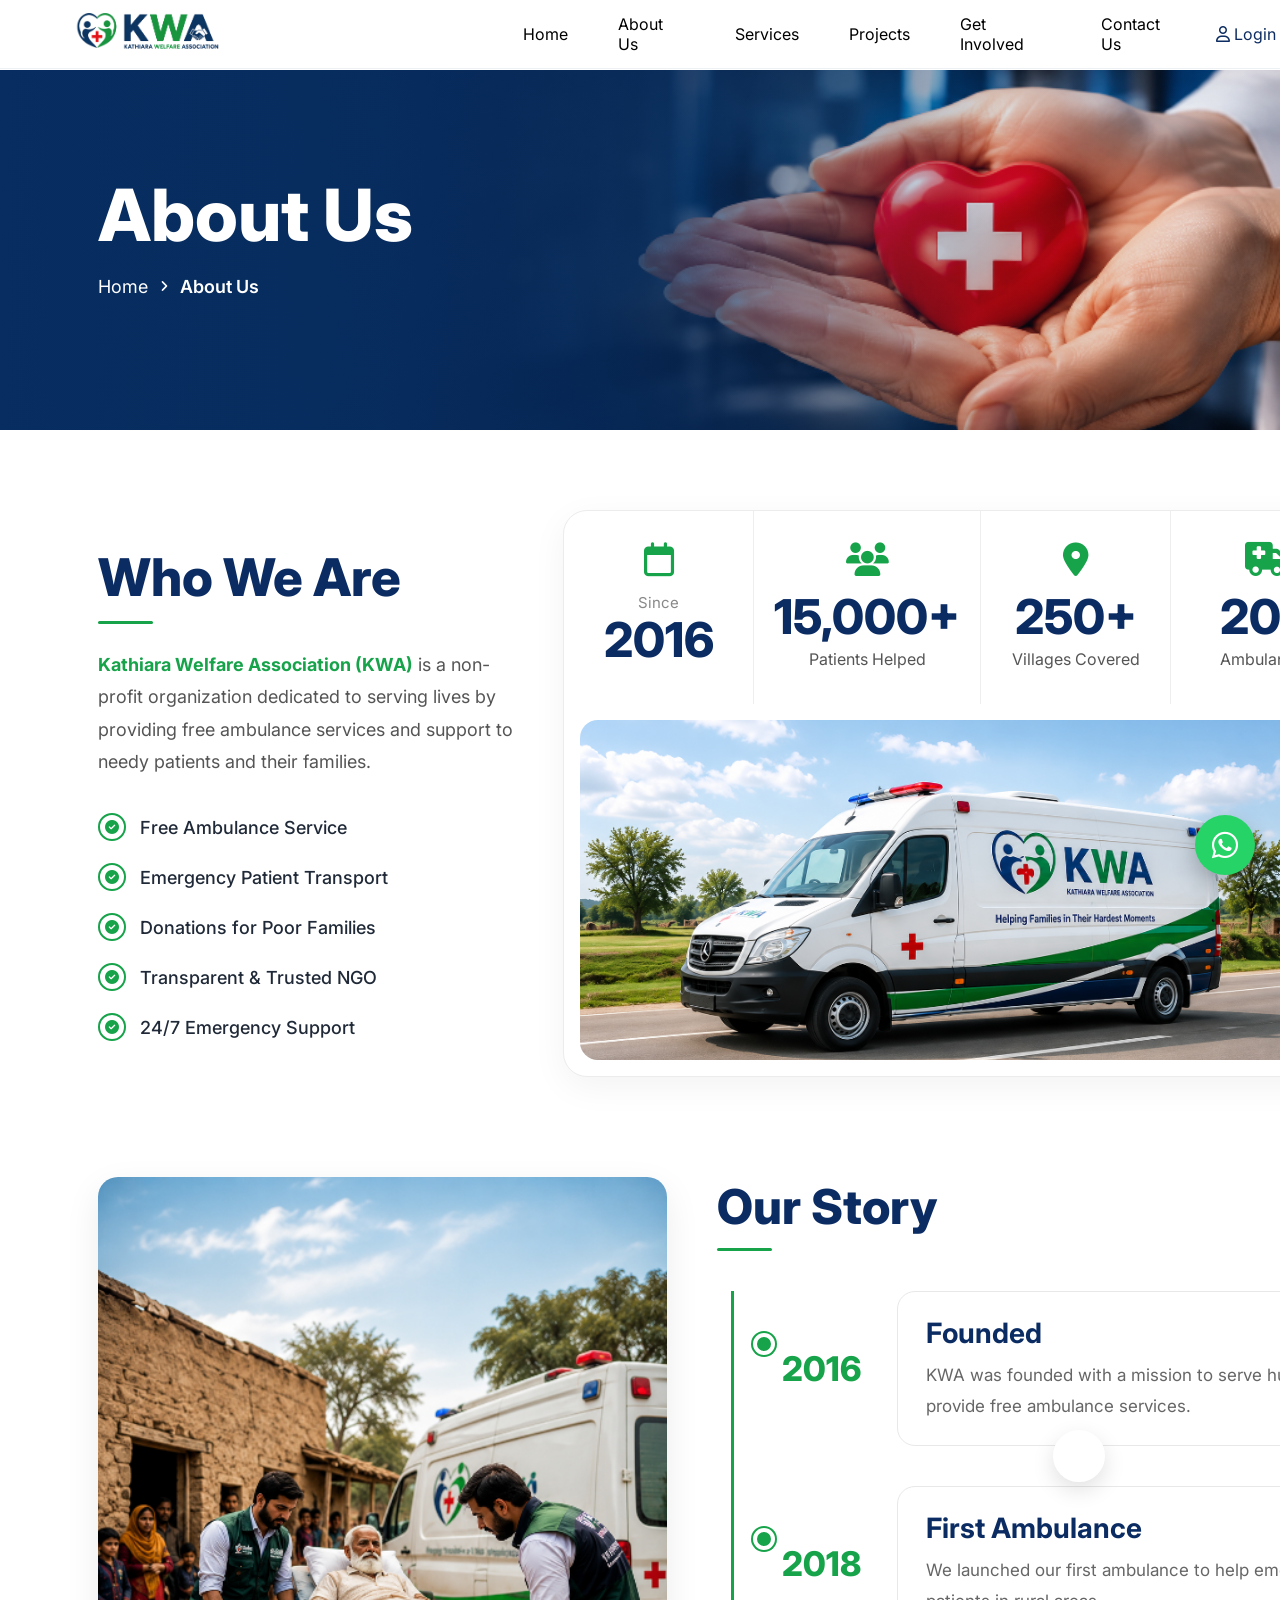
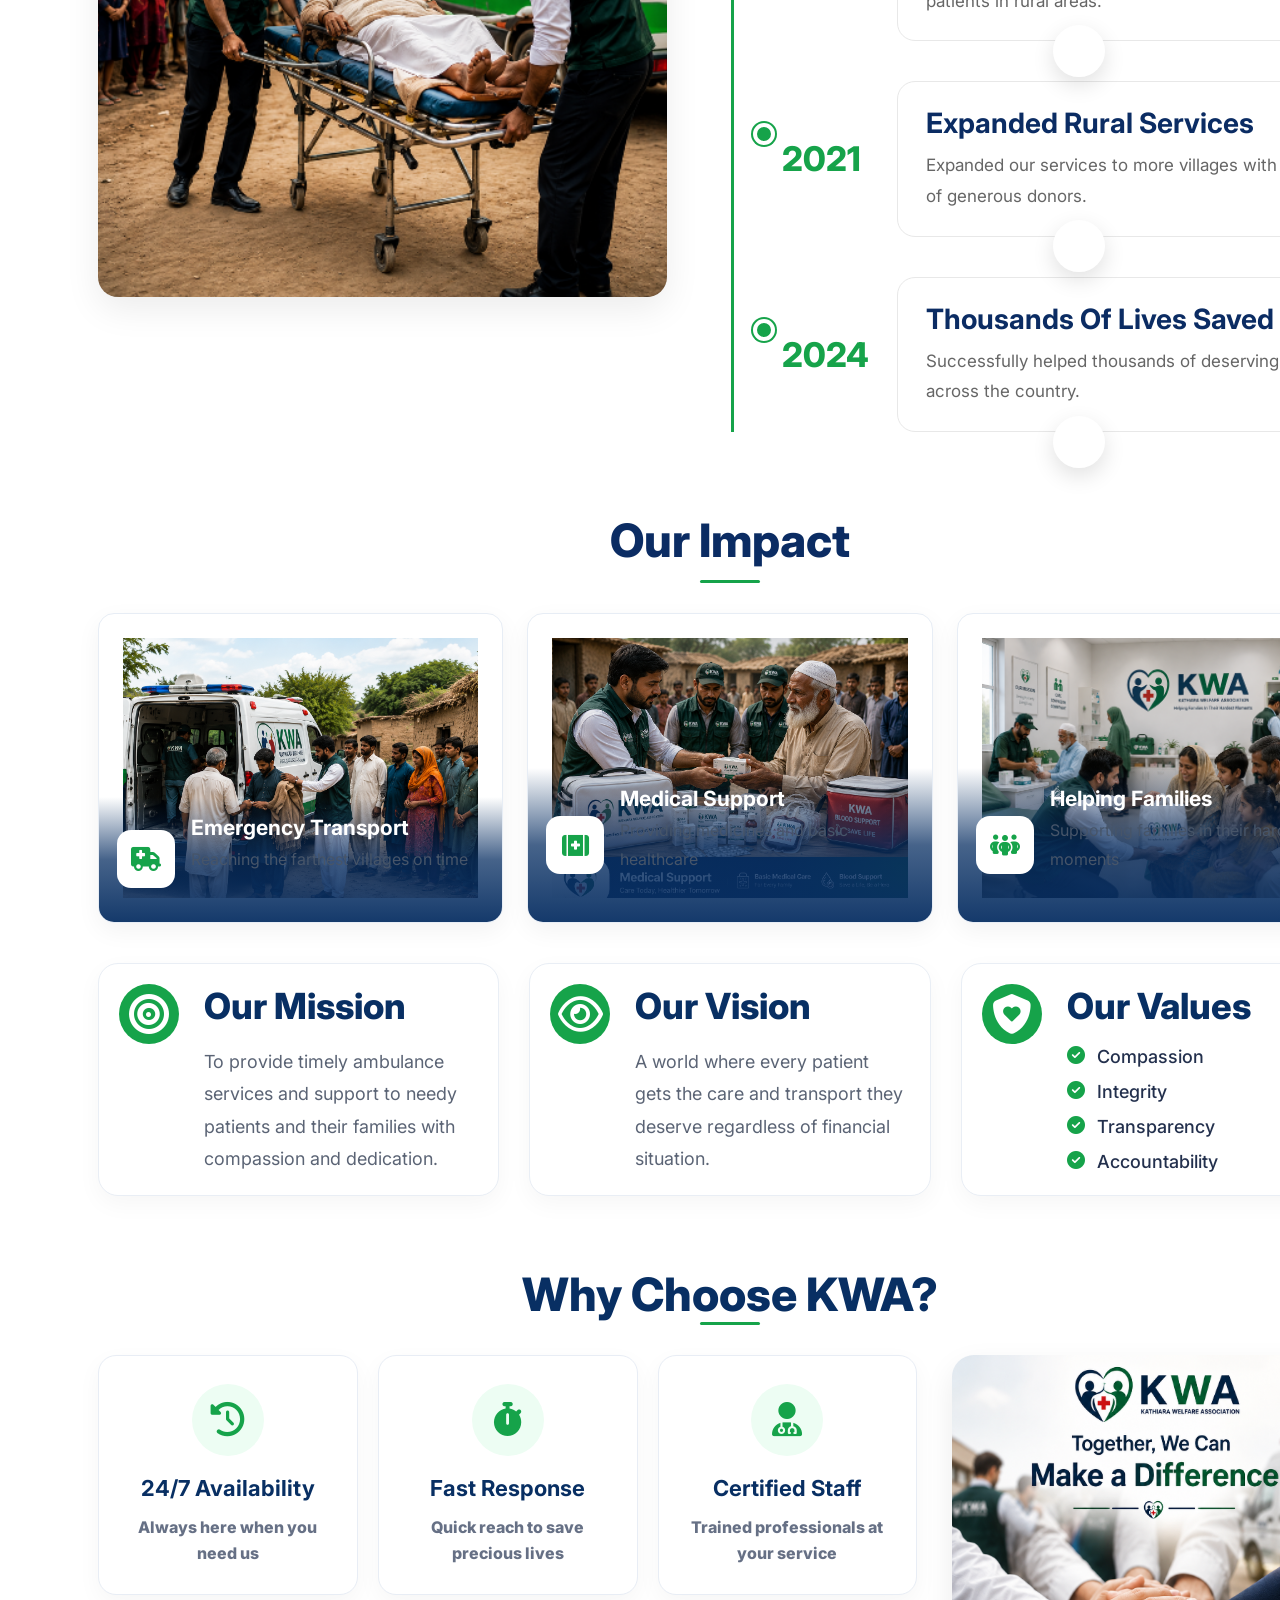
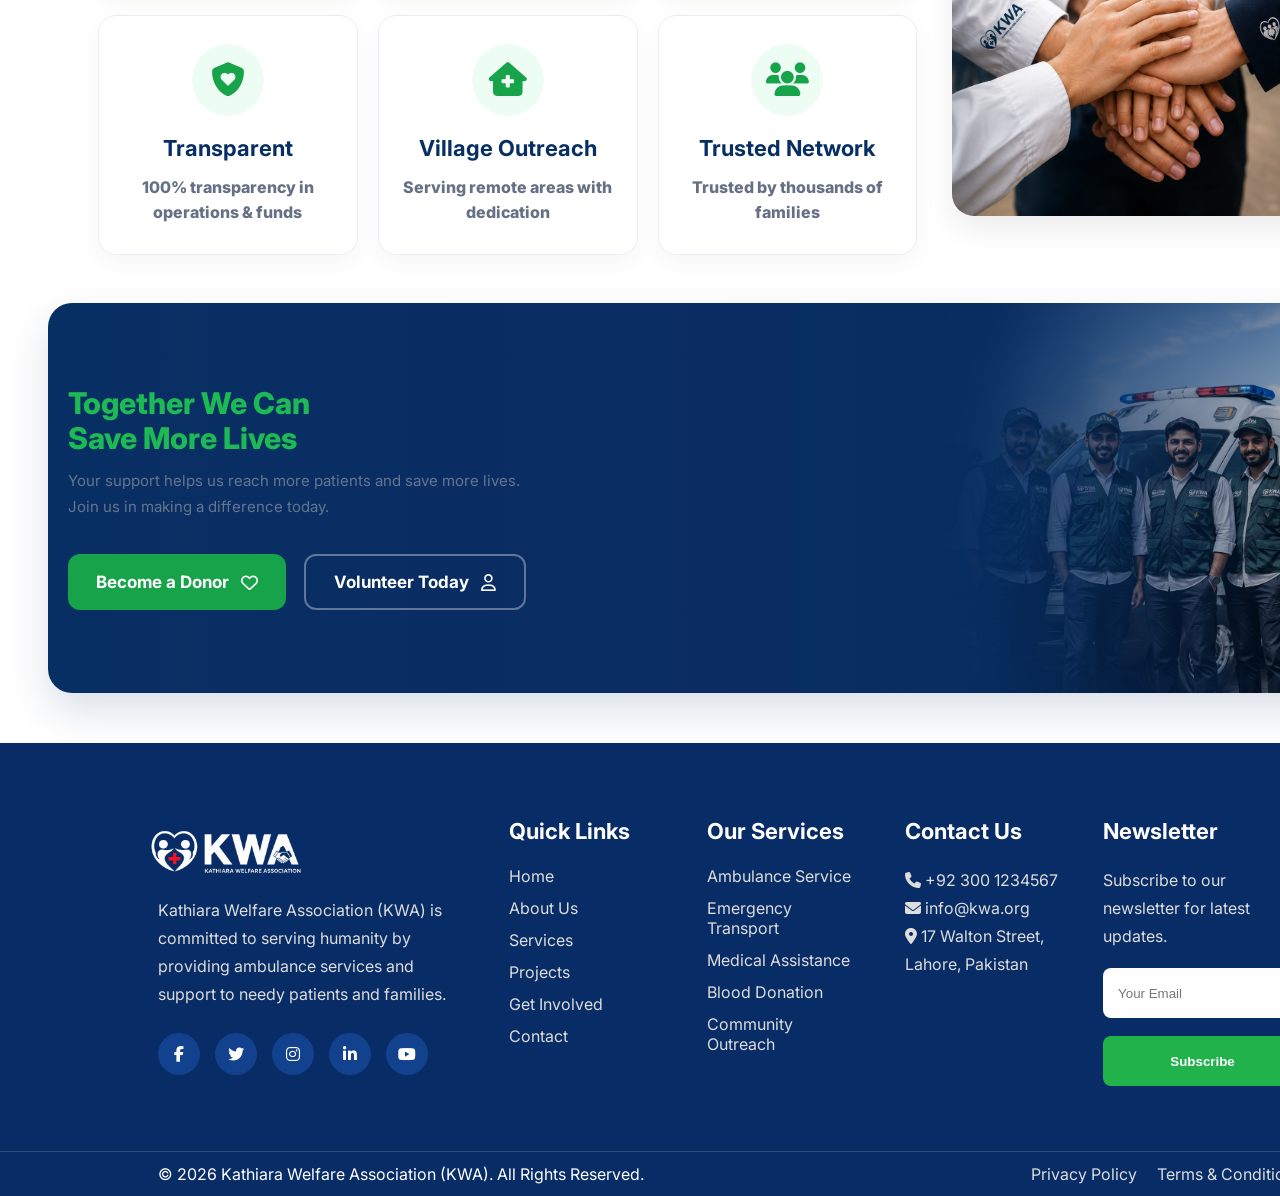
==== about.html @ 9a5d895d "Add files via upload" ====
<!DOCTYPE html>
<html lang="en">

<head>
    <meta charset="UTF-8">
    <meta name="viewport" content="width=device-width, initial-scale=1.0">
    <title>KWA Foundation</title>
    <link rel="preconnect" href="https://fonts.googleapis.com">
    <link rel="preconnect" href="https://fonts.gstatic.com" crossorigin>
    <link href="https://fonts.googleapis.com/css2?family=Inter:wght@400;500;600;700;800&display=swap" rel="stylesheet">
    <link rel="stylesheet" href="https://cdnjs.cloudflare.com/ajax/libs/font-awesome/6.7.2/css/all.min.css">
    <link rel="stylesheet" href="style.css">
</head>

<body>
    <!-- =========================
        HEADER
========================= -->
    <header class="header">
        <div class="container">
            <nav class="navbar">
                <!-- Logo -->
                <a href="#" class="logo">
                    <img src="images/nav_logo.png" alt="KWA Logo">
                </a>
                <!-- Menu -->

                <ul class="menu">
                    <li><a href="index.html">Home</a></li>
                    <li><a href="about.html">About Us</a></li>
                    <li><a href="services.html">Services</a></li>
                    <li><a href="project.html">Projects</a></li>
                    <li><a href="involved.html">Get Involved</a></li>
                    <li><a href="contact.html">Contact Us</a></li>
                </ul>
                <div id="loader">
                    <div class="loader-content">
                        <img src="images/logo.png" alt="KWA Logo">
                        <div class="spinner"></div>
                        <p>Loading...</p>
                    </div>
                </div>
                <!-- Right Side -->
                <div class="nav-right">
                    <a href="login.html" class="login-btn">
                        <i class="fa-regular fa-user"></i>
                        Login
                    </a>
                    <a href="donate.html" class="donate-btn">
                        Donate Now
                    </a>
               <button class="menu-toggle">
                        <span></span>
                        <span></span>
                        <span></span>
                    </button>
                </div>
            </nav>
        </div>
    </header>
    <div class="menu-overlay"></div>
    <!-- ==========================
ABOUT HERO
========================== -->
    <section class="about-hero">
        <!-- Background Image -->
        <img src="images/about_banner.jpeg" alt="About Banner" class="about-bg">
        <div class="container">
            <div class="about-hero-content">
                <div class="about-text">
                    <h1>About Us</h1>
                    <div class="breadcrumb">
                        <a href="index.html">Home</a>
                        <i class="fa-solid fa-angle-right"></i>
                        <span>About Us</span>
                    </div>
                </div>
            </div>
        </div>
    </section>
    <!--==========================
WHO WE ARE
===========================-->
    <section class="about-intro">
        <div class="container">
            <div class="about-grid">
                <!-- LEFT -->
                <div class="about-left">
                    <h2>Who We Are</h2>
                    <div class="green-line"></div>
                    <p>
                        <span>Kathiara Welfare Association (KWA)</span> is a non-profit organization dedicated to
                        serving lives by providing free ambulance services and support to needy patients and their
                        families.
                    </p>
                    <ul class="about-list">
                        <li><i class="fa-solid fa-circle-check"></i>Free Ambulance Service</li>
                        <li><i class="fa-solid fa-circle-check"></i>Emergency Patient Transport</li>
                        <li><i class="fa-solid fa-circle-check"></i>Donations for Poor Families</li>
                        <li><i class="fa-solid fa-circle-check"></i>Transparent & Trusted NGO</li>
                        <li><i class="fa-solid fa-circle-check"></i>24/7 Emergency Support</li>
                    </ul>
                </div>
                <!-- RIGHT -->
                <div class="about-right">
                    <div class="about-card">
                        <!-- TOP STATS -->
                        <div class="about-stats">
                            <div class="single-stat">
                                <i class="fa-regular fa-calendar"></i>
                                <span>Since</span>
                                <h3>2016</h3>
                            </div>
                            <div class="single-stat">
                                <i class="fa-solid fa-users"></i>
                                <h3>15,000+</h3>
                                <p>Patients Helped</p>
                            </div>
                            <div class="single-stat">
                                <i class="fa-solid fa-location-dot"></i>
                                <h3>250+</h3>
                                <p>Villages Covered</p>
                            </div>
                            <div class="single-stat">
                                <i class="fa-solid fa-truck-medical"></i>
                                <h3>20+</h3>
                                <p>Ambulances</p>
                            </div>
                        </div>
                        <!-- IMAGE -->
                        <div class="about-image">
                            <img src="images/about_ambulance.jpeg" alt="KWA Ambulance">
                        </div>
                    </div>
                </div>
            </div>
        </div>
    </section>
    <!--==================================
OUR STORY
===================================-->
    <section class="our-story">
        <div class="container">
            <div class="story-grid">
                <!-- LEFT IMAGE -->
                <div class="story-image">
                    <img src="images/story.jpeg" alt="Our Story">
                </div>
                <!-- RIGHT -->
                <div class="story-content">
                    <h2>Our Story</h2>
                    <div class="green-line"></div>
                    <div class="timeline">
                        <!-- ITEM -->
                        <div class="timeline-item">
                            <div class="year">
                                2016
                            </div>
                            <div class="timeline-card">
                                <div class="timeline-text">
                                    <h4>Founded</h4>
                                    <p>
                                        KWA was founded with a mission to serve humanity and provide free ambulance
                                        services.
                                    </p>
                                </div>
                                <div class="timeline-icon">
                                    <i class="fa-solid fa-handshake"></i>
                                </div>
                            </div>
                        </div>
                        <!-- ITEM -->
                        <div class="timeline-item">
                            <div class="year">
                                2018
                            </div>
                            <div class="timeline-card">
                                <div class="timeline-text">
                                    <h4>First Ambulance</h4>
                                    <p>
                                        We launched our first ambulance to help emergency patients in rural areas.
                                    </p>
                                </div>
                                <div class="timeline-icon">
                                    <i class="fa-solid fa-truck-medical"></i>
                                </div>
                            </div>
                        </div>
                        <!-- ITEM -->
                        <div class="timeline-item">
                            <div class="year">
                                2021
                            </div>
                            <div class="timeline-card">
                                <div class="timeline-text">
                                    <h4>Expanded Rural Services</h4>
                                    <p>
                                        Expanded our services to more villages with the support of generous donors.
                                    </p>
                                </div>
                                <div class="timeline-icon">
                                    <i class="fa-solid fa-users"></i>
                                </div>
                            </div>
                        </div>
                        <!-- ITEM -->
                        <div class="timeline-item">
                            <div class="year">
                                2024
                            </div>
                            <div class="timeline-card">
                                <div class="timeline-text">
                                    <h4>Thousands Of Lives Saved</h4>
                                    <p>
                                        Successfully helped thousands of deserving patients across the country.
                                    </p>
                                </div>
                                <div class="timeline-icon">
                                    <i class="fa-regular fa-heart"></i>
                                </div>
                            </div>
                        </div>
                    </div>
                </div>
            </div>
        </div>
    </section>
    <!--==================================
OUR IMPACT
===================================-->
<section class="impact">
    <div class="container">
        <!-- Section Title -->
        <div class="impact-title">
            <h2>Our Impact</h2>
            <div class="green-line"></div>
        </div>
        <!-- Impact Cards -->
        <div class="impact-grid">
            <!-- Card 1 -->
            <div class="impact-card">
                <img src="images/transport.jpeg" alt="Emergency Transport">
                <div class="impact-overlay">
                    <div class="impact-icon">
                        <i class="fa-solid fa-truck-medical"></i>
                    </div>
                    <div class="impact-text">
                        <h4>Emergency Transport</h4>
                        <p>Reaching the farthest villages on time</p>
                    </div>
                </div>
            </div>
            <!-- Card 2 -->
            <div class="impact-card">
                <img src="images/medical.jpeg" alt="Medical Support">
                <div class="impact-overlay">
                    <div class="impact-icon">
                        <i class="fa-solid fa-kit-medical"></i>
                    </div>
                    <div class="impact-text">
                        <h4>Medical Support</h4>
                        <p>Providing medicines and basic healthcare</p>
                    </div>
                </div>
            </div>
            <!-- Card 3 -->
            <div class="impact-card">
                <img src="images/families help.jpeg" alt="Helping Families">
                <div class="impact-overlay">
                    <div class="impact-icon">
                        <i class="fa-solid fa-people-group"></i>
                    </div>
                    <div class="impact-text">
                        <h4>Helping Families</h4>
                        <p>Supporting families in their hardest moments</p>
                    </div>
                </div>
            </div>
        </div>
    </div>
</section>
<!--==================================
MISSION • VISION • VALUES
===================================-->
<section class="mission-section">
    <div class="container">
        <div class="mission-grid">
            <!-- Mission -->
            <div class="mission-card">
                <div class="mission-icon">
                    <i class="fa-solid fa-bullseye"></i>
                </div>
                <div class="mission-content">
                    <h3>Our Mission</h3>
                    <p>
                        To provide timely ambulance services and support to needy
                        patients and their families with compassion and dedication.
                    </p>
                </div>
            </div>
            <!-- Vision -->
            <div class="mission-card">
                <div class="mission-icon">
                    <i class="fa-regular fa-eye"></i>
                </div>
                <div class="mission-content">
                    <h3>Our Vision</h3>
                    <p>
                        A world where every patient gets the care and transport
                        they deserve regardless of financial situation.
                    </p>
                </div>
            </div>
            <!-- Values -->
            <div class="mission-card">
                <div class="mission-icon">
                    <i class="fa-solid fa-shield-heart"></i>
                </div>
                <div class="mission-content">
                    <h3>Our Values</h3>
                    <ul class="values-list">
                        <li>
                            <i class="fa-solid fa-circle-check"></i>
                            Compassion
                        </li>
                        <li>
                            <i class="fa-solid fa-circle-check"></i>
                            Integrity
                        </li>
                        <li>
                            <i class="fa-solid fa-circle-check"></i>
                            Transparency
                        </li>
                        <li>
                            <i class="fa-solid fa-circle-check"></i>
                            Accountability
                        </li>
                    </ul>
                </div>
            </div>
        </div>
    </div>
</section>
<!--==================================
WHY CHOOSE KWA
===================================-->
<section class="choose-kwa">
    <div class="container">
        <h2 class="section-heading">
            Why Choose KWA?
        <div class="impact-title">
        <div class="green-line"></div>
        </div>
                <div class="choose-wrapper">
            <!-- Left -->
            <div class="choose-grid">
                <div class="choose-card">
                    <div class="choose-icon">
                        <i class="fa-solid fa-clock-rotate-left"></i>
                    </div>
                    <h4>24/7 Availability</h4>
                    <p>
                        Always here when
                        you need us
                    </p>
                </div>
                <div class="choose-card">
                    <div class="choose-icon">
                        <i class="fa-solid fa-stopwatch"></i>
                    </div>
                    <h4>Fast Response</h4>
                    <p>
                        Quick reach to save
                        precious lives
                    </p>
                </div>
                <div class="choose-card">
                    <div class="choose-icon">
                        <i class="fa-solid fa-user-doctor"></i>
                    </div>
                    <h4>Certified Staff</h4>
                    <p>
                        Trained professionals
                        at your service
                    </p>
                </div>
                <div class="choose-card">
                    <div class="choose-icon">
                        <i class="fa-solid fa-shield-heart"></i>
                    </div>
                    <h4>Transparent</h4>
                    <p>
                        100% transparency in
                        operations & funds
                    </p>
                </div>
                <div class="choose-card">
                    <div class="choose-icon">
                        <i class="fa-solid fa-house-medical"></i>
                    </div>
                    <h4>Village Outreach</h4>
                    <p>
                        Serving remote areas
                        with dedication
                    </p>
                </div>
                <div class="choose-card">
                    <div class="choose-icon">
                        <i class="fa-solid fa-users"></i>
                    </div>
                    <h4>Trusted Network</h4>
                    <p>
                        Trusted by thousands
                        of families
                    </p>
                </div>
            </div>
            <!-- Right Image -->
            <div class="choose-image">
                <img src="images/why choose.jpeg" alt="Ambulance">
            </div>
        </div>
    </div>
</section>
<!--==================================
CTA BANNER
===================================-->

<section class="cta-banner">

    <div class="container">

        <div class="cta-wrapper">

            <!-- Left Content -->

            <div class="cta-content">

                <h2>
                    Together We Can
                    <span>Save More Lives</span>
                </h2>

                <p>
                    Your support helps us reach more patients and save more lives.
                    Join us in making a difference today.
                </p>

                <div class="cta-buttons">

                    <a href="involved.html" class="donor-btn">
                        Become a Donor
                        <i class="fa-regular fa-heart"></i>
                    </a>

                    <a href="involved.html" class="volunteer-btn">
                        Volunteer Today
                        <i class="fa-regular fa-user"></i>
                    </a>
                </div>
            </div>
            <!-- Right Image -->
            <div class="cta-image">
                <img src="images/cta_team.jpeg"
                     alt="KWA Volunteers">
            </div>
        </div>
    </div>
</section>

    <!-- ===========================
            FOOTER
=========================== -->
    <footer class="footer">
        <div class="container">
            <div class="footer-grid">
                <!-- Logo -->
                <div class="footer-box">
                    <img src="images/nav1_logo.png" class="footer-logo" alt="KWA Logo">
                    <p>
                        Kathiara Welfare Association (KWA) is committed to serving
                        humanity by providing ambulance services and support to
                        needy patients and families.
                    </p>
                    <div class="social-icons">
                        <a href="#"><i class="fab fa-facebook-f"></i></a>
                        <a href="#"><i class="fab fa-twitter"></i></a>
                        <a href="#"><i class="fab fa-instagram"></i></a>
                        <a href="#"><i class="fab fa-linkedin-in"></i></a>
                        <a href="#"><i class="fab fa-youtube"></i></a>
                    </div>
                </div>
                <!-- Quick Links -->
                <div class="footer-box">
                    <h3>Quick Links</h3>

                <ul>
                    <li><a href="index.html">Home</a></li>
                    <li><a href="about.html">About Us</a></li>
                    <li><a href="services.html">Services</a></li>
                    <li><a href="project.html">Projects</a></li>
                    <li><a href="involved.html">Get Involved</a></li>
                    <li><a href="contact.html">Contact</a></li>
                </ul>
                </div>
                <!-- Services -->
                <div class="footer-box">
                    <h3>Our Services</h3>
                    <ul>
                        <li><a href="services.html">Ambulance Service</a></li>
                        <li><a href="contact.html">Emergency Transport</a></li>
                        <li><a href="services.html">Medical Assistance</a></li>
                        <li><a href="contact.html">Blood Donation</a></li>
                        <li><a href="involved.html">Community Outreach</a></li>
                    </ul>
                </div>
                <!-- Contact -->
                <div class="footer-box">
                    <h3>Contact Us</h3>
                    <p>
                        <i class="fas fa-phone"></i>
                        +92 300 1234567
                    </p>
                    <p>
                        <i class="fas fa-envelope"></i>
                        info@kwa.org
                    </p>
                    <p>
                        <i class="fas fa-map-marker-alt"></i>
                        17 Walton Street,<br>
                        Lahore, Pakistan
                    </p>
                </div>
                <!-- Newsletter -->
                <div class="footer-box">
                    <h3>Newsletter</h3>
                    <p>
                        Subscribe to our newsletter
                        for latest updates.
                    </p>
                    <form>
                        <input type="email" placeholder="Your Email">

                        <button type="submit">
                            Subscribe
                        </button>
                    </form>
                </div>
            </div>
        </div>
        <div class="footer-bottom">
            <div class="container bottom-flex">
                <p>
                    © 2026 Kathiara Welfare Association (KWA).
                    All Rights Reserved.
                </p>
                <div class="footer-links">
                    <a href="#">Privacy Policy</a>
                    <a href="#">Terms & Conditions</a>
                </div>
            </div>
        </div>
    </footer>
    <!-- Floating WhatsApp -->
    <a href="#" class="whatsapp">
        <i class="fab fa-whatsapp"></i>
    </a>
    <script src="script.js"></script>
</body>

</html>
---- style.css ----
/*=============================
GOOGLE FONT
=============================*/
@import url('https://fonts.googleapis.com/css2?family=Inter:wght@400;500;600;700;800;900&display=swap');

/*=============================
RESET
=============================*/

* {
    margin: 0;
    padding: 0;
    box-sizing: border-box;
}

html {
    scroll-behavior: smooth;
}

body {
    font-family: 'Inter', sans-serif;
    background: #ffffff;
    color: #111827;
    overflow-x: hidden;
}

a {
    text-decoration: none;
}

ul {
    list-style: none;
}

img {
    display: block;
    max-width: 100%;
}

/*=============================
CONTAINER
=============================*/

.container {
    width: 100%;
    max-width: 1380px;
    margin: -10px 90px;
    padding: 0 8px;
}

/* Loader */

#loader {
    position: fixed;
    inset: 0;
    background: #fff;
    display: flex;
    justify-content: center;
    align-items: center;
    z-index: 9999;
    transition: .5s;
}

.loader-content {
    text-align: center;
}

.loader-content img {
    width: 90px;
    margin-bottom: 20px;
}

.spinner {
    width: 45px;
    height: 45px;
    margin: auto;
    border: 4px solid #ddd;
    border-top: 4px solid var(--green);
    border-radius: 50%;
    animation: spin 1s linear infinite;
}

@keyframes spin {
    100% {
        transform: rotate(360deg);
    }
}

/*=============================
HEADER
=============================*/

.header {
    position: fixed;
    top: 0;
    left: 0;
    width: 100%;
    background: #fff;
    z-index: 9999;
    border-bottom: 1px solid #edf1f4;
    transition: all .3s ease;
}

.navbar {
    height: 88px;
    display: grid;
    grid-template-columns: 220px 1fr auto;
    align-items: center;
    column-gap: 35px;
}

/*=============================
LOGO
=============================*/

.logo img {
    width: 170px;
    margin-left: -30px;
}

/*=============================
MENU
=============================*/
/*==================================
NAVBAR LINKS PREMIUM EFFECT
==================================*/
.menu{

    display:flex;

    align-items:center;

    gap:50px;
    margin-left: 170px;
    list-style:none;

}
.menu a{

    position:relative;

    color:#000000;

    text-decoration:none;

    transition:.3s ease;

}

.menu a::after{

    content:"";

    position:absolute;

    left:50%;

    bottom:-8px;

    transform:translateX(-50%);

    width:0;

    height:3px;

    border-radius:50px;

    background:#1DB954;

    box-shadow:0 0 10px rgba(29,185,84,.55);

    transition:.35s ease;

}

.menu a:hover{

    color:#1DB954;

}

.menu a:hover::after{

    width:100%;

}

/*=============================
RIGHT
=============================*/

.nav-right {

    display: flex;
    align-items: center;
    gap: 30px;
    margin-right: -90px;
}
/*==================================
LOGIN BUTTON PREMIUM UNDERLINE
==================================*/

.login-btn{

    position:relative;

    color:#0D2C61;

    text-decoration:none;

    transition:.3s ease;

}

.login-btn::after{

    content:"";

    position:absolute;

    left:50%;

    bottom:-8px;

    transform:translateX(-50%);

    width:0;

    height:3px;

    background:#1DB954;

    border-radius:50px;

    box-shadow:0 0 10px rgba(29,185,84,.5);

    transition:.35s ease;

}

.login-btn:hover{

    color:#1DB954;

}

.login-btn:hover::after{

    width:100%;

}

/*=============================
DONATE
=============================*/

.donate-btn {

    display: flex;
    align-items: center;
    gap: 10px;

    padding: 14px 28px;

    border-radius: 50px;

    background: #16A34A;

    color: #fff;

    font-size: 15px;
    font-weight: 700;

    transition: .35s;

}

.donate-btn:hover {

    transform: translateY(-2px);

}

/*=================================
HERO
=================================*/

.hero {
    position: relative;
    min-height: 700px;
    display: flex;
    align-items: center;
    overflow: hidden;
    background: #fff;
}

/* Background Image */

.hero-bg {
    position: absolute;
    inset: 0;
    z-index: 1;
}

.hero-bg img {
    width: 100%;
    height: 100%;
    object-fit: cover;
    object-position: 78% center;
}

/* White Fade */

.hero::before {
    width: 60%;
    background: linear-gradient(to right,
            #fff 0%,
            #fff 55%,
            rgba(255, 255, 255, .90) 68%,
            rgba(255, 255, 255, .55) 82%,
            rgba(255, 255, 255, 0) 100%);
}

.hero-container {
    position: relative;
    z-index: 3;
    min-height: 760px;
    display: flex;
    align-items: center;
}

.hero-content {
    width: 570px;
    margin-left: -35px;
}

.hero-tag {
    display: inline-block;
    background: #082f63;
    color: #fff;
    padding: 11px 22px;
    border-radius: 30px;
    font-size: 13px;
    font-weight: 700;
    margin-bottom: 28px;
}

.hero-content h1 {
    font-size: 64px;
    line-height: 1.02;
    font-weight: 800;
    letter-spacing: -2px;
}

.hero-content h1 span {
    display: block;
    color: #17a44c;
}

.hero-content p {
    width: 440px;
    font-size: 18px;
    line-height: 1.8;
}

/*=========================
Hero Buttons
=========================*/

.hero-buttons {
    display: flex;
    align-items: center;
    gap: 18px;
    margin-top: 35px;
    margin-bottom: 28px;
}

/* Donate Button */

.primary-btn {
    display: inline-flex;
    align-items: center;
    justify-content: center;

    width: 165px;
    height: 56px;

    background: #082f63;
    color: #fff;

    border-radius: 10px;

    font-size: 16px;
    font-weight: 600;

    transition: .3s;
}

.primary-btn:hover {
    background: #0b3d80;
}

/* Request Ambulance */

.secondary-btn {
    display: inline-flex;
    align-items: center;
    justify-content: center;
    gap: 10px;

    width: 215px;
    height: 56px;

    background: #fff;
    color: #16A34A;

    border: 2px solid #D9EFE2;
    border-radius: 10px;

    font-size: 16px;
    font-weight: 600;

    transition: .3s;
}

.secondary-btn i {
    font-size: 18px;
    color: #16A34A;
}

.secondary-btn:hover {
    background: #F7FCF9;
    border-color: #16A34A;
}

.watch-story i {
    color: #E53935;
}

.watch-story a {
    color: #082f63;
}

/*==========================================
STATS SECTION
==========================================*/

.stats {
    margin-top: -42px;
    position: relative;
    z-index: 20;
    margin-bottom: 70px;
}

.stats-wrapper {
    display: grid;
    grid-template-columns: repeat(4, 1fr);
    align-items: center;
    background: #082f63;
    border-radius: 14px;
    padding: 26px 18px;
    column-gap: 20px;
}

.stat-box {
    display: flex;
    align-items: center;
    gap: 16px;
    width: 100%;
}

.divider {
    display: none;
}

.stat-icon {

    width: 56px;

    height: 56px;

    border-radius: 50%;

    background: rgba(255, 255, 255, .08);

    display: flex;

    align-items: center;

    justify-content: center;

    color: #fff;

    font-size: 24px;

}

.stat-content h3 {

    color: #fff;

    font-size: 34px;

    font-weight: 800;

    margin-bottom: 5px;

}

.stat-content p {

    color: #d8e3ff;

    font-size: 15px;

    font-weight: 500;

}



/*==========================================
WHY CHOOSE
==========================================*/

.why {

    padding: 30px 0 80px;

    background: #fff;

}

.section-title {

    text-align: center;

    margin-bottom: 55px;

}

.section-title h2 {

    font-size: 46px;

    color: #0b2c63;

    font-weight: 800;

    margin-bottom: 18px;

}

.title-line {

    display: flex;

    justify-content: center;

    align-items: center;

    gap: 12px;

}

.title-line span {

    width: 55px;

    height: 2px;

    background: #2dbb67;

}

.title-line i {

    color: #2dbb67;

    font-size: 22px;

}

/* =========================
   Common Section Divider
========================= */

.section-divider {
    display: flex;
    justify-content: center;
    align-items: center;
    gap: 18px;
    margin: 18px 0 35px;
}

.section-divider span {
    width: 90px;
    height: 3px;
    background: #22c55e;
    border-radius: 50px;
}

.section-divider i {
    color: #22c55e;
    font-size: 24px;
    transition: 0.3s ease;
}

.section-divider:hover i {
    transform: scale(1.1);
}

.why-grid {

    display: grid;

    grid-template-columns: repeat(4, 1fr);

    gap: 28px;

}

.why-card {

    background: #fff;

    border: 1px solid #ececec;

    border-radius: 16px;

    padding: 35px 30px;

    transition: .3s;

    text-align: left;

}

.why-card:hover {
    transform: translateY(-6px);
    box-shadow:
        0 5px 15px rgba(22, 163, 74, .06),
        0 0 10px rgba(22, 163, 74, .05);
}

.why-icon {
    width: 68px;
    height: 68px;
    border-radius: 50%;
    display: flex;
    align-items: center;
    justify-content: center;
    font-size: 28px;
    margin-bottom: 28px;

}

.why-card:hover {

    transform: translateY(-6px);

    border-color: #16A34A;

    box-shadow:
        0 8px 20px rgba(22, 163, 74, .08),
        0 0 15px rgba(22, 163, 74, .08);

}

/* Icon Colors */

.blue {

    background: #edf5ff;

    color: #2a74ff;

}

.green {

    background: #edfdf3;

    color: #18b35d;

}

.sky {

    background: #eef8ff;

    color: #3b82f6;

}

.red {

    background: #fff0f0;

    color: #ef4444;

}

.why-card h4 {

    font-size: 22px;

    color: #0b2c63;

    margin-bottom: 15px;

    line-height: 1.35;

    font-weight: 700;

}

.why-card p {

    color: #666;

    font-size: 16px;

    line-height: 1.8;

}


/*==========================================
Responsive
==========================================*/

@media(max-width:1100px) {

    .stats-wrapper {

        grid-template-columns: repeat(2, 1fr);

        gap: 25px;

    }

    .divider {

        display: none;

    }

    .why-grid {

        grid-template-columns: repeat(2, 1fr);

    }

}

@media(max-width:768px) {

    .stats-wrapper {

        grid-template-columns: 1fr;

    }

    .why-grid {

        grid-template-columns: 1fr;

    }

    .section-title h2 {

        font-size: 34px;

    }

    .stat-content h3 {

        font-size: 28px;

    }

}

/*==================================
Emergency Strip
==================================*/

.emergency-strip {

    padding: 20px 0 80px;

}

.emergency-wrapper {

    background: #fff1f1;

    border: 1px solid #ffe3e3;

    border-radius: 14px;

    display: flex;

    justify-content: space-between;

    align-items: center;

    overflow: hidden;

    box-shadow: 0 5px 18px rgba(0, 0, 0, .05);

}

/* Left */

.emergency-left {

    display: flex;

    align-items: center;

    flex: 1;

}

/* Red Box */

.emergency-red {

    width: 220px;

    height: 110px;

    background: #E11D2E;

    color: #fff;

    display: flex;

    align-items: center;

    justify-content: space-between;

    padding: 0 25px;

}

.emergency-red h4 {

    font-size: 24px;

    font-weight: 800;

    line-height: 1.2;

}

.emergency-red i {

    font-size: 42px;

    opacity: .95;

}

/* Middle Text */

.emergency-text {

    padding-left: 35px;

}

.emergency-text h3 {

    font-size: 30px;

    color: #0b2c63;

    margin-bottom: 8px;

    font-weight: 700;

}

.emergency-text p {

    font-size: 18px;

    color: #666;

}

/* Right */

.emergency-right {
    background: #E11D2E;
    color: #fff;
    padding: 10px 26px;
    border-radius: 17px;
    margin-right: 20px;
    min-width: 250px;
    text-align: center;
}

.emergency-right span {

    font-size: 15px;

    display: block;

    margin-bottom: 8px;

}

.emergency-right h2 {

    font-size: 34px;

    font-weight: 800;

}

.siren-icon {
    width: 45px;
    height: 49px;
    margin-left: 13px;
}

/*==================================
DONATION
===================================*/

.donation {

    padding: 40px 0 90px;

}

.donation .section-title {

    text-align: center;

    margin-bottom: 50px;

}

.donation .section-title h2 {

    font-size: 48px;

    color: #0B2C63;

    font-weight: 800;

    margin-bottom: 12px;

}

.donation .section-title p {

    color: #777;

    font-size: 17px;

}

.donation-grid {

    display: grid;

    grid-template-columns: repeat(4, 1fr);

    gap: 28px;

}

.donation-card {

    position: relative;

    background: #fff;

    border: 1px solid #ECECEC;

    border-radius: 18px;

    padding: 38px 30px;

    text-align: center;

    transition: .35s;

}

.donation-card:hover {

    transform: translateY(-8px);

    box-shadow: 0 18px 40px rgba(0, 0, 0, .08);

}

.donation-card.active {

    border: 2px solid #16A34A;

}

.popular {

    position: absolute;

    top: -14px;

    left: 50%;

    transform: translateX(-50%);

    background: #16A34A;

    color: #fff;

    font-size: 13px;

    font-weight: 700;

    padding: 6px 16px;

    border-radius: 20px;

}

.donation-icon {

    width: 62px;

    height: 62px;

    border-radius: 50%;

    margin: 0 auto 22px;

    display: flex;

    align-items: center;

    justify-content: center;

    font-size: 28px;

}

.donation-icon.blue {

    background: #EEF6FF;

    color: #2563EB;

}

.donation-icon.green {

    background: #EDFDF3;

    color: #16A34A;

}

.donation-card h3 {

    font-size: 30px;

    line-height: 1.35;

    color: #0B2C63;

    margin-bottom: 18px;

}

.donation-card p {

    color: #666;

    line-height: 1.8;

    margin-bottom: 26px;

}

.price {

    margin-bottom: 28px;

}

.price span {

    font-size: 24px;

    font-weight: 700;

}

.price strong {

    font-size: 46px;

    color: #0B2C63;

}

.price small {

    color: #666;

    font-size: 16px;

}

.donate-blue,
.donate-green {

    display: flex;

    justify-content: center;

    align-items: center;

    height: 56px;

    border-radius: 10px;

    color: #fff;

    font-weight: 700;

}

.donate-blue {

    background: #0B2C63;

}

.donate-green {

    background: #16A34A;

}

.donate-blue:hover {

    background: #08244f;

}

.donate-green:hover {

    background: #15803D;

}

/*==================================
OUR SERVICES
==================================*/

.services {

    padding: 20px 0 90px;

    background: #fff;

}

.services .section-title {

    text-align: center;

    margin-bottom: 45px;

}

.services-grid {

    display: grid;

    grid-template-columns: repeat(5, 1fr);

    gap: 24px;

}

.service-card {

    background: #fff;

    border: 1px solid #ECECEC;

    border-radius: 16px;

    padding: 34px 22px;

    text-align: center;

    transition: .35s;

    cursor: pointer;

}

.service-card:hover {

    transform: translateY(-6px);

    border-color: #16A34A;

    box-shadow:
        0 0 0 1px rgba(22, 163, 74, .12),
        0 8px 22px rgba(22, 163, 74, .08);

}

.service-icon {

    width: 70px;

    height: 70px;

    margin: 0 auto 22px;

    border-radius: 50%;

    display: flex;

    justify-content: center;

    align-items: center;

    font-size: 32px;

}

.ambulance {

    background: #FFF2F2;

    color: #E53935;

}

.transport {

    background: #EDFDF4;

    color: #16A34A;

}

.medical {

    background: #EEF6FF;

    color: #2563EB;

}

.blood {

    background: #FFF1F1;

    color: #DC2626;

}

.community {

    background: #EEFDF6;

    color: #059669;

}

.service-card h3 {

    font-size: 19px;

    line-height: 1.4;

    color: #0B2C63;

    font-weight: 700;

    margin-bottom: 14px;

}

.service-card p {

    font-size: 15px;

    color: #666;

    line-height: 1.8;

}

.service-btn {

    margin-top: 45px;

    display: flex;

    justify-content: center;

}

.view-btn {

    width: 220px;

    height: 56px;

    background: #0B2C63;

    color: #fff;

    border-radius: 10px;

    display: flex;

    align-items: center;

    justify-content: center;

    font-weight: 700;

    transition: .3s;

}

.view-btn:hover {

    background: #16A34A;

}

/*==================================
URGENT CASES
==================================*/

.help-section {
    padding: 10px 0;
    padding-top: 1px;
}

.help-wrapper {
    display: grid;
    grid-template-columns: 544px 1fr;
    gap: 75px;
}

.urgent-cases {

    background: #ffe5e5;

    border: 1px solid #ededed;

    border-radius: 18px;

    padding: 30px;

}

.section-head {

    display: flex;

    justify-content: space-between;

    align-items: flex-start;

    margin-bottom: 28px;

}

.section-head h2 {

    font-size: 30px;

    color: #0B2C63;

    font-weight: 800;

    margin-bottom: 8px;

}

.section-head p {

    color: #777;

    font-size: 15px;

}

.view-all {

    color: #16A34A;

    font-size: 15px;

    font-weight: 700;

}

.view-all i {

    margin-left: 6px;

    font-size: 13px;

}

.cases-grid {

    display: grid;

    grid-template-columns: repeat(2, 1fr);

    gap: 20px;

}

.case-card {

    border: 1px solid #ECECEC;

    border-radius: 16px;

    padding: 7px;

    transition: .35s;

    background: #fff;

}

.case-card:hover {

    transform: translateY(-6px);

    box-shadow: 0 10px 30px rgba(0, 0, 0, .08);

}

.case-top {

    display: flex;

    align-items: center;

    gap: 15px;

    margin-bottom: 18px;

}

.case-top img {

    width: 72px;

    height: 72px;

    border-radius: 50%;

    object-fit: cover;

}

.case-top h3 {

    font-size: 20px;

    color: #0B2C63;

    margin-bottom: 6px;

}

.case-top span {

    color: #777;

    font-size: 14px;

}

.case-card ul {

    list-style: none;

    margin-bottom: 24px;

}

.case-card ul li {

    color: #555;

    margin-bottom: 10px;

    font-size: 15px;

    line-height: 1.6;

}

.case-card strong {

    color: #0B2C63;

}

.case-btn {

    width: 100%;

    height: 50px;

    border-radius: 10px;

    background: #DC2626;

    color: #fff;

    display: flex;

    justify-content: center;

    align-items: center;

    font-weight: 700;

    transition: .3s;

}

.case-btn:hover {

    background: #b91c1c;

}

/*=========================================
HELP SECTION
=========================================*/

.help-section {

    padding: 0px 0;

}

.help-wrapper {

    display: grid;

    grid-template-columns: 420px 1fr;

    gap: 28px;

}

/* LEFT */
.urgent-cases {
    background: #fff;
    border: 1px solid #ECECEC;
    border-radius: 18px;
    padding: 10px;

}

.section-head {
    display: flex;
    align-items: stretch;
    margin-bottom: 25px;
    text-align: center;
    align-content: stretch;
    flex-wrap: nowrap;
    flex-direction: column;
}

.section-head h2 {
    font-size: 30px;
    color: #0B2C63;
    margin-bottom: 6px;
}

.section-head p {
    color: #777;
    font-size: 15px;
}

.section-head a {
    color: #16A34A;
    font-weight: 700;
}

.cases-grid {

    display: grid;

    grid-template-columns: 1fr 1fr;

    gap: 18px;

}

.case-card {

    border: 1px solid #ECECEC;

    border-radius: 12px;

    padding: 28px;

    transition: .35s;

}

.case-card:hover {

    transform: translateY(-6px);

    box-shadow: 0 10px 25px rgba(0, 0, 0, .08);

}

.case-top {

    display: flex;

    align-items: center;

    gap: 12px;

    margin-bottom: 16px;

}

.case-top img {

    width: 62px;

    height: 62px;

    border-radius: 50%;

    object-fit: cover;

}

.case-top h3 {

    font-size: 18px;

    color: #0B2C63;

}

.case-top span {

    color: #777;

    font-size: 13px;

}

.case-card h4 {

    color: #0B2C63;

    margin-bottom: 8px;

    font-size: 17px;

}

.case-card p {

    margin-bottom: 6px;

    color: #666;

}

.case-card small {

    color: #888;

    display: block;

    margin-bottom: 18px;

}

.case-btn {

    width: 100%;

    height: 46px;

    background: #E53935;

    color: #fff;

    display: flex;

    justify-content: center;

    align-items: center;

    border-radius: 8px;

    font-weight: 700;

}

/* RIGHT */

.how-it-works {

    background: #fff;

    border: 1px solid #ECECEC;

    border-radius: 18px;

    padding: 28px;

}

.steps {

    display: flex;

    align-items: center;

    justify-content: space-between;

    margin-top: 35px;

}

.step-card {
    width: 250px;
    border: 1px solid #ECECEC;
    border-radius: 16px;
    padding: 90px 0px;
    text-align: center;
    position: relative;
    transition: .35s;
}

.step-card:hover {

    border-color: #16A34A;

    box-shadow: 0 10px 24px rgba(22, 163, 74, .12);

}

.step-number {

    position: absolute;

    top: -16px;

    left: 50%;

    transform: translateX(-50%);

    width: 34px;

    height: 34px;

    border-radius: 50%;

    background: #16A34A;

    color: #fff;

    display: flex;

    justify-content: center;

    align-items: center;

    font-weight: 700;

}

.step-icon {

    width: 64px;

    height: 64px;

    border-radius: 50%;

    margin: 8px auto 18px;

    display: flex;

    justify-content: center;

    align-items: center;

    font-size: 28px;

}

.step-icon.blue {

    background: #EEF6FF;

    color: #2563EB;

}

.step-icon.red {

    background: #FFF1F1;

    color: #DC2626;

}

.step-icon.green {

    background: #EDFDF3;

    color: #16A34A;

}

.step-card h3 {

    font-size: 22px;

    color: #0B2C63;

    margin-bottom: 10px;

}

.step-card p {

    color: #666;

    line-height: 1.6;

    font-size: 15px;

}

.step-arrow {

    color: #D6D6D6;

    font-size: 24px;

}

/* ===========================
Testimonials
=========================== */

.testimonials {
    padding: 90px 0;
    background: #fff;
}

.section-title {
    text-align: center;
    margin-bottom: 60px;
}

.section-title h2 {
    font-size: 38px;
    color: #0f2d62;
    font-weight: 700;
    margin-bottom: 10px;
}

.section-title p {
    color: #6f6f6f;
    font-size: 16px;
}

.testimonial-grid {
    display: grid;
    grid-template-columns: repeat(3, 1fr);
    gap: 30px;
}

.testimonial-card {
    background: #938e8c30;
    border-radius: 14px;
    padding: 35px;
    box-shadow: 0 12px 30px rgba(0, 0, 0, .08);
    position: relative;
    transition: .3s;
}

.testimonial-card:hover {
    transform: translateY(-8px);
}

.quote-left {
    font-size: 52px;
    color: #cbcbd1;
    display: block;
    margin-bottom: 20px;
}

.quote-right {
    position: absolute;
    right: 25px;
    bottom: 18px;
    font-size: 42px;
    color: #cbcbd1;
}

.testimonial-card p {
    line-height: 28px;
    color: #666;
    margin-bottom: 25px;
}

.testimonial-card h4 {
    color: #123468;
    font-size: 17px;
}

/* ===========================
Partners
=========================== */

.partners {
    padding: 8px 0;
}

.partner-row {
    display: flex;
    justify-content: space-between;
    align-items: center;
    flex-wrap: wrap;
    gap: 35px;
    margin-top: 45px;
}

.partner-item {
    text-align: center;
}

.partner-item img {
    width: 150px;
    margin-bottom: 15px;
}

.partner-item h4 {
    font-size: 17px;
    color: #333;
}

/* ===========================
Footer
=========================== */

.footer {
    background: #082c66;
    color: #fff;
    margin-top: 40px;
}

.footer-grid {
    display: grid;
    grid-template-columns: 2fr 1fr 1fr 1fr 1.3fr;
    gap: 45px;
    padding: 75px 60px;
}

.footer-logo {
    width: 195px;
    margin-bottom: 28px;
    margin: -26px;
}

.footer-box h3 {
    font-size: 22px;
    margin-bottom: 22px;
}

.footer-box p {
    color: #ddd;
    line-height: 28px;
}

.footer-box ul {
    list-style: none;
}

.footer-box ul li {
    margin-bottom: 12px;
}

.footer-box ul li a {
    text-decoration: none;
    color: #ddd;
    transition: .3s;
}

.footer-box ul li a:hover {
    color: #fff;
    padding-left: 6px;
}

.social-icons {
    display: flex;
    gap: 15px;
    margin-top: 25px;
}

.social-icons a {
    width: 42px;
    height: 42px;
    border-radius: 50%;
    background: #12428d;
    display: flex;
    justify-content: center;
    align-items: center;
    color: #fff;
    text-decoration: none;
    transition: .3s;
}

.social-icons a:hover {
    background: #fff;
    color: #0b2f67;
}

.footer-box input {
    width: 100%;
    height: 50px;
    border: none;
    outline: none;
    border-radius: 8px;
    padding: 15px;
    margin: 18px 0;
}

.footer-box button {
    width: 100%;
    height: 50px;
    border: none;
    border-radius: 8px;
    background: #21b24c;
    color: #fff;
    font-weight: 600;
    cursor: pointer;
}

.footer-box ul li a {
    text-decoration: none;
    color: #ddd;
    transition: 0.3s ease;
}

/* Mouse hover */
.footer-box ul li a:hover {
    color: #45f522;
    padding-left: 6px;
}

/* Jab click ho (temporary) */
.footer-box ul li a:active {
    color: #45f522;
}

/* Current page ke liye */
.footer-box ul li a.active {
    color: #45f522;
    font-weight: 600;
}

.footer-bottom {
    border-top: 1px solid rgba(255, 255, 255, .15);
    padding: 22px 60px;
}

.bottom-flex {
    display: flex;
    justify-content: space-between;
    align-items: center;
}

.footer-links {
    display: flex;
    gap: 20px;
}

.footer-links a {
    color: #ddd;
    text-decoration: none;
}

.footer-links a:hover {
    color: #fff;
}

.whatsapp {
    position: fixed;
    right: 25px;
    bottom: 25px;
    width: 60px;
    height: 60px;
    border-radius: 50%;
    background: #25D366;
    display: flex;
    justify-content: center;
    align-items: center;
    color: #fff;
    font-size: 30px;
    text-decoration: none;
    box-shadow: 0 10px 25px rgba(0, 0, 0, .25);
}
/*==================================
ABOUT HERO
==================================*/
.about-hero {
    position: relative;
    width: 100%;
    height: 360px;
    margin-top: 70px;
    overflow: hidden;
    display: flex;
    align-items: center;
    background: #082f63;
}

/* Background Image */
.about-bg {
    position: absolute;
    top: 0;
    left: 0;
    width: 100%;
    height: 100%;
    object-fit: cover;
    z-index: 1;
}

/* Dark Overlay */
.about-hero::before {
    content: "";
    position: absolute;
    top: 0;
    left: 0;
    width: 100%;
    height: 100%;
    background: linear-gradient(90deg,
            rgba(8, 47, 99, .95) 0%,
            rgba(8, 47, 99, .88) 30%,
            rgba(8, 47, 99, .55) 55%,
            rgba(8, 47, 99, .15) 78%,
            rgba(8, 47, 99, 0) 100%);
    z-index: 2;
}

.about-hero .container {
    position: relative;
    z-index: 3;
    width: 100%;
}

.about-hero-content {
    display: flex;
    align-items: center;
    height: 360px;
}

.about-text {
    color: #fff;
}

.about-text h1 {
    font-size: 72px;
    font-weight: 800;
    margin-bottom: 22px;
    line-height: 1.1;
}

.breadcrumb {
    display: flex;
    align-items: center;
    gap: 12px;
}

.breadcrumb a {
    color: #fff;
    font-size: 18px;
    text-decoration: none;
}

.breadcrumb i {
    color: #fff;
    font-size: 13px;
}

.breadcrumb span {
    color: #16A34A;
    font-size: 18px;
    font-weight: 600;
}

/*==================================
WHO WE ARE
==================================*/

.about-intro {
    padding: 90px 0;
    background: #fff;
}

.about-grid {
    display: grid;
    grid-template-columns: 420px 1fr;
    gap: 45px;
    align-items: center;
}

.about-left h2 {
    font-size: 52px;
    font-weight: 800;
    color: #0B2C63;
    margin-bottom: 12px;
}

.green-line {
    width: 55px;
    height: 3px;
    background: #16A34A;
    border-radius: 30px;
    margin-bottom: 25px;
}

.about-left p {
    font-size: 18px;
    line-height: 1.8;
    color: #555;
    margin-bottom: 35px;
}

.about-left p span {
    color: #16A34A;
    font-weight: 700;
}

.about-list {
    display: flex;
    flex-direction: column;
    gap: 22px;
}

.about-list li {
    display: flex;
    align-items: center;
    gap: 14px;
    font-size: 18px;
    font-weight: 500;
    color: #1F2937;
}

.about-list i {
    width: 28px;
    height: 28px;
    border: 2px solid #16A34A;
    border-radius: 50%;
    display: flex;
    align-items: center;
    justify-content: center;
    font-size: 14px;
    color: #16A34A;
    background: #fff;
}

/*==================================
RIGHT CARD
==================================*/

.about-card {
    background: #fff;
    border: 1px solid #ECECEC;
    border-radius: 24px;
    overflow: hidden;
    box-shadow: 0 10px 35px rgba(0, 0, 0, .05);
}

/*==================================
TOP STATS
==================================*/

.about-stats {
    display: grid;
    grid-template-columns: repeat(4, 1fr);
}

.single-stat {
    padding: 32px 20px;
    text-align: center;
    border-right: 1px solid #EEEEEE;
}

.single-stat:last-child {
    border-right: none;
}

.single-stat i {
    font-size: 34px;
    color: #16A34A;
    margin-bottom: 16px;
}

.single-stat span {
    display: block;
    font-size: 15px;
    color: #888;
    margin-bottom: 4px;
}

.single-stat h3 {
    font-size: 48px;
    font-weight: 800;
    color: #0B2C63;
    line-height: 1;
    margin-bottom: 8px;
}

.single-stat p {
    font-size: 16px;
    color: #555;
}

/*==================================
IMAGE
==================================*/

.about-image {
    padding: 16px;
}

.about-image img {
    width: 100%;
    height: 340px;
    object-fit: cover;
    display: block;
    border-radius: 18px;
    transition: .4s;
}

.about-card:hover .about-image img {
    transform: scale(1.02);
}

.about-card:hover {
    box-shadow: 0 20px 50px rgba(0, 0, 0, .08);
}

/*==================================
OUR STORY
==================================*/

.our-story {
    padding: 30px 0 100px;
    background: #fff;
}

.story-grid {
    display: grid;
    grid-template-columns: 45% 55%;
    gap: 50px;
    align-items: start;
}

/*=========================
LEFT IMAGE
=========================*/

.story-image img {
    width: 100%;
    height: 720px;
    object-fit: cover;
    border-radius: 20px;
    display: block;
    box-shadow: 0 12px 35px rgba(0, 0, 0, .08);
}

/*=========================
RIGHT
=========================*/

.story-content h2 {
    font-size: 48px;
    font-weight: 800;
    color: #0B2C63;
    margin-bottom: 12px;
}

.story-content .green-line {
    width: 55px;
    height: 3px;
    background: #16A34A;
    border-radius: 50px;
    margin-bottom: 40px;
}

/*=========================
TIMELINE
=========================*/

.timeline {
    position: relative;
    padding-left: 35px;
}

.timeline::before {
    content: "";
    position: absolute;
    left: 8px;
    top: 0;
    bottom: 0;
    width: 3px;
    background: #16A34A;
}

/*=========================
ITEM
=========================*/

.timeline-item {
    position: relative;
    display: flex;
    align-items: center;
    gap: 25px;
    margin-bottom: 28px;
}

.timeline-item:last-child {
    margin-bottom: 0;
}

.timeline-item::before {
    content: "";
    position: absolute;
    left: -31px;
    top: 42px;
    width: 14px;
    height: 14px;
    border-radius: 50%;
    background: #16A34A;
    border: 4px solid #fff;
    box-shadow: 0 0 0 2px #16A34A;
}

/*=========================
YEAR
=========================*/

.year {
    width: 90px;
    font-size: 34px;
    font-weight: 800;
    color: #16A34A;
    flex-shrink: 0;
}

/*=========================
CARD
=========================*/

.timeline-card {
    flex: 1;
    background: #fff;
    border: 1px solid #E8E8E8;
    border-radius: 18px;
    padding: 24px 28px;
    display: flex;
    justify-content: space-between;
    align-items: center;
    transition: .35s;
}

.timeline-card:hover {
    transform: translateY(-5px);
    border-color: #16A34A;
    box-shadow: 0 18px 45px rgba(22, 163, 74, .10);
}

/*=========================
TEXT
=========================*/

.timeline-text h4 {
    font-size: 28px;
    color: #0B2C63;
    margin-bottom: 10px;
    font-weight: 700;
}

.timeline-text p {
    color: #666;
    font-size: 17px;
    line-height: 1.8;
}

/*=========================
ICON
=========================*/

.timeline-icon {
    width: 80px;
    height: 80px;
    border-radius: 50%;
    background: #F1FBF4;
    display: flex;
    align-items: center;
    justify-content: center;
    flex-shrink: 0;
}

.timeline-icon i {
    font-size: 34px;
    color: #16A34A;
}

/*=========================
HOVER
=========================*/

.timeline-card:hover .timeline-icon {
    background: #16A34A;
}

.timeline-card:hover .timeline-icon i {
    color: #fff;
}

/*==================================
OUR IMPACT
==================================*/

.impact {
    padding: 0px 0 40px;
    background: #fff;
}

/*=========================
TITLE
=========================*/

.impact-title {
    text-align: center;
    margin-bottom: 45px;
}

.impact-title h2 {
    font-size: 46px;
    color: #0B2C63;
    font-weight: 800;
    margin-bottom: 12px;
}

.impact-title .green-line {
    width: 60px;
    height: 3px;
    background: #16A34A;
    margin: auto;
    border-radius: 50px;
}

/*=========================
GRID
=========================*/

.impact-grid {
    display: grid;
    grid-template-columns: repeat(3, 1fr);
    gap: 24px;
}

/*=========================
CARD
=========================*/

.impact-card {
    position: relative;
    overflow: hidden;
    border-radius: 18px;
    cursor: pointer;
    box-shadow: 0 10px 25px rgba(0, 0, 0, .08);
    transition: .35s;
}

.impact-card img {
    width: 100%;
    height: 260px;
    object-fit: cover;
    display: block;
    transition: .45s;
}

.impact-card:hover img {
    transform: scale(1.08);
}

.impact-card:hover {
    transform: translateY(-6px);
    box-shadow: 0 20px 40px rgba(0, 0, 0, .12);
}

/*=========================
OVERLAY
=========================*/

.impact-overlay {
    position: absolute;
    left: 0;
    right: 0;
    bottom: 0;

    display: flex;
    align-items: center;
    gap: 16px;

    padding: 18px;

    background: linear-gradient(to top,
            rgba(8, 47, 99, .95),
            rgba(8, 47, 99, .75),
            rgba(8, 47, 99, 0));
}

/*=========================
ICON
=========================*/

.impact-icon {
    width: 58px;
    height: 58px;
    background: #fff;
    border-radius: 14px;

    display: flex;
    justify-content: center;
    align-items: center;

    flex-shrink: 0;
}

.impact-icon i {
    color: #16A34A;
    font-size: 24px;
}

/*=========================
TEXT
=========================*/

.impact-text h4 {
    color: #fff;
    font-size: 21px;
    font-weight: 700;
    margin-bottom: 5px;
}

.impact-text p {
    color: #E5E7EB;
    font-size: 15px;
    line-height: 1.5;
}

/*==================================
MISSION • VISION • VALUES
==================================*/

.mission-section {
    padding: 20px 0 90px;
    background: #fff;
}

.mission-grid {
    display: grid;
    grid-template-columns: repeat(3, 1fr);
    gap: 30px;
}

/*=========================
CARD
=========================*/

.mission-card {

    background: #fff;

    border: 1px solid #E9EEF5;

    border-radius: 20px;

    padding: 20px;

    display: flex;

    align-items: flex-start;

    gap: 25px;

    transition: .35s;

    box-shadow: 0 8px 25px rgba(0, 0, 0, .04);

}

.mission-card:hover {

    transform: translateY(-8px);

    border-color: #16A34A;

    box-shadow: 0 18px 40px rgba(22, 163, 74, .12);

}

/*=========================
ICON
=========================*/

.mission-icon {

    width: 60px;

    height: 60px;

    border-radius: 50%;

    background: #16A34A;

    display: flex;

    justify-content: center;

    align-items: center;

    flex-shrink: 0;

    transition: .35s;

}

.mission-icon i {

    color: #fff;

    font-size: 40px;

}

.mission-card:hover .mission-icon {

    transform: rotate(8deg) scale(1.08);

}

/*=========================
CONTENT
=========================*/

.mission-content {

    flex: 1;

}

.mission-content h3 {

    font-size: 36px;

    color: #082F63;

    font-weight: 800;

    margin-bottom: 18px;

}

.mission-content p {

    color: #5B6475;

    font-size: 18px;

    line-height: 1.8;

}

/*=========================
VALUES
=========================*/

.values-list {

    list-style: none;

    margin-top: 5px;

}

.values-list li {

    display: flex;

    align-items: center;

    gap: 12px;

    margin-bottom: 14px;

    color: #23304D;

    font-size: 18px;

    font-weight: 500;

}

.values-list li:last-child {

    margin-bottom: 0;

}

.values-list i {

    color: #16A34A;

    font-size: 18px;

}

/*=========================
HOVER
=========================*/

.mission-card:hover h3 {

    color: #16A34A;

}

.mission-card:hover {

    background: #FCFFFD;

}

/*==================================
WHY CHOOSE KWA
==================================*/

.choose-kwa {
    padding: 0px 0 50px;
    background: #fff;
}

.section-heading {
    text-align: center;
    font-size: 46px;
    color: #082F63;
    font-weight: 800;
    margin-bottom: 45px;
}

.choose-wrapper {
    display: grid;
    grid-template-columns: 2fr 1fr;
    gap: 35px;
    align-items: start;
}

.impact-title .green-line {
    width: 60px;
    height: 3px;
    background: #16A34A;
    margin: auto;
    border-radius: 50px;
}

/*=========================
LEFT GRID
=========================*/

.choose-grid {
    display: grid;
    grid-template-columns: repeat(3, 1fr);
    gap: 20px;
}

/*=========================
CARD
=========================*/

.choose-card {

    background: #fff;

    border: 1px solid #E8EDF5;

    border-radius: 18px;

    padding: 28px 18px;

    text-align: center;

    transition: .35s;

    box-shadow: 0 8px 25px rgba(0, 0, 0, .04);

}

.choose-card:hover {

    transform: translateY(-8px);

    border-color: #16A34A;

    box-shadow: 0 18px 35px rgba(22, 163, 74, .12);

}

/*=========================
ICON
=========================*/

.choose-icon {

    width: 72px;

    height: 72px;

    margin: auto;

    margin-bottom: 18px;

    border-radius: 50%;

    background: #EDFDF3;

    display: flex;

    justify-content: center;

    align-items: center;

    transition: .35s;

}

.choose-icon i {

    color: #16A34A;

    font-size: 34px;

}

.choose-card:hover .choose-icon {

    background: #16A34A;
    transform: scale(1.08);

}

.choose-card:hover .choose-icon i {

    color: #fff;

}

/*=========================
TEXT
=========================*/

.choose-card h4 {

    color: #082F63;

    font-size: 22px;

    font-weight: 700;

    margin-bottom: 12px;

    line-height: 1.3;

}

.choose-card p {

    color: #667085;

    font-size: 16px;

    line-height: 1.6;

}

/*=========================
RIGHT IMAGE
=========================*/

.choose-image {

    height: 90%;

    border-radius: 22px;

    overflow: hidden;

    box-shadow: 0 12px 30px rgba(0, 0, 0, .08);

}

.choose-image img {

    width: 100%;

    height: 100%;

    min-height: 430px;

    object-fit: cover;

    display: block;

    transition: .45s;

}

.choose-image:hover img {

    transform: scale(1.06);

}

/*==================================
CTA BANNER
==================================*/

.cta-banner {
    padding: 0px 0 90px;
    background: #fff;
}

.cta-wrapper {
    position: relative;
    margin: -50px;
    margin-bottom: -70px;
    display: grid;
    grid-template-columns: 1.1fr .9fr;
    align-items: center;
    min-height: 320px;
    overflow: hidden;
    border-radius: 24px;
    background: linear-gradient(90deg, #082F63 0%, #0B2C63 60%, #103E7A 100%);
    box-shadow: 0 18px 40px rgba(8, 47, 99, .15);
}

/*=========================
LEFT
=========================*/

.cta-content {
    position: relative;
    z-index: 5;
    padding: 60px;
}

.cta-content h2 {
    font-size: 58px;
    color: #fff;
    line-height: 1.15;
    font-weight: 800;
    margin-bottom: 22px;
}

.cta-content h2 span {
    display: block;
    color: #16A34A;
}

.cta-content p {
    color: rgba(255, 255, 255, .85);
    font-size: 18px;
    line-height: 1.8;
    max-width: 520px;
    margin-bottom: 35px;
}

/*=========================
BUTTONS
=========================*/

.cta-buttons {
    display: flex;
    gap: 18px;
}

.donor-btn,
.volunteer-btn {
    height: 56px;
    padding: 0 28px;
    border-radius: 12px;
    display: flex;
    align-items: center;
    justify-content: center;
    gap: 12px;
    text-decoration: none;
    font-size: 17px;
    font-weight: 700;
    transition: .35s;
}

.donor-btn {
    background: #16A34A;
    color: #fff;
}

.donor-btn:hover {
    background: #12903F;
    transform: translateY(-3px);
}

.volunteer-btn {
    border: 2px solid rgba(255, 255, 255, .35);
    color: #fff;
    background: transparent;
}

.volunteer-btn:hover {
    background: #fff;
    color: #082F63;
    transform: translateY(-3px);
}

/*=========================
RIGHT IMAGE
=========================*/

.cta-image {
    position: relative;
    height: 100%;
    overflow: hidden;
}

/* Dark Overlay */

.cta-image::after {
    content: "";
    position: absolute;
    inset: 0;
    background: rgba(0, 0, 0, .15);
    z-index: 1;
}

/* Fade Overlay */

.cta-image::before {
    content: "";
    position: absolute;
    inset: 0;
    z-index: 2;

    background: linear-gradient(to left,
            rgba(8, 47, 99, 0) 5%,
            rgba(8, 47, 99, .18) 20%,
            rgba(8, 47, 99, .45) 38%,
            rgba(8, 47, 99, .72) 55%,
            rgba(8, 47, 99, .92) 75%,
            #082F63 100%);
}

.cta-image img {
    width: 100%;
    height: 100%;
    display: block;
    object-fit: cover;
    object-position: center;
    transition: .5s;
}

.cta-wrapper:hover .cta-image img {
    transform: scale(1.05);
}

/*==================================
SERVICES HERO
==================================*/

.services-hero {

    width: 100%;

    background: #fff;

    margin: 0;

    padding: 0;

}

.services-banner {

    position: relative;

    width: 100%;

    min-height: 520px;

    display: flex;

    align-items: center;

    overflow: hidden;

    background: #082F63;

}

/*=========================
LEFT CONTENT
=========================*/

.services-content {

    position: relative;

    z-index: 10;

    max-width: 650px;

    padding-left: 95px;

}

/*=========================
BREADCRUMB
=========================*/

.breadcrumb {

    display: flex;

    align-items: center;

    gap: 12px;

    margin-bottom: 28px;

    font-size: 18px;

}

.breadcrumb a {

    color: #fff;

    text-decoration: none;

    display: flex;

    align-items: center;

    gap: 8px;

    transition: .3s;

}

.breadcrumb a:hover {

    color: #18B35D;

}

.breadcrumb span {

    color: #fff;

}

.breadcrumb .active {

    color: #18B35D;

    font-weight: 700;

}

/*=========================
HEADING
=========================*/

.services-content h1 {

    font-size: 74px;

    line-height: 1.05;

    color: #fff;

    font-weight: 800;

    margin-bottom: 25px;

}

.services-content h1 span {

    color: #18B35D;

}

/*=========================
DIVIDER
=========================*/

.hero-divider {

    display: flex;

    align-items: center;

    gap: 12px;

    margin-bottom: 30px;

}

.hero-divider span {

    width: 55px;

    height: 2px;

    background: #18B35D;

}

.hero-divider i {

    color: #18B35D;

    font-size: 20px;

}

/*=========================
TEXT
=========================*/

.services-content p {

    max-width: 520px;

    color: rgba(255, 255, 255, .9);

    font-size: 20px;

    line-height: 1.8;

}

/*=========================
IMAGE
=========================*/

.services-image {

    position: absolute;

    top: 0;

    right: 0;

    width: 100%;

    height: 100%;

    z-index: 1;

    overflow: hidden;

}

.services-image img {

    width: 100%;

    height: 100%;

    object-fit: cover;

    object-position: right center;

    display: block;

    transition: .6s;

}

/*=========================
DARK OVERLAY
=========================*/

.services-image::after {

    content: "";

    position: absolute;

    inset: 0;

    background: rgba(0, 0, 0, .15);

    z-index: 1;

}

/*=========================
LEFT FADE
=========================*/

.services-image::before {

    content: "";

    position: absolute;

    inset: 0;

    z-index: 2;

    background: linear-gradient(90deg,
            #082F63 0%,
            rgba(8, 47, 99, .98) 20%,
            rgba(8, 47, 99, .90) 35%,
            rgba(8, 47, 99, .65) 50%,
            rgba(8, 47, 99, .35) 68%,
            rgba(8, 47, 99, .12) 85%,
            rgba(8, 47, 99, 0) 100%);

}

/*=========================
HOVER
=========================*/

.services-banner:hover .services-image img {

    transform: scale(1.03);

}

/*==================================
SERVICES PAGE TITLE
==================================*/

.services-heading {

    text-align: center;

    margin-bottom: 0px;
    padding: 50px;

}

.services-heading h2 {

    font-size: 48px;

    font-weight: 800;

    color: #082F63;

    margin-bottom: 18px;

    letter-spacing: .5px;

}

.services-heading p {

    max-width: 720px;

    margin: 18px auto 0;

    color: #6B7280;

    font-size: 17px;

    line-height: 1.8;

}

/*=========================
DIVIDER
=========================*/

.services-divider {

    display: flex;

    justify-content: center;

    align-items: center;

    gap: 12px;

}

.services-divider span {

    width: 55px;

    height: 2px;

    background: #16A34A;

}

.services-divider i {

    color: #16A34A;

    font-size: 20px;

}

/* Education icons of services colors*/
/* Education Support */

.education {
    background: #EEF4FF;
}

.education i {
    color: #2563EB;
}

/* Relief Services */

.relief {
    background: #FFF4E6;
}

.relief i {
    color: #F97316;
}

/* Social Welfare */

.social {
    background: #F3E8FF;
}

.social i {
    color: #9333EA;
}

/* Awareness Programs */

.awareness {
    background: #FEF3C7;
}

.awareness i {
    color: #F59E0B;
}

/* Family Welfare */

.family {
    background: #ECFDF5;
}

.family i {
    color: #16A34A;
}

/*==================================
SERVICES - HOW WE WORK
==================================*/

.services-workflow {

    position: relative;

    padding: 30px 0 100px;

    background: #fff;

    overflow: hidden;

}

/* Left Curved Background */

.services-workflow::before {

    content: "";

    position: absolute;

    left: -180px;

    top: 110px;

    width: 420px;

    height: 420px;

    background: #F5F8FC;

    border-radius: 50%;

    z-index: 0;

}

/*=========================
HEADING
=========================*/

.services-work-heading {

    position: relative;

    text-align: center;

    margin-bottom: 70px;

    z-index: 2;

}

.services-work-subtitle {

    display: block;

    color: #18B35D;

    font-size: 15px;

    font-weight: 700;

    letter-spacing: 1px;

    margin-bottom: 12px;

}

.services-work-heading h2 {

    font-size: 52px;

    color: #082F63;

    font-weight: 800;

    margin-bottom: 18px;

}

.services-work-divider {

    display: flex;

    justify-content: center;

    align-items: center;

    gap: 12px;

}

.services-work-divider span {

    width: 55px;

    height: 2px;

    background: #18B35D;

}

.services-work-divider i {

    color: #18B35D;

    font-size: 18px;

}

/*=========================
TIMELINE
=========================*/

.services-work-process {

    position: relative;

    display: grid;

    grid-template-columns: repeat(6, 1fr);

    gap: 25px;

    z-index: 2;

}

/* Horizontal Line */

.services-process-line {

    position: absolute;

    left: 8%;

    right: 8%;

    top: 38px;

    height: 2px;

    background: #D7E8DC;

    z-index: 0;

}

/*=========================
CARD
=========================*/

.services-process-card {

    position: relative;

    text-align: center;

    z-index: 2;

}

/* Connector Dot */

.services-process-card::after {

    content: "";

    position: absolute;

    width: 8px;

    height: 8px;

    border-radius: 50%;

    background: #18B35D;

    top: 35px;

    right: -14px;

    box-shadow: 0 0 0 4px #fff;

}

.services-process-card:last-child::after {

    display: none;

}

/*=========================
ICON
=========================*/

.services-process-icon {

    width: 78px;

    height: 78px;

    border-radius: 50%;

    display: flex;

    align-items: center;

    justify-content: center;

    margin: 0 auto 18px;

    position: relative;

    z-index: 2;

    transition: .35s;

}

.services-process-icon i {

    font-size: 34px;

}

/*=========================
ICON COLORS
=========================*/

.services-process-icon.green-work {

    background: #EAF9EF;

    color: #18B35D;

}

.services-process-icon.blue-work {

    background: #EDF4FF;

    color: #2563EB;

}

.services-process-icon.red-work {

    background: #FFF0F0;

    color: #E53935;

}

.services-process-icon.dark-red-work {

    background: #FFECEC;

    color: #C62828;

}

/*=========================
TEXT
=========================*/

.services-step-number {

    display: block;

    margin: 14px 0 10px;

    color: #18B35D;

    font-size: 18px;

    font-weight: 700;

    line-height: 1;

}

.services-process-card h3 {

    font-size: 24px;

    color: #082F63;

    font-weight: 700;

    line-height: 1.3;

    margin-bottom: 12px;

}

.services-process-card p {

    font-size: 16px;

    color: #666;

    line-height: 1.8;

    max-width: 190px;

    margin: auto;

}

/*=========================
HOVER
=========================*/

.services-process-card:hover .services-process-icon {

    transform: translateY(-8px);

    box-shadow: 0 12px 28px rgba(24, 179, 93, .18);

}

.services-process-card:hover h3 {

    color: #18B35D;

    transition: .35s;

}

/*==================================
GALLERY SECTION
==================================*/

.services-gallery {

    padding: 90px 0;
    background: #fff;

}

/*=========================
HEADING
=========================*/

.gallery-heading {

    text-align: center;
    margin-bottom: 50px;
    padding: 20px;

}

.gallery-heading span {

    display: block;
    color: #16A34A;
    font-size: 15px;
    font-weight: 700;
    letter-spacing: 1px;
    text-transform: uppercase;
    margin-bottom: 10px;

}

.gallery-heading h2 {

    font-size: 52px;
    color: #082F63;
    font-weight: 800;
    margin-bottom: 18px;

}

.gallery-divider {

    display: flex;
    justify-content: center;
    align-items: center;
    gap: 12px;

}

.gallery-divider span {

    width: 55px;
    height: 2px;
    background: #16A34A;

}

.gallery-divider i {

    color: #16A34A;
    font-size: 18px;

}

/*=========================
GALLERY GRID
=========================*/

.gallery-grid {

    display: grid;
    grid-template-columns: repeat(5, 1fr);
    gap: 18px;

}

/*=========================
IMAGE CARD
=========================*/

.gallery-card {

    position: relative;
    height: 170px;
    border-radius: 16px;
    overflow: hidden;
    cursor: pointer;
    box-shadow: 0 8px 25px rgba(0, 0, 0, .08);

}

.gallery-card img {

    width: 100%;
    height: 100%;
    object-fit: cover;
    display: block;
    transition: .5s;

}

.gallery-card::after {

    content: "";
    position: absolute;
    inset: 0;
    background: linear-gradient(rgba(0, 0, 0, 0),
            rgba(0, 0, 0, .35));
    opacity: 0;
    transition: .35s;

}

.gallery-card:hover img {

    transform: scale(1.08);

}

.gallery-card:hover::after {

    opacity: 1;

}

.gallery-card:hover {

    box-shadow: 0 16px 35px rgba(0, 0, 0, .15);

}

/*==================================
EMERGENCY HELP
==================================*/

.service-help {

    padding: 55px 0 40px;
    background: #fff;

}

.help-wrapper {

    display: flex;
    justify-content: space-between;
    align-items: center;
    gap: 25px;

    background: #F8FBFF;

    border: 1px solid #E8EEF6;

    border-radius: 22px;

    padding: 20px 30px;

}

.help-content {

    flex: 1;

}

.help-content h2 {

    font-size: 40px;
    line-height: 1.15;
    color: #082F63;
    font-weight: 800;
    margin-bottom: 12px;

}

.help-content p {

    font-size: 18px;
    color: #666;
    line-height: 1.6;

}

/*=========================
RIGHT BOXES
=========================*/

.help-boxes {

    display: flex;
    gap: 20px;

}

.help-box {

    width: 330px;
    min-height: 145px;

    padding: 18px 22px;

    border-radius: 18px;

    display: flex;
    align-items: center;
    gap: 18px;

    text-decoration: none;

    transition: .35s;

}

.help-box:hover {

    transform: translateY(-6px);

}

.blue-help {

    background: #082F63;
    color: #fff;

}

.green-help {

    background: #18B35D;
    color: #fff;

}

/*=========================
ICON
=========================*/

.help-icon {

    width: 70px;
    height: 70px;

    min-width: 70px;

    border-radius: 50%;

    background: rgba(255, 255, 255, .14);

    display: flex;
    justify-content: center;
    align-items: center;

}

.help-icon i {

    font-size: 30px;
    color: #fff;

}

/*=========================
TEXT
=========================*/

.help-box span {

    display: block;

    font-size: 17px;
    font-weight: 700;

    margin-bottom: 6px;

}

.help-box h3 {
    font-size: 24px;
    line-height: 1.2;
    font-weight: 800;
    margin-bottom: 6px;
}

.help-box p {
    font-size: 17px;
    color: rgba(255, 255, 255, .90);
    margin: 0;
}

/*==================================
PROJECTS HERO
==================================*/

.projects-hero {

    width: 100%;
    background: #fff;
    margin: 0;
    padding: 0;

}

.projects-banner {

    position: relative;

    width: 100%;
    min-height: 700px;

    display: grid;
    grid-template-columns: 1.05fr .95fr;

    overflow: hidden;

    background: #082F63;

}

/*=========================
LEFT CONTENT
=========================*/

.projects-content {

    position: relative;

    z-index: 5;

    display: flex;
    flex-direction: column;
    justify-content: center;

    padding-left: 70px;
    padding-right: 50px;

}

/*=========================
TAG
=========================*/

.projects-tag {

    display: inline-flex;
    align-items: center;
    gap: 10px;

    color: #19B65B;

    font-size: 17px;
    font-weight: 700;

    margin-bottom: 22px;

    letter-spacing: .5px;

}

.projects-tag i {

    font-size: 10px;

}

/*=========================
HEADING
=========================*/

.projects-content h1 {

    font-size: 74px;

    line-height: 1.02;

    color: #fff;

    font-weight: 800;

    margin-bottom: 28px;

}

.projects-content h1 span {

    color: #19B65B;

}

/*=========================
TEXT
=========================*/

.projects-content p {

    width: 540px;

    font-size: 22px;

    line-height: 1.8;

    color: rgba(255, 255, 255, .88);

    margin-bottom: 40px;

}

/*=========================
BUTTONS
=========================*/

.projects-buttons {

    display: flex;

    gap: 20px;

    margin-bottom: 42px;

}

.project-btn,
.partner-btn {

    height: 58px;

    padding: 0 34px;

    border-radius: 12px;

    display: flex;

    align-items: center;
    justify-content: center;
    gap: 12px;

    text-decoration: none;

    font-size: 17px;
    font-weight: 700;

    transition: .35s;

}

.project-btn {

    background: #19B65B;
    color: #fff;

}

.project-btn:hover {

    background: #15984C;

    transform: translateY(-4px);

}

.partner-btn {

    border: 2px solid rgba(255, 255, 255, .25);

    background: transparent;

    color: #fff;

}

.partner-btn:hover {

    background: #fff;

    color: #082F63;

    transform: translateY(-4px);

}

/*=========================
VOLUNTEERS
=========================*/

.volunteers {

    display: flex;

    align-items: center;

    gap: 18px;

}

.volunteer-images {

    display: flex;

}

.volunteer-images img {

    width: 52px;
    height: 52px;

    border-radius: 50%;

    border: 3px solid #fff;

    object-fit: cover;

    margin-left: -14px;

}

.volunteer-images img:first-child {

    margin-left: 0;

}

.volunteer-text h3 {

    color: #fff;

    font-size: 34px;

    font-weight: 800;

    line-height: 1;

}

.volunteer-text span {

    color: rgba(255, 255, 255, .82);

    font-size: 18px;

}

/*=========================
RIGHT IMAGE
=========================*/

.projects-image {

    position: relative;

    height: 700px;

    overflow: hidden;

}

/* IMAGE */

.projects-image img {

    width: 100%;
    height: 100%;

    object-fit: cover;

    /* Adjust image position if needed */
    object-position: 70% center;

    display: block;

    transition: .7s ease;

}

/* LIGHT DARK OVERLAY */

.projects-image::after {

    content: "";

    position: absolute;

    inset: 0;

    background: rgba(0, 0, 0, .12);

    z-index: 1;

}

/* PREMIUM SMOOTH LEFT FADE */

.projects-image::before {

    content: "";

    position: absolute;

    inset: 0;

    z-index: 2;

    background: linear-gradient(90deg,
            #082F63 0%,
            rgba(8, 47, 99, .99) 8%,
            rgba(8, 47, 99, .97) 16%,
            rgba(8, 47, 99, .93) 25%,
            rgba(8, 47, 99, .84) 36%,
            rgba(8, 47, 99, .70) 48%,
            rgba(8, 47, 99, .50) 60%,
            rgba(8, 47, 99, .28) 72%,
            rgba(8, 47, 99, .12) 86%,
            rgba(8, 47, 99, 0) 100%);

}

/* EXTRA SOFT BLUE GLOW */

.projects-banner::after {
    content: "";
    position: absolute;
    top: 0;
    height: 100%;
    background: radial-gradient(circle,
            rgba(11, 78, 170, .18) 0%,
            rgba(11, 78, 170, .08) 45%,
            transparent 80%);
    pointer-events: none;
    z-index: 3;
}

/* HOVER */

.projects-banner:hover .projects-image img {

    transform: scale(1.05);

}

/*==================================
PROJECT DASHBOARD
==================================*/

.project-dashboard-section{

    position:relative;

    margin-top:-20px;

    z-index:20;

    padding-bottom:90px;

}

/*=============================
WRAPPER
=============================*/

.project-dashboard-wrapper{

    background:#082F63;

    border-radius:22px;

    padding:18px 26px 26px;

    box-shadow:
    0 22px 55px rgba(0,0,0,.18);

}

/*=============================
HEADER
=============================*/

.project-dashboard-header{

    margin-bottom:18px;

}

.project-dashboard-label{

    display:inline-flex;

    align-items:center;

    gap:10px;

    color:#19B65B;

    font-size:16px;

    font-weight:700;

    letter-spacing:.5px;

}

.project-dashboard-label i{

    font-size:13px;

}

/*=============================
GRID
=============================*/

.project-dashboard-grid{

    display:grid;

    grid-template-columns:repeat(6,1fr);

    gap:16px;

}

/*=============================
CARD
=============================*/

.project-dashboard-card{

    background:#fff;

    border-radius:16px;

    height:220px;

    display:flex;

    flex-direction:column;

    align-items:center;

    justify-content:center;

    text-align:center;

    position:relative;

    overflow:hidden;

    border:1px solid #E9EEF5;

    transition:.35s ease;

}

/* Green line animation */

.project-dashboard-card::before{

    content:"";

    position:absolute;

    top:0;

    left:0;

    width:100%;

    height:4px;

    background:#18B35D;

    transform:scaleX(0);

    transform-origin:left;

    transition:.4s;

}

.project-dashboard-card:hover::before{

    transform:scaleX(1);

}

.project-dashboard-card:hover{

    transform:translateY(-8px);

    border-color:#18B35D;

    box-shadow:
    0 18px 40px rgba(0,0,0,.12);

}

/*=============================
ICON
=============================*/

.dashboard-icon{

    position:relative;

    width:82px;

    height:82px;

    margin-bottom:18px;

}

.dashboard-ring{

    position:absolute;

    inset:0;

    transform:rotate(-90deg);

}

.ring-bg{

    fill:none;

    stroke:#EEF2F6;

    stroke-width:5;

}

.ring-progress{

    fill:none;

    stroke-width:5;

    stroke-linecap:round;

    stroke-dasharray:214;

    stroke-dashoffset:214;

    transition:2s ease;

}

.dashboard-icon-box{

    position:absolute;

    left:50%;

    top:50%;

    transform:translate(-50%,-50%);

    width:58px;

    height:58px;

    border-radius:50%;

    display:flex;

    justify-content:center;

    align-items:center;

    transition:.35s;

}

.dashboard-icon-box i{

    font-size:24px;

}

/*=============================
COLORS
=============================*/

.dashboard-green .dashboard-icon-box{

    background:#EAFBF1;

    color:#18B35D;

}

.dashboard-green .ring-progress{

    stroke:#18B35D;

}

.dashboard-blue .dashboard-icon-box{

    background:#EEF5FF;

    color:#2D6CF6;

}

.dashboard-blue .ring-progress{

    stroke:#2D6CF6;

}

.dashboard-red .dashboard-icon-box{

    background:#FFF2F2;

    color:#F44336;

}

.dashboard-red .ring-progress{

    stroke:#F44336;

}

.dashboard-purple .dashboard-icon-box{

    background:#F4EEFF;

    color:#8B5CF6;

}

.dashboard-purple .ring-progress{

    stroke:#8B5CF6;

}

/*=============================
NUMBER
=============================*/

.project-dashboard-card h2{

    font-size:24px;

    font-weight:800;

    color:#082F63;

    line-height:1;

    margin-bottom:8px;

}

.project-dashboard-card p{

    font-size:15px;

    color:#6B7280;

    line-height:1.5;

    font-weight:500;

    max-width:140px;

}

/*=============================
HOVER
=============================*/

.project-dashboard-card:hover .dashboard-icon-box{

    transform:translate(-50%,-50%) scale(1.08);

}

.project-dashboard-card:hover h2{

    color:#18B35D;

}

/*=============================
RESPONSIVE
=============================*/

@media(max-width:1400px){

    .project-dashboard-grid{

        grid-template-columns:repeat(3,1fr);

    }

}

@media(max-width:768px){

    .project-dashboard-section{

        margin-top:40px;

    }

    .project-dashboard-grid{

        grid-template-columns:1fr;

    }

    .project-dashboard-wrapper{

        padding:20px;

    }

}

/*==================================
FEATURED PROJECTS
==================================*/

.featured-projects-section{

    padding:20px 28px  100px;

    background:#ffffff;

    position:relative;

}

.featured-projects-wrapper{

    display:grid;

    grid-template-columns:1.55fr .75fr;

    gap:40px;

    align-items:start;

}

/*==================================
SECTION TITLE
==================================*/

.featured-title{

    margin-bottom:35px;

}

.featured-title h5{

    display:inline-block;

    position:relative;

    font-size:18px;

    font-weight:800;

    color:#082F63;

    letter-spacing:.5px;

    padding-bottom:12px;

}

.featured-title h5::after{

    content:"";

    position:absolute;

    left:0;

    bottom:0;

    width:34px;

    height:4px;

    border-radius:20px;

    background:#18B35D;

}

/*==================================
TIMELINE
==================================*/

.featured-timeline{

    position:relative;

    padding:0 15px;

}

/* Vertical Line */

.featured-timeline::before{

    content:"";

    position:absolute;

    left:50%;

    transform:translateX(-50%);

    top:20px;

    bottom:20px;

    width:3px;

    background:#D9E6F5;

}

/*==================================
CARDS
==================================*/

.featured-project-card{

    width:46%;

    min-height:155px;

    background:#fff;

    border:1px solid #E7EEF7;

    border-radius:18px;

    display:flex;

    align-items:center;

    gap:18px;

    padding:14px;

    box-shadow:0 8px 24px rgba(0,0,0,.05);

    position:relative;

    margin-bottom:35px;

    transition:.35s;

}

.featured-project-card:hover{

    transform:translateY(-8px);

    box-shadow:0 18px 40px rgba(0,0,0,.10);

}

.left-card{

    margin-right:auto;

}

.right-card{

    margin-left:auto;

}

/*==================================
IMAGE
==================================*/

.featured-project-card img{

    width:145px;

    height:115px;

    object-fit:cover;

    border-radius:12px;

    flex-shrink:0;

}

/*==================================
CONTENT
==================================*/

.featured-project-content{

    flex:1;

}

.project-id{

    display:inline-flex;

    align-items:center;

    justify-content:center;

    width:26px;

    height:26px;

    border-radius:6px;

    background:#18B35D;

    color:#fff;

    font-size:13px;

    font-weight:700;

    margin-bottom:8px;

}

.featured-project-content h3{

    font-size:24px;

    color:#082F63;

    font-weight:700;

    line-height:1.35;

    margin-bottom:10px;

}

.project-location,

.project-budget{

    display:flex;

    align-items:center;

    gap:8px;

    color:#6B7280;

    font-size:15px;

    margin-bottom:8px;

}

.project-location i,

.project-budget i{

    color:#8A99B5;

    width:16px;

}
/*==================================
TIMELINE ICONS
==================================*/

.timeline-icon{

    position:absolute;

    left:50%;

    transform:translate(-50%,-50%);

    width:52px;

    height:52px;

    border-radius:50%;

    background:#fff;

    border:4px solid #fff;

    display:flex;

    justify-content:center;

    align-items:center;

    box-shadow:0 8px 22px rgba(0,0,0,.12);

    z-index:5;

}

.timeline-icon i{

    font-size:18px;

    color:#fff;

}

/* Icon Positions */

.timeline-icon:nth-of-type(2){

    top:165px;

}

.timeline-icon:nth-of-type(4){

    top:540px;

}

.timeline-icon:nth-of-type(6){

    top:915px;

}

/* Colors */

.timeline-icon.blue{

    background:#2563EB;

}

.timeline-icon.green{

    background:#18B35D;

}

.timeline-icon.sky{

    background:#0EA5E9;

}

/*==================================
PROGRESS
==================================*/

.project-progress{

    display:flex;

    align-items:center;

    gap:14px;

    margin:16px 0;

}

.progress-bar{

    flex:1;

    height:6px;

    background:#E6EDF5;

    border-radius:20px;

    overflow:hidden;

}

.progress-bar span{

    display:block;

    height:100%;

    background:#18B35D;

    border-radius:20px;

    transition:1.5s;

}

.project-progress strong{

    font-size:15px;

    color:#082F63;

    font-weight:700;

    min-width:40px;

}

/*==================================
BUTTON
==================================*/

.project-btn-small{

    display:inline-flex;

    align-items:center;

    gap:10px;

    height:42px;

    padding:0 18px;

    border-radius:10px;

    border:1px solid #D8E3EF;

    color:#082F63;

    background:#fff;

    text-decoration:none;

    font-size:15px;

    font-weight:700;

    transition:.35s;

}

.project-btn-small:hover{

    background:#082F63;

    color:#fff;

    border-color:#082F63;

}

.project-btn-small i{

    font-size:13px;

}

/*==================================
BOTTOM BUTTON
==================================*/

.featured-bottom-btn{

    text-align:center;

    margin-top:10px;

}

.view-all-projects{

    display:inline-flex;

    justify-content:center;

    align-items:center;

    width:210px;

    height:54px;

    border-radius:12px;

    background:#082F63;

    color:#fff;

    text-decoration:none;

    font-size:16px;

    font-weight:700;

    transition:.35s;

}

.view-all-projects:hover{

    background:#18B35D;

    transform:translateY(-4px);

}
/*==================================
WHERE WE WORK
==================================*/

.projects-map-panel{

    width:360px;

    position:sticky;

    top:110px;

    align-self:start;

}

.projects-map-heading{

    margin-bottom:18px;

}

.projects-map-heading span{

    display:block;

    color:#082F63;

    font-size:28px;

    font-weight:800;

    margin-bottom:10px;

    letter-spacing:.5px;

}

.map-line{

    width:60px;

    height:4px;

    background:#18B35D;

    border-radius:20px;

}

/*=========================
MAIN CARD
=========================*/

.projects-map-card{

    background:#072C63;

    border-radius:22px;

    padding:22px;

    box-shadow:0 18px 45px rgba(8,47,99,.18);

    overflow:hidden;

}

/*=========================
MAP IMAGE
=========================*/

.projects-map-image{

    width:100%;

    height:290px;

    border-radius:16px;

    overflow:hidden;

    margin-bottom:22px;

    background:#041B3B;

}

.projects-map-image img{

    width:100%;

    height:100%;

    display:block;

    object-fit:cover;

    transition:.45s;

}

.projects-map-card:hover .projects-map-image img{

    transform:scale(1.05);

}
/*==================================
CARD HOVER EFFECT
==================================*/

.featured-project-card{

    transition:
    transform .4s ease,
    box-shadow .4s ease,
    border-color .4s ease;

}

.featured-project-card:hover{

    transform:translateY(-10px);

    border-color:#18B35D;

    box-shadow:
    0 20px 45px rgba(0,0,0,.08),
    0 0 0 1px rgba(24,179,93,.15);

}

.featured-project-card:hover img{

    transform:scale(1.06);

}

.featured-project-card img{

    transition:.45s;

}

/*==================================
TIMELINE ICON HOVER
==================================*/

.timeline-icon{

    transition:.35s;

}

.timeline-icon:hover{

    transform:translate(-50%,-50%) scale(1.1);

    box-shadow:0 0 30px rgba(24,179,93,.25);

}

/*==================================
PROGRESS BAR
==================================*/

.progress-bar{

    position:relative;

}

.progress-bar span{

    position:relative;

}

.progress-bar span::after{

    content:"";

    position:absolute;

    right:-5px;

    top:50%;

    transform:translateY(-50%);

    width:10px;

    height:10px;

    border-radius:50%;

    background:#18B35D;

    box-shadow:0 0 10px rgba(24,179,93,.45);

}

/*==================================
BUTTON
==================================*/

.project-btn-small:hover{

    gap:16px;

}

.project-btn-small i{

    transition:.35s;

}

/*==================================
MAP CARD HOVER
==================================*/

.coverage-card,

.response-card{

    transition:.35s;

}

.coverage-card:hover,

.response-card:hover{

    transform:translateY(-6px);

}

/*==================================
ENTRANCE ANIMATION
==================================*/

.featured-project-card{

    opacity:0;

    transform:translateY(60px);

}

.featured-project-card.show{

    opacity:1;

    transform:translateY(0);

    transition:

    opacity .8s ease,

    transform .8s ease;

}
/*==================================
OUR COVERAGE CARD
==================================*/

.projects-coverage-card{

    background:rgba(255,255,255,.08);

    border:1px solid rgba(255,255,255,.12);

    border-radius:18px;

    padding:22px;

    backdrop-filter:blur(10px);

    -webkit-backdrop-filter:blur(10px);

    margin-bottom:20px;

    transition:.35s;

}

.projects-coverage-card:hover{

    transform:translateY(-6px);

    border-color:#18B35D;

    box-shadow:
    0 15px 35px rgba(24,179,93,.15);

}

/*=========================
TITLE
=========================*/

.projects-coverage-card h3{

    color:#fff;

    font-size:18px;

    font-weight:800;

    margin-bottom:20px;

    letter-spacing:.5px;

}

/*=========================
LIST
=========================*/

.projects-coverage-card ul{

    list-style:none;

    padding:0;

    margin:0;

}

.projects-coverage-card li{

    display:flex;

    align-items:center;

    gap:14px;

    color:rgba(255,255,255,.92);

    font-size:16px;

    margin-bottom:18px;

}

.projects-coverage-card li:last-child{

    margin-bottom:0;

}

/*=========================
ICON
=========================*/

.projects-coverage-card li i{

    width:42px;

    height:42px;

    border-radius:50%;

    display:flex;

    align-items:center;

    justify-content:center;

    background:rgba(24,179,93,.15);

    color:#18B35D;

    font-size:18px;

    flex-shrink:0;

    transition:.35s;

}

.projects-coverage-card:hover li i{

    background:#18B35D;

    color:#fff;

    transform:rotate(360deg);

}

/*=========================
NUMBER
=========================*/

.projects-coverage-card li span{

    color:#fff;

    font-size:20px;

    font-weight:800;

    min-width:58px;

}
/*==================================
AVERAGE RESPONSE CARD
==================================*/

.projects-response-card{

    position:relative;

    display:flex;

    align-items:center;

    gap:18px;

    background:#18B35D;

    border-radius:18px;

    padding:22px;

    overflow:hidden;

    transition:.4s;

    box-shadow:0 15px 35px rgba(24,179,93,.28);

}

/* Glow */

.projects-response-card::before{

    content:"";

    position:absolute;

    width:180px;

    height:180px;

    right:-90px;

    top:-90px;

    border-radius:50%;

    background:rgba(255,255,255,.08);

}

.projects-response-card:hover{

    transform:translateY(-8px);

    box-shadow:
    0 22px 45px rgba(24,179,93,.38);

}

/*=========================
ICON
=========================*/

.response-icon{

    width:72px;

    height:72px;

    border-radius:50%;

    background:rgba(255,255,255,.16);

    display:flex;

    justify-content:center;

    align-items:center;

    flex-shrink:0;

    transition:.4s;

}

.response-icon i{

    font-size:32px;

    color:#fff;

}

.projects-response-card:hover .response-icon{

    transform:rotate(360deg) scale(1.08);

}

/*=========================
CONTENT
=========================*/

.response-content{

    position:relative;

    z-index:2;

}

.response-content h3{

    color:#fff;

    font-size:44px;

    font-weight:800;

    line-height:1;

    margin-bottom:4px;

}

.response-content h3 span{

    display:block;

    font-size:18px;

    font-weight:600;

    margin-top:6px;

    opacity:.95;

}

.response-content h4{

    color:#fff;

    font-size:18px;

    font-weight:700;

    margin:14px 0 10px;

}

.response-content p{

    color:rgba(255,255,255,.92);

    font-size:15px;

    line-height:1.7;

}
/*==================================
WHERE WE WORK FINAL
==================================*/

/* Floating Animation */

.projects-map-card{

    animation:mapFloat 5s ease-in-out infinite;

}

@keyframes mapFloat{

    0%{

        transform:translateY(0);

    }

    50%{

        transform:translateY(-8px);

    }

    100%{

        transform:translateY(0);

    }

}

/*=========================
MAP HOVER
=========================*/

.projects-map-card:hover{

    box-shadow:
    0 25px 60px rgba(8,47,99,.22);

}

/*=========================
MAP IMAGE
=========================*/

.projects-map-image{

    position:relative;

}

.projects-map-image::after{

    content:"";

    position:absolute;

    inset:0;

    background:linear-gradient(
        to top,
        rgba(7,44,99,.15),
        transparent 45%
    );

    pointer-events:none;

}

/*=========================
MAP DOTS
=========================*/

.projects-map-image::before{

    content:"";

    position:absolute;

    width:12px;

    height:12px;

    border-radius:50%;

    background:#18B35D;

    top:38%;

    left:60%;

    box-shadow:
        0 0 0 0 rgba(24,179,93,.55);

    animation:pulseDot 2s infinite;

}

@keyframes pulseDot{

    0%{

        box-shadow:0 0 0 0 rgba(24,179,93,.55);

    }

    70%{

        box-shadow:0 0 0 16px rgba(24,179,93,0);

    }

    100%{

        box-shadow:0 0 0 0 rgba(24,179,93,0);

    }

}

/*=========================
SCROLLBAR
=========================*/

.projects-map-panel{

    scrollbar-width:none;

}

.projects-map-panel::-webkit-scrollbar{

    display:none;

}

/*=========================
RESPONSIVE
=========================*/

@media(max-width:1200px){

.projects-map-panel{

position:relative;

top:0;

width:100%;

margin-top:60px;

}

.projects-map-card{

animation:none;

}

}

@media(max-width:768px){

.projects-map-heading span{

font-size:24px;

}

.projects-map-image{

height:230px;

}

.projects-response-card{

flex-direction:column;

text-align:center;

}

.response-icon{

margin-bottom:12px;

}

.response-content h3{

font-size:38px;

}

.projects-coverage-card li{

font-size:15px;

}

}
/*==================================
RESPONSIVE
==================================*/

@media(max-width:1400px){

.featured-projects-wrapper{

grid-template-columns:1fr;

}

.featured-projects-map{

position:relative;

top:0;

margin-top:60px;

}

}

@media(max-width:992px){

.featured-timeline::before{

left:30px;

}

.timeline-icon{

left:30px;

}

.featured-project-card{

width:calc(100% - 70px);

margin-left:70px !important;

margin-right:0 !important;

}

.left-card,

.right-card{

margin-left:70px;

}

}

@media(max-width:768px){

.featured-project-card{

flex-direction:column;

text-align:center;

padding:18px;

}

.featured-project-card img{

width:100%;

height:190px;

}

.project-location,

.project-budget{

justify-content:center;

}

.pakistan-map-box{

min-height:auto;

}

.coverage-card,

.response-card{

position:relative;

left:0;

right:0;

bottom:0;

width:100%;

margin-top:20px;

}

}

/*==================================
REAL IMPACT SECTION
==================================*/

.real-impact{

    padding:40px 0;

    background:#fff;

}

.impact-title{

    margin-bottom:30px;

}

.impact-title h5{

    font-size:30px;

    font-weight:800;

    color:#082F63;

    text-transform:uppercase;

    letter-spacing:.6px;

}

/*=========================
MAIN GRID
=========================*/

.impact-main{

    display:grid;

    grid-template-columns:280px 1fr 280px;

    align-items:center;

    gap:28px;

}

/*=========================
SIDE CARDS
=========================*/

.impact-card{

    background:#fff;

    border:1px solid #E7EDF5;

    border-radius:16px;

    padding:24px;

    min-height:305px;

    box-shadow:0 8px 25px rgba(0,0,0,.05);

    transition:.35s;

}

.impact-card:hover{

    transform:translateY(-8px);

    box-shadow:0 18px 40px rgba(0,0,0,.08);

}

/*=========================
BADGES
=========================*/

.status{

    display:inline-block;

    padding:5px 12px;

    border-radius:6px;

    font-size:12px;

    font-weight:700;

    color:#fff;

    margin-bottom:18px;

    letter-spacing:.5px;

}

.before{

    background:#EF4444;

}

.after{

    background:#18B35D;

}

/*=========================
TEXT
=========================*/

.impact-card p{

    font-size:16px;

    color:#475569;

    line-height:1.8;

    margin-bottom:30px;

}

/*=========================
PROGRESS
=========================*/

.impact-progress{

    margin-bottom:22px;

}

.impact-progress:last-child{

    margin-bottom:0;

}

.impact-progress span{

    display:block;

    margin-bottom:8px;

    font-size:14px;

    font-weight:600;

    color:#64748B;

}

.progress{

    width:100%;

    height:7px;

    border-radius:30px;

    background:#EDF2F7;

    overflow:hidden;

    margin-bottom:8px;

}

.fill{

    height:100%;

    border-radius:30px;

}

.red{

    background:#EF4444;

}

.green{

    background:#18B35D;

}

.impact-progress strong{

    float:right;

    font-size:16px;

    color:#082F63;

    font-weight:700;

}

/*=========================
IMAGE BOX
=========================*/

.comparison-box{

    position:relative;

    height:340px;

    border-radius:18px;

    overflow:hidden;

    display:grid;

    grid-template-columns:1fr 1fr;

    border:1px solid #E7EDF5;

    box-shadow:0 15px 40px rgba(0,0,0,.08);

}
/*==================================
BEFORE / AFTER IMAGE
==================================*/

.before-image,
.after-image{

    position:relative;

    overflow:hidden;

    height:100%;

}

.before-image img,
.after-image img{

    width:100%;

    height:100%;

    object-fit:cover;

    display:block;

    transition:.6s;

}

/* BEFORE image Black & White */

.before-image img{

    filter:grayscale(100%);

}

/* Hover Zoom */

.comparison-box:hover img{

    transform:scale(1.05);

}

/*==================================
CENTER DIVIDER
==================================*/

.comparison-line{

    position:absolute;

    left:50%;

    top:0;

    width:3px;

    height:100%;

    background:#fff;

    transform:translateX(-50%);

    z-index:5;

}

/*==================================
CENTER BUTTON
==================================*/

.comparison-button{

    position:absolute;

    left:50%;

    top:50%;

    transform:translate(-50%,-50%);

    width:56px;

    height:56px;

    border-radius:50%;

    background:#fff;

    display:flex;

    justify-content:center;

    align-items:center;

    gap:6px;

    box-shadow:0 12px 30px rgba(0,0,0,.18);

    cursor:pointer;

    transition:.35s;

}

.comparison-button:hover{

    transform:translate(-50%,-50%) scale(1.08);

}

.comparison-button i{

    font-size:17px;

    color:#082F63;

}

/*==================================
SMOOTH SPLIT EFFECT
==================================*/

.before-image{

    border-right:1px solid rgba(255,255,255,.15);

}

.after-image{

    border-left:1px solid rgba(255,255,255,.15);

}

/*==================================
RESPONSIVE
==================================*/

@media(max-width:991px){

    .impact-main{

        grid-template-columns:1fr;

    }

    .comparison-box{

        order:2;

        height:300px;

    }

    .before-card{

        order:1;

    }

    .after-card{

        order:3;

    }

}

@media(max-width:576px){

    .comparison-box{

        height:240px;

    }

    .comparison-button{

        width:46px;

        height:46px;

    }

    .comparison-button i{

        font-size:14px;

    }

}

/*==================================
PROJECT PROCESS
==================================*/

.project-process{

    padding: 50px -1px;

    background:#fff;

}

.project-process .container{

    max-width:1400px;

    width:92%;

    margin:auto;

}

/*=========================
TITLE
=========================*/

.process-title{

    text-align:center;

    margin-bottom:45px;

}

.process-title h2{

    font-size:20px;

    font-weight:800;

    color:#082F63;

    letter-spacing:.8px;

    text-transform:uppercase;

}

/*=========================
ROW
=========================*/

.process-wrapper{

    display:flex;

    align-items:flex-start;

    justify-content:center;

    gap:18px;

}

/*=========================
CARD
=========================*/

.process-card{

    position:relative;

    width:205px;

    min-height:270px;

    background:#fff;

    border:1px solid #E8EDF5;

    border-radius:16px;

    padding:24px 20px;

    transition:.35s;

    overflow:hidden;

}

/*=========================
NUMBER
=========================*/

.process-number{

    position:absolute;

    top:22px;

    right:20px;

    font-size:18px;

    font-weight:700;

    color:#7E8CA8;

    transition:.35s;

}

/*=========================
ICON
=========================*/

.process-icon{

    width:82px;

    height:82px;

    border-radius:50%;

    display:flex;

    justify-content:center;

    align-items:center;

    margin-bottom:26px;

    transition:.4s;

}

.process-icon i{

    font-size:36px;

}

/*=========================
ICON COLORS
=========================*/

.process-icon.green{

    background:#EDF9F1;

    color:#26B45D;

}

.process-icon.blue{

    background:#EEF5FF;

    color:#2F6BFF;

}

.process-icon.orange{

    background:#FFF5EF;

    color:#C96A34;

}

/*=========================
TEXT
=========================*/

.process-card h3{

    font-size:26px;

    font-weight:700;

    color:#163567;

    line-height:1.25;

    margin-bottom:12px;

    transition:.35s;

}

.process-card p{

    font-size:17px;

    color:#5F6F88;

    line-height:1.75;

    transition:.35s;

}
/*==================================
PROCESS CONNECTOR
==================================*/

.process-arrow{

    position:relative;

    width:28px;

    height:210px;

    flex-shrink:0;

}

.process-arrow img{

    display:none;

}

/* Dashed Line */

.process-arrow::before{

    content:"";

    position:absolute;

    left:2px;

    top:72px;

    width:22px;

    border-top:2px dashed #2CC46D;

}

/* Arrow Head */

.process-arrow::after{

    content:"";

    position:absolute;

    right:0;

    top:67px;

    width:7px;

    height:7px;

    border-top:2px solid #2CC46D;

    border-right:2px solid #2CC46D;

    transform:rotate(45deg);

}

/*==================================
CARD HOVER
==================================*/

.process-card::before{

    content:"";

    position:absolute;

    left:0;

    top:0;

    width:100%;

    height:3px;

    background:#2CC46D;

    transform:scaleX(0);

    transform-origin:left;

    transition:.45s;

}

.process-card:hover::before{

    transform:scaleX(1);

}

.process-card:hover{

    transform:translateY(-8px);

    border-color:#2CC46D;

    box-shadow:
    0 12px 30px rgba(0,0,0,.08),
    0 0 0 1px rgba(44,196,109,.12);

}

/*==================================
ICON HOVER
==================================*/

.process-card:hover .process-icon{

    transform:scale(1.08);

}

/*==================================
NUMBER HOVER
==================================*/

.process-card:hover .process-number{

    color:#2CC46D;

}

/*==================================
TITLE HOVER
==================================*/

.process-card:hover h3{

    color:#2CC46D;

}

/*==================================
TEXT HOVER
==================================*/

.process-card:hover p{

    color:#506176;

}
/*==================================
UPDATED CARD SIZE
==================================*/

.process-wrapper{

    display:flex;

    justify-content:center;

    align-items:flex-start;

    gap:12px;

}

/*=========================
CARD
=========================*/

.process-card{

    position:relative;

    width:172px;

    min-height:205px;

    padding:18px 16px;

    background:#fff;

    border:1px solid #E8EDF5;

    border-radius:14px;

    transition:.35s;

    overflow:hidden;

}

/*=========================
NUMBER
=========================*/

.process-number{

    top:14px;

    right:14px;

    font-size:14px;

    font-weight:700;

    color:#94A3B8;

}

/*=========================
ICON
=========================*/

.process-icon{

    width:62px;

    height:62px;

    margin-bottom:16px;

}

.process-icon i{

    font-size:28px;

}

/*=========================
TITLE
=========================*/

.process-card h3{

    font-size:18px;

    font-weight:700;

    color:#163567;

    line-height:1.3;

    margin-bottom:8px;

}

/*=========================
DESCRIPTION
=========================*/

.process-card p{

    font-size:13px;

    line-height:1.65;

    color:#66758D;

}

/*=========================
RESPONSIVE
=========================*/

@media(max-width:1400px){

    .process-wrapper{

        flex-wrap:wrap;

        justify-content:center;

        gap:18px;

    }

    .process-arrow{

        display:none;

    }

}

@media(max-width:768px){

    .project-process{

        padding:70px 0;

    }

    .process-card{

        width:100%;

        max-width:320px;

        min-height:auto;

    }

}
/*==================================
PROCESS PREMIUM EFFECTS
==================================*/

/* Smooth Animation */

.process-card{

    opacity:0;

    transform:translateY(50px);

    animation:processFade .8s forwards;
    margin: -5px;
    padding: 10px;
}

.process-card:nth-child(1){animation-delay:.1s;
padding: 2px;}

.process-card:nth-child(3){animation-delay:.2s;}
.process-card:nth-child(5){animation-delay:.3s;}
.process-card:nth-child(7){animation-delay:.4s;}
.process-card:nth-child(9){animation-delay:.5s;}
.process-card:nth-child(11){animation-delay:.6s;}

@keyframes processFade{

    from{

        opacity:0;
        transform:translateY(50px);

    }

    to{

        opacity:1;
        transform:translateY(0);

    }

}

/*==================================
PREMIUM HOVER
==================================*/

.process-card{

    cursor:pointer;

}

.process-card:hover{

    transform:translateY(-10px);

    box-shadow:
        0 20px 45px rgba(8,47,99,.10),
        0 8px 20px rgba(40,199,111,.12);

}

/*==================================
ICON EFFECT
==================================*/

.process-card:hover .process-icon{

    transform:scale(1.08) rotate(-6deg);

}

.process-icon{

    transition:.35s;

}

/*==================================
TOP BORDER
==================================*/

.process-card::before{

    content:"";

    position:absolute;

    left:0;

    top:0;

    width:100%;

    height:3px;

    background:#28C76F;

    transform:scaleX(0);

    transform-origin:left;

    transition:.4s;

}

.process-card:hover::before{

    transform:scaleX(1);

}

/*==================================
NUMBER
==================================*/

.process-card:hover .process-number{

    color:#28C76F;

}

/*==================================
TITLE
==================================*/

.process-card:hover h3{

    color:#28C76F;

}

/*==================================
ARROW ANIMATION
==================================*/

.process-arrow::before{

    animation:dashMove 2s linear infinite;

}

@keyframes dashMove{

    from{

        background-position:0 0;

    }

    to{

        background-position:30px 0;

    }

}

/*==================================
GET INVOLVED HERO
==================================*/

.get-involved-hero{

    position:relative;

    height:560px;

    margin:25px 0 80px;

    border-radius:0px;

    overflow:hidden;

    background:#082F63;

}

/*==================================
HERO IMAGE
==================================*/

.get-hero-image{

    position:absolute;

    inset:0;

    z-index:1;

}

.get-hero-image img{

    width:100%;

    height:100%;

    object-fit:cover;

    object-position:center;

    display:block;

}

/*==================================
OVERLAY
==================================*/

.get-hero-overlay{

    position:absolute;

    inset:0;

    z-index:2;

    background:
    linear-gradient(
        90deg,
        rgba(8,47,99,.98) 0%,
        rgba(8,47,99,.95) 18%,
        rgba(8,47,99,.88) 35%,
        rgba(8,47,99,.70) 52%,
        rgba(8,47,99,.35) 72%,
        rgba(8,47,99,.08) 90%,
        rgba(8,47,99,0) 100%
    );

}

/*==================================
CONTAINER
==================================*/

.get-involved-hero .container{

    max-width:1400px;

    width:92%;

    height:100%;

    margin:auto;

    position:relative;

    z-index:3;

}

/*==================================
CONTENT
==================================*/

.get-hero-content{

    width:100%;

    height:100%;

    display:flex;

    align-items:center;

    padding-top:70px;

}

/*==================================
LEFT SIDE
==================================*/


.get-hero-left{

    width:600px;

    max-width:100%;

    color:#fff;

    position:relative;

    z-index:5;

}
/*==================================
BREADCRUMB
==================================*/

.get-breadcrumb{

    display:flex;

    align-items:center;

    gap:12px;

    margin-bottom:32px;

    position:relative;

    z-index:6;

}

.get-breadcrumb a{

    display:flex;

    align-items:center;

    gap:8px;

    color:#fff;

    text-decoration:none;

}

.get-breadcrumb>a i{

    font-size:13px;

}

.get-breadcrumb>.fa-angle-right{

    font-size:12px;

    color:#fff;

    opacity:.8;

}

.get-breadcrumb span{

    color:#fff;

    opacity:.95;

}

/*==================================
HEADING
==================================*/

.get-hero-left h1{

    margin:0;

    font-size:74px;

    line-height:1.08;

    font-weight:800;

    color:#fff;

    letter-spacing:-1px;

}

.get-hero-left h1 span{

    color:#18B35D;

}

/*==================================
DIVIDER
==================================*/

.get-hero-divider{

    display:flex;

    align-items:center;

    gap:12px;

    margin:30px 0;

}

.get-hero-divider span{

    width:58px;

    height:2px;

    background:#18B35D;

    border-radius:50px;

}

.get-hero-divider i{

    color:#18B35D;

    font-size:18px;

}

/*==================================
PARAGRAPH
==================================*/

.get-hero-left p{

    width:520px;

    max-width:100%;

    margin:0;

    font-size:20px;

    line-height:1.8;

    font-weight:400;

    color:rgba(255,255,255,.92);

}
/*==================================
RESPONSIVE
==================================*/

@media (max-width:1200px){

    .get-involved-hero{

        height:500px;

    }

    .get-hero-left{

        width:520px;

    }

    .get-hero-left h1{

        font-size:58px;

    }

    .get-hero-left p{

        font-size:20px;

    }

}

@media (max-width:992px){

    .get-involved-hero{

        height:460px;

    }

    .get-hero-left{

        width:100%;

    }

    .get-hero-left h1{

        font-size:48px;

    }

    .get-hero-left p{

        font-size:18px;

        width:100%;

    }

}

@media (max-width:768px){

    .get-involved-hero{

        height:auto;

        min-height:550px;

        border-radius:16px;

    }

    .get-hero-overlay{

        background:linear-gradient(

            180deg,

            rgba(8,47,99,.90) 0%,

            rgba(8,47,99,.75) 45%,

            rgba(8,47,99,.35) 100%

        );

    }

    .get-hero-content{

        align-items:center;

        padding:100px 0 70px;

    }

    .get-hero-left{

        width:100%;

    }

    .get-breadcrumb{

        font-size:14px;

        margin-bottom:24px;

    }

    .get-hero-left h1{

        font-size:38px;

        line-height:1.15;

    }

    .get-hero-divider{

        margin:22px 0;

    }

    .get-hero-divider span{

        width:40px;

    }

    .get-hero-left p{

        font-size:17px;

        line-height:1.7;

    }

}

@media (max-width:576px){

    .get-involved-hero{

        min-height:500px;

        margin:20px 0 60px;

    }

    .get-hero-image img{

        object-position:70% center;

    }

    .get-hero-left h1{

        font-size:32px;

    }

    .get-hero-left p{

        font-size:16px;

    }

    .get-breadcrumb{

        gap:8px;

    }

}

/*==================================
GET INVOLVED OPTIONS
==================================*/

.get-options{

    padding:2px 0px 40px;

    background:#fff;

}

.get-options .container{

    width:92%;

    max-width:1450px;

    margin:auto;

}

/*==================================
SECTION TITLE
==================================*/

.section-title{

    text-align:center;

    margin-bottom:55px;

}

.section-title h2{

    font-size:54px;

    font-weight:800;

    color:#0D2C61;

    margin-bottom:12px;

    line-height:1.2;

}

.section-title p{

    font-size:19px;

    color:#566B86;

    margin-top:16px;

    line-height:1.7;

}

/*==================================
DIVIDER
==================================*/

.title-divider{

    display:flex;

    justify-content:center;

    align-items:center;

    gap:12px;

}

.title-divider span{

    width:58px;

    height:2px;

    background:#18B35D;

    border-radius:30px;

}

.title-divider i{

    color:#18B35D;

    font-size:18px;

}

/*==================================
CARDS ROW
==================================*/

.options-wrapper{

    display:grid;

    grid-template-columns:repeat(5,1fr);

    gap:18px;

    align-items:stretch;

}
/*==================================
OPTION CARD
==================================*/

.option-card{

    background:#fff;

    border:1px solid #E8EDF5;

    border-radius:18px;

    padding:24px;

    min-height:295px;

    display:flex;

    flex-direction:column;

    justify-content:flex-start;

    box-shadow:0 8px 20px rgba(0,0,0,.04);

    transition:.35s;

}

/*==================================
ICON
==================================*/

.option-icon{

    width:70px;
    height:70px;

    border-radius:50%;

    display:flex;
    align-items:center;
    justify-content:center;

    margin-bottom:18px;
}

.option-icon i{

    font-size:30px;

}

/* Green */

.option-icon.green{

    background:#EDF9F1;

    color:#1FA94C;

}

/* Blue */

.option-icon.blue{

    background:#EEF5FF;

    color:#2F6BFF;

}

/* Red */

.option-icon.red{

    background:#FFF1F1;

    color:#E52B2B;

}

/*==================================
TITLE
==================================*/
.option-card h3{

    font-size:18px;

    font-weight:700;

    line-height:1.4;

    color:#0D2C61;

    margin-bottom:14px;

}

/*==================================
TEXT
==================================*/

.option-card p{

    font-size:15px;

    line-height:1.8;

    color:#5F6F88;

    margin-bottom:26px;

}

/*==================================
CARD HOVER
==================================*/

.option-card:hover{

    transform:translateY(-10px);

    border-color:#18B35D;

    box-shadow:0 20px 45px rgba(0,0,0,.08);

}
/*==================================
BUTTONS
==================================*/
.option-btn{

    margin-top:auto;

    padding:12px 22px;

    font-size:15px;

    border-radius:8px;

}

.option-btn i{

    font-size:14px;

    transition:.35s;

}

/*=========================
BUTTON COLORS
=========================*/

.option-btn.green{

    background:#18B35D;

}

.option-btn.blue{

    background:#0D2C61;

}

.option-btn.red{

    background:#E62828;

}

/*=========================
HOVER
=========================*/

.option-btn{

    color:#fff !important;

}

.option-btn:hover{

    color:#fff !important;

}

.option-btn i{

    color:#fff !important;

}

/*==================================
RESPONSIVE
==================================*/

@media(max-width:1400px){

    .options-wrapper{

        grid-template-columns:repeat(3,1fr);

    }

}

@media(max-width:992px){

    .section-title h2{

        font-size:42px;

    }

    .section-title p{

        font-size:17px;

    }

    .options-wrapper{

        grid-template-columns:repeat(2,1fr);

        gap:20px;

    }

}

@media(max-width:768px){

    .get-options{

        padding:70px 0;

    }

    .section-title{

        margin-bottom:40px;

    }

    .section-title h2{

        font-size:34px;

    }

    .title-divider span{

        width:42px;

    }

    .option-card{

        min-height:auto;

        padding:25px;

    }

    .option-card h3{

        font-size:26px;

    }

    .option-card p{

        font-size:16px;

    }

}

@media(max-width:576px){

    .options-wrapper{

        grid-template-columns:1fr;

    }

    .option-btn{

        width:100%;

    }

}
/*==================================
WHY GET INVOLVED
==================================*/

.why-get-involved{

    padding:40px 0 90px;

    background:#fff;

}

.why-get-involved .why-container{

    width:92%;

    max-width:1450px;

    margin:auto;

}

/*==================================
GRID
==================================*/

.why-get-grid{

    display:grid;

    grid-template-columns:2fr 1fr;

    gap:22px;

    align-items:stretch;

}

/*==================================
LEFT SIDE
==================================*/

.why-get-left{

    display:flex;

    flex-direction:column;

    gap:18px;

}
/*==================================
TOP CTA CARD
==================================*/

.cta-card{

    height:170px;

    border:1px solid #E7EDF5;

    border-radius:18px;

    background:linear-gradient(90deg,#F7FCF8 0%,#FCFEFD 100%);

    display:grid;

    grid-template-columns:140px 1fr 250px;

    align-items:center;

    padding:24px 30px;

    overflow:hidden;

}

/*==================================
ICON
==================================*/

.cta-icon{

    display:flex;

    justify-content:center;

    align-items:center;

}

.cta-icon img{

    width:110px;

    display:block;

}

/*==================================
CONTENT
==================================*/

.cta-content{

    padding:0 20px;

}

/*==================================
BUTTON AREA
==================================*/

.cta-button{

    display:flex;

    justify-content:flex-end;

    align-items:center;

}

/*==================================
CONTACT STRIP
==================================*/

.contact-strip{

    height:112px;

    background:#fff;

    border:1px solid #E7EDF5;

    border-radius:16px;

    display:grid;

    grid-template-columns:1.35fr 1fr 1fr 1fr;

    align-items:center;

    overflow:hidden;

}

/*==================================
CONTACT BOX
==================================*/

.contact-box{

    display:flex;

    align-items:center;

    gap:16px;

    padding:0 22px;

    height:100%;

    position:relative;

}

.contact-box:not(:last-child)::after{

    content:"";

    position:absolute;

    right:0;

    top:28px;

    width:1px;

    height:56px;

    background:#E7EDF5;

}

/*==================================
RIGHT CARD
==================================*/

.why-card{

    height:300px;

    background:#fff;

    border:1px solid #E7EDF5;

    border-radius:18px;

    padding:30px;

    position:relative;

    overflow:hidden;

}
/*==================================
CTA HEADING
==================================*/

.cta-content h2{

    font-size:30px;

    font-weight:800;

    line-height:1.18;

    color:#1db954;

    margin-bottom:12px;

}

.cta-content h2 span{

    color:#1DB954;

    display:block;

}

/*==================================
CTA PARAGRAPH
==================================*/

.cta-content p{

    font-size:15px;

    color:#65758E;

    line-height:1.7;

    max-width:470px;

}

/*==================================
CTA BUTTON
==================================*/

.cta-button a{

    display:inline-flex;

    align-items:center;

    justify-content:center;

    gap:10px;

    width:255px;

    height:52px;

    background:#1DB954;

    color:#fff;

    text-decoration:none;

    font-size:16px;

    font-weight:600;

    border-radius:10px;

    transition:.35s;

}

.cta-button a i{

    transition:.35s;

}

.cta-button a:hover{

    background:#149847;

}

.cta-button a:hover i{

    transform:translateX(5px);

}

/*==================================
CONTACT ICON
==================================*/

.contact-icon{

    width:54px;

    height:54px;

    border-radius:12px;

    background:#F2F6FC;

    display:flex;

    justify-content:center;

    align-items:center;

    flex-shrink:0;

}

.contact-icon i{

    font-size:24px;

    color:#0D2C61;

}

.contact-icon.navy{

    background:#0D2C61;

}

.contact-icon.navy i{

    color:#fff;

}

.contact-icon.whatsapp i{

    color:#1DB954;

}

/*==================================
CONTACT TEXT
==================================*/

.contact-box h4{

    font-size:17px;

    font-weight:700;

    color:#0D2C61;

    line-height:1.3;

    margin-bottom:4px;

}

.contact-box p{

    font-size:15px;

    color:#667891;

    line-height:1.5;

}
/*==================================
RIGHT CARD TITLE
==================================*/

.why-card h3{

    font-size:34px;

    font-weight:800;

    color:#0D2C61;

    margin-bottom:16px;

    line-height:1.2;

}

/*==================================
DIVIDER
==================================*/

.why-divider{

    display:flex;

    align-items:center;

    gap:10px;

    margin-bottom:24px;

}

.why-divider span{

    width:36px;

    height:2px;

    background:#1DB954;

    border-radius:20px;

}

.why-divider i{

    font-size:14px;

    color:#1DB954;

}

/*==================================
LIST
==================================*/

.why-card ul{

    list-style:none;

    padding:0;

    margin:0;

}

.why-card ul li{

    display:flex;

    align-items:flex-start;

    gap:12px;

    margin-bottom:18px;

    font-size:17px;

    color:#314764;

    line-height:1.6;

    font-weight:500;

}

.why-card ul li i{

    color:#1DB954;

    font-size:18px;

    margin-top:4px;

    flex-shrink:0;

}

/*==================================
BOTTOM IMAGE
==================================*/

.why-bottom-image{

    position:absolute;

    right:22px;

    bottom:18px;

}

.why-bottom-image img{

    width:140px;

    display:block;

}

/*==================================
RIGHT CARD HOVER
==================================*/

.why-card{
    padding: 15px 20px 18px;
    transition:.35s;

}

.why-card:hover{

    transform:translateY(-6px);

    box-shadow:0 20px 45px rgba(0,0,0,.08);

}

/*==================================
CTA CARD HOVER
==================================*/

.cta-card{

    transition:.35s;

}

.cta-card:hover{

    transform:translateY(-6px);

    box-shadow:0 20px 45px rgba(0,0,0,.08);

}

/*==================================
CONTACT STRIP HOVER
==================================*/

.contact-strip{

    transition:.35s;

}

.contact-strip:hover{

    box-shadow:0 18px 40px rgba(0,0,0,.08);

}

.contact-box{

    transition:.3s;

}

.contact-box:hover .contact-icon{

    transform:scale(1.08);

}

.contact-icon{

    transition:.3s;
}
/*==================================
CONTACT HERO
==================================*/

.contact-hero{

    position:relative;

    width:100%;

    height:430px;

    overflow:hidden;

    border-radius:0 0 18px -5px;

}

/*==================================
BACKGROUND IMAGE
==================================*/

.contact-hero-image{

    position:absolute;

    inset:0;

    z-index:1;

}

.contact-hero-image img{

    width:100%;

    height:100%;

    object-fit:cover;

    object-position:center;

    display:block;

}

/*==================================
OVERLAY
==================================*/

.contact-overlay{

    position:absolute;

    inset:0;

    z-index:2;

    background:linear-gradient(
        90deg,
        rgba(7,36,83,.92) 0%,
        rgba(7,36,83,.90) 28%,
        rgba(7,36,83,.72) 45%,
        rgba(7,36,83,.35) 62%,
        rgba(7,36,83,.08) 82%,
        rgba(7,36,83,0) 100%
    );

}

/*==================================
CONTAINER
==================================*/

.contact-hero .container{

    position:relative;

    z-index:5;

    width:92%;

    max-width:1400px;

    margin:auto;

    height:115%;

    display:flex;

    align-items:center;

}

/*==================================
CONTENT
==================================*/

.contact-content{

    width:520px;

    color:#fff;

}
/*==================================
BREADCRUMB
==================================*/

.contact-breadcrumb{

    display:flex;

    align-items:center;

    gap:12px;

    margin-bottom:22px;

    font-size:16px;

    font-weight:500;

}

.contact-breadcrumb a{

    color:#ffffff;

    text-decoration:none;

    display:flex;

    align-items:center;

    gap:8px;

    transition:.3s;

}

.contact-breadcrumb a:hover{

    color:#1DB954;

}

.contact-breadcrumb span{

    color:#ffffff;

}

.contact-breadcrumb .fa-angle-right{

    font-size:12px;

    color:#D7E2F1;

}

/*==================================
HEADING
==================================*/

.contact-content h1{

    font-size:74px;

    font-weight:800;

    line-height:1.08;

    color:#fff;

    margin:0;

}

.contact-content h1 span{

    color:#1DB954;

}
/*==================================
DESCRIPTION
==================================*/

.contact-content p{

    max-width:420px;

    font-size:21px;

    line-height:1.8;

    color:#E8EEF8;

    margin:0;

}

/*==================================
CONTACT SECTION
==================================*/

.kwa-contact-section{

    padding:90px 0;

    background:#ffffff;

}

.kwa-contact-container{

    width:92%;

    max-width:1450px;

    margin:auto;

}

/*==================================
GRID
==================================*/

.kwa-contact-grid{

    display:grid;

    grid-template-columns:320px 1fr 340px;

    gap:28px;

    align-items:stretch;

}

/*==================================
COMMON BOX
==================================*/

.kwa-contact-info,
.kwa-contact-form-box,
.kwa-location-box{

    background:#fff;

    border:1px solid #E8EDF5;

    border-radius:18px;

    box-shadow:0 8px 25px rgba(0,0,0,.04);

}

/*==================================
LEFT BOX
==================================*/

.kwa-contact-info{

    padding:28px;

}

/*==================================
CENTER BOX
==================================*/

.kwa-contact-form-box{

    padding:28px 30px;

}

/*==================================
RIGHT BOX
==================================*/

.kwa-location-box{

    padding:28px;

}

/*==================================
HEADINGS
==================================*/

.kwa-contact-info h2,
.kwa-contact-form-box h2,
.kwa-location-box h2{

    font-size:34px;

    font-weight:800;

    color:#0D2C61;

    margin-bottom:10px;

}

/*==================================
DIVIDER
==================================*/

.kwa-contact-divider{

    display:flex;

    align-items:center;

    gap:10px;

    margin-bottom:18px;

}

.kwa-contact-divider span{

    width:34px;

    height:2px;

    background:#1DB954;

}

.kwa-contact-divider i{

    color:#1DB954;

    font-size:14px;

}

/*==================================
TOP PARAGRAPH
==================================*/

.kwa-contact-info>p,
.kwa-contact-form-box>p,
.kwa-location-box>p{

    font-size:15px;

    line-height:1.8;

    color:#6A7890;

    margin-bottom:22px;

}

/*==================================
LEFT CONTACT CARDS
==================================*/

.kwa-contact-item{

    display:flex;

    align-items:center;

    gap:16px;

    background:#fff;

    border:1px solid #E9EEF5;

    border-radius:14px;

    padding:18px;

    margin-bottom:14px;

    transition:.35s;

}

.kwa-contact-item:last-child{

    margin-bottom:0;

}

.kwa-contact-item:hover{

    transform:translateY(-5px);

    box-shadow:0 15px 35px rgba(0,0,0,.07);

}
/*==================================
CONTACT ICONS
==================================*/

.kwa-contact-icon{

    width:58px;

    height:58px;

    border-radius:14px;

    display:flex;

    align-items:center;

    justify-content:center;

    flex-shrink:0;

}

.kwa-contact-icon i{

    font-size:24px;

}

.kwa-blue{

    background:#EDF4FF;

    color:#2F6BFF;

}

.kwa-green{

    background:#EAFBF1;

    color:#18B55B;

}

.kwa-sky{

    background:#EEF8FF;

    color:#08A4FF;

}

.kwa-red{

    background:#FFF1F1;

    color:#F04444;

}

/*==================================
CONTACT TEXT
==================================*/

.kwa-contact-text h3{

    font-size:17px;

    color:#0D2C61;

    margin-bottom:5px;

}

.kwa-contact-text strong{

    display:block;

    font-size:16px;

    color:#203B65;

    margin-bottom:4px;

}

.kwa-contact-text span{

    font-size:14px;

    color:#77879F;

}

/*==================================
FORM
==================================*/

.kwa-contact-form{

    margin-top:15px;

}

.kwa-form-row{

    display:grid;

    grid-template-columns:1fr 1fr;

    gap:18px;

    margin-bottom:18px;

}

.kwa-form-group{

    margin-bottom:18px;

}

.kwa-form-group label{

    display:block;

    font-size:15px;

    font-weight:600;

    color:#18345F;

    margin-bottom:8px;

}

.kwa-form-group label span{

    color:#1DB954;

}

.kwa-form-group input,
.kwa-form-group select,
.kwa-form-group textarea{

    width:100%;

    height:54px;

    border:1px solid #DCE5EF;

    border-radius:10px;

    padding:0 18px;

    font-size:15px;

    outline:none;

    transition:.3s;

}

.kwa-form-group textarea{

    height:170px;

    padding:16px 18px;

    resize:none;

}

.kwa-form-group input:focus,
.kwa-form-group select:focus,
.kwa-form-group textarea:focus{

    border-color:#1DB954;

}

/*==================================
RADIOS
==================================*/

.kwa-contact-method{

    margin:10px 0 28px;

}

.kwa-method-title{

    display:block;

    font-size:15px;

    font-weight:600;

    margin-bottom:10px;

    color:#18345F;

}

.kwa-method-options{

    display:flex;

    gap:25px;

    flex-wrap:wrap;

}

.kwa-method-options label{

    display:flex;

    align-items:center;

    gap:8px;

    font-size:15px;

}

/*==================================
BUTTON
==================================*/

.kwa-submit-btn{

    width:100%;

    height:56px;

    border:none;

    border-radius:10px;

    background:#1DB954;

    color:#fff;

    font-size:17px;

    font-weight:600;

    cursor:pointer;

    transition:.35s;

}

.kwa-submit-btn:hover{

    background:#149347;

}

/*==================================
MAP
==================================*/

.kwa-location-map{

    margin:20px 0;

}

.kwa-location-map img{

    width:100%;

    height:190px;

    object-fit:cover;

    border-radius:12px;

}

/*==================================
ADDRESS CARD
==================================*/

.kwa-location-info{

    display:flex;

    gap:15px;

    padding:18px;

    border:1px solid #E8EDF5;

    border-radius:12px;

    margin-bottom:22px;

}

.kwa-location-icon{

    width:54px;

    height:54px;

    border-radius:12px;

    background:#EEF5FF;

    color:#2F6BFF;

    display:flex;

    align-items:center;

    justify-content:center;

    flex-shrink:0;

}

.kwa-location-icon i{

    font-size:22px;

}

.kwa-location-text h3{

    font-size:17px;

    margin-bottom:8px;

    color:#0D2C61;

}

.kwa-location-text p{

    font-size:15px;

    line-height:1.7;

    color:#667891;

}

/*==================================
DIRECTION BUTTON
==================================*/

.kwa-direction-btn{

    display:flex;

    justify-content:center;

    align-items:center;

    gap:10px;

    width:100%;

    height:54px;

    background:#0D2C61;

    color:#fff;

    text-decoration:none;

    border-radius:10px;

    font-weight:600;

    transition:.35s;

}

.kwa-direction-btn:hover{

    background:#081F46;

}
/*==================================
HOVER EFFECTS
==================================*/

.kwa-contact-info,
.kwa-contact-form-box,
.kwa-location-box{

    transition:.35s;

}

.kwa-contact-info:hover,
.kwa-contact-form-box:hover,
.kwa-location-box:hover{

    transform:translateY(-6px);

    box-shadow:0 20px 45px rgba(0,0,0,.08);

}

.kwa-contact-icon,
.kwa-location-icon{

    transition:.35s;

}

.kwa-contact-item:hover .kwa-contact-icon,
.kwa-location-info:hover .kwa-location-icon{

    transform:scale(1.08);

}

.kwa-submit-btn i,
.kwa-direction-btn i{

    transition:.35s;

}

.kwa-submit-btn:hover i,
.kwa-direction-btn:hover i{

    transform:translateX(5px);

}

/*==================================
LOGIN PAGE
==================================*/

.kwa-login-page{

    position:relative;

    width:100%;

    min-height:100vh;

    overflow:hidden;

}

/*==================================
BACKGROUND
==================================*/

.kwa-login-bg{

    position:absolute;

    inset:0;

    z-index:1;

}

.kwa-login-bg img{

    width:100%;

    height:100%;

    object-fit:cover;

    display:block;

}

/*==================================
OVERLAY
==================================*/

.kwa-login-overlay{

    position:absolute;

    inset:0;

    z-index:2;

    background:linear-gradient(
        90deg,
        rgba(7,36,83,.92) 0%,
        rgba(7,36,83,.88) 32%,
        rgba(7,36,83,.62) 58%,
        rgba(7,36,83,.18) 82%,
        rgba(7,36,83,0) 100%
    );

}

/*==================================
CONTAINER
==================================*/

.kwa-login-container{

    position:relative;

    z-index:5;

    width:92%;

    max-width:1450px;

    margin:auto;

    min-height:100vh;

    display:flex;

    align-items:center;

}

/*==================================
WRAPPER
==================================*/

.kwa-login-wrapper{

    width:100%;

    display:grid;

    grid-template-columns:1fr 470px;

    gap:60px;

    align-items:center;

}

/*==================================
LEFT SIDE
==================================*/

.kwa-login-left{

    max-width:560px;

    color:#fff;

}

/*==================================
LOGIN CARD
==================================*/

.kwa-login-card{

    background:rgba(255,255,255,.15);

    backdrop-filter:blur(18px);

    -webkit-backdrop-filter:blur(18px);

    border:1px solid rgba(255,255,255,.18);

    border-radius:22px;

    padding:38px;

    box-shadow:0 25px 60px rgba(0,0,0,.18);

}

/*==================================
BREADCRUMB
==================================*/

.kwa-login-breadcrumb{

    display:flex;

    align-items:center;

    gap:10px;

    margin-bottom:25px;

    font-size:15px;

}

.kwa-login-breadcrumb a{

    color:#fff;

    text-decoration:none;

}

.kwa-login-breadcrumb span{

    color:#fff;

}

/*==================================
LEFT TITLE
==================================*/

.kwa-login-left h1{

    font-size:72px;

    font-weight:800;

    line-height:1.05;

    margin-bottom:22px;

}

.kwa-login-left h1 span{

    color:#1DB954;

}

/*==================================
DIVIDER
==================================*/

.kwa-login-divider{

    display:flex;

    align-items:center;

    gap:10px;

    margin-bottom:25px;

}

.kwa-login-divider span{

    width:42px;

    height:2px;

    background:#1DB954;

}

.kwa-login-divider i{

    color:#1DB954;

    font-size:15px;

}

/*==================================
DESCRIPTION
==================================*/

.kwa-login-left p{

    font-size:18px;
    margin-bottom: 300px;
    line-height:1.8;

    color:#EDF3FA;

}

/*==================================
CARD TITLE
==================================*/

.kwa-login-card h2{

    font-size:34px;

    font-weight:700;

    color:#fff;

    margin-bottom:10px;

}

.kwa-login-card>p{

    color:#E8EEF8;

    font-size:15px;

    margin-bottom:28px;

}
/*==================================
LOGIN FORM
==================================*/

.kwa-login-form{

    width:100%;

}

/*==================================
GROUP
==================================*/

.kwa-login-group{

    margin-bottom:22px;

}

.kwa-login-group label{

    display:block;

    margin-bottom:10px;

    font-size:15px;

    font-weight:600;

    color:#fff;

}

/*==================================
INPUT
==================================*/

.kwa-login-input{

    position:relative;

}

.kwa-login-input input{

    width:100%;

    height:56px;

    padding:0 52px;

    border:1px solid rgba(255,255,255,.22);

    border-radius:12px;

    background:rgba(255,255,255,.10);

    color:#fff;

    font-size:15px;

    outline:none;

    transition:.35s;

}

.kwa-login-input input::placeholder{

    color:#D8E2EE;

}

.kwa-login-input input:focus{

    border-color:#1DB954;

    background:rgba(255,255,255,.14);

}

/*==================================
LEFT ICON
==================================*/

.kwa-login-input i:first-child{

    position:absolute;

    left:18px;

    top:50%;

    transform:translateY(-50%);

    color:#DCE5F1;

    font-size:17px;

}

/*==================================
PASSWORD ICON
==================================*/

.kwa-password-toggle{

    position:absolute;

    right:18px;

    top:50%;

    transform:translateY(-50%);

    color:#DCE5F1;

    cursor:pointer;

    transition:.3s;

}

.kwa-password-toggle:hover{

    color:#1DB954;

}

/*==================================
OPTIONS
==================================*/

.kwa-login-options{

    display:flex;

    justify-content:space-between;

    align-items:center;

    margin:12px 0 28px;

}

.kwa-remember{

    display:flex;

    align-items:center;

    gap:8px;

    color:#fff;

    font-size:14px;

}

.kwa-login-options a{

    color:#1DB954;

    text-decoration:none;

    font-size:14px;

}

.kwa-login-options a:hover{

    text-decoration:underline;

}

/*==================================
LOGIN BUTTON
==================================*/

.kwa-login-btn{

    width:100%;

    height:56px;

    border:none;

    border-radius:12px;

    background:#1DB954;

    color:#fff;

    font-size:16px;

    font-weight:600;

    cursor:pointer;

    display:flex;

    align-items:center;

    justify-content:center;

    gap:10px;

    transition:.35s;

}

.kwa-login-btn:hover{

    background:#149847;

}

.kwa-login-btn i{

    transition:.35s;

}

.kwa-login-btn:hover i{

    transform:translateX(5px);

}

/*==================================
OR
==================================*/

.kwa-login-or{

    display:flex;

    align-items:center;

    gap:12px;

    margin:28px 0;

}

.kwa-login-or span{

    flex:1;

    height:1px;

    background:rgba(255,255,255,.25);

}

.kwa-login-or p{

    color:#fff;

    font-size:14px;

    margin:0;

}

/*==================================
GOOGLE BUTTON
==================================*/

.kwa-google-btn{

    width:100%;

    height:56px;

    border:1px solid rgba(255,255,255,.20);

    border-radius:12px;

    background:rgba(255,255,255,.08);

    display:flex;

    justify-content:center;

    align-items:center;

    gap:12px;

    color:#fff;

    text-decoration:none;

    transition:.35s;

}

.kwa-google-btn img{

    width:22px;

}

.kwa-google-btn:hover{

    background:rgba(255,255,255,.16);

}

/*==================================
REGISTER
==================================*/

.kwa-login-register{

    text-align:center;

    margin-top:24px;

    color:#fff;

    font-size:15px;

}

.kwa-login-register a{

    color:#1DB954;

    text-decoration:none;

    font-weight:600;

}

.kwa-login-register a:hover{

    text-decoration:underline;

}

/*==================================
HOVER EFFECT
==================================*/

.kwa-login-card{

    transition:.35s;

}

.kwa-login-card:hover{

    transform:translateY(-8px);

    box-shadow:0 30px 70px rgba(0,0,0,.25);

}

/*==================================
TABLET
==================================*/

@media(max-width:992px){

    .kwa-login-wrapper{

        grid-template-columns:1fr;

        gap:45px;

    }

    .kwa-login-left{

        max-width:100%;

        text-align:center;

    }

    .kwa-login-divider{

        justify-content:center;

    }

    .kwa-login-card{

        max-width:550px;

        margin:auto;

    }

}

/*==================================
MOBILE
==================================*/

@media(max-width:768px){

    .kwa-login-page{

        min-height:auto;

        padding:70px 0;

    }

    .kwa-login-container{

        min-height:auto;

    }

    .kwa-login-left h1{

        font-size:48px;

    }

    .kwa-login-left p{

        font-size:16px;

    }

    .kwa-login-card{

        padding:28px 22px;

        border-radius:18px;

    }

    .kwa-login-card h2{

        font-size:28px;

    }

    .kwa-login-options{

        flex-direction:column;

        align-items:flex-start;

        gap:12px;

    }

}

/*==================================
SMALL MOBILE
==================================*/

@media(max-width:480px){

    .kwa-login-left h1{

        font-size:38px;

    }

    .kwa-login-breadcrumb{

        font-size:14px;

    }

    .kwa-login-btn,
    .kwa-google-btn{

        height:52px;

        font-size:15px;

    }

    .kwa-login-input input{

        height:52px;

        font-size:14px;

    }

}

/*==================================
DONATION HERO
==================================*/

.donation-hero{

    position:relative;

    width:100%;

    height:450px;

    overflow:hidden;

}

/*==================================
BACKGROUND IMAGE
==================================*/

.donation-hero-image{

    position:absolute;

    inset:0;

    z-index:1;

}

.donation-hero-image img{

    width:100%;

    height:100%;

    object-fit:cover;

    display:block;

}

/*==================================
OVERLAY
==================================*/

.donation-hero-overlay{

    position:absolute;

    inset:0;

    z-index:2;

    background:linear-gradient(
        90deg,
        rgba(7,38,82,.95) 0%,
        rgba(7,38,82,.92) 28%,
        rgba(7,38,82,.72) 52%,
        rgba(7,38,82,.30) 74%,
        rgba(7,38,82,0) 100%
    );

}

/*==================================
CONTAINER
==================================*/

.donation-hero .container{

    position:relative;

    z-index:5;

    width:92%;

    max-width:1450px;

    height:100%;

    margin:auto;

    display:flex;

    align-items:center;

}

/*==================================
CONTENT
==================================*/

.donation-hero-content{

    width:100%;

    display:flex;

    align-items:center;

}

.donation-hero-left{

    max-width:520px;

    color:#fff;

}

/*==================================
BREADCRUMB
==================================*/

.donation-breadcrumb{

    display:flex;

    align-items:center;

    gap:10px;

    margin-bottom:18px;

    font-size:15px;

    font-weight:500;

}

.donation-breadcrumb a{

    color:#fff;

    text-decoration:none;

}

.donation-breadcrumb a:hover{

    color:#1DB954;

}

.donation-breadcrumb span{

    color:#fff;

}

/*==================================
HEADING
==================================*/

.donation-hero-left h1{

    font-size:62px;

    font-weight:800;

    line-height:1.02;

    color:#fff;

    margin-bottom:18px;

}

.donation-hero-left h1 span{

    color:#1DB954;

}

/*==================================
DIVIDER
==================================*/

.donation-divider{

    display:flex;

    align-items:center;

    gap:10px;

    margin-bottom:18px;

}

.donation-divider span{

    width:42px;

    height:2px;

    background:#1DB954;

}

.donation-divider i{

    color:#1DB954;

    font-size:14px;

}

/*==================================
DESCRIPTION
==================================*/

.donation-hero-left p{

    font-size:17px;

    line-height:1.8;

    color:#EDF3FA;

    max-width:420px;

}

/*==================================
DONATION FORM
==================================*/

.donation-form-section{

    padding:80px 0;

    background:#F8FBFD;

}

.donation-form-card{

    background:#fff;

    border:1px solid #E7EDF5;

    border-radius:18px;

    padding:35px;

    box-shadow:0 12px 35px rgba(0,0,0,.05);

}

/*==================================
BLOCK
==================================*/

.donation-block{

    margin-bottom:35px;

}

.donation-title{

    font-size:24px;

    font-weight:700;

    color:#0D2C61;

    margin-bottom:22px;

}

/*==================================
DONATION TYPE
==================================*/

.donation-type-grid{

    display:grid;

    grid-template-columns:repeat(6,1fr);

    gap:14px;

}

.donation-type-item{

    height:58px;

    border:1px solid #E3EAF3;

    border-radius:10px;

    display:flex;

    justify-content:center;

    align-items:center;

    gap:10px;

    cursor:pointer;

    transition:.35s;

    background:#fff;

    font-size:15px;

    font-weight:600;

    color:#0D2C61;

}

.donation-type-item i{

    color:#0D2C61;

    font-size:17px;

}

.donation-type-item:hover{

    border-color:#1DB954;

}

.donation-type-item.active{

    background:#1DB954;

    border-color:#1DB954;

    color:#fff;

}

.donation-type-item.active i{

    color:#fff;

}

/*==================================
AMOUNT GRID
==================================*/

.donation-amount-grid{

    display:grid;

    grid-template-columns:repeat(5,1fr);

    gap:16px;

}

.donation-amount-item{

    position:relative;

    height:95px;

    border:1px solid #E3EAF3;

    border-radius:12px;

    background:#fff;

    display:flex;

    flex-direction:column;

    justify-content:center;

    align-items:center;

    cursor:pointer;

    transition:.35s;

}

.donation-amount-item:hover{

    border-color:#1DB954;

}

.donation-amount-item h4{

    font-size:26px;

    color:#0D2C61;

    font-weight:800;

    margin-bottom:8px;

}

.donation-amount-item p{

    font-size:14px;

    color:#667891;

}

/*==================================
ACTIVE AMOUNT
==================================*/

.donation-amount-item.active{

    border:2px solid #1DB954;

}

.popular-tag{

    position:absolute;

    top:-12px;

    background:#1DB954;

    color:#fff;

    padding:4px 14px;

    border-radius:20px;

    font-size:12px;

    font-weight:600;

}

.amount-check{

    position:absolute;

    bottom:-12px;

    width:24px;

    height:24px;

    background:#1DB954;

    border-radius:50%;

    display:flex;

    justify-content:center;

    align-items:center;

    color:#fff;

    font-size:12px;

}
/*==================================
CUSTOM AMOUNT
==================================*/

.donation-custom-row{

    display:flex;

    justify-content:space-between;

    align-items:end;

    gap:25px;

    margin:35px 0;

}

.donation-custom-box{

    flex:1;

}

.donation-custom-box label{

    display:block;

    font-size:16px;

    font-weight:700;

    color:#0D2C61;

    margin-bottom:10px;

}

.donation-custom-input{

    display:flex;

    align-items:center;

    height:58px;

    border:1px solid #E3EAF3;

    border-radius:10px;

    overflow:hidden;

    background:#fff;

}

.donation-custom-input span{

    width:75px;

    height:100%;

    display:flex;

    justify-content:center;

    align-items:center;

    background:#F6F9FC;

    font-weight:700;

    color:#0D2C61;

    border-right:1px solid #E3EAF3;

}

.donation-custom-input input{

    flex:1;

    height:100%;

    border:none;

    outline:none;

    padding:0 18px;

    font-size:16px;

}

/*==================================
ANONYMOUS
==================================*/

.donation-anonymous{

    display:flex;

    align-items:center;

    gap:10px;

    white-space:nowrap;

    font-size:15px;

    color:#0D2C61;

    cursor:pointer;

    font-weight:500;

}

.donation-anonymous input{

    width:18px;

    height:18px;

    accent-color:#1DB954;

}

/*==================================
PAYMENT
==================================*/

.payment-grid{

    display:grid;

    grid-template-columns:repeat(5,1fr);

    gap:16px;

}

.payment-item{

    height:100px;

    border:1px solid #E3EAF3;

    border-radius:12px;

    display:flex;

    flex-direction:column;

    justify-content:center;

    align-items:center;

    gap:10px;

    cursor:pointer;

    transition:.35s;

    background:#fff;

}

.payment-item img{

    width:42px;

}

.payment-item i{

    font-size:32px;

    color:#0D2C61;

}

.payment-item h5{

    font-size:14px;

    color:#0D2C61;

    font-weight:600;

    text-align:center;

}

.payment-item:hover{

    border-color:#1DB954;

}

.payment-item.active{

    border:2px solid #1DB954;

    background:#F3FFF8;

}

/*==================================
BUTTON
==================================*/

.donation-submit-btn{

    width:100%;

    height:60px;

    margin-top:35px;

    border:none;

    border-radius:12px;

    background:#1DB954;

    color:#fff;

    font-size:18px;

    font-weight:700;

    display:flex;

    justify-content:center;

    align-items:center;

    gap:12px;

    cursor:pointer;

    transition:.35s;

}

.donation-submit-btn:hover{

    background:#169648;

}

.donation-submit-btn i{

    transition:.35s;

}

.donation-submit-btn:hover i{

    transform:translateX(5px);

}

/*==================================
NOTE
==================================*/

.payment-note{

    margin-top:18px;

    text-align:center;

    font-size:14px;

    color:#6C7B92;

}

.payment-note i{

    color:#1DB954;

    margin-right:8px;

}

/*==================================
RESPONSIVE
==================================*/

@media(max-width:992px){

    .donation-type-grid,
    .donation-amount-grid,
    .payment-grid{

        grid-template-columns:repeat(2,1fr);

    }

    .donation-custom-row{

        flex-direction:column;

        align-items:stretch;

    }

}

@media(max-width:576px){

    .donation-type-grid,
    .donation-amount-grid,
    .payment-grid{

        grid-template-columns:1fr;

    }

    .donation-form-card{

        padding:22px;

    }

}

/*==================================
PAYMENT DETAILS
==================================*/

.payment-details-wrapper{

    margin-top:35px;

}

.payment-details-card{

    display:none;

    background:#fff;

    border:1px solid #E4EAF2;

    border-radius:14px;

    padding:28px;

    animation:fadePayment .35s ease;

}

.payment-details-card.active{

    display:block;

}

@keyframes fadePayment{

    from{

        opacity:0;

        transform:translateY(15px);

    }

    to{

        opacity:1;

        transform:translateY(0);

    }

}

/*==================================
TITLE
==================================*/

.payment-details-card h3{

    font-size:22px;

    font-weight:700;

    color:#0D2C61;

    margin-bottom:25px;

}

/*==================================
GRID
==================================*/

.payment-form-grid{

    display:grid;

    grid-template-columns:repeat(2,1fr);

    gap:20px;

}

/*==================================
INPUT
==================================*/

.payment-input{

    display:flex;

    flex-direction:column;

}

.payment-input label{

    font-size:15px;

    font-weight:600;

    color:#0D2C61;

    margin-bottom:10px;

}

.payment-input input{

    width:100%;

    height:55px;

    border:1px solid #E4EAF2;

    border-radius:10px;

    padding:0 18px;

    font-size:15px;

    outline:none;

    transition:.3s;

    background:#fff;

}

.payment-input input:focus{

    border-color:#1DB954;

    box-shadow:0 0 0 4px rgba(29,185,84,.10);

}

/*==================================
PARAGRAPH
==================================*/

.payment-details-card p{

    color:#687A91;

    line-height:1.8;

    font-size:15px;

}

/*==================================
RESPONSIVE
==================================*/

@media(max-width:768px){

    .payment-form-grid{

        grid-template-columns:1fr;

    }

}
.payment-input-icon{

    position:relative;

}

.payment-input-icon i{

    position:absolute;

    left:18px;

    top:50%;

    transform:translateY(-50%);

    color:#0D2C61;

}

.payment-input-icon input{

    padding-left:50px;

}

.supported-cards{

    display:flex;

    gap:12px;

    margin-top:25px;

}

.supported-cards img{

    width:35px;

    height:auto;

}

.upload-box{

    margin-top:20px;

}


/*==================================
HAMBURGER
==================================*/

.menu-toggle{

    display:none;

    width:46px;

    height:46px;

    border:none;

    background:transparent;

    cursor:pointer;

    flex-direction:column;

    justify-content:center;

    gap:6px;

}

.menu-toggle span{

    width:28px;

    height:3px;

    background:#082f63;

    border-radius:20px;

    transition:.35s;

}

/*==================================
MOBILE NAVBAR
==================================*/

.menu-toggle{

    display:none;

    width:42px;

    height:42px;

    border:none;

    background:transparent;

    cursor:pointer;

    flex-direction:column;

    justify-content:center;

    align-items:center;

    gap:5px;

}

.menu-toggle span{

    width:24px;

    height:3px;

    background:#082f63;

    border-radius:30px;

    transition:.35s;

}

@media(max-width:992px){

.container{

    width:100%;

    max-width:100%;

    margin:0 auto;

    padding:0 16px;

}

.navbar{

    display:grid;

    grid-template-columns:1fr auto;

    align-items:center;

    height:75px;

}

.logo img{

    width:130px;

    margin-left:0;

}

.menu{

    position:fixed;

    top:75px;

    left:-100%;

    width:280px;

    height:calc(100vh - 75px);

    background:#fff;

    display:flex;

    flex-direction:column;

    align-items:flex-start;

    gap:0;

    padding:25px;

    margin:0;

    transition:.35s;

    box-shadow:10px 0 30px rgba(0,0,0,.08);

    z-index:9999;

}

.menu.active{

    left:0;

}

.menu li{

    width:100%;

}

.menu li a{

    display:block;

    padding:16px 0;

    border-bottom:1px solid #eee;

}

.nav-right{

    display:flex;

    align-items:center;

    gap:10px;

    margin:0;

}

.login-btn{

    font-size:13px;

}

.donate-btn{

    padding:10px 16px;

    font-size:13px;

}

.menu-toggle{

    display:flex;

}

}
/*==================================
MENU OVERLAY
==================================*/

.menu-overlay{

    position:fixed;

    inset:0;

    background:rgba(0,0,0,.45);

    opacity:0;

    visibility:hidden;

    transition:.35s;

    z-index:998;

}

.menu-overlay.active{

    opacity:1;

    visibility:visible;

}

/*==================================
HAMBURGER ANIMATION
==================================*/

.menu-toggle.active span:nth-child(1){

    transform:translateY(9px) rotate(45deg);

}

.menu-toggle.active span:nth-child(2){

    opacity:0;

}

.menu-toggle.active span:nth-child(3){

    transform:translateY(-9px) rotate(-45deg);

}

/*==================================
MOBILE BUTTONS
==================================*/

.mobile-buttons{

    display:none;

}

@media(max-width:992px){

.mobile-buttons{

    display:flex;

    flex-direction:column;

    gap:15px;

    margin-top:30px;

}

.mobile-login-btn{

    text-align:center;

    padding:14px;

    border:2px solid #16A34A;

    color:#16A34A;

    border-radius:10px;

    font-weight:700;

}

.mobile-donate-btn{

    text-align:center;

    padding:14px;

    background:#16A34A;

    color:#fff;

    border-radius:10px;

    font-weight:700;

}

}

/*==================================
HERO RESPONSIVE
==================================*/

@media (max-width:992px){

    .hero{

        min-height:auto;

        padding:120px 0 70px;

    }

    .hero::before{

        width:100%;

        background:linear-gradient(
            to bottom,
            rgba(255,255,255,.95) 0%,
            rgba(255,255,255,.90) 35%,
            rgba(255,255,255,.75) 60%,
            rgba(255,255,255,.35) 100%
        );

    }

    .hero-bg img{

        object-position:center;

    }

    .hero-container{

        min-height:auto;

        justify-content:center;

    }

    .hero-content{

        width:100%;

        max-width:650px;

        margin-left:0;

        text-align:center;

    }

    .hero-tag{

        font-size:12px;

        padding:10px 18px;

        margin-bottom:22px;

    }

    .hero-content h1{

        font-size:46px;

        letter-spacing:-1px;

    }

    .hero-content p{

        width:100%;

        max-width:550px;

        margin:20px auto 0;

        font-size:17px;

        line-height:1.8;

    }

    .hero-buttons{

        justify-content:center;

        flex-wrap:wrap;

        margin-top:30px;

    }

    .watch-story{

        text-align:center;

    }

}

@media (max-width:768px){

    .hero{

        padding:110px 0 60px;

    }

    .hero-content h1{

        font-size:38px;

    }

    .hero-content p{

        font-size:16px;

    }

    .primary-btn,

    .secondary-btn{

        width:100%;

        max-width:320px;

    }

}

@media (max-width:480px){

    .hero{

        padding:100px 0 50px;

    }

    .hero-tag{

        font-size:11px;

    }

    .hero-content h1{

        font-size:30px;

        line-height:1.15;

    }

    .hero-content p{

        font-size:15px;

        line-height:1.7;

    }

    .hero-buttons{

        gap:14px;

    }

    .primary-btn,

    .secondary-btn{

        width:100%;

        height:52px;

        font-size:15px;

    }

    .watch-story{

        margin-top:15px;

    }

}
/*==================================
STATS RESPONSIVE
==================================*/

@media (max-width:992px){

    .stats{

        margin-top:0;

        padding:0 18px;

    }

    .stats-wrapper{

        grid-template-columns:repeat(2,1fr);

        gap:18px;

        padding:25px;

        border-radius:18px;

    }

    .stat-box{

        justify-content:flex-start;

    }

}

@media (max-width:768px){

    .stats{

        margin-bottom:60px;

    }

    .stats-wrapper{

        grid-template-columns:1fr;

        gap:18px;

        padding:22px;

    }

    .stat-box{

        background:rgba(255,255,255,.05);

        border-radius:14px;

        padding:18px;

    }

    .stat-icon{

        width:52px;

        height:52px;

        font-size:22px;

    }

    .stat-content h3{

        font-size:28px;

    }

    .stat-content p{

        font-size:14px;

    }

}

@media (max-width:480px){

    .stats{

        padding:0 14px;

    }

    .stats-wrapper{

        padding:18px;

    }

    .stat-box{

        gap:14px;

        padding:16px;

    }

    .stat-icon{

        width:48px;

        height:48px;

        font-size:20px;

    }

    .stat-content h3{

        font-size:24px;

    }

    .stat-content p{

        font-size:13px;

    }

}
/*==================================
FINAL RESPONSIVE FIXES
==================================*/

@media (max-width:992px){

    body{

        overflow-x:hidden;

    }

    .container{

        width:100%;

        max-width:100%;

        margin:0 auto;

        padding:0 20px;

    }

    .navbar{

        height:80px;

    }

    .logo img{

        width:145px;

        margin-left:0;

    }

}

@media (max-width:768px){

    .container{

        padding:0 16px;

    }

    .hero{

        overflow:hidden;

    }

    .hero-bg img{

        object-fit:cover;

        object-position:center right;

        transform:scale(1.08);

    }

    .hero-content{

        text-align:center;

        width:100%;

    }

    .hero-content h1{

        width:100%;

    }

    .hero-content p{

        width:100%;

    }

    .hero-buttons{

        flex-direction:column;

        align-items:center;

    }

    .primary-btn,

    .secondary-btn{

        width:100%;

        max-width:340px;

    }

    .watch-story{

        margin-top:15px;

    }

}

@media (max-width:480px){

    .container{

        padding:0 14px;

    }

    .header{

        height:72px;

    }

    .navbar{

        height:72px;

    }

    .logo img{

        width:125px;

    }

    .hero{

        padding-top:90px;

    }

    .hero-tag{

        padding:8px 14px;

        font-size:10px;

    }

    .hero-content h1{

        font-size:28px;

        line-height:1.2;

    }

    .hero-content p{

        font-size:14px;

        margin-top:18px;

    }

    .primary-btn,

    .secondary-btn{

        height:50px;

        font-size:14px;

    }

    .watch-story{

        font-size:14px;

    }

}

/*==================================
WHY + EMERGENCY RESPONSIVE
==================================*/

@media (max-width:992px){

/* WHY */

.why{

    padding:40px 0 70px;

}

.section-title{

    margin-bottom:40px;

}

.section-title h2{

    font-size:38px;

}

.why-grid{

    grid-template-columns:repeat(2,1fr);

    gap:22px;

}

.why-card{

    padding:30px 24px;

}

.why-card h4{

    font-size:20px;

}

.why-card p{

    font-size:15px;

}

/* EMERGENCY */

.emergency-wrapper{

    flex-direction:column;

    align-items:stretch;

}

.emergency-left{

    width:100%;

    flex-direction:column;

}

.emergency-red{

    width:100%;

    height:90px;

}

.emergency-text{

    padding:28px;

    text-align:center;

}

.emergency-text h3{

    font-size:26px;

}

.emergency-right{

    width:100%;

    margin:0;

    border-radius:0 0 14px 14px;

    padding:22px;

}

}

@media (max-width:768px){

/* WHY */

.why{

    padding:30px 0 60px;

}

.section-title h2{

    font-size:32px;

}

.title-line span{

    width:40px;

}

.why-grid{

    grid-template-columns:1fr;

    gap:18px;

}

.why-card{

    text-align:center;

    padding:28px 22px;

}

.why-icon{

    margin:0 auto 22px;

}

.why-card h4{

    font-size:22px;

}

/* EMERGENCY */

.emergency-strip{

    padding:10px 0 60px;

}

.emergency-red{

    justify-content:center;

    gap:18px;

    padding:0 20px;

}

.emergency-red h4{

    font-size:22px;

}

.siren-icon{

    width:42px;

    height:auto;

    margin:0;

}

.emergency-text{

    padding:22px 18px;

}

.emergency-text h3{

    font-size:22px;

    line-height:1.4;

}

.emergency-text p{

    font-size:16px;

}

.emergency-right h2{

    font-size:28px;

}

}

@media (max-width:480px){

.section-title h2{

    font-size:28px;

}

.section-title{

    margin-bottom:30px;

}

.why-card{

    padding:24px 18px;

}

.why-card h4{

    font-size:20px;

}

.why-card p{

    font-size:14px;

}

.emergency-red{

    height:82px;

}

.emergency-red h4{

    font-size:18px;

}

.siren-icon{

    width:34px;

}

.emergency-text h3{

    font-size:19px;

}

.emergency-text p{

    font-size:14px;

}

.emergency-right span{

    font-size:13px;

}

.emergency-right h2{

    font-size:23px;

}

}
/*==================================
DONATION RESPONSIVE
==================================*/

@media (max-width:992px){

.donation{

    padding:50px 0 70px;

}

.donation .section-title h2{

    font-size:40px;

}

.donation-grid{

    grid-template-columns:repeat(2,1fr);

    gap:24px;

}

.donation-card{

    padding:32px 24px;

}

.donation-card h3{

    font-size:26px;

}

.price strong{

    font-size:40px;

}

.donate-blue,
.donate-green{

    height:54px;

}

}

@media (max-width:768px){

.donation{

    padding:40px 0 60px;

}

.donation .section-title{

    margin-bottom:35px;

}

.donation .section-title h2{

    font-size:34px;

}

.donation .section-title p{

    font-size:15px;

    padding:0 10px;

}

.donation-grid{

    grid-template-columns:1fr;

    gap:20px;

}

.donation-card{

    padding:30px 22px;

}

.donation-icon{

    width:60px;

    height:60px;

    font-size:26px;

}

.donation-card h3{

    font-size:24px;

}

.donation-card p{

    font-size:15px;

}

.price span{

    font-size:20px;

}

.price strong{

    font-size:38px;

}

.price small{

    font-size:15px;

}

.donate-blue,
.donate-green{

    width:100%;

    height:52px;

    font-size:15px;

}

.popular{

    font-size:12px;

    padding:6px 14px;

}

}

@media (max-width:480px){

.donation{

    padding:35px 0 50px;

}

.donation .section-title h2{

    font-size:28px;

}

.donation-card{

    padding:26px 18px;

    border-radius:14px;

}

.donation-icon{

    width:55px;

    height:55px;

    font-size:24px;

}

.donation-card h3{

    font-size:22px;

}

.donation-card p{

    font-size:14px;

    line-height:1.7;

}

.price{

    margin-bottom:22px;

}

.price span{

    font-size:18px;

}

.price strong{

    font-size:34px;

}

.price small{

    display:block;

    margin-top:5px;

}

.donate-blue,
.donate-green{

    height:50px;

    font-size:14px;

}

.popular{

    top:-12px;

}

}
/*==================================
OUR SERVICES RESPONSIVE
==================================*/

@media (max-width:1200px){

.services-grid{

    grid-template-columns:repeat(3,1fr);

    gap:22px;

}

}

@media (max-width:992px){

.services{

    padding:50px 0 70px;

}

.services .section-title h2{

    font-size:40px;

}

.services-grid{

    grid-template-columns:repeat(2,1fr);

    gap:22px;

}

.service-card{

    padding:30px 22px;

    min-height:280px;

    display:flex;

    flex-direction:column;

    justify-content:center;

}

.service-icon{

    width:65px;

    height:65px;

    font-size:30px;

}

.service-card h3{

    font-size:22px;

}

.service-card p{

    font-size:15px;

}

.service-btn{

    margin-top:35px;

}

}

@media (max-width:768px){

.services{

    padding:40px 0 60px;

}

.services .section-title{

    margin-bottom:35px;

}

.services .section-title h2{

    font-size:34px;

}

.services-grid{

    grid-template-columns:1fr;

    gap:18px;

}

.service-card{

    min-height:auto;

    padding:28px 20px;

}

.service-icon{

    width:60px;

    height:60px;

    font-size:28px;

    margin-bottom:20px;

}

.service-card h3{

    font-size:21px;

}

.service-card p{

    font-size:15px;

    line-height:1.8;

}

.view-btn{

    width:100%;

    max-width:280px;

    height:52px;

    font-size:15px;

}

}

@media (max-width:480px){

.services{

    padding:35px 0 50px;

}

.services .section-title h2{

    font-size:28px;

}

.service-card{

    padding:24px 18px;

    border-radius:14px;

}

.service-icon{

    width:56px;

    height:56px;

    font-size:26px;

}

.service-card h3{

    font-size:20px;

}

.service-card p{

    font-size:14px;

}

.view-btn{

    height:50px;

    font-size:14px;

}

}
/*==================================
FINAL MOBILE POLISH
==================================*/

@media (max-width:768px){

/* Container */

.container{

    width:100%;

    max-width:100%;

    margin:0 auto;

    padding:0 18px;

}

/* Sections */

section{

    overflow:hidden;

}

/* Images */

img{

    max-width:100%;

    height:auto;

}

/* Common Heading */

.section-title{

    margin-bottom:35px;

}

.section-title h2{

    line-height:1.2;

}

.section-title p{

    line-height:1.7;

}

/* Divider */

.title-line span,
.section-divider span{

    width:45px;

}

/* Buttons */

.primary-btn,
.secondary-btn,
.view-btn,
.donate-blue,
.donate-green{

    width:100%;

    max-width:320px;

    margin:auto;

}

/* Hero Buttons */

.hero-buttons{

    flex-direction:column;

    gap:15px;

}

/* Watch Story */

.watch-story{

    text-align:center;

    margin-top:20px;

}

/* Cards */

.why-card,
.donation-card,
.service-card{

    border-radius:16px;

}

/* Icons */

.why-icon,
.donation-icon,
.service-icon{

    margin-left:auto;

    margin-right:auto;

}

/* Text */

p{

    word-break:break-word;

}

/* Stats */

.stats{

    margin-top:-20px;

}

.stats-wrapper{

    border-radius:16px;

}

/* Emergency */

.emergency-wrapper{

    border-radius:16px;

}

/* Prevent Horizontal Scroll */

html,
body{

    overflow-x:hidden;

}

*{

    max-width:100%;

}

}

/*==================================
EXTRA SMALL DEVICES
320px
==================================*/

@media (max-width:360px){

.container{

    padding:0 14px;

}

.hero-content h1{

    font-size:30px;

}

.section-title h2{

    font-size:26px;

}

.primary-btn,
.secondary-btn{

    height:48px;

    font-size:14px;

}

.donate-btn{

    padding:8px 12px;

    font-size:12px;

}

.login-btn{

    font-size:12px;

}

.menu-toggle{

    width:36px;

    height:36px;

}

}
/*==================================
URGENT CASES + HOW IT WORKS
==================================*/

@media (max-width:1200px){

.help-wrapper{

    grid-template-columns:1fr;

    gap:30px;

}

.urgent-cases,
.how-it-works{

    width:100%;

}

}

@media (max-width:992px){

.help-section{

    padding:30px 0 50px;

}

.help-wrapper{

    grid-template-columns:1fr;

    gap:25px;

}

/* Cases */

.cases-grid{

    grid-template-columns:repeat(2,1fr);

}

.case-card{

    padding:22px;

}

.case-top img{

    width:58px;

    height:58px;

}

/* Steps */

.steps{

    flex-wrap:wrap;

    justify-content:center;

    gap:20px;

}

.step-card{

    width:260px;

    padding:45px 20px;

}

.step-arrow{

    display:none;

}

}

@media (max-width:768px){

.help-wrapper{

    gap:20px;

}

.cases-grid{

    grid-template-columns:1fr;

}

.section-head{

    text-align:center;

}

.case-card{

    padding:20px;

}

.case-top{

    flex-direction:column;

    text-align:center;

}

.case-card h4{

    text-align:center;

}

.case-card p{

    text-align:center;

}

.case-card small{

    text-align:center;

}

.case-btn{

    width:100%;

}

.steps{

    flex-direction:column;

}

.step-card{

    width:100%;

    max-width:340px;

    padding:40px 20px;

}

}

@media (max-width:480px){

.urgent-cases,
.how-it-works{

    padding:18px;

}

.section-head h2{

    font-size:26px;

}

.step-card{

    padding:35px 18px;

}

.step-card h3{

    font-size:20px;

}

.case-top h3{

    font-size:18px;

}

}
/*==================================
TESTIMONIALS + PARTNERS RESPONSIVE
==================================*/

@media (max-width:1200px){

.testimonial-grid{

    grid-template-columns:repeat(2,1fr);

    gap:25px;

}

.partner-row{

    justify-content:center;

}

}

@media (max-width:992px){

.testimonials{

    padding:70px 0;

}

.testimonial-grid{

    grid-template-columns:repeat(2,1fr);

    gap:22px;

}

.testimonial-card{

    padding:30px;

}

.partner-row{

    display:grid;

    grid-template-columns:repeat(3,1fr);

    gap:25px;

    justify-items:center;

}

.partner-item img{

    width:120px;

}

}

@media (max-width:768px){

.testimonials{

    padding:55px 0;

}

.testimonial-grid{

    grid-template-columns:1fr;

    gap:20px;

}

.testimonial-card{

    padding:25px;

    text-align:center;

}

.quote-left{

    font-size:42px;

    margin-bottom:12px;

}

.quote-right{

    position:static;

    display:block;

    margin-top:15px;

    font-size:34px;

}

.testimonial-card h4{

    margin-top:18px;

}

.partners{

    padding:45px 0;

}

.partner-row{

    grid-template-columns:repeat(2,1fr);

    gap:22px;

}

.partner-item img{

    width:110px;

}

}

@media (max-width:480px){

.testimonials{

    padding:45px 0;

}

.testimonial-card{

    padding:20px;

}

.testimonial-card p{

    font-size:14px;

    line-height:26px;

}

.testimonial-card h4{

    font-size:15px;

}

.partner-row{

    grid-template-columns:1fr;

    gap:18px;

}

.partner-item img{

    width:100px;

}

}
/*==================================
FINAL RESPONSIVE POLISH
==================================*/

@media (max-width:768px){

/* Common Sections */

section{

    padding-left:0;

    padding-right:0;

}

/* Common Cards */

.why-card,
.donation-card,
.service-card,
.case-card,
.step-card,
.testimonial-card{

    border-radius:16px;

}

/* Images */

img{

    max-width:100%;

    height:auto;

}

/* Section Titles */

.section-title{

    margin-bottom:35px;

}

.section-title h2{

    font-size:32px;

    line-height:1.2;

}

.section-title p{

    font-size:15px;

    line-height:1.7;

    padding:0 10px;

}

/* Divider */

.title-line span,
.section-divider span{

    width:45px;

}

/* Common Buttons */

.primary-btn,
.secondary-btn,
.view-btn,
.case-btn,
.donate-blue,
.donate-green{

    width:100%;

    max-width:320px;

    margin:auto;

}

/* All Grid Gap */

.why-grid,
.donation-grid,
.services-grid,
.cases-grid,
.testimonial-grid{

    gap:18px;

}

/* Common Icon */

.why-icon,
.donation-icon,
.service-icon,
.step-icon{

    margin-left:auto;

    margin-right:auto;

}

/* Text */

h1,h2,h3,h4{

    word-break:break-word;

}

p{

    word-break:break-word;

}

/* Prevent Horizontal Scroll */

html,
body{

    overflow-x:hidden;

}

*{

    max-width:100%;

}

}

/*==================================
SMALL PHONES
==================================*/

@media (max-width:480px){

.container{

    padding:0 15px;

}

/* Common Heading */

.section-title h2{

    font-size:27px;

}

/* Cards */

.why-card,
.service-card,
.case-card,
.testimonial-card,
.donation-card{

    padding:20px 18px;

}

/* Buttons */

.primary-btn,
.secondary-btn,
.view-btn,
.case-btn,
.donate-blue,
.donate-green{

    height:48px;

    font-size:14px;

}

/* Icons */

.why-icon,
.service-icon,
.donation-icon{

    width:55px;

    height:55px;

    font-size:24px;

}

/* Step */

.step-icon{

    width:55px;

    height:55px;

    font-size:24px;

}

/* Partner */

.partner-item img{

    width:95px;

}

/* Quotes */

.quote-left{

    font-size:36px;

}

.quote-right{

    font-size:30px;

}

}

/*==================================
320px DEVICES
==================================*/

@media (max-width:360px){

.container{

    padding:0 12px;

}

.section-title h2{

    font-size:24px;

}

.primary-btn,
.secondary-btn{

    font-size:13px;

}

.case-btn,
.view-btn,
.donate-blue,
.donate-green{

    font-size:13px;

}

.partner-item img{

    width:85px;

}

}

/*==================================
FOOTER RESPONSIVE
==================================*/

@media (max-width:991px){

.footer-grid{

grid-template-columns:repeat(2,1fr);

gap:35px;

padding:60px 25px;

}

.footer-logo{

width:170px;

margin:0 0 20px;

}

.footer-box h3{

font-size:20px;

}

.footer-box p{

font-size:15px;

line-height:26px;

}

.bottom-flex{

flex-direction:column;

text-align:center;

gap:18px;

}

.footer-links{

justify-content:center;

flex-wrap:wrap;

}

}
/*==================================
FOOTER MOBILE (768px)
==================================*/

@media (max-width:768px){

.footer{

text-align:center;

}

.footer-grid{

grid-template-columns:1fr;

gap:40px;

padding:50px 20px;

}

.footer-box{

display:flex;

flex-direction:column;

align-items:center;

}

.footer-logo{

width:160px;

margin:0 auto 20px;

}

.footer-box p{

max-width:320px;

margin:auto;

}

.footer-box ul{

padding:0;

}

.footer-box ul li{

margin-bottom:14px;

}

.social-icons{

justify-content:center;

flex-wrap:wrap;

}

.footer-box form{

width:100%;

max-width:340px;

}

.footer-box input{

width:100%;

}

.footer-box button{

width:100%;

}

.bottom-flex{

flex-direction:column;

gap:15px;

padding:0;

}

.footer-links{

justify-content:center;

flex-wrap:wrap;

gap:15px;

}

.footer-bottom{

padding:20px;

}

}
/*==================================
SMALL MOBILE
==================================*/

@media (max-width:480px){

.footer-grid{

padding:45px 16px;

gap:35px;

}

.footer-logo{

width:140px;

}

.footer-box h3{

font-size:20px;

}

.footer-box p{

font-size:14px;

line-height:24px;

}

.footer-box ul li a{

font-size:15px;

}

.footer-box input{

height:48px;

font-size:15px;

}

.footer-box button{

height:48px;

font-size:15px;

}

.social-icons a{

width:42px;

height:42px;

font-size:16px;

}

.footer-bottom p{

font-size:13px;

line-height:22px;

}

.footer-links{

flex-direction:column;

gap:10px;

}

.whatsapp{

width:52px;

height:52px;

right:15px;

bottom:15px;

font-size:26px;

}

}

/*=========================================
ABOUT PAGE RESPONSIVE
Part 4
(About Hero + Who We Are)
=========================================*/

@media (max-width:991px){

    .about-hero{
        height:300px;
        margin-top:88px;
    }

    .about-hero-content{
        height:300px;
    }

    .about-text h1{
        font-size:52px;
    }

    .breadcrumb a,
    .breadcrumb span{
        font-size:16px;
    }

    .about-intro{
        padding:70px 0;
    }

    .about-grid{
        grid-template-columns:1fr;
        gap:40px;
    }

    .about-left{
        order:2;
    }

    .about-right{
        order:1;
    }

    .about-left h2{
        font-size:42px;
        text-align:center;
    }

    .green-line{
        margin:0 auto 25px;
    }

    .about-left p{
        text-align:center;
    }

    .about-list{
        max-width:420px;
        margin:auto;
    }

    .about-stats{
        grid-template-columns:repeat(2,1fr);
    }

    .single-stat{
        border-right:1px solid #eee;
        border-bottom:1px solid #eee;
    }

    .single-stat:nth-child(2){
        border-right:none;
    }

    .single-stat:nth-child(4){
        border-right:none;
    }

    .single-stat:nth-child(3),
    .single-stat:nth-child(4){
        border-bottom:none;
    }

}

@media (max-width:768px){

    .about-hero{
        height:240px;
    }

    .about-hero-content{
        height:240px;
    }

    .about-text{
        text-align:center;
    }

    .about-text h1{
        font-size:38px;
        margin-bottom:15px;
    }

    .breadcrumb{
        justify-content:center;
        flex-wrap:wrap;
    }

    .breadcrumb a,
    .breadcrumb span{
        font-size:15px;
    }

    .about-intro{
        padding:55px 0;
    }

    .about-left h2{
        font-size:32px;
    }

    .about-left p{
        font-size:16px;
        line-height:1.8;
    }

    .about-list li{
        font-size:15px;
    }

    .about-stats{
        grid-template-columns:1fr;
    }

    .single-stat{
        border-right:none;
        border-bottom:1px solid #eee;
        padding:25px 15px;
    }

    .single-stat:last-child{
        border-bottom:none;
    }

    .single-stat h3{
        font-size:34px;
    }

    .single-stat p{
        font-size:14px;
    }

    .about-image{
        padding:12px;
    }

    .about-image img{
        height:220px;
    }

}
/*=========================================
ABOUT PAGE RESPONSIVE
Part 5
(Our Story + Timeline)
=========================================*/

@media (max-width:991px){

    .our-story{
        padding:70px 0;
    }

    .story-grid{
        grid-template-columns:1fr;
        gap:45px;
    }

    .story-image{
        order:1;
    }

    .story-content{
        order:2;
    }

    .story-image img{
        height:500px;
    }

    .story-content h2{
        font-size:42px;
        text-align:center;
    }

    .story-content .green-line{
        margin:0 auto 35px;
    }

    .timeline{
        padding-left:25px;
    }

    .year{
        width:75px;
        font-size:28px;
    }

    .timeline-card{
        padding:22px;
    }

    .timeline-text h4{
        font-size:24px;
    }

    .timeline-text p{
        font-size:16px;
    }

}

@media (max-width:768px){

    .our-story{
        padding:50px 0;
    }

    .story-image img{
        height:280px;
        border-radius:16px;
    }

    .story-content h2{
        font-size:30px;
    }

    .timeline{
        padding-left:0;
    }

    .timeline::before{
        display:none;
    }

    .timeline-item{
        display:block;
        margin-bottom:22px;
    }

    .timeline-item::before{
        display:none;
    }

    .year{
        width:100%;
        font-size:22px;
        margin-bottom:12px;
        color:#16A34A;
    }

    .timeline-card{
        display:block;
        padding:20px;
        border-radius:14px;
    }

    .timeline-text h4{
        font-size:20px;
        margin-bottom:10px;
    }

    .timeline-text p{
        font-size:15px;
        line-height:1.7;
    }

    .timeline-icon{
        width:60px;
        height:60px;
        margin-top:18px;
    }

    .timeline-icon i{
        font-size:26px;
    }

}
/*=========================================
ABOUT PAGE RESPONSIVE
Part 6
(Impact + Mission + Choose KWA)
=========================================*/

@media (max-width:991px){

    /*=====================
    OUR IMPACT
    =====================*/

    .impact{
        padding:20px 0 60px;
    }

    .impact-title h2{
        font-size:40px;
    }

    .impact-grid{
        grid-template-columns:repeat(2,1fr);
        gap:22px;
    }

    .impact-card img{
        height:240px;
    }

    /*=====================
    MISSION
    =====================*/

    .mission-section{
        padding:20px 0 70px;
    }

    .mission-grid{
        grid-template-columns:1fr;
        gap:25px;
    }

    .mission-card{
        padding:28px;
    }

    .mission-content h3{
        font-size:32px;
    }

    /*=====================
    WHY CHOOSE
    =====================*/

    .choose-wrapper{
        grid-template-columns:1fr;
        gap:35px;
    }

    .choose-grid{
        grid-template-columns:repeat(2,1fr);
    }

    .choose-image{
        height:420px;
    }

}

@media (max-width:768px){

    /*=====================
    IMPACT
    =====================*/

    .impact-title h2{
        font-size:30px;
    }

    .impact-grid{
        grid-template-columns:1fr;
        gap:18px;
    }

    .impact-card img{
        height:220px;
    }

    .impact-overlay{
        padding:15px;
    }

    .impact-icon{
        width:50px;
        height:50px;
    }

    .impact-icon i{
        font-size:20px;
    }

    .impact-text h4{
        font-size:18px;
    }

    .impact-text p{
        font-size:14px;
    }

    /*=====================
    MISSION
    =====================*/

    .mission-card{
        display:block;
        text-align:center;
        padding:24px 18px;
    }

    .mission-icon{
        margin:0 auto 18px;
    }

    .mission-content h3{
        font-size:26px;
    }

    .mission-content p{
        font-size:15px;
        line-height:1.8;
    }

    .values-list{
        text-align:left;
        margin-top:20px;
    }

    .values-list li{
        font-size:15px;
    }

    /*=====================
    WHY CHOOSE
    =====================*/

    .section-heading{
        font-size:30px;
        margin-bottom:35px;
    }

    .choose-grid{
        grid-template-columns:1fr;
        gap:18px;
    }

    .choose-card{
        padding:25px 18px;
    }

    .choose-card h4{
        font-size:20px;
    }

    .choose-card p{
        font-size:15px;
    }

    .choose-image{
        height:260px;
        border-radius:16px;
    }

    .choose-image img{
        min-height:260px;
    }

}
/*=========================================
ABOUT TIMELINE
=========================================*/

.about-timeline{
    padding:60px 0;
}

.timeline{
    position:relative;
    padding-left:30px;
}

.timeline::before{
    left:14px;
}

.timeline-item{
    width:100%;
    left:0 !important;
    padding-left:35px;
    padding-right:0;
    margin-bottom:40px;
    text-align:left;
}

.timeline-item::before{
    left:6px !important;
    right:auto !important;
}

.timeline-content{
    width:100%;
    padding:22px;
}

.timeline-content h3{
    font-size:22px;
}

.timeline-content p{
    font-size:15px;
    line-height:1.8;
}

.timeline-year{
    display:inline-block;
    margin-bottom:12px;
    font-size:15px;
}
/*=========================================
ABOUT PAGE RESPONSIVE
Part 7
(Mission + CTA Banner)
=========================================*/

@media (max-width:991px){

    /*=========================
    MISSION
    =========================*/

    .mission-grid{
        grid-template-columns:1fr;
        gap:25px;
    }

    .mission-card{
        padding:28px;
    }

    .mission-icon{
        width:70px;
        height:70px;
    }

    .mission-content h3{
        font-size:32px;
    }

    /*=========================
    CTA
    =========================*/

    .cta-wrapper{

        grid-template-columns:1fr;

        margin:0;

        min-height:auto;

    }

    .cta-image{

        order:1;

        height:350px;

    }

    .cta-content{

        order:2;

        padding:50px;

        text-align:center;

    }

    .cta-content h2{

        font-size:42px;

    }

    .cta-content p{

        max-width:100%;

        margin:0 auto 30px;

    }

    .cta-buttons{

        justify-content:center;

    }

}

@media (max-width:768px){

    /*=========================
    MISSION
    =========================*/

    .mission-section{

        padding:40px 0 60px;

    }

    .mission-card{

        display:block;

        text-align:center;

        padding:24px 18px;

    }

    .mission-icon{

        margin:0 auto 20px;

        width:65px;

        height:65px;

    }

    .mission-icon i{

        font-size:32px;

    }

    .mission-content h3{

        font-size:26px;

        margin-bottom:15px;

    }

    .mission-content p{

        font-size:15px;

        line-height:1.8;

    }

    .values-list{

        margin-top:18px;

    }

    .values-list li{

        font-size:15px;

    }

    /*=========================
    CTA
    =========================*/

    .cta-banner{

        padding:20px 0 60px;

    }

    .cta-wrapper{

        border-radius:18px;

    }

    .cta-image{

        height:240px;

    }

    .cta-content{

        padding:30px 22px;

    }

    .cta-content h2{

        font-size:30px;

        line-height:1.3;

    }

    .cta-content p{

        font-size:15px;

        line-height:1.8;

        margin-bottom:25px;

    }

    .cta-buttons{

        flex-direction:column;

        gap:15px;

    }

    .donor-btn,

    .volunteer-btn{

        width:100%;

        height:52px;

        font-size:16px;

    }

}

/*=========================================
SERVICES PAGE RESPONSIVE
=========================================*/

@media (max-width:991px){

/* Hero */

.services-banner{
    min-height:700px;
    justify-content:center;
    text-align:center;
}

.services-content{
    max-width:100%;
    padding:120px 25px 70px;
}

.services-content h1{
    font-size:54px;
}

.services-content p{
    max-width:100%;
    font-size:18px;
}

.breadcrumb{
    justify-content:center;
}

.services-image::before{
    background:linear-gradient(
        rgba(8,47,99,.88),
        rgba(8,47,99,.88)
    );
}

/* Workflow */

.services-work-process{
    grid-template-columns:repeat(3,1fr);
    row-gap:50px;
}

.services-process-line{
    display:none;
}

.services-process-card::after{
    display:none;
}

.help-wrapper{
    flex-direction:column;
    text-align:center;
}

.help-content h2{
    font-size:34px;
}

.help-boxes{
    width:100%;
    justify-content:center;
    flex-wrap:wrap;
}

.help-box{
    width:300px;
}

}
@media (max-width:768px){

.services-banner{
    min-height:560px;
}

.services-content{
    padding:110px 22px 50px;
}

.services-content h1{
    font-size:38px;
    line-height:1.2;
}

.services-content p{
    font-size:16px;
    line-height:1.8;
}

.breadcrumb{
    flex-wrap:wrap;
    justify-content:center;
    font-size:15px;
}

/* Heading */

.services-heading{
    padding:35px 20px;
}

.services-heading h2{
    font-size:34px;
}

.services-heading p{
    font-size:15px;
}

/* Workflow */

.services-work-heading h2{
    font-size:34px;
}

.services-work-process{
    grid-template-columns:1fr;
    gap:45px;
}

.services-process-icon{
    width:72px;
    height:72px;
}

.services-process-card h3{
    font-size:22px;
}

.services-process-card p{
    max-width:100%;
}

/* Gallery */

.gallery-heading{
    padding:0;
}

.gallery-heading h2{
    font-size:34px;
}

.gallery-grid{
    grid-template-columns:repeat(2,1fr);
    gap:14px;
}

.gallery-card{
    height:150px;
}

/* Help */

.help-content h2{
    font-size:30px;
}

.help-content p{
    font-size:16px;
}

.help-boxes{
    flex-direction:column;
}

.help-box{
    width:100%;
}

.help-icon{
    width:60px;
    height:60px;
}

.help-box h3{
    font-size:20px;
}

.help-box p{
    font-size:15px;
}

}
/*==========================================
HELP SECTION RESPONSIVE
==========================================*/

@media (max-width:992px){

    .help-wrapper{
        grid-template-columns:1fr;
        gap:30px;
    }

    .urgent-cases,
    .how-it-works{
        width:100%;
    }

    .cases-grid{
        grid-template-columns:repeat(2,1fr);
    }

    .steps{
        flex-wrap:wrap;
        justify-content:center;
        gap:20px;
    }

    .step-arrow{
        display:none;
    }

    .step-card{
        width:280px;
        padding:50px 25px;
    }

}

@media (max-width:768px){

    .help-section{
        padding:50px 0;
    }

    .section-head{
        text-align:center;
        align-items:center;
    }

    .section-head h2{
        font-size:28px;
    }

    .section-head p{
        font-size:15px;
    }

    .section-head a{
        margin-top:12px;
    }

    .cases-grid{
        grid-template-columns:1fr;
        gap:18px;
    }

    .case-card{
        padding:22px;
    }

    .case-top{
        gap:15px;
    }

    .case-top img{
        width:70px;
        height:70px;
    }

    .step-card{
        width:100%;
        max-width:340px;
        padding:45px 20px;
    }

    .step-card h3{
        font-size:22px;
    }

    .step-card p{
        font-size:15px;
    }

}

@media (max-width:480px){

    .urgent-cases,
    .how-it-works{
        padding:18px;
    }

    .section-head h2{
        font-size:24px;
    }

    .section-head p{
        font-size:14px;
    }

    .case-card{
        padding:18px;
    }

    .case-top{
        flex-direction:column;
        text-align:center;
    }

    .case-top img{
        width:80px;
        height:80px;
    }

    .case-card h4{
        font-size:18px;
        text-align:center;
    }

    .case-card p,
    .case-card small{
        text-align:center;
    }

    .case-btn{
        height:48px;
        font-size:15px;
    }

    .step-card{
        padding:40px 18px;
    }

    .step-icon{
        width:60px;
        height:60px;
        font-size:26px;
    }

    .step-number{
        width:32px;
        height:32px;
    }

}
/*==========================================
HERO SECTION RESPONSIVE
==========================================*/

@media (max-width:992px){

    .hero{
        min-height:auto;
        padding:120px 0 70px;
    }

    .hero::before{
        width:100%;
        background:linear-gradient(
            to bottom,
            rgba(255,255,255,.92),
            rgba(255,255,255,.82)
        );
    }

    .hero-container{
        min-height:auto;
        justify-content:center;
    }

    .hero-content{
        width:100%;
        max-width:650px;
        margin:0 auto;
        text-align:center;
    }

    .hero-content p{
        width:100%;
        max-width:550px;
        margin:25px auto 0;
    }

    .hero-buttons{
        justify-content:center;
    }

    .watch-story{
        justify-content:center;
    }

}

@media (max-width:768px){

    .hero{
        padding:105px 0 50px;
    }

    .hero-bg img{
        object-position:center;
    }

    .hero-content h1{
        font-size:42px;
        line-height:1.15;
        letter-spacing:0;
    }

    .hero-tag{
        font-size:12px;
        padding:10px 18px;
    }

    .hero-content p{
        font-size:16px;
        line-height:1.7;
    }

    .hero-buttons{
        flex-direction:column;
        gap:15px;
    }

    .primary-btn,
    .secondary-btn{
        width:100%;
        max-width:320px;
        height:54px;
    }

    .watch-story{
        margin-top:10px;
    }

}

@media (max-width:480px){

    .hero{
        padding:95px 0 40px;
    }

    .hero-content{
        padding:0 10px;
    }

    .hero-content h1{
        font-size:34px;
        line-height:1.2;
    }

    .hero-content p{
        font-size:15px;
    }

    .hero-tag{
        font-size:11px;
        padding:9px 15px;
    }

    .primary-btn,
    .secondary-btn{
        max-width:100%;
        font-size:15px;
    }

    .watch-story b{
        font-size:15px;
    }

}

/*==========================================
PROJECTS HERO RESPONSIVE
==========================================*/

@media (max-width:1200px){

    .projects-content{
        padding:0 50px;
    }

    .projects-content h1{
        font-size:60px;
    }

    .projects-content p{
        width:100%;
        max-width:500px;
        font-size:20px;
    }

}

@media (max-width:992px){

    .projects-banner{

        grid-template-columns:1fr;

        min-height:auto;

    }

    .projects-content{

        order:2;

        padding:70px 35px;

        text-align:center;

        align-items:center;

    }

    .projects-image{

        order:1;

        height:420px;

    }

    .projects-image::before{

        background:linear-gradient(
            to bottom,
            rgba(8,47,99,.15),
            rgba(8,47,99,.35),
            rgba(8,47,99,.85),
            #082F63
        );

    }

    .projects-content h1{

        font-size:52px;

    }

    .projects-content p{

        width:100%;

        max-width:650px;

        font-size:19px;

    }

    .projects-buttons{

        justify-content:center;

        flex-wrap:wrap;

    }

    .volunteers{

        justify-content:center;

    }

}

@media (max-width:768px){

    .projects-content{

        padding:50px 25px;

    }

    .projects-image{

        height:330px;

    }

    .projects-content h1{

        font-size:42px;

        line-height:1.15;

    }

    .projects-content p{

        font-size:17px;

        line-height:1.7;

    }

    .projects-buttons{

        flex-direction:column;

        width:100%;

        gap:15px;

    }

    .project-btn,

    .partner-btn{

        width:100%;

        max-width:320px;

        height:56px;

    }

    .volunteers{

        flex-direction:column;

        gap:15px;

    }

}

@media (max-width:480px){

    .projects-content{

        padding:45px 20px;

    }

    .projects-image{

        height:260px;

    }

    .projects-tag{

        font-size:13px;

    }

    .projects-content h1{

        font-size:34px;

    }

    .projects-content p{

        font-size:15px;

    }

    .volunteer-images img{

        width:44px;

        height:44px;

    }

    .volunteer-text h3{

        font-size:26px;

    }

    .volunteer-text span{

        font-size:15px;

    }

}
/*==================================
GET INVOLVED PAGE RESPONSIVE
==================================*/

@media (max-width:1200px){

    .why-get-grid{
        grid-template-columns:1fr;
    }

    .cta-card{
        grid-template-columns:110px 1fr;
        gap:20px;
        height:auto;
    }

    .cta-button{
        grid-column:1/-1;
        justify-content:flex-start;
        margin-top:20px;
    }

    .contact-strip{
        grid-template-columns:repeat(2,1fr);
        height:auto;
    }

    .contact-box{
        padding:22px;
    }

    .contact-box::after{
        display:none;
    }

}
@media (max-width:992px){

    .why-get-involved{
        padding:70px 0;
    }

    .cta-card{
        grid-template-columns:1fr;
        text-align:center;
        padding:35px 25px;
    }

    .cta-icon{
        justify-content:center;
    }

    .cta-content{
        padding:0;
    }

    .cta-content h2{
        font-size:34px;
    }

    .cta-content p{
        max-width:100%;
    }

    .cta-button{
        justify-content:center;
    }

    .why-card{
        height:auto;
        padding:30px;
    }

    .why-bottom-image{
        position:relative;
        right:auto;
        bottom:auto;
        margin-top:25px;
        text-align:center;
    }

    .why-bottom-image img{
        width:120px;
        margin:auto;
    }

}
@media (max-width:768px){

    .why-get-involved{
        padding:55px 0;
    }

    .section-title h2{
        font-size:32px;
        line-height:1.3;
    }

    .section-title p{
        font-size:15px;
        width:100%;
        padding:0 12px;
    }

    .why-get-grid{
        gap:20px;
    }

    .why-card{
        padding:25px 20px;
        border-radius:16px;
        text-align:center;
    }

    .why-icon{
        margin:0 auto 18px;
    }

    .why-card h3{
        font-size:22px;
    }

    .why-card p{
        font-size:15px;
        line-height:1.8;
    }

    .why-bottom-image{
        display:none;
    }

    .cta-card{
        padding:28px 20px;
        border-radius:18px;
    }

    .cta-icon{
        width:75px;
        height:75px;
        margin:0 auto;
    }

    .cta-icon i{
        font-size:32px;
    }

    .cta-content h2{
        font-size:28px;
        line-height:1.3;
    }

    .cta-content p{
        font-size:15px;
        line-height:1.8;
    }

    .cta-button a{
        width:100%;
        height:54px;
        font-size:16px;
    }

    .contact-strip{
        grid-template-columns:1fr;
        border-radius:18px;
    }

    .contact-box{
        justify-content:flex-start;
        text-align:left;
        gap:16px;
        padding:22px;
    }

    .contact-box i{
        width: 20px;
        height: 20px;
        font-size:20px;
    }

    .contact-box h4{
        font-size:18px;
    }

    .contact-box p{
        font-size:14px;
    }

}

/*==================================
RESPONSIVE DESIGN
==================================*/


/* Tablet */
@media(max-width:1100px){

    .kwa-contact-grid{

        grid-template-columns:1fr 1fr;

    }


    .kwa-location-box{

        grid-column:span 2;

    }


    .contact-content h1{

        font-size:60px;

    }

}



/* Mobile */
@media(max-width:768px){


    /* HERO */

    .contact-hero{

        height:380px;

    }


    .contact-hero .container{

        width:90%;
        height:100%;

    }


    .contact-content{

        width:100%;

    }


    .contact-content h1{

        font-size:42px;
        line-height:1.2;

    }


    .contact-content p{

        font-size:16px;
        line-height:1.6;

    }


    .contact-breadcrumb{

        font-size:14px;
        margin-bottom:15px;

    }



    /* CONTACT SECTION */

    .kwa-contact-section{

        padding:50px 0;

    }


    .kwa-contact-container{

        width:90%;

    }


    .kwa-contact-grid{

        display:flex;
        flex-direction:column;
        gap:25px;

    }


    .kwa-contact-info,
    .kwa-contact-form-box,
    .kwa-location-box{

        width:100%;
        padding:22px;

    }



    /* HEADINGS */

    .kwa-contact-info h2,
    .kwa-contact-form-box h2,
    .kwa-location-box h2{

        font-size:26px;

    }



    /* CONTACT ITEMS */

    .kwa-contact-item{

        padding:14px;
        gap:12px;

    }


    .kwa-contact-icon{

        width:52px;
        height:52px;
        min-width:52px;

        border-radius:12px;

    }


    .kwa-contact-icon i{

        font-size:21px;

    }


    .kwa-contact-text h3{

        font-size:16px;

    }


    .kwa-contact-text strong{

        font-size:14px;

        word-break:break-word;

    }


    .kwa-contact-text span{

        font-size:13px;

    }



    /* FORM */


    .kwa-form-row{

        grid-template-columns:1fr;
        gap:0;

    }


    .kwa-form-group input,
    .kwa-form-group select{

        height:50px;

    }


    .kwa-form-group textarea{

        height:140px;

    }


    .kwa-method-options{

        flex-direction:column;
        gap:12px;

    }



    /* MAP */


    .kwa-location-box img{

        width:100%;
        height:180px;
        object-fit:cover;
        border-radius:12px;

    }



    /* LOCATION CARD */


    .kwa-location-info{

        padding:14px;
        gap:12px;

    }


    .kwa-location-icon{

        width:45px;
        height:45px;
        min-width:45px;

    }


    .kwa-location-text h3{

        font-size:15px;

    }


    .kwa-location-text p{

        font-size:14px;

    }



}



/* Small Mobile */

@media(max-width:480px){


    .contact-hero{

     height: 400px;

    }


    .contact-content h1{

        font-size:36px;

    }


    .contact-content p{

        font-size:15px;

    }


    .kwa-contact-container{

        width:94%;

    }


    .kwa-contact-info,
    .kwa-contact-form-box,
    .kwa-location-box{

        padding:18px;

        border-radius:14px;

    }


    .kwa-contact-item{

        align-items:flex-start;

    }


    .kwa-contact-icon{

        width:45px;
        height:45px;
        min-width:45px;

    }


    .kwa-contact-icon i{

        font-size:18px;

    }


    .kwa-submit-btn{

        height:52px;
        font-size:15px;

    }


}

/*==================================
IMPROVED RESPONSIVE LOGIN PAGE
==================================*/


/* Tablet */
@media(max-width:992px){

    .kwa-login-container{

        width:90%;
        padding:80px 0;

    }


    .kwa-login-wrapper{

        grid-template-columns:1fr;
        gap:40px;

    }


    .kwa-login-left{

        text-align:center;
        margin:auto;

    }


    .kwa-login-breadcrumb{

        justify-content:center;

    }


    .kwa-login-left h1{

        font-size:55px;

    }


    .kwa-login-left p{

        margin-bottom:0;
        max-width:600px;
        margin-left:auto;
        margin-right:auto;

    }


    .kwa-login-card{

        width:100%;
        max-width:500px;
        margin:auto;

    }


}


/* Mobile */
@media(max-width:768px){


    .kwa-login-page{

        min-height:100vh;
        padding:0px 0;

    }


    .kwa-login-container{

        width:92%;
        min-height:auto;

    }


    .kwa-login-bg img{

        object-position:center;

    }


    .kwa-login-overlay{

        background:
        linear-gradient(
        180deg,
        rgba(7,36,83,.92),
        rgba(7,36,83,.75)
        );

    }



    .kwa-login-wrapper{

        display:flex;
        flex-direction:column;
        gap:35px;

    }



    .kwa-login-left{

        order:1;
        width:100%;

    }



    .kwa-login-card{

        order:2;
        padding:25px 20px;
        border-radius:18px;

    }



    .kwa-login-breadcrumb{

        font-size:13px;
        margin-bottom:20px;

    }



    .kwa-login-left h1{

        font-size:42px;
        line-height:1.1;
        margin-bottom:18px;

    }



    .kwa-login-left p{

        font-size:15px;
        line-height:1.7;
        margin-bottom:0;

    }



    .hero-divider,
    .kwa-login-divider{

        justify-content:center;

    }



    .kwa-login-card h2{

        font-size:28px;

    }



    .kwa-login-card > p{

        font-size:14px;

    }



    .kwa-login-input input{

        height:52px;
        padding:0 45px;

    }



    .kwa-login-group{

        margin-bottom:18px;

    }



    .kwa-login-options{

        flex-direction:column;
        align-items:flex-start;
        gap:14px;

    }



    .kwa-login-btn{

        height:52px;

    }



    .kwa-google-btn{

        height:52px;

    }


}



/* Small Mobile */
@media(max-width:480px){


    .kwa-login-container{

        width:94%;

    }



    .kwa-login-left h1{

        font-size:34px;

    }



    .kwa-login-left p{

        font-size:14px;

    }



    .kwa-login-card{

        padding:22px 16px;

    }



    .kwa-login-card h2{

        font-size:25px;

    }



    .kwa-login-input input{

        font-size:14px;

    }



    .kwa-login-register{

        font-size:13px;

    }


}


/* Extra Small Devices */
@media(max-width:360px){


    .kwa-login-left h1{

        font-size:30px;

    }


    .kwa-login-card{

        padding:18px 14px;

    }


    .kwa-login-options a,
    .kwa-remember{

        font-size:13px;

    }

}

/*==================================
DONATION RESPONSIVE DESIGN
==================================*/


/* Tablet */
@media(max-width:1100px){


    .donation-type-grid{

        grid-template-columns:repeat(3,1fr);

    }


    .donation-amount-grid{

        grid-template-columns:repeat(3,1fr);

    }


    .payment-grid{

        grid-template-columns:repeat(3,1fr);

    }


}



/* Mobile */
@media(max-width:768px){


/*==============================
 HERO
==============================*/


.donation-hero{

    height:380px;

}


.donation-hero .container{

    width:90%;

}


.donation-hero-left{

    max-width:100%;

}


.donation-hero-left h1{

    font-size:38px;

    line-height:1.15;

}


.donation-hero-left p{

    font-size:15px;

    line-height:1.6;

}


.donation-breadcrumb{

    font-size:14px;

}




/*==============================
 FORM SECTION
==============================*/


.donation-form-section{

    padding:45px 0;

}


.donation-form-card{

    padding:20px;

    border-radius:14px;

}



/* TITLES */


.donation-title{

    font-size:20px;

}




/*==============================
 DONATION TYPES
==============================*/


.donation-type-grid{

    grid-template-columns:repeat(2,1fr);

    gap:12px;

}


.donation-type-item{

    height:55px;

    font-size:13px;

    gap:6px;

}


.donation-type-item i{

    font-size:15px;

}





/*==============================
 AMOUNT
==============================*/


.donation-amount-grid{

    grid-template-columns:1fr;

    gap:14px;

}


.donation-amount-item{

    height:90px;

}


.donation-amount-item h4{

    font-size:22px;

}




/*==============================
 CUSTOM AMOUNT
==============================*/


.donation-custom-row{

    flex-direction:column;

    align-items:stretch;

    gap:18px;

}


.donation-anonymous{

    white-space:normal;

    font-size:14px;

}




/*==============================
 PAYMENT METHODS
==============================*/


.payment-grid{

    grid-template-columns:repeat(2,1fr);

    gap:12px;

}


.payment-item{

    height:95px;

}


.payment-item img{

    width:38px;

}


.payment-item h5{

    font-size:13px;

}




/*==============================
 PAYMENT DETAILS
==============================*/


.payment-details-card{

    padding:18px !important;

}


.payment-details-card h3{

    font-size:20px;

}


.payment-form-grid{

    grid-template-columns:1fr !important;

}




/* INPUTS */


.payment-input input{

    height:50px;

}




/*==============================
 BUTTON
==============================*/


.donation-submit-btn{

    height:55px;

    font-size:15px;

    padding:0 15px;

}


.payment-note{

    font-size:13px;

}



}





/* Small Mobile */
@media(max-width:480px){



.donation-hero{

    height:330px;

}


.donation-hero-left h1{

    font-size:32px;

}



.donation-type-grid{

    grid-template-columns:1fr;

}



.payment-grid{

    grid-template-columns:1fr;

}



.donation-form-card{

    padding:15px;

}



.donation-custom-input{

    height:52px;

}



.donation-custom-input span{

    width:60px;

}



}
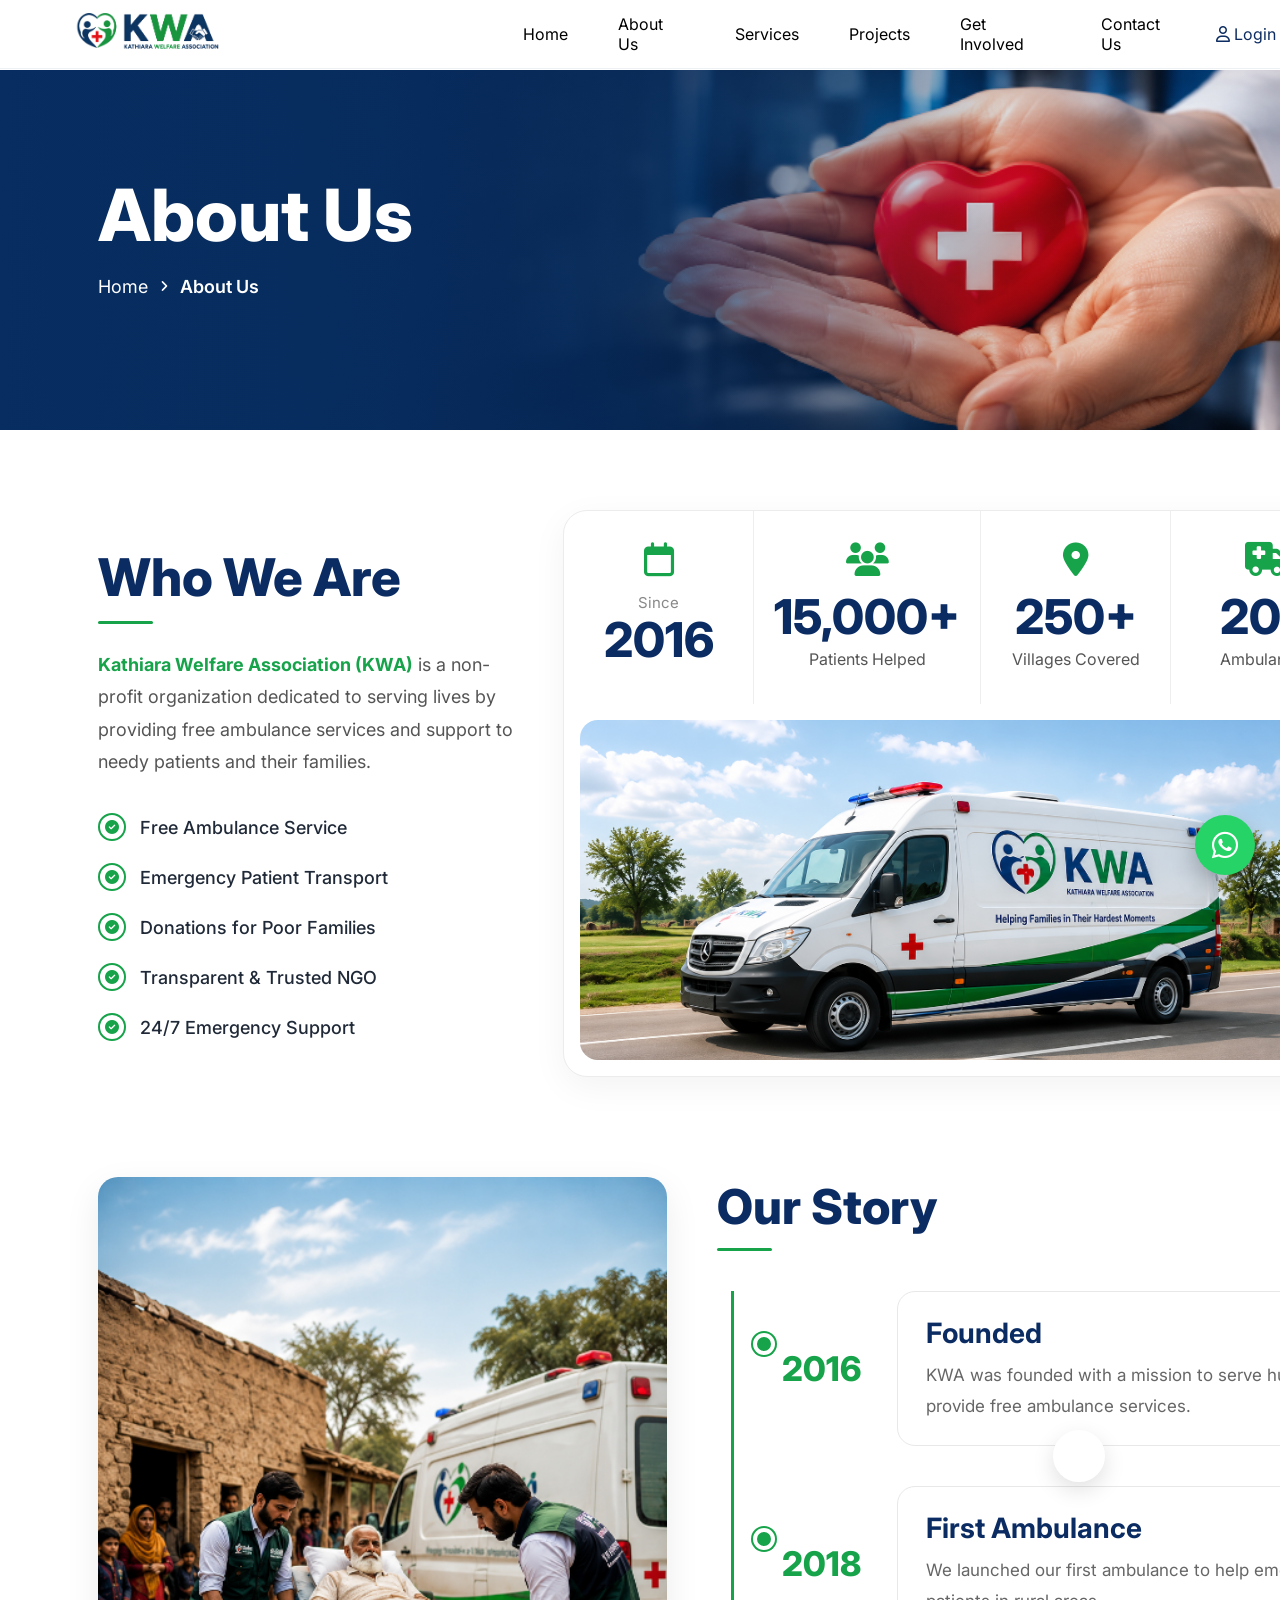
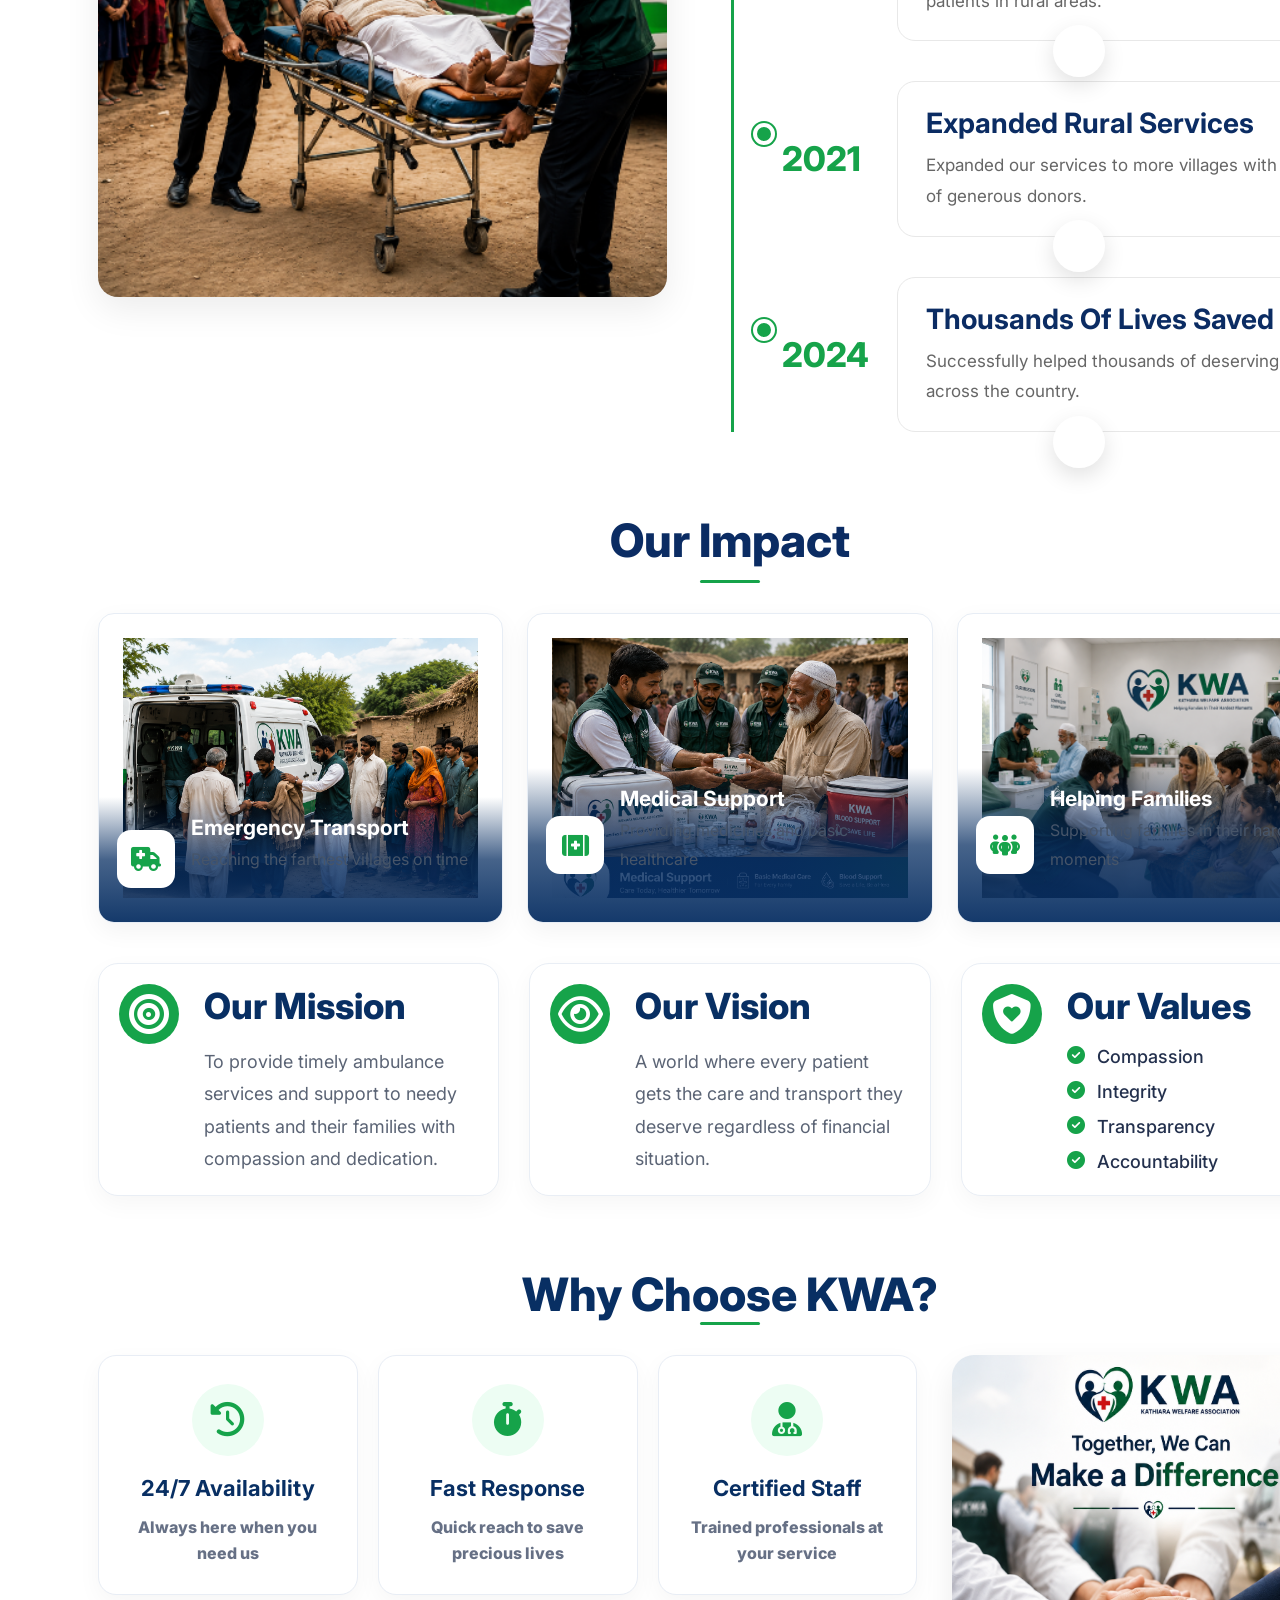
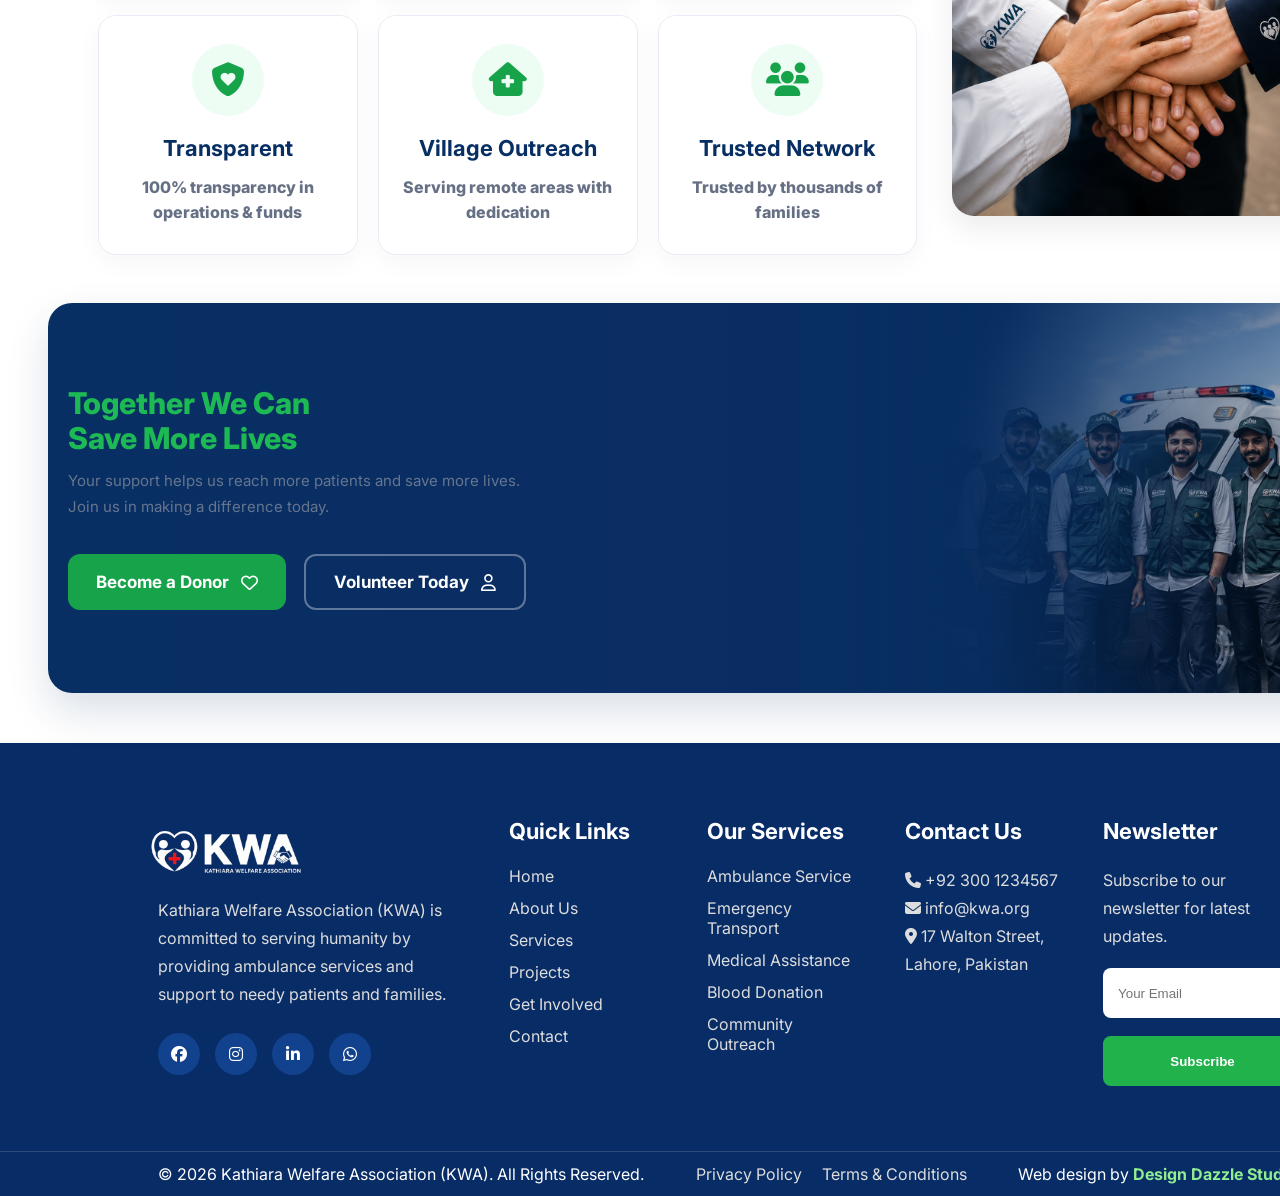
==== commit 3c80f09b: "Add files via upload" ====
--- a/about.html
+++ b/about.html
@@ -24,7 +24,6 @@
                     <img src="images/nav_logo.png" alt="KWA Logo">
                 </a>
                 <!-- Menu -->
-
                 <ul class="menu">
                     <li><a href="index.html">Home</a></li>
                     <li><a href="about.html">About Us</a></li>
@@ -49,7 +48,7 @@
                     <a href="donate.html" class="donate-btn">
                         Donate Now
                     </a>
-               <button class="menu-toggle">
+                    <button class="menu-toggle">
                         <span></span>
                         <span></span>
                         <span></span>
@@ -228,246 +227,234 @@
     <!--==================================
 OUR IMPACT
 ===================================-->
-<section class="impact">
-    <div class="container">
-        <!-- Section Title -->
-        <div class="impact-title">
-            <h2>Our Impact</h2>
-            <div class="green-line"></div>
-        </div>
-        <!-- Impact Cards -->
-        <div class="impact-grid">
-            <!-- Card 1 -->
-            <div class="impact-card">
-                <img src="images/transport.jpeg" alt="Emergency Transport">
-                <div class="impact-overlay">
-                    <div class="impact-icon">
-                        <i class="fa-solid fa-truck-medical"></i>
-                    </div>
-                    <div class="impact-text">
-                        <h4>Emergency Transport</h4>
-                        <p>Reaching the farthest villages on time</p>
-                    </div>
-                </div>
-            </div>
-            <!-- Card 2 -->
-            <div class="impact-card">
-                <img src="images/medical.jpeg" alt="Medical Support">
-                <div class="impact-overlay">
-                    <div class="impact-icon">
-                        <i class="fa-solid fa-kit-medical"></i>
-                    </div>
-                    <div class="impact-text">
-                        <h4>Medical Support</h4>
-                        <p>Providing medicines and basic healthcare</p>
-                    </div>
-                </div>
-            </div>
-            <!-- Card 3 -->
-            <div class="impact-card">
-                <img src="images/families help.jpeg" alt="Helping Families">
-                <div class="impact-overlay">
-                    <div class="impact-icon">
-                        <i class="fa-solid fa-people-group"></i>
-                    </div>
-                    <div class="impact-text">
-                        <h4>Helping Families</h4>
-                        <p>Supporting families in their hardest moments</p>
-                    </div>
-                </div>
-            </div>
-        </div>
-    </div>
-</section>
-<!--==================================
+    <section class="impact">
+        <div class="container">
+            <!-- Section Title -->
+            <div class="impact-title">
+                <h2>Our Impact</h2>
+                <div class="green-line"></div>
+            </div>
+            <!-- Impact Cards -->
+            <div class="impact-grid">
+                <!-- Card 1 -->
+                <div class="impact-card">
+                    <img src="images/transport.jpeg" alt="Emergency Transport">
+                    <div class="impact-overlay">
+                        <div class="impact-icon">
+                            <i class="fa-solid fa-truck-medical"></i>
+                        </div>
+                        <div class="impact-text">
+                            <h4>Emergency Transport</h4>
+                            <p>Reaching the farthest villages on time</p>
+                        </div>
+                    </div>
+                </div>
+                <!-- Card 2 -->
+                <div class="impact-card">
+                    <img src="images/medical.jpeg" alt="Medical Support">
+                    <div class="impact-overlay">
+                        <div class="impact-icon">
+                            <i class="fa-solid fa-kit-medical"></i>
+                        </div>
+                        <div class="impact-text">
+                            <h4>Medical Support</h4>
+                            <p>Providing medicines and basic healthcare</p>
+                        </div>
+                    </div>
+                </div>
+                <!-- Card 3 -->
+                <div class="impact-card">
+                    <img src="images/families help.jpeg" alt="Helping Families">
+                    <div class="impact-overlay">
+                        <div class="impact-icon">
+                            <i class="fa-solid fa-people-group"></i>
+                        </div>
+                        <div class="impact-text">
+                            <h4>Helping Families</h4>
+                            <p>Supporting families in their hardest moments</p>
+                        </div>
+                    </div>
+                </div>
+            </div>
+        </div>
+    </section>
+    <!--==================================
 MISSION • VISION • VALUES
 ===================================-->
-<section class="mission-section">
-    <div class="container">
-        <div class="mission-grid">
-            <!-- Mission -->
-            <div class="mission-card">
-                <div class="mission-icon">
-                    <i class="fa-solid fa-bullseye"></i>
-                </div>
-                <div class="mission-content">
-                    <h3>Our Mission</h3>
-                    <p>
-                        To provide timely ambulance services and support to needy
-                        patients and their families with compassion and dedication.
-                    </p>
-                </div>
-            </div>
-            <!-- Vision -->
-            <div class="mission-card">
-                <div class="mission-icon">
-                    <i class="fa-regular fa-eye"></i>
-                </div>
-                <div class="mission-content">
-                    <h3>Our Vision</h3>
-                    <p>
-                        A world where every patient gets the care and transport
-                        they deserve regardless of financial situation.
-                    </p>
-                </div>
-            </div>
-            <!-- Values -->
-            <div class="mission-card">
-                <div class="mission-icon">
-                    <i class="fa-solid fa-shield-heart"></i>
-                </div>
-                <div class="mission-content">
-                    <h3>Our Values</h3>
-                    <ul class="values-list">
-                        <li>
-                            <i class="fa-solid fa-circle-check"></i>
-                            Compassion
-                        </li>
-                        <li>
-                            <i class="fa-solid fa-circle-check"></i>
-                            Integrity
-                        </li>
-                        <li>
-                            <i class="fa-solid fa-circle-check"></i>
-                            Transparency
-                        </li>
-                        <li>
-                            <i class="fa-solid fa-circle-check"></i>
-                            Accountability
-                        </li>
-                    </ul>
-                </div>
-            </div>
-        </div>
-    </div>
-</section>
-<!--==================================
+    <section class="mission-section">
+        <div class="container">
+            <div class="mission-grid">
+                <!-- Mission -->
+                <div class="mission-card">
+                    <div class="mission-icon">
+                        <i class="fa-solid fa-bullseye"></i>
+                    </div>
+                    <div class="mission-content">
+                        <h3>Our Mission</h3>
+                        <p>
+                            To provide timely ambulance services and support to needy
+                            patients and their families with compassion and dedication.
+                        </p>
+                    </div>
+                </div>
+                <!-- Vision -->
+                <div class="mission-card">
+                    <div class="mission-icon">
+                        <i class="fa-regular fa-eye"></i>
+                    </div>
+                    <div class="mission-content">
+                        <h3>Our Vision</h3>
+                        <p>
+                            A world where every patient gets the care and transport
+                            they deserve regardless of financial situation.
+                        </p>
+                    </div>
+                </div>
+                <!-- Values -->
+                <div class="mission-card">
+                    <div class="mission-icon">
+                        <i class="fa-solid fa-shield-heart"></i>
+                    </div>
+                    <div class="mission-content">
+                        <h3>Our Values</h3>
+                        <ul class="values-list">
+                            <li>
+                                <i class="fa-solid fa-circle-check"></i>
+                                Compassion
+                            </li>
+                            <li>
+                                <i class="fa-solid fa-circle-check"></i>
+                                Integrity
+                            </li>
+                            <li>
+                                <i class="fa-solid fa-circle-check"></i>
+                                Transparency
+                            </li>
+                            <li>
+                                <i class="fa-solid fa-circle-check"></i>
+                                Accountability
+                            </li>
+                        </ul>
+                    </div>
+                </div>
+            </div>
+        </div>
+    </section>
+    <!--==================================
 WHY CHOOSE KWA
 ===================================-->
-<section class="choose-kwa">
-    <div class="container">
-        <h2 class="section-heading">
-            Why Choose KWA?
-        <div class="impact-title">
-        <div class="green-line"></div>
-        </div>
+    <section class="choose-kwa">
+        <div class="container">
+            <h2 class="section-heading">
+                Why Choose KWA?
+                <div class="impact-title">
+                    <div class="green-line"></div>
+                </div>
                 <div class="choose-wrapper">
-            <!-- Left -->
-            <div class="choose-grid">
-                <div class="choose-card">
-                    <div class="choose-icon">
-                        <i class="fa-solid fa-clock-rotate-left"></i>
-                    </div>
-                    <h4>24/7 Availability</h4>
-                    <p>
-                        Always here when
-                        you need us
-                    </p>
-                </div>
-                <div class="choose-card">
-                    <div class="choose-icon">
-                        <i class="fa-solid fa-stopwatch"></i>
-                    </div>
-                    <h4>Fast Response</h4>
-                    <p>
-                        Quick reach to save
-                        precious lives
-                    </p>
-                </div>
-                <div class="choose-card">
-                    <div class="choose-icon">
-                        <i class="fa-solid fa-user-doctor"></i>
-                    </div>
-                    <h4>Certified Staff</h4>
-                    <p>
-                        Trained professionals
-                        at your service
-                    </p>
-                </div>
-                <div class="choose-card">
-                    <div class="choose-icon">
-                        <i class="fa-solid fa-shield-heart"></i>
-                    </div>
-                    <h4>Transparent</h4>
-                    <p>
-                        100% transparency in
-                        operations & funds
-                    </p>
-                </div>
-                <div class="choose-card">
-                    <div class="choose-icon">
-                        <i class="fa-solid fa-house-medical"></i>
-                    </div>
-                    <h4>Village Outreach</h4>
-                    <p>
-                        Serving remote areas
-                        with dedication
-                    </p>
-                </div>
-                <div class="choose-card">
-                    <div class="choose-icon">
-                        <i class="fa-solid fa-users"></i>
-                    </div>
-                    <h4>Trusted Network</h4>
-                    <p>
-                        Trusted by thousands
-                        of families
-                    </p>
-                </div>
-            </div>
-            <!-- Right Image -->
-            <div class="choose-image">
-                <img src="images/why choose.jpeg" alt="Ambulance">
-            </div>
-        </div>
-    </div>
-</section>
-<!--==================================
+                    <!-- Left -->
+                    <div class="choose-grid">
+                        <div class="choose-card">
+                            <div class="choose-icon">
+                                <i class="fa-solid fa-clock-rotate-left"></i>
+                            </div>
+                            <h4>24/7 Availability</h4>
+                            <p>
+                                Always here when
+                                you need us
+                            </p>
+                        </div>
+                        <div class="choose-card">
+                            <div class="choose-icon">
+                                <i class="fa-solid fa-stopwatch"></i>
+                            </div>
+                            <h4>Fast Response</h4>
+                            <p>
+                                Quick reach to save
+                                precious lives
+                            </p>
+                        </div>
+                        <div class="choose-card">
+                            <div class="choose-icon">
+                                <i class="fa-solid fa-user-doctor"></i>
+                            </div>
+                            <h4>Certified Staff</h4>
+                            <p>
+                                Trained professionals
+                                at your service
+                            </p>
+                        </div>
+                        <div class="choose-card">
+                            <div class="choose-icon">
+                                <i class="fa-solid fa-shield-heart"></i>
+                            </div>
+                            <h4>Transparent</h4>
+                            <p>
+                                100% transparency in
+                                operations & funds
+                            </p>
+                        </div>
+                        <div class="choose-card">
+                            <div class="choose-icon">
+                                <i class="fa-solid fa-house-medical"></i>
+                            </div>
+                            <h4>Village Outreach</h4>
+                            <p>
+                                Serving remote areas
+                                with dedication
+                            </p>
+                        </div>
+                        <div class="choose-card">
+                            <div class="choose-icon">
+                                <i class="fa-solid fa-users"></i>
+                            </div>
+                            <h4>Trusted Network</h4>
+                            <p>
+                                Trusted by thousands
+                                of families
+                            </p>
+                        </div>
+                    </div>
+                    <!-- Right Image -->
+                    <div class="choose-image">
+                        <img src="images/why choose.jpeg" alt="Ambulance">
+                    </div>
+                </div>
+        </div>
+    </section>
+    <!--==================================
 CTA BANNER
 ===================================-->
-
-<section class="cta-banner">
-
-    <div class="container">
-
-        <div class="cta-wrapper">
-
-            <!-- Left Content -->
-
-            <div class="cta-content">
-
-                <h2>
-                    Together We Can
-                    <span>Save More Lives</span>
-                </h2>
-
-                <p>
-                    Your support helps us reach more patients and save more lives.
-                    Join us in making a difference today.
-                </p>
-
-                <div class="cta-buttons">
-
-                    <a href="involved.html" class="donor-btn">
-                        Become a Donor
-                        <i class="fa-regular fa-heart"></i>
-                    </a>
-
-                    <a href="involved.html" class="volunteer-btn">
-                        Volunteer Today
-                        <i class="fa-regular fa-user"></i>
-                    </a>
-                </div>
-            </div>
-            <!-- Right Image -->
-            <div class="cta-image">
-                <img src="images/cta_team.jpeg"
-                     alt="KWA Volunteers">
-            </div>
-        </div>
-    </div>
-</section>
-
+    <section class="cta-banner">
+        <div class="container">
+            <div class="cta-wrapper">
+                <!-- Left Content -->
+                <div class="cta-content">
+                    <h2>
+                        Together We Can
+                        <span>Save More Lives</span>
+                    </h2>
+                    <p>
+                        Your support helps us reach more patients and save more lives.
+                        Join us in making a difference today.
+                    </p>
+                    <div class="cta-buttons">
+                        <a href="involved.html" class="donor-btn">
+                            Become a Donor
+                            <i class="fa-regular fa-heart"></i>
+                        </a>
+                        <a href="involved.html" class="volunteer-btn">
+                            Volunteer Today
+                            <i class="fa-regular fa-user"></i>
+                        </a>
+                    </div>
+                </div>
+                <!-- Right Image -->
+                <div class="cta-image">
+                    <img src="images/cta_team.jpeg" alt="KWA Volunteers">
+                </div>
+            </div>
+        </div>
+    </section>
     <!-- ===========================
             FOOTER
 =========================== -->
@@ -483,25 +470,26 @@
                         needy patients and families.
                     </p>
                     <div class="social-icons">
-                        <a href="#"><i class="fab fa-facebook-f"></i></a>
-                        <a href="#"><i class="fab fa-twitter"></i></a>
-                        <a href="#"><i class="fab fa-instagram"></i></a>
-                        <a href="#"><i class="fab fa-linkedin-in"></i></a>
-                        <a href="#"><i class="fab fa-youtube"></i></a>
+                        <a href="https://www.facebook.com/share/1CzARoM3GC/"><i class="fab fa-facebook"></i></a>
+                        <a href="https://www.instagram.com/designdazzlestudio27?igsh=ZWw2ZmZ3bHIwYngw"><i
+                                class="fab fa-instagram"></i></a>
+                        <a
+                            href="https://www.linkedin.com/in/design-dazzle-studio-015b76401?utm_source=share_via&utm_content=profile&utm_medium=member_android"><i
+                                class="fab fa-linkedin-in"></i></a>
+                        <a href="#"><i class="fab fa-whatsapp"></i></a>
                     </div>
                 </div>
                 <!-- Quick Links -->
                 <div class="footer-box">
                     <h3>Quick Links</h3>
-
-                <ul>
-                    <li><a href="index.html">Home</a></li>
-                    <li><a href="about.html">About Us</a></li>
-                    <li><a href="services.html">Services</a></li>
-                    <li><a href="project.html">Projects</a></li>
-                    <li><a href="involved.html">Get Involved</a></li>
-                    <li><a href="contact.html">Contact</a></li>
-                </ul>
+                    <ul>
+                        <li><a href="index.html">Home</a></li>
+                        <li><a href="about.html">About Us</a></li>
+                        <li><a href="services.html">Services</a></li>
+                        <li><a href="project.html">Projects</a></li>
+                        <li><a href="involved.html">Get Involved</a></li>
+                        <li><a href="contact.html">Contact</a></li>
+                    </ul>
                 </div>
                 <!-- Services -->
                 <div class="footer-box">
@@ -540,7 +528,6 @@
                     </p>
                     <form>
                         <input type="email" placeholder="Your Email">
-
                         <button type="submit">
                             Subscribe
                         </button>
@@ -558,6 +545,10 @@
                     <a href="#">Privacy Policy</a>
                     <a href="#">Terms & Conditions</a>
                 </div>
+                <div>
+                    Web design by
+                    <strong class="creator_section">Design Dazzle Studio.</strong>
+                </div>
             </div>
         </div>
     </footer>
--- a/style.css
+++ b/style.css
@@ -6,7 +6,6 @@
 /*=============================
 RESET
 =============================*/
-
 * {
     margin: 0;
     padding: 0;
@@ -40,7 +39,6 @@
 /*=============================
 CONTAINER
 =============================*/
-
 .container {
     width: 100%;
     max-width: 1380px;
@@ -49,7 +47,6 @@
 }
 
 /* Loader */
-
 #loader {
     position: fixed;
     inset: 0;
@@ -89,7 +86,6 @@
 /*=============================
 HEADER
 =============================*/
-
 .header {
     position: fixed;
     top: 0;
@@ -112,7 +108,6 @@
 /*=============================
 LOGO
 =============================*/
-
 .logo img {
     width: 170px;
     margin-left: -30px;
@@ -124,167 +119,108 @@
 /*==================================
 NAVBAR LINKS PREMIUM EFFECT
 ==================================*/
-.menu{
-
-    display:flex;
-
-    align-items:center;
-
-    gap:50px;
+.menu {
+    display: flex;
+    align-items: center;
+    gap: 50px;
     margin-left: 170px;
-    list-style:none;
-
-}
-.menu a{
-
-    position:relative;
-
-    color:#000000;
-
-    text-decoration:none;
-
-    transition:.3s ease;
-
-}
-
-.menu a::after{
-
-    content:"";
-
-    position:absolute;
-
-    left:50%;
-
-    bottom:-8px;
-
-    transform:translateX(-50%);
-
-    width:0;
-
-    height:3px;
-
-    border-radius:50px;
-
-    background:#1DB954;
-
-    box-shadow:0 0 10px rgba(29,185,84,.55);
-
-    transition:.35s ease;
-
-}
-
-.menu a:hover{
-
-    color:#1DB954;
-
-}
-
-.menu a:hover::after{
-
-    width:100%;
-
+    list-style: none;
+}
+
+.menu a {
+    position: relative;
+    color: #000000;
+    text-decoration: none;
+    transition: .3s ease;
+}
+
+.menu a::after {
+    content: "";
+    position: absolute;
+    left: 50%;
+    bottom: -8px;
+    transform: translateX(-50%);
+    width: 0;
+    height: 3px;
+    border-radius: 50px;
+    background: #1DB954;
+    box-shadow: 0 0 10px rgba(29, 185, 84, .55);
+    transition: .35s ease;
+}
+
+.menu a:hover {
+    color: #1DB954;
+}
+
+.menu a:hover::after {
+    width: 100%;
 }
 
 /*=============================
 RIGHT
 =============================*/
-
 .nav-right {
-
     display: flex;
     align-items: center;
     gap: 30px;
     margin-right: -90px;
 }
+
 /*==================================
 LOGIN BUTTON PREMIUM UNDERLINE
 ==================================*/
-
-.login-btn{
-
-    position:relative;
-
-    color:#0D2C61;
-
-    text-decoration:none;
-
-    transition:.3s ease;
-
-}
-
-.login-btn::after{
-
-    content:"";
-
-    position:absolute;
-
-    left:50%;
-
-    bottom:-8px;
-
-    transform:translateX(-50%);
-
-    width:0;
-
-    height:3px;
-
-    background:#1DB954;
-
-    border-radius:50px;
-
-    box-shadow:0 0 10px rgba(29,185,84,.5);
-
-    transition:.35s ease;
-
-}
-
-.login-btn:hover{
-
-    color:#1DB954;
-
-}
-
-.login-btn:hover::after{
-
-    width:100%;
-
+.login-btn {
+    position: relative;
+    color: #0D2C61;
+    text-decoration: none;
+    transition: .3s ease;
+}
+
+.login-btn::after {
+    content: "";
+    position: absolute;
+    left: 50%;
+    bottom: -8px;
+    transform: translateX(-50%);
+    width: 0;
+    height: 3px;
+    background: #1DB954;
+    border-radius: 50px;
+    box-shadow: 0 0 10px rgba(29, 185, 84, .5);
+    transition: .35s ease;
+}
+
+.login-btn:hover {
+    color: #1DB954;
+}
+
+.login-btn:hover::after {
+    width: 100%;
 }
 
 /*=============================
 DONATE
 =============================*/
-
 .donate-btn {
-
     display: flex;
     align-items: center;
     gap: 10px;
-
     padding: 14px 28px;
-
     border-radius: 50px;
-
     background: #16A34A;
-
     color: #fff;
-
     font-size: 15px;
     font-weight: 700;
-
     transition: .35s;
-
 }
 
 .donate-btn:hover {
-
     transform: translateY(-2px);
-
 }
 
 /*=================================
 HERO
 =================================*/
-
 .hero {
     position: relative;
     min-height: 700px;
@@ -295,7 +231,6 @@
 }
 
 /* Background Image */
-
 .hero-bg {
     position: absolute;
     inset: 0;
@@ -310,7 +245,6 @@
 }
 
 /* White Fade */
-
 .hero::before {
     width: 60%;
     background: linear-gradient(to right,
@@ -366,7 +300,6 @@
 /*=========================
 Hero Buttons
 =========================*/
-
 .hero-buttons {
     display: flex;
     align-items: center;
@@ -376,23 +309,17 @@
 }
 
 /* Donate Button */
-
 .primary-btn {
     display: inline-flex;
     align-items: center;
     justify-content: center;
-
     width: 165px;
     height: 56px;
-
     background: #082f63;
     color: #fff;
-
     border-radius: 10px;
-
     font-size: 16px;
     font-weight: 600;
-
     transition: .3s;
 }
 
@@ -401,25 +328,19 @@
 }
 
 /* Request Ambulance */
-
 .secondary-btn {
     display: inline-flex;
     align-items: center;
     justify-content: center;
     gap: 10px;
-
     width: 215px;
     height: 56px;
-
     background: #fff;
     color: #16A34A;
-
     border: 2px solid #D9EFE2;
     border-radius: 10px;
-
     font-size: 16px;
     font-weight: 600;
-
     transition: .3s;
 }
 
@@ -444,7 +365,6 @@
 /*==========================================
 STATS SECTION
 ==========================================*/
-
 .stats {
     margin-top: -42px;
     position: relative;
@@ -474,117 +394,71 @@
 }
 
 .stat-icon {
-
     width: 56px;
-
     height: 56px;
-
     border-radius: 50%;
-
     background: rgba(255, 255, 255, .08);
-
-    display: flex;
-
-    align-items: center;
-
+    display: flex;
+    align-items: center;
     justify-content: center;
-
     color: #fff;
-
     font-size: 24px;
-
 }
 
 .stat-content h3 {
-
     color: #fff;
-
     font-size: 34px;
-
     font-weight: 800;
-
     margin-bottom: 5px;
-
 }
 
 .stat-content p {
-
     color: #d8e3ff;
-
     font-size: 15px;
-
     font-weight: 500;
-
-}
-
-
+}
 
 /*==========================================
 WHY CHOOSE
 ==========================================*/
-
 .why {
-
     padding: 30px 0 80px;
-
     background: #fff;
-
 }
 
 .section-title {
-
     text-align: center;
-
     margin-bottom: 55px;
-
 }
 
 .section-title h2 {
-
     font-size: 46px;
-
     color: #0b2c63;
-
     font-weight: 800;
-
     margin-bottom: 18px;
-
 }
 
 .title-line {
-
-    display: flex;
-
+    display: flex;
     justify-content: center;
-
-    align-items: center;
-
+    align-items: center;
     gap: 12px;
-
 }
 
 .title-line span {
-
     width: 55px;
-
     height: 2px;
-
     background: #2dbb67;
-
 }
 
 .title-line i {
-
     color: #2dbb67;
-
     font-size: 22px;
-
 }
 
 /* =========================
    Common Section Divider
 ========================= */
-
 .section-divider {
     display: flex;
     justify-content: center;
@@ -611,29 +485,18 @@
 }
 
 .why-grid {
-
     display: grid;
-
     grid-template-columns: repeat(4, 1fr);
-
     gap: 28px;
-
 }
 
 .why-card {
-
     background: #fff;
-
     border: 1px solid #ececec;
-
     border-radius: 16px;
-
     padding: 35px 30px;
-
     transition: .3s;
-
     text-align: left;
-
 }
 
 .why-card:hover {
@@ -652,248 +515,153 @@
     justify-content: center;
     font-size: 28px;
     margin-bottom: 28px;
-
 }
 
 .why-card:hover {
-
     transform: translateY(-6px);
-
     border-color: #16A34A;
-
     box-shadow:
         0 8px 20px rgba(22, 163, 74, .08),
         0 0 15px rgba(22, 163, 74, .08);
-
 }
 
 /* Icon Colors */
-
 .blue {
-
     background: #edf5ff;
-
     color: #2a74ff;
-
 }
 
 .green {
-
     background: #edfdf3;
-
     color: #18b35d;
-
 }
 
 .sky {
-
     background: #eef8ff;
-
     color: #3b82f6;
-
 }
 
 .red {
-
     background: #fff0f0;
-
     color: #ef4444;
-
 }
 
 .why-card h4 {
-
     font-size: 22px;
-
     color: #0b2c63;
-
     margin-bottom: 15px;
-
     line-height: 1.35;
-
     font-weight: 700;
-
 }
 
 .why-card p {
-
     color: #666;
-
     font-size: 16px;
-
     line-height: 1.8;
-
-}
-
+}
 
 /*==========================================
 Responsive
 ==========================================*/
-
 @media(max-width:1100px) {
-
     .stats-wrapper {
-
         grid-template-columns: repeat(2, 1fr);
-
         gap: 25px;
-
     }
 
     .divider {
-
         display: none;
-
     }
 
     .why-grid {
-
         grid-template-columns: repeat(2, 1fr);
-
-    }
-
+    }
 }
 
 @media(max-width:768px) {
-
     .stats-wrapper {
-
         grid-template-columns: 1fr;
-
     }
 
     .why-grid {
-
         grid-template-columns: 1fr;
-
     }
 
     .section-title h2 {
-
         font-size: 34px;
-
     }
 
     .stat-content h3 {
-
         font-size: 28px;
-
-    }
-
+    }
 }
 
 /*==================================
 Emergency Strip
 ==================================*/
-
 .emergency-strip {
-
     padding: 20px 0 80px;
-
 }
 
 .emergency-wrapper {
-
     background: #fff1f1;
-
     border: 1px solid #ffe3e3;
-
     border-radius: 14px;
-
-    display: flex;
-
+    display: flex;
     justify-content: space-between;
-
-    align-items: center;
-
+    align-items: center;
     overflow: hidden;
-
     box-shadow: 0 5px 18px rgba(0, 0, 0, .05);
-
 }
 
 /* Left */
-
 .emergency-left {
-
-    display: flex;
-
-    align-items: center;
-
+    display: flex;
+    align-items: center;
     flex: 1;
-
 }
 
 /* Red Box */
-
 .emergency-red {
-
     width: 220px;
-
     height: 110px;
-
     background: #E11D2E;
-
     color: #fff;
-
-    display: flex;
-
-    align-items: center;
-
+    display: flex;
+    align-items: center;
     justify-content: space-between;
-
     padding: 0 25px;
-
 }
 
 .emergency-red h4 {
-
     font-size: 24px;
-
     font-weight: 800;
-
     line-height: 1.2;
-
 }
 
 .emergency-red i {
-
     font-size: 42px;
-
     opacity: .95;
-
 }
 
 /* Middle Text */
-
 .emergency-text {
-
     padding-left: 35px;
-
 }
 
 .emergency-text h3 {
-
     font-size: 30px;
-
     color: #0b2c63;
-
     margin-bottom: 8px;
-
     font-weight: 700;
-
 }
 
 .emergency-text p {
-
     font-size: 18px;
-
     color: #666;
-
 }
 
 /* Right */
-
 .emergency-right {
     background: #E11D2E;
     color: #fff;
@@ -905,21 +673,14 @@
 }
 
 .emergency-right span {
-
     font-size: 15px;
-
     display: block;
-
     margin-bottom: 8px;
-
 }
 
 .emergency-right h2 {
-
     font-size: 34px;
-
     font-weight: 800;
-
 }
 
 .siren-icon {
@@ -931,426 +692,258 @@
 /*==================================
 DONATION
 ===================================*/
-
 .donation {
-
     padding: 40px 0 90px;
-
 }
 
 .donation .section-title {
-
     text-align: center;
-
     margin-bottom: 50px;
-
 }
 
 .donation .section-title h2 {
-
     font-size: 48px;
-
     color: #0B2C63;
-
     font-weight: 800;
-
     margin-bottom: 12px;
-
 }
 
 .donation .section-title p {
-
     color: #777;
-
     font-size: 17px;
-
 }
 
 .donation-grid {
-
     display: grid;
-
     grid-template-columns: repeat(4, 1fr);
-
     gap: 28px;
-
 }
 
 .donation-card {
-
     position: relative;
-
     background: #fff;
-
     border: 1px solid #ECECEC;
-
     border-radius: 18px;
-
     padding: 38px 30px;
-
     text-align: center;
-
     transition: .35s;
-
 }
 
 .donation-card:hover {
-
     transform: translateY(-8px);
-
     box-shadow: 0 18px 40px rgba(0, 0, 0, .08);
-
 }
 
 .donation-card.active {
-
     border: 2px solid #16A34A;
-
 }
 
 .popular {
-
     position: absolute;
-
     top: -14px;
-
     left: 50%;
-
     transform: translateX(-50%);
-
     background: #16A34A;
-
     color: #fff;
-
     font-size: 13px;
-
     font-weight: 700;
-
     padding: 6px 16px;
-
     border-radius: 20px;
-
 }
 
 .donation-icon {
-
     width: 62px;
-
     height: 62px;
-
     border-radius: 50%;
-
     margin: 0 auto 22px;
-
-    display: flex;
-
-    align-items: center;
-
+    display: flex;
+    align-items: center;
     justify-content: center;
-
     font-size: 28px;
-
 }
 
 .donation-icon.blue {
-
     background: #EEF6FF;
-
     color: #2563EB;
-
 }
 
 .donation-icon.green {
-
     background: #EDFDF3;
-
     color: #16A34A;
-
 }
 
 .donation-card h3 {
-
     font-size: 30px;
-
     line-height: 1.35;
-
     color: #0B2C63;
-
     margin-bottom: 18px;
-
 }
 
 .donation-card p {
-
     color: #666;
-
     line-height: 1.8;
-
     margin-bottom: 26px;
-
 }
 
 .price {
-
     margin-bottom: 28px;
-
 }
 
 .price span {
-
     font-size: 24px;
-
     font-weight: 700;
-
 }
 
 .price strong {
-
     font-size: 46px;
-
     color: #0B2C63;
-
 }
 
 .price small {
-
     color: #666;
-
     font-size: 16px;
-
 }
 
 .donate-blue,
 .donate-green {
-
-    display: flex;
-
+    display: flex;
     justify-content: center;
-
-    align-items: center;
-
+    align-items: center;
     height: 56px;
-
     border-radius: 10px;
-
     color: #fff;
-
     font-weight: 700;
-
 }
 
 .donate-blue {
-
     background: #0B2C63;
-
 }
 
 .donate-green {
-
     background: #16A34A;
-
 }
 
 .donate-blue:hover {
-
     background: #08244f;
-
 }
 
 .donate-green:hover {
-
     background: #15803D;
-
 }
 
 /*==================================
 OUR SERVICES
 ==================================*/
-
 .services {
-
     padding: 20px 0 90px;
-
     background: #fff;
-
 }
 
 .services .section-title {
-
     text-align: center;
-
     margin-bottom: 45px;
-
 }
 
 .services-grid {
-
     display: grid;
-
     grid-template-columns: repeat(5, 1fr);
-
     gap: 24px;
-
 }
 
 .service-card {
-
     background: #fff;
-
     border: 1px solid #ECECEC;
-
     border-radius: 16px;
-
     padding: 34px 22px;
-
     text-align: center;
-
     transition: .35s;
-
     cursor: pointer;
-
 }
 
 .service-card:hover {
-
     transform: translateY(-6px);
-
     border-color: #16A34A;
-
     box-shadow:
         0 0 0 1px rgba(22, 163, 74, .12),
         0 8px 22px rgba(22, 163, 74, .08);
-
 }
 
 .service-icon {
-
     width: 70px;
-
     height: 70px;
-
     margin: 0 auto 22px;
-
     border-radius: 50%;
-
-    display: flex;
-
+    display: flex;
     justify-content: center;
-
-    align-items: center;
-
+    align-items: center;
     font-size: 32px;
-
 }
 
 .ambulance {
-
     background: #FFF2F2;
-
     color: #E53935;
-
 }
 
 .transport {
-
     background: #EDFDF4;
-
     color: #16A34A;
-
 }
 
 .medical {
-
     background: #EEF6FF;
-
     color: #2563EB;
-
 }
 
 .blood {
-
     background: #FFF1F1;
-
     color: #DC2626;
-
 }
 
 .community {
-
     background: #EEFDF6;
-
     color: #059669;
-
 }
 
 .service-card h3 {
-
     font-size: 19px;
-
     line-height: 1.4;
-
     color: #0B2C63;
-
     font-weight: 700;
-
     margin-bottom: 14px;
-
 }
 
 .service-card p {
-
     font-size: 15px;
-
     color: #666;
-
     line-height: 1.8;
-
 }
 
 .service-btn {
-
     margin-top: 45px;
-
-    display: flex;
-
+    display: flex;
     justify-content: center;
-
 }
 
 .view-btn {
-
     width: 220px;
-
     height: 56px;
-
     background: #0B2C63;
-
     color: #fff;
-
     border-radius: 10px;
-
-    display: flex;
-
-    align-items: center;
-
+    display: flex;
+    align-items: center;
     justify-content: center;
-
     font-weight: 700;
-
     transition: .3s;
-
 }
 
 .view-btn:hover {
-
     background: #16A34A;
-
 }
 
 /*==================================
 URGENT CASES
 ==================================*/
-
 .help-section {
     padding: 10px 0;
     padding-top: 1px;
@@ -1363,215 +956,130 @@
 }
 
 .urgent-cases {
-
     background: #ffe5e5;
-
     border: 1px solid #ededed;
-
     border-radius: 18px;
-
     padding: 30px;
-
 }
 
 .section-head {
-
-    display: flex;
-
+    display: flex;
     justify-content: space-between;
-
     align-items: flex-start;
-
     margin-bottom: 28px;
-
 }
 
 .section-head h2 {
-
     font-size: 30px;
-
     color: #0B2C63;
-
     font-weight: 800;
-
     margin-bottom: 8px;
-
 }
 
 .section-head p {
-
     color: #777;
-
     font-size: 15px;
-
 }
 
 .view-all {
-
     color: #16A34A;
-
     font-size: 15px;
-
     font-weight: 700;
-
 }
 
 .view-all i {
-
     margin-left: 6px;
-
     font-size: 13px;
-
 }
 
 .cases-grid {
-
     display: grid;
-
     grid-template-columns: repeat(2, 1fr);
-
     gap: 20px;
-
 }
 
 .case-card {
-
     border: 1px solid #ECECEC;
-
     border-radius: 16px;
-
     padding: 7px;
-
     transition: .35s;
-
     background: #fff;
-
 }
 
 .case-card:hover {
-
     transform: translateY(-6px);
-
     box-shadow: 0 10px 30px rgba(0, 0, 0, .08);
-
 }
 
 .case-top {
-
-    display: flex;
-
-    align-items: center;
-
+    display: flex;
+    align-items: center;
     gap: 15px;
-
     margin-bottom: 18px;
-
 }
 
 .case-top img {
-
     width: 72px;
-
     height: 72px;
-
     border-radius: 50%;
-
     object-fit: cover;
-
 }
 
 .case-top h3 {
-
     font-size: 20px;
-
     color: #0B2C63;
-
     margin-bottom: 6px;
-
 }
 
 .case-top span {
-
     color: #777;
-
     font-size: 14px;
-
 }
 
 .case-card ul {
-
     list-style: none;
-
     margin-bottom: 24px;
-
 }
 
 .case-card ul li {
-
     color: #555;
-
     margin-bottom: 10px;
-
     font-size: 15px;
-
     line-height: 1.6;
-
 }
 
 .case-card strong {
-
     color: #0B2C63;
-
 }
 
 .case-btn {
-
     width: 100%;
-
     height: 50px;
-
     border-radius: 10px;
-
     background: #DC2626;
-
     color: #fff;
-
-    display: flex;
-
+    display: flex;
     justify-content: center;
-
-    align-items: center;
-
+    align-items: center;
     font-weight: 700;
-
     transition: .3s;
-
 }
 
 .case-btn:hover {
-
     background: #b91c1c;
-
 }
 
 /*=========================================
 HELP SECTION
 =========================================*/
-
 .help-section {
-
     padding: 0px 0;
-
 }
 
 .help-wrapper {
-
     display: grid;
-
     grid-template-columns: 420px 1fr;
-
     gap: 28px;
-
 }
 
 /* LEFT */
@@ -1580,7 +1088,6 @@
     border: 1px solid #ECECEC;
     border-radius: 18px;
     padding: 10px;
-
 }
 
 .section-head {
@@ -1610,149 +1117,89 @@
 }
 
 .cases-grid {
-
     display: grid;
-
     grid-template-columns: 1fr 1fr;
-
     gap: 18px;
-
 }
 
 .case-card {
-
     border: 1px solid #ECECEC;
-
     border-radius: 12px;
-
     padding: 28px;
-
     transition: .35s;
-
 }
 
 .case-card:hover {
-
     transform: translateY(-6px);
-
     box-shadow: 0 10px 25px rgba(0, 0, 0, .08);
-
 }
 
 .case-top {
-
-    display: flex;
-
-    align-items: center;
-
+    display: flex;
+    align-items: center;
     gap: 12px;
-
     margin-bottom: 16px;
-
 }
 
 .case-top img {
-
     width: 62px;
-
     height: 62px;
-
     border-radius: 50%;
-
     object-fit: cover;
-
 }
 
 .case-top h3 {
-
     font-size: 18px;
-
     color: #0B2C63;
-
 }
 
 .case-top span {
-
     color: #777;
-
     font-size: 13px;
-
 }
 
 .case-card h4 {
-
     color: #0B2C63;
-
     margin-bottom: 8px;
-
     font-size: 17px;
-
 }
 
 .case-card p {
-
     margin-bottom: 6px;
-
     color: #666;
-
 }
 
 .case-card small {
-
     color: #888;
-
     display: block;
-
     margin-bottom: 18px;
-
 }
 
 .case-btn {
-
     width: 100%;
-
     height: 46px;
-
     background: #E53935;
-
     color: #fff;
-
-    display: flex;
-
+    display: flex;
     justify-content: center;
-
-    align-items: center;
-
+    align-items: center;
     border-radius: 8px;
-
     font-weight: 700;
-
 }
 
 /* RIGHT */
-
 .how-it-works {
-
     background: #fff;
-
     border: 1px solid #ECECEC;
-
     border-radius: 18px;
-
     padding: 28px;
-
 }
 
 .steps {
-
-    display: flex;
-
-    align-items: center;
-
+    display: flex;
+    align-items: center;
     justify-content: space-between;
-
     margin-top: 35px;
-
 }
 
 .step-card {
@@ -1766,119 +1213,72 @@
 }
 
 .step-card:hover {
-
     border-color: #16A34A;
-
     box-shadow: 0 10px 24px rgba(22, 163, 74, .12);
-
 }
 
 .step-number {
-
     position: absolute;
-
     top: -16px;
-
     left: 50%;
-
     transform: translateX(-50%);
-
     width: 34px;
-
     height: 34px;
-
     border-radius: 50%;
-
     background: #16A34A;
-
     color: #fff;
-
-    display: flex;
-
+    display: flex;
     justify-content: center;
-
-    align-items: center;
-
+    align-items: center;
     font-weight: 700;
-
 }
 
 .step-icon {
-
     width: 64px;
-
     height: 64px;
-
     border-radius: 50%;
-
     margin: 8px auto 18px;
-
-    display: flex;
-
+    display: flex;
     justify-content: center;
-
-    align-items: center;
-
+    align-items: center;
     font-size: 28px;
-
 }
 
 .step-icon.blue {
-
     background: #EEF6FF;
-
     color: #2563EB;
-
 }
 
 .step-icon.red {
-
     background: #FFF1F1;
-
     color: #DC2626;
-
 }
 
 .step-icon.green {
-
     background: #EDFDF3;
-
     color: #16A34A;
-
 }
 
 .step-card h3 {
-
     font-size: 22px;
-
     color: #0B2C63;
-
     margin-bottom: 10px;
-
 }
 
 .step-card p {
-
     color: #666;
-
     line-height: 1.6;
-
     font-size: 15px;
-
 }
 
 .step-arrow {
-
     color: #D6D6D6;
-
     font-size: 24px;
-
 }
 
 /* ===========================
 Testimonials
 =========================== */
-
 .testimonials {
     padding: 90px 0;
     background: #fff;
@@ -1949,7 +1349,6 @@
 /* ===========================
 Partners
 =========================== */
-
 .partners {
     padding: 8px 0;
 }
@@ -1980,11 +1379,14 @@
 /* ===========================
 Footer
 =========================== */
-
 .footer {
     background: #082c66;
     color: #fff;
     margin-top: 40px;
+}
+
+.creator_section {
+    color: lightgreen;
 }
 
 .footer-grid {
@@ -2138,6 +1540,7 @@
     text-decoration: none;
     box-shadow: 0 10px 25px rgba(0, 0, 0, .25);
 }
+
 /*==================================
 ABOUT HERO
 ==================================*/
@@ -2229,7 +1632,6 @@
 /*==================================
 WHO WE ARE
 ==================================*/
-
 .about-intro {
     padding: 90px 0;
     background: #fff;
@@ -2300,7 +1702,6 @@
 /*==================================
 RIGHT CARD
 ==================================*/
-
 .about-card {
     background: #fff;
     border: 1px solid #ECECEC;
@@ -2312,7 +1713,6 @@
 /*==================================
 TOP STATS
 ==================================*/
-
 .about-stats {
     display: grid;
     grid-template-columns: repeat(4, 1fr);
@@ -2357,7 +1757,6 @@
 /*==================================
 IMAGE
 ==================================*/
-
 .about-image {
     padding: 16px;
 }
@@ -2382,7 +1781,6 @@
 /*==================================
 OUR STORY
 ==================================*/
-
 .our-story {
     padding: 30px 0 100px;
     background: #fff;
@@ -2398,7 +1796,6 @@
 /*=========================
 LEFT IMAGE
 =========================*/
-
 .story-image img {
     width: 100%;
     height: 720px;
@@ -2411,7 +1808,6 @@
 /*=========================
 RIGHT
 =========================*/
-
 .story-content h2 {
     font-size: 48px;
     font-weight: 800;
@@ -2430,7 +1826,6 @@
 /*=========================
 TIMELINE
 =========================*/
-
 .timeline {
     position: relative;
     padding-left: 35px;
@@ -2449,7 +1844,6 @@
 /*=========================
 ITEM
 =========================*/
-
 .timeline-item {
     position: relative;
     display: flex;
@@ -2478,7 +1872,6 @@
 /*=========================
 YEAR
 =========================*/
-
 .year {
     width: 90px;
     font-size: 34px;
@@ -2490,7 +1883,6 @@
 /*=========================
 CARD
 =========================*/
-
 .timeline-card {
     flex: 1;
     background: #fff;
@@ -2512,7 +1904,6 @@
 /*=========================
 TEXT
 =========================*/
-
 .timeline-text h4 {
     font-size: 28px;
     color: #0B2C63;
@@ -2529,7 +1920,6 @@
 /*=========================
 ICON
 =========================*/
-
 .timeline-icon {
     width: 80px;
     height: 80px;
@@ -2549,7 +1939,6 @@
 /*=========================
 HOVER
 =========================*/
-
 .timeline-card:hover .timeline-icon {
     background: #16A34A;
 }
@@ -2561,7 +1950,6 @@
 /*==================================
 OUR IMPACT
 ==================================*/
-
 .impact {
     padding: 0px 0 40px;
     background: #fff;
@@ -2570,7 +1958,6 @@
 /*=========================
 TITLE
 =========================*/
-
 .impact-title {
     text-align: center;
     margin-bottom: 45px;
@@ -2594,7 +1981,6 @@
 /*=========================
 GRID
 =========================*/
-
 .impact-grid {
     display: grid;
     grid-template-columns: repeat(3, 1fr);
@@ -2604,7 +1990,6 @@
 /*=========================
 CARD
 =========================*/
-
 .impact-card {
     position: relative;
     overflow: hidden;
@@ -2634,19 +2019,15 @@
 /*=========================
 OVERLAY
 =========================*/
-
 .impact-overlay {
     position: absolute;
     left: 0;
     right: 0;
     bottom: 0;
-
     display: flex;
     align-items: center;
     gap: 16px;
-
     padding: 18px;
-
     background: linear-gradient(to top,
             rgba(8, 47, 99, .95),
             rgba(8, 47, 99, .75),
@@ -2656,17 +2037,14 @@
 /*=========================
 ICON
 =========================*/
-
 .impact-icon {
     width: 58px;
     height: 58px;
     background: #fff;
     border-radius: 14px;
-
     display: flex;
     justify-content: center;
     align-items: center;
-
     flex-shrink: 0;
 }
 
@@ -2678,7 +2056,6 @@
 /*=========================
 TEXT
 =========================*/
-
 .impact-text h4 {
     color: #fff;
     font-size: 21px;
@@ -2695,7 +2072,6 @@
 /*==================================
 MISSION • VISION • VALUES
 ==================================*/
-
 .mission-section {
     padding: 20px 0 90px;
     background: #fff;
@@ -2710,175 +2086,109 @@
 /*=========================
 CARD
 =========================*/
-
 .mission-card {
-
     background: #fff;
-
     border: 1px solid #E9EEF5;
-
     border-radius: 20px;
-
     padding: 20px;
-
-    display: flex;
-
+    display: flex;
     align-items: flex-start;
-
     gap: 25px;
-
     transition: .35s;
-
     box-shadow: 0 8px 25px rgba(0, 0, 0, .04);
-
 }
 
 .mission-card:hover {
-
     transform: translateY(-8px);
-
     border-color: #16A34A;
-
     box-shadow: 0 18px 40px rgba(22, 163, 74, .12);
-
 }
 
 /*=========================
 ICON
 =========================*/
-
 .mission-icon {
-
     width: 60px;
-
     height: 60px;
-
     border-radius: 50%;
-
     background: #16A34A;
-
-    display: flex;
-
+    display: flex;
     justify-content: center;
-
-    align-items: center;
-
+    align-items: center;
     flex-shrink: 0;
-
     transition: .35s;
-
 }
 
 .mission-icon i {
-
     color: #fff;
-
     font-size: 40px;
-
 }
 
 .mission-card:hover .mission-icon {
-
     transform: rotate(8deg) scale(1.08);
-
 }
 
 /*=========================
 CONTENT
 =========================*/
-
 .mission-content {
-
     flex: 1;
-
 }
 
 .mission-content h3 {
-
     font-size: 36px;
-
     color: #082F63;
-
     font-weight: 800;
-
     margin-bottom: 18px;
-
 }
 
 .mission-content p {
-
     color: #5B6475;
-
     font-size: 18px;
-
     line-height: 1.8;
-
 }
 
 /*=========================
 VALUES
 =========================*/
-
 .values-list {
-
     list-style: none;
-
     margin-top: 5px;
-
 }
 
 .values-list li {
-
-    display: flex;
-
-    align-items: center;
-
+    display: flex;
+    align-items: center;
     gap: 12px;
-
     margin-bottom: 14px;
-
     color: #23304D;
-
     font-size: 18px;
-
     font-weight: 500;
-
 }
 
 .values-list li:last-child {
-
     margin-bottom: 0;
-
 }
 
 .values-list i {
-
     color: #16A34A;
-
     font-size: 18px;
-
 }
 
 /*=========================
 HOVER
 =========================*/
-
 .mission-card:hover h3 {
-
     color: #16A34A;
-
 }
 
 .mission-card:hover {
-
     background: #FCFFFD;
-
 }
 
 /*==================================
 WHY CHOOSE KWA
 ==================================*/
-
 .choose-kwa {
     padding: 0px 0 50px;
     background: #fff;
@@ -2910,7 +2220,6 @@
 /*=========================
 LEFT GRID
 =========================*/
-
 .choose-grid {
     display: grid;
     grid-template-columns: repeat(3, 1fr);
@@ -2920,154 +2229,95 @@
 /*=========================
 CARD
 =========================*/
-
 .choose-card {
-
     background: #fff;
-
     border: 1px solid #E8EDF5;
-
     border-radius: 18px;
-
     padding: 28px 18px;
-
     text-align: center;
-
     transition: .35s;
-
     box-shadow: 0 8px 25px rgba(0, 0, 0, .04);
-
 }
 
 .choose-card:hover {
-
     transform: translateY(-8px);
-
     border-color: #16A34A;
-
     box-shadow: 0 18px 35px rgba(22, 163, 74, .12);
-
 }
 
 /*=========================
 ICON
 =========================*/
-
 .choose-icon {
-
     width: 72px;
-
     height: 72px;
-
     margin: auto;
-
     margin-bottom: 18px;
-
     border-radius: 50%;
-
     background: #EDFDF3;
-
-    display: flex;
-
+    display: flex;
     justify-content: center;
-
-    align-items: center;
-
+    align-items: center;
     transition: .35s;
-
 }
 
 .choose-icon i {
-
     color: #16A34A;
-
     font-size: 34px;
-
 }
 
 .choose-card:hover .choose-icon {
-
     background: #16A34A;
     transform: scale(1.08);
-
 }
 
 .choose-card:hover .choose-icon i {
-
     color: #fff;
-
 }
 
 /*=========================
 TEXT
 =========================*/
-
 .choose-card h4 {
-
     color: #082F63;
-
     font-size: 22px;
-
     font-weight: 700;
-
     margin-bottom: 12px;
-
     line-height: 1.3;
-
 }
 
 .choose-card p {
-
     color: #667085;
-
     font-size: 16px;
-
     line-height: 1.6;
-
 }
 
 /*=========================
 RIGHT IMAGE
 =========================*/
-
 .choose-image {
-
     height: 90%;
-
     border-radius: 22px;
-
     overflow: hidden;
-
     box-shadow: 0 12px 30px rgba(0, 0, 0, .08);
-
 }
 
 .choose-image img {
-
     width: 100%;
-
     height: 100%;
-
     min-height: 430px;
-
     object-fit: cover;
-
     display: block;
-
     transition: .45s;
-
 }
 
 .choose-image:hover img {
-
     transform: scale(1.06);
-
 }
 
 /*==================================
 CTA BANNER
 ==================================*/
-
 .cta-banner {
     padding: 0px 0 90px;
     background: #fff;
@@ -3090,7 +2340,6 @@
 /*=========================
 LEFT
 =========================*/
-
 .cta-content {
     position: relative;
     z-index: 5;
@@ -3121,7 +2370,6 @@
 /*=========================
 BUTTONS
 =========================*/
-
 .cta-buttons {
     display: flex;
     gap: 18px;
@@ -3167,7 +2415,6 @@
 /*=========================
 RIGHT IMAGE
 =========================*/
-
 .cta-image {
     position: relative;
     height: 100%;
@@ -3175,7 +2422,6 @@
 }
 
 /* Dark Overlay */
-
 .cta-image::after {
     content: "";
     position: absolute;
@@ -3185,13 +2431,11 @@
 }
 
 /* Fade Overlay */
-
 .cta-image::before {
     content: "";
     position: absolute;
     inset: 0;
     z-index: 2;
-
     background: linear-gradient(to left,
             rgba(8, 47, 99, 0) 5%,
             rgba(8, 47, 99, .18) 20%,
@@ -3217,251 +2461,153 @@
 /*==================================
 SERVICES HERO
 ==================================*/
-
 .services-hero {
-
     width: 100%;
-
     background: #fff;
-
     margin: 0;
-
     padding: 0;
-
 }
 
 .services-banner {
-
     position: relative;
-
     width: 100%;
-
     min-height: 520px;
-
-    display: flex;
-
-    align-items: center;
-
+    display: flex;
+    align-items: center;
     overflow: hidden;
-
     background: #082F63;
-
 }
 
 /*=========================
 LEFT CONTENT
 =========================*/
-
 .services-content {
-
     position: relative;
-
     z-index: 10;
-
     max-width: 650px;
-
     padding-left: 95px;
-
 }
 
 /*=========================
 BREADCRUMB
 =========================*/
-
 .breadcrumb {
-
-    display: flex;
-
-    align-items: center;
-
+    display: flex;
+    align-items: center;
     gap: 12px;
-
     margin-bottom: 28px;
-
     font-size: 18px;
-
 }
 
 .breadcrumb a {
-
     color: #fff;
-
     text-decoration: none;
-
-    display: flex;
-
-    align-items: center;
-
+    display: flex;
+    align-items: center;
     gap: 8px;
-
     transition: .3s;
-
 }
 
 .breadcrumb a:hover {
-
     color: #18B35D;
-
 }
 
 .breadcrumb span {
-
     color: #fff;
-
 }
 
 .breadcrumb .active {
-
     color: #18B35D;
-
     font-weight: 700;
-
 }
 
 /*=========================
 HEADING
 =========================*/
-
 .services-content h1 {
-
     font-size: 74px;
-
     line-height: 1.05;
-
     color: #fff;
-
     font-weight: 800;
-
     margin-bottom: 25px;
-
 }
 
 .services-content h1 span {
-
     color: #18B35D;
-
 }
 
 /*=========================
 DIVIDER
 =========================*/
-
 .hero-divider {
-
-    display: flex;
-
-    align-items: center;
-
+    display: flex;
+    align-items: center;
     gap: 12px;
-
     margin-bottom: 30px;
-
 }
 
 .hero-divider span {
-
     width: 55px;
-
     height: 2px;
-
     background: #18B35D;
-
 }
 
 .hero-divider i {
-
     color: #18B35D;
-
     font-size: 20px;
-
 }
 
 /*=========================
 TEXT
 =========================*/
-
 .services-content p {
-
     max-width: 520px;
-
     color: rgba(255, 255, 255, .9);
-
     font-size: 20px;
-
     line-height: 1.8;
-
 }
 
 /*=========================
 IMAGE
 =========================*/
-
 .services-image {
-
     position: absolute;
-
     top: 0;
-
     right: 0;
-
     width: 100%;
-
     height: 100%;
-
     z-index: 1;
-
     overflow: hidden;
-
 }
 
 .services-image img {
-
     width: 100%;
-
     height: 100%;
-
     object-fit: cover;
-
     object-position: right center;
-
     display: block;
-
     transition: .6s;
-
 }
 
 /*=========================
 DARK OVERLAY
 =========================*/
-
 .services-image::after {
-
     content: "";
-
     position: absolute;
-
     inset: 0;
-
     background: rgba(0, 0, 0, .15);
-
     z-index: 1;
-
 }
 
 /*=========================
 LEFT FADE
 =========================*/
-
 .services-image::before {
-
     content: "";
-
     position: absolute;
-
     inset: 0;
-
     z-index: 2;
-
     background: linear-gradient(90deg,
             #082F63 0%,
             rgba(8, 47, 99, .98) 20%,
@@ -3470,97 +2616,63 @@
             rgba(8, 47, 99, .35) 68%,
             rgba(8, 47, 99, .12) 85%,
             rgba(8, 47, 99, 0) 100%);
-
 }
 
 /*=========================
 HOVER
 =========================*/
-
 .services-banner:hover .services-image img {
-
     transform: scale(1.03);
-
 }
 
 /*==================================
 SERVICES PAGE TITLE
 ==================================*/
-
 .services-heading {
-
     text-align: center;
-
     margin-bottom: 0px;
     padding: 50px;
-
 }
 
 .services-heading h2 {
-
     font-size: 48px;
-
     font-weight: 800;
-
     color: #082F63;
-
     margin-bottom: 18px;
-
     letter-spacing: .5px;
-
 }
 
 .services-heading p {
-
     max-width: 720px;
-
     margin: 18px auto 0;
-
     color: #6B7280;
-
     font-size: 17px;
-
     line-height: 1.8;
-
 }
 
 /*=========================
 DIVIDER
 =========================*/
-
 .services-divider {
-
-    display: flex;
-
+    display: flex;
     justify-content: center;
-
-    align-items: center;
-
+    align-items: center;
     gap: 12px;
-
 }
 
 .services-divider span {
-
     width: 55px;
-
     height: 2px;
-
     background: #16A34A;
-
 }
 
 .services-divider i {
-
     color: #16A34A;
-
     font-size: 20px;
-
 }
 
 /* Education icons of services colors*/
 /* Education Support */
-
 .education {
     background: #EEF4FF;
 }
@@ -3570,7 +2682,6 @@
 }
 
 /* Relief Services */
-
 .relief {
     background: #FFF4E6;
 }
@@ -3580,7 +2691,6 @@
 }
 
 /* Social Welfare */
-
 .social {
     background: #F3E8FF;
 }
@@ -3590,7 +2700,6 @@
 }
 
 /* Awareness Programs */
-
 .awareness {
     background: #FEF3C7;
 }
@@ -3600,7 +2709,6 @@
 }
 
 /* Family Welfare */
-
 .family {
     background: #ECFDF5;
 }
@@ -3612,362 +2720,220 @@
 /*==================================
 SERVICES - HOW WE WORK
 ==================================*/
-
 .services-workflow {
-
     position: relative;
-
     padding: 30px 0 100px;
-
     background: #fff;
-
     overflow: hidden;
-
 }
 
 /* Left Curved Background */
-
 .services-workflow::before {
-
     content: "";
-
     position: absolute;
-
     left: -180px;
-
     top: 110px;
-
     width: 420px;
-
     height: 420px;
-
     background: #F5F8FC;
-
     border-radius: 50%;
-
     z-index: 0;
-
 }
 
 /*=========================
 HEADING
 =========================*/
-
 .services-work-heading {
-
     position: relative;
-
     text-align: center;
-
     margin-bottom: 70px;
-
     z-index: 2;
-
 }
 
 .services-work-subtitle {
-
     display: block;
-
     color: #18B35D;
-
     font-size: 15px;
-
     font-weight: 700;
-
     letter-spacing: 1px;
-
     margin-bottom: 12px;
-
 }
 
 .services-work-heading h2 {
-
     font-size: 52px;
-
     color: #082F63;
-
     font-weight: 800;
-
     margin-bottom: 18px;
-
 }
 
 .services-work-divider {
-
-    display: flex;
-
+    display: flex;
     justify-content: center;
-
-    align-items: center;
-
+    align-items: center;
     gap: 12px;
-
 }
 
 .services-work-divider span {
-
     width: 55px;
-
     height: 2px;
-
     background: #18B35D;
-
 }
 
 .services-work-divider i {
-
     color: #18B35D;
-
     font-size: 18px;
-
 }
 
 /*=========================
 TIMELINE
 =========================*/
-
 .services-work-process {
-
     position: relative;
-
     display: grid;
-
     grid-template-columns: repeat(6, 1fr);
-
     gap: 25px;
-
     z-index: 2;
-
 }
 
 /* Horizontal Line */
-
 .services-process-line {
-
     position: absolute;
-
     left: 8%;
-
     right: 8%;
-
     top: 38px;
-
     height: 2px;
-
     background: #D7E8DC;
-
     z-index: 0;
-
 }
 
 /*=========================
 CARD
 =========================*/
-
 .services-process-card {
-
     position: relative;
-
     text-align: center;
-
     z-index: 2;
-
 }
 
 /* Connector Dot */
-
 .services-process-card::after {
-
     content: "";
-
     position: absolute;
-
     width: 8px;
-
     height: 8px;
-
     border-radius: 50%;
-
     background: #18B35D;
-
     top: 35px;
-
     right: -14px;
-
     box-shadow: 0 0 0 4px #fff;
-
 }
 
 .services-process-card:last-child::after {
-
     display: none;
-
 }
 
 /*=========================
 ICON
 =========================*/
-
 .services-process-icon {
-
     width: 78px;
-
     height: 78px;
-
     border-radius: 50%;
-
-    display: flex;
-
-    align-items: center;
-
+    display: flex;
+    align-items: center;
     justify-content: center;
-
     margin: 0 auto 18px;
-
     position: relative;
-
     z-index: 2;
-
     transition: .35s;
-
 }
 
 .services-process-icon i {
-
     font-size: 34px;
-
 }
 
 /*=========================
 ICON COLORS
 =========================*/
-
 .services-process-icon.green-work {
-
     background: #EAF9EF;
-
     color: #18B35D;
-
 }
 
 .services-process-icon.blue-work {
-
     background: #EDF4FF;
-
     color: #2563EB;
-
 }
 
 .services-process-icon.red-work {
-
     background: #FFF0F0;
-
     color: #E53935;
-
 }
 
 .services-process-icon.dark-red-work {
-
     background: #FFECEC;
-
     color: #C62828;
-
 }
 
 /*=========================
 TEXT
 =========================*/
-
 .services-step-number {
-
     display: block;
-
     margin: 14px 0 10px;
-
     color: #18B35D;
-
     font-size: 18px;
-
     font-weight: 700;
-
     line-height: 1;
-
 }
 
 .services-process-card h3 {
-
     font-size: 24px;
-
     color: #082F63;
-
     font-weight: 700;
-
     line-height: 1.3;
-
     margin-bottom: 12px;
-
 }
 
 .services-process-card p {
-
     font-size: 16px;
-
     color: #666;
-
     line-height: 1.8;
-
     max-width: 190px;
-
     margin: auto;
-
 }
 
 /*=========================
 HOVER
 =========================*/
-
 .services-process-card:hover .services-process-icon {
-
     transform: translateY(-8px);
-
     box-shadow: 0 12px 28px rgba(24, 179, 93, .18);
-
 }
 
 .services-process-card:hover h3 {
-
     color: #18B35D;
-
     transition: .35s;
-
 }
 
 /*==================================
 GALLERY SECTION
 ==================================*/
-
 .services-gallery {
-
     padding: 90px 0;
     background: #fff;
-
 }
 
 /*=========================
 HEADING
 =========================*/
-
 .gallery-heading {
-
     text-align: center;
     margin-bottom: 50px;
     padding: 20px;
-
 }
 
 .gallery-heading span {
-
     display: block;
     color: #16A34A;
     font-size: 15px;
@@ -3975,81 +2941,63 @@
     letter-spacing: 1px;
     text-transform: uppercase;
     margin-bottom: 10px;
-
 }
 
 .gallery-heading h2 {
-
     font-size: 52px;
     color: #082F63;
     font-weight: 800;
     margin-bottom: 18px;
-
 }
 
 .gallery-divider {
-
     display: flex;
     justify-content: center;
     align-items: center;
     gap: 12px;
-
 }
 
 .gallery-divider span {
-
     width: 55px;
     height: 2px;
     background: #16A34A;
-
 }
 
 .gallery-divider i {
-
     color: #16A34A;
     font-size: 18px;
-
 }
 
 /*=========================
 GALLERY GRID
 =========================*/
-
 .gallery-grid {
-
     display: grid;
     grid-template-columns: repeat(5, 1fr);
     gap: 18px;
-
 }
 
 /*=========================
 IMAGE CARD
 =========================*/
-
 .gallery-card {
-
     position: relative;
     height: 170px;
     border-radius: 16px;
     overflow: hidden;
     cursor: pointer;
     box-shadow: 0 8px 25px rgba(0, 0, 0, .08);
-
 }
 
 .gallery-card img {
-
     width: 100%;
     height: 100%;
     object-fit: cover;
     display: block;
     transition: .5s;
-
 }
 
 .gallery-card::after {
-
     content: "";
     position: absolute;
     inset: 0;
@@ -4057,170 +3005,118 @@
             rgba(0, 0, 0, .35));
     opacity: 0;
     transition: .35s;
-
 }
 
 .gallery-card:hover img {
-
     transform: scale(1.08);
-
 }
 
 .gallery-card:hover::after {
-
     opacity: 1;
-
 }
 
 .gallery-card:hover {
-
     box-shadow: 0 16px 35px rgba(0, 0, 0, .15);
-
 }
 
 /*==================================
 EMERGENCY HELP
 ==================================*/
-
 .service-help {
-
     padding: 55px 0 40px;
     background: #fff;
-
 }
 
 .help-wrapper {
-
     display: flex;
     justify-content: space-between;
     align-items: center;
     gap: 25px;
-
     background: #F8FBFF;
-
     border: 1px solid #E8EEF6;
-
     border-radius: 22px;
-
     padding: 20px 30px;
-
 }
 
 .help-content {
-
     flex: 1;
-
 }
 
 .help-content h2 {
-
     font-size: 40px;
     line-height: 1.15;
     color: #082F63;
     font-weight: 800;
     margin-bottom: 12px;
-
 }
 
 .help-content p {
-
     font-size: 18px;
     color: #666;
     line-height: 1.6;
-
 }
 
 /*=========================
 RIGHT BOXES
 =========================*/
-
 .help-boxes {
-
     display: flex;
     gap: 20px;
-
 }
 
 .help-box {
-
     width: 330px;
     min-height: 145px;
-
     padding: 18px 22px;
-
     border-radius: 18px;
-
     display: flex;
     align-items: center;
     gap: 18px;
-
     text-decoration: none;
-
     transition: .35s;
-
 }
 
 .help-box:hover {
-
     transform: translateY(-6px);
-
 }
 
 .blue-help {
-
     background: #082F63;
     color: #fff;
-
 }
 
 .green-help {
-
     background: #18B35D;
     color: #fff;
-
 }
 
 /*=========================
 ICON
 =========================*/
-
 .help-icon {
-
     width: 70px;
     height: 70px;
-
     min-width: 70px;
-
     border-radius: 50%;
-
     background: rgba(255, 255, 255, .14);
-
     display: flex;
     justify-content: center;
     align-items: center;
-
 }
 
 .help-icon i {
-
     font-size: 30px;
     color: #fff;
-
 }
 
 /*=========================
 TEXT
 =========================*/
-
 .help-box span {
-
     display: block;
-
     font-size: 17px;
     font-weight: 700;
-
     margin-bottom: 6px;
-
 }
 
 .help-box h3 {
@@ -4239,314 +3135,199 @@
 /*==================================
 PROJECTS HERO
 ==================================*/
-
 .projects-hero {
-
     width: 100%;
     background: #fff;
     margin: 0;
     padding: 0;
-
 }
 
 .projects-banner {
-
     position: relative;
-
     width: 100%;
     min-height: 700px;
-
     display: grid;
     grid-template-columns: 1.05fr .95fr;
-
     overflow: hidden;
-
     background: #082F63;
-
 }
 
 /*=========================
 LEFT CONTENT
 =========================*/
-
 .projects-content {
-
     position: relative;
-
     z-index: 5;
-
     display: flex;
     flex-direction: column;
     justify-content: center;
-
     padding-left: 70px;
     padding-right: 50px;
-
 }
 
 /*=========================
 TAG
 =========================*/
-
 .projects-tag {
-
     display: inline-flex;
     align-items: center;
     gap: 10px;
-
     color: #19B65B;
-
     font-size: 17px;
     font-weight: 700;
-
     margin-bottom: 22px;
-
     letter-spacing: .5px;
-
 }
 
 .projects-tag i {
-
     font-size: 10px;
-
 }
 
 /*=========================
 HEADING
 =========================*/
-
 .projects-content h1 {
-
     font-size: 74px;
-
     line-height: 1.02;
-
     color: #fff;
-
     font-weight: 800;
-
     margin-bottom: 28px;
-
 }
 
 .projects-content h1 span {
-
     color: #19B65B;
-
 }
 
 /*=========================
 TEXT
 =========================*/
-
 .projects-content p {
-
     width: 540px;
-
     font-size: 22px;
-
     line-height: 1.8;
-
     color: rgba(255, 255, 255, .88);
-
     margin-bottom: 40px;
-
 }
 
 /*=========================
 BUTTONS
 =========================*/
-
 .projects-buttons {
-
-    display: flex;
-
+    display: flex;
     gap: 20px;
-
     margin-bottom: 42px;
-
 }
 
 .project-btn,
 .partner-btn {
-
     height: 58px;
-
     padding: 0 34px;
-
     border-radius: 12px;
-
-    display: flex;
-
+    display: flex;
     align-items: center;
     justify-content: center;
     gap: 12px;
-
     text-decoration: none;
-
     font-size: 17px;
     font-weight: 700;
-
     transition: .35s;
-
 }
 
 .project-btn {
-
     background: #19B65B;
     color: #fff;
-
 }
 
 .project-btn:hover {
-
     background: #15984C;
-
     transform: translateY(-4px);
-
 }
 
 .partner-btn {
-
     border: 2px solid rgba(255, 255, 255, .25);
-
     background: transparent;
-
     color: #fff;
-
 }
 
 .partner-btn:hover {
-
     background: #fff;
-
     color: #082F63;
-
     transform: translateY(-4px);
-
 }
 
 /*=========================
 VOLUNTEERS
 =========================*/
-
 .volunteers {
-
-    display: flex;
-
-    align-items: center;
-
+    display: flex;
+    align-items: center;
     gap: 18px;
-
 }
 
 .volunteer-images {
-
-    display: flex;
-
+    display: flex;
 }
 
 .volunteer-images img {
-
     width: 52px;
     height: 52px;
-
     border-radius: 50%;
-
     border: 3px solid #fff;
-
     object-fit: cover;
-
     margin-left: -14px;
-
 }
 
 .volunteer-images img:first-child {
-
     margin-left: 0;
-
 }
 
 .volunteer-text h3 {
-
     color: #fff;
-
     font-size: 34px;
-
     font-weight: 800;
-
     line-height: 1;
-
 }
 
 .volunteer-text span {
-
     color: rgba(255, 255, 255, .82);
-
     font-size: 18px;
-
 }
 
 /*=========================
 RIGHT IMAGE
 =========================*/
-
 .projects-image {
-
     position: relative;
-
     height: 700px;
-
     overflow: hidden;
-
 }
 
 /* IMAGE */
-
 .projects-image img {
-
     width: 100%;
     height: 100%;
-
     object-fit: cover;
-
     /* Adjust image position if needed */
     object-position: 70% center;
-
     display: block;
-
     transition: .7s ease;
-
 }
 
 /* LIGHT DARK OVERLAY */
-
 .projects-image::after {
-
     content: "";
-
     position: absolute;
-
     inset: 0;
-
     background: rgba(0, 0, 0, .12);
-
     z-index: 1;
-
 }
 
 /* PREMIUM SMOOTH LEFT FADE */
-
 .projects-image::before {
-
     content: "";
-
     position: absolute;
-
     inset: 0;
-
     z-index: 2;
-
     background: linear-gradient(90deg,
             #082F63 0%,
             rgba(8, 47, 99, .99) 8%,
@@ -4558,11 +3339,9 @@
             rgba(8, 47, 99, .28) 72%,
             rgba(8, 47, 99, .12) 86%,
             rgba(8, 47, 99, 0) 100%);
-
 }
 
 /* EXTRA SOFT BLUE GLOW */
-
 .projects-banner::after {
     content: "";
     position: absolute;
@@ -4577,9629 +3356,6035 @@
 }
 
 /* HOVER */
-
 .projects-banner:hover .projects-image img {
-
     transform: scale(1.05);
-
 }
 
 /*==================================
 PROJECT DASHBOARD
 ==================================*/
-
-.project-dashboard-section{
-
-    position:relative;
-
-    margin-top:-20px;
-
-    z-index:20;
-
-    padding-bottom:90px;
-
+.project-dashboard-section {
+    position: relative;
+    margin-top: -20px;
+    z-index: 20;
+    padding-bottom: 90px;
 }
 
 /*=============================
 WRAPPER
 =============================*/
-
-.project-dashboard-wrapper{
-
-    background:#082F63;
-
-    border-radius:22px;
-
-    padding:18px 26px 26px;
-
+.project-dashboard-wrapper {
+    background: #082F63;
+    border-radius: 22px;
+    padding: 18px 26px 26px;
     box-shadow:
-    0 22px 55px rgba(0,0,0,.18);
-
+        0 22px 55px rgba(0, 0, 0, .18);
 }
 
 /*=============================
 HEADER
 =============================*/
-
-.project-dashboard-header{
-
-    margin-bottom:18px;
-
-}
-
-.project-dashboard-label{
-
-    display:inline-flex;
-
-    align-items:center;
-
-    gap:10px;
-
-    color:#19B65B;
-
-    font-size:16px;
-
-    font-weight:700;
-
-    letter-spacing:.5px;
-
-}
-
-.project-dashboard-label i{
-
-    font-size:13px;
-
+.project-dashboard-header {
+    margin-bottom: 18px;
+}
+
+.project-dashboard-label {
+    display: inline-flex;
+    align-items: center;
+    gap: 10px;
+    color: #19B65B;
+    font-size: 16px;
+    font-weight: 700;
+    letter-spacing: .5px;
+}
+
+.project-dashboard-label i {
+    font-size: 13px;
 }
 
 /*=============================
 GRID
 =============================*/
-
-.project-dashboard-grid{
-
-    display:grid;
-
-    grid-template-columns:repeat(6,1fr);
-
-    gap:16px;
-
+.project-dashboard-grid {
+    display: grid;
+    grid-template-columns: repeat(6, 1fr);
+    gap: 16px;
 }
 
 /*=============================
 CARD
 =============================*/
-
-.project-dashboard-card{
-
-    background:#fff;
-
-    border-radius:16px;
-
-    height:220px;
-
-    display:flex;
-
-    flex-direction:column;
-
-    align-items:center;
-
-    justify-content:center;
-
-    text-align:center;
-
-    position:relative;
-
-    overflow:hidden;
-
-    border:1px solid #E9EEF5;
-
-    transition:.35s ease;
-
+.project-dashboard-card {
+    background: #fff;
+    border-radius: 16px;
+    height: 220px;
+    display: flex;
+    flex-direction: column;
+    align-items: center;
+    justify-content: center;
+    text-align: center;
+    position: relative;
+    overflow: hidden;
+    border: 1px solid #E9EEF5;
+    transition: .35s ease;
 }
 
 /* Green line animation */
-
-.project-dashboard-card::before{
-
-    content:"";
-
-    position:absolute;
-
-    top:0;
-
-    left:0;
-
-    width:100%;
-
-    height:4px;
-
-    background:#18B35D;
-
-    transform:scaleX(0);
-
-    transform-origin:left;
-
-    transition:.4s;
-
-}
-
-.project-dashboard-card:hover::before{
-
-    transform:scaleX(1);
-
-}
-
-.project-dashboard-card:hover{
-
-    transform:translateY(-8px);
-
-    border-color:#18B35D;
-
+.project-dashboard-card::before {
+    content: "";
+    position: absolute;
+    top: 0;
+    left: 0;
+    width: 100%;
+    height: 4px;
+    background: #18B35D;
+    transform: scaleX(0);
+    transform-origin: left;
+    transition: .4s;
+}
+
+.project-dashboard-card:hover::before {
+    transform: scaleX(1);
+}
+
+.project-dashboard-card:hover {
+    transform: translateY(-8px);
+    border-color: #18B35D;
     box-shadow:
-    0 18px 40px rgba(0,0,0,.12);
-
+        0 18px 40px rgba(0, 0, 0, .12);
 }
 
 /*=============================
 ICON
 =============================*/
-
-.dashboard-icon{
-
-    position:relative;
-
-    width:82px;
-
-    height:82px;
-
-    margin-bottom:18px;
-
-}
-
-.dashboard-ring{
-
-    position:absolute;
-
-    inset:0;
-
-    transform:rotate(-90deg);
-
-}
-
-.ring-bg{
-
-    fill:none;
-
-    stroke:#EEF2F6;
-
-    stroke-width:5;
-
-}
-
-.ring-progress{
-
-    fill:none;
-
-    stroke-width:5;
-
-    stroke-linecap:round;
-
-    stroke-dasharray:214;
-
-    stroke-dashoffset:214;
-
-    transition:2s ease;
-
-}
-
-.dashboard-icon-box{
-
-    position:absolute;
-
-    left:50%;
-
-    top:50%;
-
-    transform:translate(-50%,-50%);
-
-    width:58px;
-
-    height:58px;
-
-    border-radius:50%;
-
-    display:flex;
-
-    justify-content:center;
-
-    align-items:center;
-
-    transition:.35s;
-
-}
-
-.dashboard-icon-box i{
-
-    font-size:24px;
-
+.dashboard-icon {
+    position: relative;
+    width: 82px;
+    height: 82px;
+    margin-bottom: 18px;
+}
+
+.dashboard-ring {
+    position: absolute;
+    inset: 0;
+    transform: rotate(-90deg);
+}
+
+.ring-bg {
+    fill: none;
+    stroke: #EEF2F6;
+    stroke-width: 5;
+}
+
+.ring-progress {
+    fill: none;
+    stroke-width: 5;
+    stroke-linecap: round;
+    stroke-dasharray: 214;
+    stroke-dashoffset: 214;
+    transition: 2s ease;
+}
+
+.dashboard-icon-box {
+    position: absolute;
+    left: 50%;
+    top: 50%;
+    transform: translate(-50%, -50%);
+    width: 58px;
+    height: 58px;
+    border-radius: 50%;
+    display: flex;
+    justify-content: center;
+    align-items: center;
+    transition: .35s;
+}
+
+.dashboard-icon-box i {
+    font-size: 24px;
 }
 
 /*=============================
 COLORS
 =============================*/
-
-.dashboard-green .dashboard-icon-box{
-
-    background:#EAFBF1;
-
-    color:#18B35D;
-
-}
-
-.dashboard-green .ring-progress{
-
-    stroke:#18B35D;
-
-}
-
-.dashboard-blue .dashboard-icon-box{
-
-    background:#EEF5FF;
-
-    color:#2D6CF6;
-
-}
-
-.dashboard-blue .ring-progress{
-
-    stroke:#2D6CF6;
-
-}
-
-.dashboard-red .dashboard-icon-box{
-
-    background:#FFF2F2;
-
-    color:#F44336;
-
-}
-
-.dashboard-red .ring-progress{
-
-    stroke:#F44336;
-
-}
-
-.dashboard-purple .dashboard-icon-box{
-
-    background:#F4EEFF;
-
-    color:#8B5CF6;
-
-}
-
-.dashboard-purple .ring-progress{
-
-    stroke:#8B5CF6;
-
+.dashboard-green .dashboard-icon-box {
+    background: #EAFBF1;
+    color: #18B35D;
+}
+
+.dashboard-green .ring-progress {
+    stroke: #18B35D;
+}
+
+.dashboard-blue .dashboard-icon-box {
+    background: #EEF5FF;
+    color: #2D6CF6;
+}
+
+.dashboard-blue .ring-progress {
+    stroke: #2D6CF6;
+}
+
+.dashboard-red .dashboard-icon-box {
+    background: #FFF2F2;
+    color: #F44336;
+}
+
+.dashboard-red .ring-progress {
+    stroke: #F44336;
+}
+
+.dashboard-purple .dashboard-icon-box {
+    background: #F4EEFF;
+    color: #8B5CF6;
+}
+
+.dashboard-purple .ring-progress {
+    stroke: #8B5CF6;
 }
 
 /*=============================
 NUMBER
 =============================*/
-
-.project-dashboard-card h2{
-
-    font-size:24px;
-
-    font-weight:800;
-
-    color:#082F63;
-
-    line-height:1;
-
-    margin-bottom:8px;
-
-}
-
-.project-dashboard-card p{
-
-    font-size:15px;
-
-    color:#6B7280;
-
-    line-height:1.5;
-
-    font-weight:500;
-
-    max-width:140px;
-
+.project-dashboard-card h2 {
+    font-size: 24px;
+    font-weight: 800;
+    color: #082F63;
+    line-height: 1;
+    margin-bottom: 8px;
+}
+
+.project-dashboard-card p {
+    font-size: 15px;
+    color: #6B7280;
+    line-height: 1.5;
+    font-weight: 500;
+    max-width: 140px;
 }
 
 /*=============================
 HOVER
 =============================*/
-
-.project-dashboard-card:hover .dashboard-icon-box{
-
-    transform:translate(-50%,-50%) scale(1.08);
-
-}
-
-.project-dashboard-card:hover h2{
-
-    color:#18B35D;
-
+.project-dashboard-card:hover .dashboard-icon-box {
+    transform: translate(-50%, -50%) scale(1.08);
+}
+
+.project-dashboard-card:hover h2 {
+    color: #18B35D;
 }
 
 /*=============================
 RESPONSIVE
 =============================*/
-
-@media(max-width:1400px){
-
-    .project-dashboard-grid{
-
-        grid-template-columns:repeat(3,1fr);
-
-    }
-
-}
-
-@media(max-width:768px){
-
-    .project-dashboard-section{
-
-        margin-top:40px;
-
-    }
-
-    .project-dashboard-grid{
-
-        grid-template-columns:1fr;
-
-    }
-
-    .project-dashboard-wrapper{
-
-        padding:20px;
-
-    }
-
+@media(max-width:1400px) {
+    .project-dashboard-grid {
+        grid-template-columns: repeat(3, 1fr);
+    }
+}
+
+@media(max-width:768px) {
+    .project-dashboard-section {
+        margin-top: 40px;
+    }
+
+    .project-dashboard-grid {
+        grid-template-columns: 1fr;
+    }
+
+    .project-dashboard-wrapper {
+        padding: 20px;
+    }
 }
 
 /*==================================
 FEATURED PROJECTS
 ==================================*/
-
-.featured-projects-section{
-
-    padding:20px 28px  100px;
-
-    background:#ffffff;
-
-    position:relative;
-
-}
-
-.featured-projects-wrapper{
-
-    display:grid;
-
-    grid-template-columns:1.55fr .75fr;
-
-    gap:40px;
-
-    align-items:start;
-
+.featured-projects-section {
+    padding: 20px 28px 100px;
+    background: #ffffff;
+    position: relative;
+}
+
+.featured-projects-wrapper {
+    display: grid;
+    grid-template-columns: 1.55fr .75fr;
+    gap: 40px;
+    align-items: start;
 }
 
 /*==================================
 SECTION TITLE
 ==================================*/
-
-.featured-title{
-
-    margin-bottom:35px;
-
-}
-
-.featured-title h5{
-
-    display:inline-block;
-
-    position:relative;
-
-    font-size:18px;
-
-    font-weight:800;
-
-    color:#082F63;
-
-    letter-spacing:.5px;
-
-    padding-bottom:12px;
-
-}
-
-.featured-title h5::after{
-
-    content:"";
-
-    position:absolute;
-
-    left:0;
-
-    bottom:0;
-
-    width:34px;
-
-    height:4px;
-
-    border-radius:20px;
-
-    background:#18B35D;
-
+.featured-title {
+    margin-bottom: 35px;
+}
+
+.featured-title h5 {
+    display: inline-block;
+    position: relative;
+    font-size: 18px;
+    font-weight: 800;
+    color: #082F63;
+    letter-spacing: .5px;
+    padding-bottom: 12px;
+}
+
+.featured-title h5::after {
+    content: "";
+    position: absolute;
+    left: 0;
+    bottom: 0;
+    width: 34px;
+    height: 4px;
+    border-radius: 20px;
+    background: #18B35D;
 }
 
 /*==================================
 TIMELINE
 ==================================*/
-
-.featured-timeline{
-
-    position:relative;
-
-    padding:0 15px;
-
+.featured-timeline {
+    position: relative;
+    padding: 0 15px;
 }
 
 /* Vertical Line */
-
-.featured-timeline::before{
-
-    content:"";
-
-    position:absolute;
-
-    left:50%;
-
-    transform:translateX(-50%);
-
-    top:20px;
-
-    bottom:20px;
-
-    width:3px;
-
-    background:#D9E6F5;
-
+.featured-timeline::before {
+    content: "";
+    position: absolute;
+    left: 50%;
+    transform: translateX(-50%);
+    top: 20px;
+    bottom: 20px;
+    width: 3px;
+    background: #D9E6F5;
 }
 
 /*==================================
 CARDS
 ==================================*/
-
-.featured-project-card{
-
-    width:46%;
-
-    min-height:155px;
-
-    background:#fff;
-
-    border:1px solid #E7EEF7;
-
-    border-radius:18px;
-
-    display:flex;
-
-    align-items:center;
-
-    gap:18px;
-
-    padding:14px;
-
-    box-shadow:0 8px 24px rgba(0,0,0,.05);
-
-    position:relative;
-
-    margin-bottom:35px;
-
-    transition:.35s;
-
-}
-
-.featured-project-card:hover{
-
-    transform:translateY(-8px);
-
-    box-shadow:0 18px 40px rgba(0,0,0,.10);
-
-}
-
-.left-card{
-
-    margin-right:auto;
-
-}
-
-.right-card{
-
-    margin-left:auto;
-
+.featured-project-card {
+    width: 46%;
+    min-height: 155px;
+    background: #fff;
+    border: 1px solid #E7EEF7;
+    border-radius: 18px;
+    display: flex;
+    align-items: center;
+    gap: 18px;
+    padding: 14px;
+    box-shadow: 0 8px 24px rgba(0, 0, 0, .05);
+    position: relative;
+    margin-bottom: 35px;
+    transition: .35s;
+}
+
+.featured-project-card:hover {
+    transform: translateY(-8px);
+    box-shadow: 0 18px 40px rgba(0, 0, 0, .10);
+}
+
+.left-card {
+    margin-right: auto;
+}
+
+.right-card {
+    margin-left: auto;
 }
 
 /*==================================
 IMAGE
 ==================================*/
-
-.featured-project-card img{
-
-    width:145px;
-
-    height:115px;
-
-    object-fit:cover;
-
-    border-radius:12px;
-
-    flex-shrink:0;
-
+.featured-project-card img {
+    width: 145px;
+    height: 115px;
+    object-fit: cover;
+    border-radius: 12px;
+    flex-shrink: 0;
 }
 
 /*==================================
 CONTENT
 ==================================*/
-
-.featured-project-content{
-
-    flex:1;
-
-}
-
-.project-id{
-
-    display:inline-flex;
-
-    align-items:center;
-
-    justify-content:center;
-
-    width:26px;
-
-    height:26px;
-
-    border-radius:6px;
-
-    background:#18B35D;
-
-    color:#fff;
-
-    font-size:13px;
-
-    font-weight:700;
-
-    margin-bottom:8px;
-
-}
-
-.featured-project-content h3{
-
-    font-size:24px;
-
-    color:#082F63;
-
-    font-weight:700;
-
-    line-height:1.35;
-
-    margin-bottom:10px;
-
+.featured-project-content {
+    flex: 1;
+}
+
+.project-id {
+    display: inline-flex;
+    align-items: center;
+    justify-content: center;
+    width: 26px;
+    height: 26px;
+    border-radius: 6px;
+    background: #18B35D;
+    color: #fff;
+    font-size: 13px;
+    font-weight: 700;
+    margin-bottom: 8px;
+}
+
+.featured-project-content h3 {
+    font-size: 24px;
+    color: #082F63;
+    font-weight: 700;
+    line-height: 1.35;
+    margin-bottom: 10px;
 }
 
 .project-location,
-
-.project-budget{
-
-    display:flex;
-
-    align-items:center;
-
-    gap:8px;
-
-    color:#6B7280;
-
-    font-size:15px;
-
-    margin-bottom:8px;
-
+.project-budget {
+    display: flex;
+    align-items: center;
+    gap: 8px;
+    color: #6B7280;
+    font-size: 15px;
+    margin-bottom: 8px;
 }
 
 .project-location i,
-
-.project-budget i{
-
-    color:#8A99B5;
-
-    width:16px;
-
-}
+.project-budget i {
+    color: #8A99B5;
+    width: 16px;
+}
+
 /*==================================
 TIMELINE ICONS
 ==================================*/
-
-.timeline-icon{
-
-    position:absolute;
-
-    left:50%;
-
-    transform:translate(-50%,-50%);
-
-    width:52px;
-
-    height:52px;
-
-    border-radius:50%;
-
-    background:#fff;
-
-    border:4px solid #fff;
-
-    display:flex;
-
-    justify-content:center;
-
-    align-items:center;
-
-    box-shadow:0 8px 22px rgba(0,0,0,.12);
-
-    z-index:5;
-
-}
-
-.timeline-icon i{
-
-    font-size:18px;
-
-    color:#fff;
-
+.timeline-icon {
+    position: absolute;
+    left: 50%;
+    transform: translate(-50%, -50%);
+    width: 52px;
+    height: 52px;
+    border-radius: 50%;
+    background: #fff;
+    border: 4px solid #fff;
+    display: flex;
+    justify-content: center;
+    align-items: center;
+    box-shadow: 0 8px 22px rgba(0, 0, 0, .12);
+    z-index: 5;
+}
+
+.timeline-icon i {
+    font-size: 18px;
+    color: #fff;
 }
 
 /* Icon Positions */
-
-.timeline-icon:nth-of-type(2){
-
-    top:165px;
-
-}
-
-.timeline-icon:nth-of-type(4){
-
-    top:540px;
-
-}
-
-.timeline-icon:nth-of-type(6){
-
-    top:915px;
-
+.timeline-icon:nth-of-type(2) {
+    top: 165px;
+}
+
+.timeline-icon:nth-of-type(4) {
+    top: 540px;
+}
+
+.timeline-icon:nth-of-type(6) {
+    top: 915px;
 }
 
 /* Colors */
-
-.timeline-icon.blue{
-
-    background:#2563EB;
-
-}
-
-.timeline-icon.green{
-
-    background:#18B35D;
-
-}
-
-.timeline-icon.sky{
-
-    background:#0EA5E9;
-
+.timeline-icon.blue {
+    background: #2563EB;
+}
+
+.timeline-icon.green {
+    background: #18B35D;
+}
+
+.timeline-icon.sky {
+    background: #0EA5E9;
 }
 
 /*==================================
 PROGRESS
 ==================================*/
-
-.project-progress{
-
-    display:flex;
-
-    align-items:center;
-
-    gap:14px;
-
-    margin:16px 0;
-
-}
-
-.progress-bar{
-
-    flex:1;
-
-    height:6px;
-
-    background:#E6EDF5;
-
-    border-radius:20px;
-
-    overflow:hidden;
-
-}
-
-.progress-bar span{
-
-    display:block;
-
-    height:100%;
-
-    background:#18B35D;
-
-    border-radius:20px;
-
-    transition:1.5s;
-
-}
-
-.project-progress strong{
-
-    font-size:15px;
-
-    color:#082F63;
-
-    font-weight:700;
-
-    min-width:40px;
-
+.project-progress {
+    display: flex;
+    align-items: center;
+    gap: 14px;
+    margin: 16px 0;
+}
+
+.progress-bar {
+    flex: 1;
+    height: 6px;
+    background: #E6EDF5;
+    border-radius: 20px;
+    overflow: hidden;
+}
+
+.progress-bar span {
+    display: block;
+    height: 100%;
+    background: #18B35D;
+    border-radius: 20px;
+    transition: 1.5s;
+}
+
+.project-progress strong {
+    font-size: 15px;
+    color: #082F63;
+    font-weight: 700;
+    min-width: 40px;
 }
 
 /*==================================
 BUTTON
 ==================================*/
-
-.project-btn-small{
-
-    display:inline-flex;
-
-    align-items:center;
-
-    gap:10px;
-
-    height:42px;
-
-    padding:0 18px;
-
-    border-radius:10px;
-
-    border:1px solid #D8E3EF;
-
-    color:#082F63;
-
-    background:#fff;
-
-    text-decoration:none;
-
-    font-size:15px;
-
-    font-weight:700;
-
-    transition:.35s;
-
-}
-
-.project-btn-small:hover{
-
-    background:#082F63;
-
-    color:#fff;
-
-    border-color:#082F63;
-
-}
-
-.project-btn-small i{
-
-    font-size:13px;
-
+.project-btn-small {
+    display: inline-flex;
+    align-items: center;
+    gap: 10px;
+    height: 42px;
+    padding: 0 18px;
+    border-radius: 10px;
+    border: 1px solid #D8E3EF;
+    color: #082F63;
+    background: #fff;
+    text-decoration: none;
+    font-size: 15px;
+    font-weight: 700;
+    transition: .35s;
+}
+
+.project-btn-small:hover {
+    background: #082F63;
+    color: #fff;
+    border-color: #082F63;
+}
+
+.project-btn-small i {
+    font-size: 13px;
 }
 
 /*==================================
 BOTTOM BUTTON
 ==================================*/
-
-.featured-bottom-btn{
-
-    text-align:center;
-
-    margin-top:10px;
-
-}
-
-.view-all-projects{
-
-    display:inline-flex;
-
-    justify-content:center;
-
-    align-items:center;
-
-    width:210px;
-
-    height:54px;
-
-    border-radius:12px;
-
-    background:#082F63;
-
-    color:#fff;
-
-    text-decoration:none;
-
-    font-size:16px;
-
-    font-weight:700;
-
-    transition:.35s;
-
-}
-
-.view-all-projects:hover{
-
-    background:#18B35D;
-
-    transform:translateY(-4px);
-
-}
+.featured-bottom-btn {
+    text-align: center;
+    margin-top: 10px;
+}
+
+.view-all-projects {
+    display: inline-flex;
+    justify-content: center;
+    align-items: center;
+    width: 210px;
+    height: 54px;
+    border-radius: 12px;
+    background: #082F63;
+    color: #fff;
+    text-decoration: none;
+    font-size: 16px;
+    font-weight: 700;
+    transition: .35s;
+}
+
+.view-all-projects:hover {
+    background: #18B35D;
+    transform: translateY(-4px);
+}
+
 /*==================================
 WHERE WE WORK
 ==================================*/
-
-.projects-map-panel{
-
-    width:360px;
-
-    position:sticky;
-
-    top:110px;
-
-    align-self:start;
-
-}
-
-.projects-map-heading{
-
-    margin-bottom:18px;
-
-}
-
-.projects-map-heading span{
-
-    display:block;
-
-    color:#082F63;
-
-    font-size:28px;
-
-    font-weight:800;
-
-    margin-bottom:10px;
-
-    letter-spacing:.5px;
-
-}
-
-.map-line{
-
-    width:60px;
-
-    height:4px;
-
-    background:#18B35D;
-
-    border-radius:20px;
-
+.projects-map-panel {
+    width: 360px;
+    position: sticky;
+    top: 110px;
+    align-self: start;
+}
+
+.projects-map-heading {
+    margin-bottom: 18px;
+}
+
+.projects-map-heading span {
+    display: block;
+    color: #082F63;
+    font-size: 28px;
+    font-weight: 800;
+    margin-bottom: 10px;
+    letter-spacing: .5px;
+}
+
+.map-line {
+    width: 60px;
+    height: 4px;
+    background: #18B35D;
+    border-radius: 20px;
 }
 
 /*=========================
 MAIN CARD
 =========================*/
-
-.projects-map-card{
-
-    background:#072C63;
-
-    border-radius:22px;
-
-    padding:22px;
-
-    box-shadow:0 18px 45px rgba(8,47,99,.18);
-
-    overflow:hidden;
-
+.projects-map-card {
+    background: #072C63;
+    border-radius: 22px;
+    padding: 22px;
+    box-shadow: 0 18px 45px rgba(8, 47, 99, .18);
+    overflow: hidden;
 }
 
 /*=========================
 MAP IMAGE
 =========================*/
-
-.projects-map-image{
-
-    width:100%;
-
-    height:290px;
-
-    border-radius:16px;
-
-    overflow:hidden;
-
-    margin-bottom:22px;
-
-    background:#041B3B;
-
-}
-
-.projects-map-image img{
-
-    width:100%;
-
-    height:100%;
-
-    display:block;
-
-    object-fit:cover;
-
-    transition:.45s;
-
-}
-
-.projects-map-card:hover .projects-map-image img{
-
-    transform:scale(1.05);
-
-}
+.projects-map-image {
+    width: 100%;
+    height: 290px;
+    border-radius: 16px;
+    overflow: hidden;
+    margin-bottom: 22px;
+    background: #041B3B;
+}
+
+.projects-map-image img {
+    width: 100%;
+    height: 100%;
+    display: block;
+    object-fit: cover;
+    transition: .45s;
+}
+
+.projects-map-card:hover .projects-map-image img {
+    transform: scale(1.05);
+}
+
 /*==================================
 CARD HOVER EFFECT
 ==================================*/
-
-.featured-project-card{
-
+.featured-project-card {
     transition:
-    transform .4s ease,
-    box-shadow .4s ease,
-    border-color .4s ease;
-
-}
-
-.featured-project-card:hover{
-
-    transform:translateY(-10px);
-
-    border-color:#18B35D;
-
+        transform .4s ease,
+        box-shadow .4s ease,
+        border-color .4s ease;
+}
+
+.featured-project-card:hover {
+    transform: translateY(-10px);
+    border-color: #18B35D;
     box-shadow:
-    0 20px 45px rgba(0,0,0,.08),
-    0 0 0 1px rgba(24,179,93,.15);
-
-}
-
-.featured-project-card:hover img{
-
-    transform:scale(1.06);
-
-}
-
-.featured-project-card img{
-
-    transition:.45s;
-
+        0 20px 45px rgba(0, 0, 0, .08),
+        0 0 0 1px rgba(24, 179, 93, .15);
+}
+
+.featured-project-card:hover img {
+    transform: scale(1.06);
+}
+
+.featured-project-card img {
+    transition: .45s;
 }
 
 /*==================================
 TIMELINE ICON HOVER
 ==================================*/
-
-.timeline-icon{
-
-    transition:.35s;
-
-}
-
-.timeline-icon:hover{
-
-    transform:translate(-50%,-50%) scale(1.1);
-
-    box-shadow:0 0 30px rgba(24,179,93,.25);
-
+.timeline-icon {
+    transition: .35s;
+}
+
+.timeline-icon:hover {
+    transform: translate(-50%, -50%) scale(1.1);
+    box-shadow: 0 0 30px rgba(24, 179, 93, .25);
 }
 
 /*==================================
 PROGRESS BAR
 ==================================*/
-
-.progress-bar{
-
-    position:relative;
-
-}
-
-.progress-bar span{
-
-    position:relative;
-
-}
-
-.progress-bar span::after{
-
-    content:"";
-
-    position:absolute;
-
-    right:-5px;
-
-    top:50%;
-
-    transform:translateY(-50%);
-
-    width:10px;
-
-    height:10px;
-
-    border-radius:50%;
-
-    background:#18B35D;
-
-    box-shadow:0 0 10px rgba(24,179,93,.45);
-
+.progress-bar {
+    position: relative;
+}
+
+.progress-bar span {
+    position: relative;
+}
+
+.progress-bar span::after {
+    content: "";
+    position: absolute;
+    right: -5px;
+    top: 50%;
+    transform: translateY(-50%);
+    width: 10px;
+    height: 10px;
+    border-radius: 50%;
+    background: #18B35D;
+    box-shadow: 0 0 10px rgba(24, 179, 93, .45);
 }
 
 /*==================================
 BUTTON
 ==================================*/
-
-.project-btn-small:hover{
-
-    gap:16px;
-
-}
-
-.project-btn-small i{
-
-    transition:.35s;
-
+.project-btn-small:hover {
+    gap: 16px;
+}
+
+.project-btn-small i {
+    transition: .35s;
 }
 
 /*==================================
 MAP CARD HOVER
 ==================================*/
-
 .coverage-card,
-
-.response-card{
-
-    transition:.35s;
-
+.response-card {
+    transition: .35s;
 }
 
 .coverage-card:hover,
-
-.response-card:hover{
-
-    transform:translateY(-6px);
-
+.response-card:hover {
+    transform: translateY(-6px);
 }
 
 /*==================================
 ENTRANCE ANIMATION
 ==================================*/
-
-.featured-project-card{
-
-    opacity:0;
-
-    transform:translateY(60px);
-
-}
-
-.featured-project-card.show{
-
-    opacity:1;
-
-    transform:translateY(0);
-
+.featured-project-card {
+    opacity: 0;
+    transform: translateY(60px);
+}
+
+.featured-project-card.show {
+    opacity: 1;
+    transform: translateY(0);
     transition:
-
-    opacity .8s ease,
-
-    transform .8s ease;
-
-}
+        opacity .8s ease,
+        transform .8s ease;
+}
+
 /*==================================
 OUR COVERAGE CARD
 ==================================*/
-
-.projects-coverage-card{
-
-    background:rgba(255,255,255,.08);
-
-    border:1px solid rgba(255,255,255,.12);
-
-    border-radius:18px;
-
-    padding:22px;
-
-    backdrop-filter:blur(10px);
-
-    -webkit-backdrop-filter:blur(10px);
-
-    margin-bottom:20px;
-
-    transition:.35s;
-
-}
-
-.projects-coverage-card:hover{
-
-    transform:translateY(-6px);
-
-    border-color:#18B35D;
-
+.projects-coverage-card {
+    background: rgba(255, 255, 255, .08);
+    border: 1px solid rgba(255, 255, 255, .12);
+    border-radius: 18px;
+    padding: 22px;
+    backdrop-filter: blur(10px);
+    -webkit-backdrop-filter: blur(10px);
+    margin-bottom: 20px;
+    transition: .35s;
+}
+
+.projects-coverage-card:hover {
+    transform: translateY(-6px);
+    border-color: #18B35D;
     box-shadow:
-    0 15px 35px rgba(24,179,93,.15);
-
+        0 15px 35px rgba(24, 179, 93, .15);
 }
 
 /*=========================
 TITLE
 =========================*/
-
-.projects-coverage-card h3{
-
-    color:#fff;
-
-    font-size:18px;
-
-    font-weight:800;
-
-    margin-bottom:20px;
-
-    letter-spacing:.5px;
-
+.projects-coverage-card h3 {
+    color: #fff;
+    font-size: 18px;
+    font-weight: 800;
+    margin-bottom: 20px;
+    letter-spacing: .5px;
 }
 
 /*=========================
 LIST
 =========================*/
-
-.projects-coverage-card ul{
-
-    list-style:none;
-
-    padding:0;
-
-    margin:0;
-
-}
-
-.projects-coverage-card li{
-
-    display:flex;
-
-    align-items:center;
-
-    gap:14px;
-
-    color:rgba(255,255,255,.92);
-
-    font-size:16px;
-
-    margin-bottom:18px;
-
-}
-
-.projects-coverage-card li:last-child{
-
-    margin-bottom:0;
-
+.projects-coverage-card ul {
+    list-style: none;
+    padding: 0;
+    margin: 0;
+}
+
+.projects-coverage-card li {
+    display: flex;
+    align-items: center;
+    gap: 14px;
+    color: rgba(255, 255, 255, .92);
+    font-size: 16px;
+    margin-bottom: 18px;
+}
+
+.projects-coverage-card li:last-child {
+    margin-bottom: 0;
 }
 
 /*=========================
 ICON
 =========================*/
-
-.projects-coverage-card li i{
-
-    width:42px;
-
-    height:42px;
-
-    border-radius:50%;
-
-    display:flex;
-
-    align-items:center;
-
-    justify-content:center;
-
-    background:rgba(24,179,93,.15);
-
-    color:#18B35D;
-
-    font-size:18px;
-
-    flex-shrink:0;
-
-    transition:.35s;
-
-}
-
-.projects-coverage-card:hover li i{
-
-    background:#18B35D;
-
-    color:#fff;
-
-    transform:rotate(360deg);
-
+.projects-coverage-card li i {
+    width: 42px;
+    height: 42px;
+    border-radius: 50%;
+    display: flex;
+    align-items: center;
+    justify-content: center;
+    background: rgba(24, 179, 93, .15);
+    color: #18B35D;
+    font-size: 18px;
+    flex-shrink: 0;
+    transition: .35s;
+}
+
+.projects-coverage-card:hover li i {
+    background: #18B35D;
+    color: #fff;
+    transform: rotate(360deg);
 }
 
 /*=========================
 NUMBER
 =========================*/
-
-.projects-coverage-card li span{
-
-    color:#fff;
-
-    font-size:20px;
-
-    font-weight:800;
-
-    min-width:58px;
-
-}
+.projects-coverage-card li span {
+    color: #fff;
+    font-size: 20px;
+    font-weight: 800;
+    min-width: 58px;
+}
+
 /*==================================
 AVERAGE RESPONSE CARD
 ==================================*/
-
-.projects-response-card{
-
-    position:relative;
-
-    display:flex;
-
-    align-items:center;
-
-    gap:18px;
-
-    background:#18B35D;
-
-    border-radius:18px;
-
-    padding:22px;
-
-    overflow:hidden;
-
-    transition:.4s;
-
-    box-shadow:0 15px 35px rgba(24,179,93,.28);
-
+.projects-response-card {
+    position: relative;
+    display: flex;
+    align-items: center;
+    gap: 18px;
+    background: #18B35D;
+    border-radius: 18px;
+    padding: 22px;
+    overflow: hidden;
+    transition: .4s;
+    box-shadow: 0 15px 35px rgba(24, 179, 93, .28);
 }
 
 /* Glow */
-
-.projects-response-card::before{
-
-    content:"";
-
-    position:absolute;
-
-    width:180px;
-
-    height:180px;
-
-    right:-90px;
-
-    top:-90px;
-
-    border-radius:50%;
-
-    background:rgba(255,255,255,.08);
-
-}
-
-.projects-response-card:hover{
-
-    transform:translateY(-8px);
-
+.projects-response-card::before {
+    content: "";
+    position: absolute;
+    width: 180px;
+    height: 180px;
+    right: -90px;
+    top: -90px;
+    border-radius: 50%;
+    background: rgba(255, 255, 255, .08);
+}
+
+.projects-response-card:hover {
+    transform: translateY(-8px);
     box-shadow:
-    0 22px 45px rgba(24,179,93,.38);
-
+        0 22px 45px rgba(24, 179, 93, .38);
 }
 
 /*=========================
 ICON
 =========================*/
-
-.response-icon{
-
-    width:72px;
-
-    height:72px;
-
-    border-radius:50%;
-
-    background:rgba(255,255,255,.16);
-
-    display:flex;
-
-    justify-content:center;
-
-    align-items:center;
-
-    flex-shrink:0;
-
-    transition:.4s;
-
-}
-
-.response-icon i{
-
-    font-size:32px;
-
-    color:#fff;
-
-}
-
-.projects-response-card:hover .response-icon{
-
-    transform:rotate(360deg) scale(1.08);
-
+.response-icon {
+    width: 72px;
+    height: 72px;
+    border-radius: 50%;
+    background: rgba(255, 255, 255, .16);
+    display: flex;
+    justify-content: center;
+    align-items: center;
+    flex-shrink: 0;
+    transition: .4s;
+}
+
+.response-icon i {
+    font-size: 32px;
+    color: #fff;
+}
+
+.projects-response-card:hover .response-icon {
+    transform: rotate(360deg) scale(1.08);
 }
 
 /*=========================
 CONTENT
 =========================*/
-
-.response-content{
-
-    position:relative;
-
-    z-index:2;
-
-}
-
-.response-content h3{
-
-    color:#fff;
-
-    font-size:44px;
-
-    font-weight:800;
-
-    line-height:1;
-
-    margin-bottom:4px;
-
-}
-
-.response-content h3 span{
-
-    display:block;
-
-    font-size:18px;
-
-    font-weight:600;
-
-    margin-top:6px;
-
-    opacity:.95;
-
-}
-
-.response-content h4{
-
-    color:#fff;
-
-    font-size:18px;
-
-    font-weight:700;
-
-    margin:14px 0 10px;
-
-}
-
-.response-content p{
-
-    color:rgba(255,255,255,.92);
-
-    font-size:15px;
-
-    line-height:1.7;
-
-}
+.response-content {
+    position: relative;
+    z-index: 2;
+}
+
+.response-content h3 {
+    color: #fff;
+    font-size: 44px;
+    font-weight: 800;
+    line-height: 1;
+    margin-bottom: 4px;
+}
+
+.response-content h3 span {
+    display: block;
+    font-size: 18px;
+    font-weight: 600;
+    margin-top: 6px;
+    opacity: .95;
+}
+
+.response-content h4 {
+    color: #fff;
+    font-size: 18px;
+    font-weight: 700;
+    margin: 14px 0 10px;
+}
+
+.response-content p {
+    color: rgba(255, 255, 255, .92);
+    font-size: 15px;
+    line-height: 1.7;
+}
+
 /*==================================
 WHERE WE WORK FINAL
 ==================================*/
-
 /* Floating Animation */
-
-.projects-map-card{
-
-    animation:mapFloat 5s ease-in-out infinite;
-
-}
-
-@keyframes mapFloat{
-
-    0%{
-
-        transform:translateY(0);
-
-    }
-
-    50%{
-
-        transform:translateY(-8px);
-
-    }
-
-    100%{
-
-        transform:translateY(0);
-
-    }
-
+.projects-map-card {
+    animation: mapFloat 5s ease-in-out infinite;
+}
+
+@keyframes mapFloat {
+    0% {
+        transform: translateY(0);
+    }
+
+    50% {
+        transform: translateY(-8px);
+    }
+
+    100% {
+        transform: translateY(0);
+    }
 }
 
 /*=========================
 MAP HOVER
 =========================*/
-
-.projects-map-card:hover{
-
+.projects-map-card:hover {
     box-shadow:
-    0 25px 60px rgba(8,47,99,.22);
-
+        0 25px 60px rgba(8, 47, 99, .22);
 }
 
 /*=========================
 MAP IMAGE
 =========================*/
-
-.projects-map-image{
-
-    position:relative;
-
-}
-
-.projects-map-image::after{
-
-    content:"";
-
-    position:absolute;
-
-    inset:0;
-
-    background:linear-gradient(
-        to top,
-        rgba(7,44,99,.15),
-        transparent 45%
-    );
-
-    pointer-events:none;
-
+.projects-map-image {
+    position: relative;
+}
+
+.projects-map-image::after {
+    content: "";
+    position: absolute;
+    inset: 0;
+    background: linear-gradient(to top,
+            rgba(7, 44, 99, .15),
+            transparent 45%);
+    pointer-events: none;
 }
 
 /*=========================
 MAP DOTS
 =========================*/
-
-.projects-map-image::before{
-
-    content:"";
-
-    position:absolute;
-
-    width:12px;
-
-    height:12px;
-
-    border-radius:50%;
-
-    background:#18B35D;
-
-    top:38%;
-
-    left:60%;
-
+.projects-map-image::before {
+    content: "";
+    position: absolute;
+    width: 12px;
+    height: 12px;
+    border-radius: 50%;
+    background: #18B35D;
+    top: 38%;
+    left: 60%;
     box-shadow:
-        0 0 0 0 rgba(24,179,93,.55);
-
-    animation:pulseDot 2s infinite;
-
-}
-
-@keyframes pulseDot{
-
-    0%{
-
-        box-shadow:0 0 0 0 rgba(24,179,93,.55);
-
-    }
-
-    70%{
-
-        box-shadow:0 0 0 16px rgba(24,179,93,0);
-
-    }
-
-    100%{
-
-        box-shadow:0 0 0 0 rgba(24,179,93,0);
-
-    }
-
+        0 0 0 0 rgba(24, 179, 93, .55);
+    animation: pulseDot 2s infinite;
+}
+
+@keyframes pulseDot {
+    0% {
+        box-shadow: 0 0 0 0 rgba(24, 179, 93, .55);
+    }
+
+    70% {
+        box-shadow: 0 0 0 16px rgba(24, 179, 93, 0);
+    }
+
+    100% {
+        box-shadow: 0 0 0 0 rgba(24, 179, 93, 0);
+    }
 }
 
 /*=========================
 SCROLLBAR
 =========================*/
-
-.projects-map-panel{
-
-    scrollbar-width:none;
-
-}
-
-.projects-map-panel::-webkit-scrollbar{
-
-    display:none;
-
+.projects-map-panel {
+    scrollbar-width: none;
+}
+
+.projects-map-panel::-webkit-scrollbar {
+    display: none;
 }
 
 /*=========================
 RESPONSIVE
 =========================*/
-
-@media(max-width:1200px){
-
-.projects-map-panel{
-
-position:relative;
-
-top:0;
-
-width:100%;
-
-margin-top:60px;
-
-}
-
-.projects-map-card{
-
-animation:none;
-
-}
-
-}
-
-@media(max-width:768px){
-
-.projects-map-heading span{
-
-font-size:24px;
-
-}
-
-.projects-map-image{
-
-height:230px;
-
-}
-
-.projects-response-card{
-
-flex-direction:column;
-
-text-align:center;
-
-}
-
-.response-icon{
-
-margin-bottom:12px;
-
-}
-
-.response-content h3{
-
-font-size:38px;
-
-}
-
-.projects-coverage-card li{
-
-font-size:15px;
-
-}
-
-}
+@media(max-width:1200px) {
+    .projects-map-panel {
+        position: relative;
+        top: 0;
+        width: 100%;
+        margin-top: 60px;
+    }
+
+    .projects-map-card {
+        animation: none;
+    }
+}
+
+@media(max-width:768px) {
+    .projects-map-heading span {
+        font-size: 24px;
+    }
+
+    .projects-map-image {
+        height: 230px;
+    }
+
+    .projects-response-card {
+        flex-direction: column;
+        text-align: center;
+    }
+
+    .response-icon {
+        margin-bottom: 12px;
+    }
+
+    .response-content h3 {
+        font-size: 38px;
+    }
+
+    .projects-coverage-card li {
+        font-size: 15px;
+    }
+}
+
 /*==================================
 RESPONSIVE
 ==================================*/
-
-@media(max-width:1400px){
-
-.featured-projects-wrapper{
-
-grid-template-columns:1fr;
-
-}
-
-.featured-projects-map{
-
-position:relative;
-
-top:0;
-
-margin-top:60px;
-
-}
-
-}
-
-@media(max-width:992px){
-
-.featured-timeline::before{
-
-left:30px;
-
-}
-
-.timeline-icon{
-
-left:30px;
-
-}
-
-.featured-project-card{
-
-width:calc(100% - 70px);
-
-margin-left:70px !important;
-
-margin-right:0 !important;
-
-}
-
-.left-card,
-
-.right-card{
-
-margin-left:70px;
-
-}
-
-}
-
-@media(max-width:768px){
-
-.featured-project-card{
-
-flex-direction:column;
-
-text-align:center;
-
-padding:18px;
-
-}
-
-.featured-project-card img{
-
-width:100%;
-
-height:190px;
-
-}
-
-.project-location,
-
-.project-budget{
-
-justify-content:center;
-
-}
-
-.pakistan-map-box{
-
-min-height:auto;
-
-}
-
-.coverage-card,
-
-.response-card{
-
-position:relative;
-
-left:0;
-
-right:0;
-
-bottom:0;
-
-width:100%;
-
-margin-top:20px;
-
-}
-
+@media(max-width:1400px) {
+    .featured-projects-wrapper {
+        grid-template-columns: 1fr;
+    }
+
+    .featured-projects-map {
+        position: relative;
+        top: 0;
+        margin-top: 60px;
+    }
+}
+
+@media(max-width:992px) {
+    .featured-timeline::before {
+        left: 30px;
+    }
+
+    .timeline-icon {
+        left: 30px;
+    }
+
+    .featured-project-card {
+        width: calc(100% - 70px);
+        margin-left: 70px !important;
+        margin-right: 0 !important;
+    }
+
+    .left-card,
+    .right-card {
+        margin-left: 70px;
+    }
+}
+
+@media(max-width:768px) {
+    .featured-project-card {
+        flex-direction: column;
+        text-align: center;
+        padding: 18px;
+    }
+
+    .featured-project-card img {
+        width: 100%;
+        height: 190px;
+    }
+
+    .project-location,
+    .project-budget {
+        justify-content: center;
+    }
+
+    .pakistan-map-box {
+        min-height: auto;
+    }
+
+    .coverage-card,
+    .response-card {
+        position: relative;
+        left: 0;
+        right: 0;
+        bottom: 0;
+        width: 100%;
+        margin-top: 20px;
+    }
 }
 
 /*==================================
 REAL IMPACT SECTION
 ==================================*/
-
-.real-impact{
-
-    padding:40px 0;
-
-    background:#fff;
-
-}
-
-.impact-title{
-
-    margin-bottom:30px;
-
-}
-
-.impact-title h5{
-
-    font-size:30px;
-
-    font-weight:800;
-
-    color:#082F63;
-
-    text-transform:uppercase;
-
-    letter-spacing:.6px;
-
+.real-impact {
+    padding: 40px 0;
+    background: #fff;
+}
+
+.impact-title {
+    margin-bottom: 30px;
+}
+
+.impact-title h5 {
+    font-size: 30px;
+    font-weight: 800;
+    color: #082F63;
+    text-transform: uppercase;
+    letter-spacing: .6px;
 }
 
 /*=========================
 MAIN GRID
 =========================*/
-
-.impact-main{
-
-    display:grid;
-
-    grid-template-columns:280px 1fr 280px;
-
-    align-items:center;
-
-    gap:28px;
-
+.impact-main {
+    display: grid;
+    grid-template-columns: 280px 1fr 280px;
+    align-items: center;
+    gap: 28px;
 }
 
 /*=========================
 SIDE CARDS
 =========================*/
-
-.impact-card{
-
-    background:#fff;
-
-    border:1px solid #E7EDF5;
-
-    border-radius:16px;
-
-    padding:24px;
-
-    min-height:305px;
-
-    box-shadow:0 8px 25px rgba(0,0,0,.05);
-
-    transition:.35s;
-
-}
-
-.impact-card:hover{
-
-    transform:translateY(-8px);
-
-    box-shadow:0 18px 40px rgba(0,0,0,.08);
-
+.impact-card {
+    background: #fff;
+    border: 1px solid #E7EDF5;
+    border-radius: 16px;
+    padding: 24px;
+    min-height: 305px;
+    box-shadow: 0 8px 25px rgba(0, 0, 0, .05);
+    transition: .35s;
+}
+
+.impact-card:hover {
+    transform: translateY(-8px);
+    box-shadow: 0 18px 40px rgba(0, 0, 0, .08);
 }
 
 /*=========================
 BADGES
 =========================*/
-
-.status{
-
-    display:inline-block;
-
-    padding:5px 12px;
-
-    border-radius:6px;
-
-    font-size:12px;
-
-    font-weight:700;
-
-    color:#fff;
-
-    margin-bottom:18px;
-
-    letter-spacing:.5px;
-
-}
-
-.before{
-
-    background:#EF4444;
-
-}
-
-.after{
-
-    background:#18B35D;
-
+.status {
+    display: inline-block;
+    padding: 5px 12px;
+    border-radius: 6px;
+    font-size: 12px;
+    font-weight: 700;
+    color: #fff;
+    margin-bottom: 18px;
+    letter-spacing: .5px;
+}
+
+.before {
+    background: #EF4444;
+}
+
+.after {
+    background: #18B35D;
 }
 
 /*=========================
 TEXT
 =========================*/
-
-.impact-card p{
-
-    font-size:16px;
-
-    color:#475569;
-
-    line-height:1.8;
-
-    margin-bottom:30px;
-
+.impact-card p {
+    font-size: 16px;
+    color: #475569;
+    line-height: 1.8;
+    margin-bottom: 30px;
 }
 
 /*=========================
 PROGRESS
 =========================*/
-
-.impact-progress{
-
-    margin-bottom:22px;
-
-}
-
-.impact-progress:last-child{
-
-    margin-bottom:0;
-
-}
-
-.impact-progress span{
-
-    display:block;
-
-    margin-bottom:8px;
-
-    font-size:14px;
-
-    font-weight:600;
-
-    color:#64748B;
-
-}
-
-.progress{
-
-    width:100%;
-
-    height:7px;
-
-    border-radius:30px;
-
-    background:#EDF2F7;
-
-    overflow:hidden;
-
-    margin-bottom:8px;
-
-}
-
-.fill{
-
-    height:100%;
-
-    border-radius:30px;
-
-}
-
-.red{
-
-    background:#EF4444;
-
-}
-
-.green{
-
-    background:#18B35D;
-
-}
-
-.impact-progress strong{
-
-    float:right;
-
-    font-size:16px;
-
-    color:#082F63;
-
-    font-weight:700;
-
+.impact-progress {
+    margin-bottom: 22px;
+}
+
+.impact-progress:last-child {
+    margin-bottom: 0;
+}
+
+.impact-progress span {
+    display: block;
+    margin-bottom: 8px;
+    font-size: 14px;
+    font-weight: 600;
+    color: #64748B;
+}
+
+.progress {
+    width: 100%;
+    height: 7px;
+    border-radius: 30px;
+    background: #EDF2F7;
+    overflow: hidden;
+    margin-bottom: 8px;
+}
+
+.fill {
+    height: 100%;
+    border-radius: 30px;
+}
+
+.red {
+    background: #EF4444;
+}
+
+.green {
+    background: #18B35D;
+}
+
+.impact-progress strong {
+    float: right;
+    font-size: 16px;
+    color: #082F63;
+    font-weight: 700;
 }
 
 /*=========================
 IMAGE BOX
 =========================*/
-
-.comparison-box{
-
-    position:relative;
-
-    height:340px;
-
-    border-radius:18px;
-
-    overflow:hidden;
-
-    display:grid;
-
-    grid-template-columns:1fr 1fr;
-
-    border:1px solid #E7EDF5;
-
-    box-shadow:0 15px 40px rgba(0,0,0,.08);
-
-}
+.comparison-box {
+    position: relative;
+    height: 340px;
+    border-radius: 18px;
+    overflow: hidden;
+    display: grid;
+    grid-template-columns: 1fr 1fr;
+    border: 1px solid #E7EDF5;
+    box-shadow: 0 15px 40px rgba(0, 0, 0, .08);
+}
+
 /*==================================
 BEFORE / AFTER IMAGE
 ==================================*/
-
 .before-image,
-.after-image{
-
-    position:relative;
-
-    overflow:hidden;
-
-    height:100%;
-
+.after-image {
+    position: relative;
+    overflow: hidden;
+    height: 100%;
 }
 
 .before-image img,
-.after-image img{
-
-    width:100%;
-
-    height:100%;
-
-    object-fit:cover;
-
-    display:block;
-
-    transition:.6s;
-
+.after-image img {
+    width: 100%;
+    height: 100%;
+    object-fit: cover;
+    display: block;
+    transition: .6s;
 }
 
 /* BEFORE image Black & White */
-
-.before-image img{
-
-    filter:grayscale(100%);
-
+.before-image img {
+    filter: grayscale(100%);
 }
 
 /* Hover Zoom */
-
-.comparison-box:hover img{
-
-    transform:scale(1.05);
-
+.comparison-box:hover img {
+    transform: scale(1.05);
 }
 
 /*==================================
 CENTER DIVIDER
 ==================================*/
-
-.comparison-line{
-
-    position:absolute;
-
-    left:50%;
-
-    top:0;
-
-    width:3px;
-
-    height:100%;
-
-    background:#fff;
-
-    transform:translateX(-50%);
-
-    z-index:5;
-
+.comparison-line {
+    position: absolute;
+    left: 50%;
+    top: 0;
+    width: 3px;
+    height: 100%;
+    background: #fff;
+    transform: translateX(-50%);
+    z-index: 5;
 }
 
 /*==================================
 CENTER BUTTON
 ==================================*/
-
-.comparison-button{
-
-    position:absolute;
-
-    left:50%;
-
-    top:50%;
-
-    transform:translate(-50%,-50%);
-
-    width:56px;
-
-    height:56px;
-
-    border-radius:50%;
-
-    background:#fff;
-
-    display:flex;
-
-    justify-content:center;
-
-    align-items:center;
-
-    gap:6px;
-
-    box-shadow:0 12px 30px rgba(0,0,0,.18);
-
-    cursor:pointer;
-
-    transition:.35s;
-
-}
-
-.comparison-button:hover{
-
-    transform:translate(-50%,-50%) scale(1.08);
-
-}
-
-.comparison-button i{
-
-    font-size:17px;
-
-    color:#082F63;
-
+.comparison-button {
+    position: absolute;
+    left: 50%;
+    top: 50%;
+    transform: translate(-50%, -50%);
+    width: 56px;
+    height: 56px;
+    border-radius: 50%;
+    background: #fff;
+    display: flex;
+    justify-content: center;
+    align-items: center;
+    gap: 6px;
+    box-shadow: 0 12px 30px rgba(0, 0, 0, .18);
+    cursor: pointer;
+    transition: .35s;
+}
+
+.comparison-button:hover {
+    transform: translate(-50%, -50%) scale(1.08);
+}
+
+.comparison-button i {
+    font-size: 17px;
+    color: #082F63;
 }
 
 /*==================================
 SMOOTH SPLIT EFFECT
 ==================================*/
-
-.before-image{
-
-    border-right:1px solid rgba(255,255,255,.15);
-
-}
-
-.after-image{
-
-    border-left:1px solid rgba(255,255,255,.15);
-
+.before-image {
+    border-right: 1px solid rgba(255, 255, 255, .15);
+}
+
+.after-image {
+    border-left: 1px solid rgba(255, 255, 255, .15);
 }
 
 /*==================================
 RESPONSIVE
 ==================================*/
-
-@media(max-width:991px){
-
-    .impact-main{
-
-        grid-template-columns:1fr;
-
-    }
-
-    .comparison-box{
-
-        order:2;
-
-        height:300px;
-
-    }
-
-    .before-card{
-
-        order:1;
-
-    }
-
-    .after-card{
-
-        order:3;
-
-    }
-
-}
-
-@media(max-width:576px){
-
-    .comparison-box{
-
-        height:240px;
-
-    }
-
-    .comparison-button{
-
-        width:46px;
-
-        height:46px;
-
-    }
-
-    .comparison-button i{
-
-        font-size:14px;
-
-    }
-
+@media(max-width:991px) {
+    .impact-main {
+        grid-template-columns: 1fr;
+    }
+
+    .comparison-box {
+        order: 2;
+        height: 300px;
+    }
+
+    .before-card {
+        order: 1;
+    }
+
+    .after-card {
+        order: 3;
+    }
+}
+
+@media(max-width:576px) {
+    .comparison-box {
+        height: 240px;
+    }
+
+    .comparison-button {
+        width: 46px;
+        height: 46px;
+    }
+
+    .comparison-button i {
+        font-size: 14px;
+    }
 }
 
 /*==================================
 PROJECT PROCESS
 ==================================*/
-
-.project-process{
-
+.project-process {
     padding: 50px -1px;
-
-    background:#fff;
-
-}
-
-.project-process .container{
-
-    max-width:1400px;
-
-    width:92%;
-
-    margin:auto;
-
+    background: #fff;
+}
+
+.project-process .container {
+    max-width: 1400px;
+    width: 92%;
+    margin: auto;
 }
 
 /*=========================
 TITLE
 =========================*/
-
-.process-title{
-
-    text-align:center;
-
-    margin-bottom:45px;
-
-}
-
-.process-title h2{
-
-    font-size:20px;
-
-    font-weight:800;
-
-    color:#082F63;
-
-    letter-spacing:.8px;
-
-    text-transform:uppercase;
-
+.process-title {
+    text-align: center;
+    margin-bottom: 45px;
+}
+
+.process-title h2 {
+    font-size: 20px;
+    font-weight: 800;
+    color: #082F63;
+    letter-spacing: .8px;
+    text-transform: uppercase;
 }
 
 /*=========================
 ROW
 =========================*/
-
-.process-wrapper{
-
-    display:flex;
-
-    align-items:flex-start;
-
-    justify-content:center;
-
-    gap:18px;
-
+.process-wrapper {
+    display: flex;
+    align-items: flex-start;
+    justify-content: center;
+    gap: 18px;
 }
 
 /*=========================
 CARD
 =========================*/
-
-.process-card{
-
-    position:relative;
-
-    width:205px;
-
-    min-height:270px;
-
-    background:#fff;
-
-    border:1px solid #E8EDF5;
-
-    border-radius:16px;
-
-    padding:24px 20px;
-
-    transition:.35s;
-
-    overflow:hidden;
-
+.process-card {
+    position: relative;
+    width: 205px;
+    min-height: 270px;
+    background: #fff;
+    border: 1px solid #E8EDF5;
+    border-radius: 16px;
+    padding: 24px 20px;
+    transition: .35s;
+    overflow: hidden;
 }
 
 /*=========================
 NUMBER
 =========================*/
-
-.process-number{
-
-    position:absolute;
-
-    top:22px;
-
-    right:20px;
-
-    font-size:18px;
-
-    font-weight:700;
-
-    color:#7E8CA8;
-
-    transition:.35s;
-
+.process-number {
+    position: absolute;
+    top: 22px;
+    right: 20px;
+    font-size: 18px;
+    font-weight: 700;
+    color: #7E8CA8;
+    transition: .35s;
 }
 
 /*=========================
 ICON
 =========================*/
-
-.process-icon{
-
-    width:82px;
-
-    height:82px;
-
-    border-radius:50%;
-
-    display:flex;
-
-    justify-content:center;
-
-    align-items:center;
-
-    margin-bottom:26px;
-
-    transition:.4s;
-
-}
-
-.process-icon i{
-
-    font-size:36px;
-
+.process-icon {
+    width: 82px;
+    height: 82px;
+    border-radius: 50%;
+    display: flex;
+    justify-content: center;
+    align-items: center;
+    margin-bottom: 26px;
+    transition: .4s;
+}
+
+.process-icon i {
+    font-size: 36px;
 }
 
 /*=========================
 ICON COLORS
 =========================*/
-
-.process-icon.green{
-
-    background:#EDF9F1;
-
-    color:#26B45D;
-
-}
-
-.process-icon.blue{
-
-    background:#EEF5FF;
-
-    color:#2F6BFF;
-
-}
-
-.process-icon.orange{
-
-    background:#FFF5EF;
-
-    color:#C96A34;
-
+.process-icon.green {
+    background: #EDF9F1;
+    color: #26B45D;
+}
+
+.process-icon.blue {
+    background: #EEF5FF;
+    color: #2F6BFF;
+}
+
+.process-icon.orange {
+    background: #FFF5EF;
+    color: #C96A34;
 }
 
 /*=========================
 TEXT
 =========================*/
-
-.process-card h3{
-
-    font-size:26px;
-
-    font-weight:700;
-
-    color:#163567;
-
-    line-height:1.25;
-
-    margin-bottom:12px;
-
-    transition:.35s;
-
-}
-
-.process-card p{
-
-    font-size:17px;
-
-    color:#5F6F88;
-
-    line-height:1.75;
-
-    transition:.35s;
-
-}
+.process-card h3 {
+    font-size: 26px;
+    font-weight: 700;
+    color: #163567;
+    line-height: 1.25;
+    margin-bottom: 12px;
+    transition: .35s;
+}
+
+.process-card p {
+    font-size: 17px;
+    color: #5F6F88;
+    line-height: 1.75;
+    transition: .35s;
+}
+
 /*==================================
 PROCESS CONNECTOR
 ==================================*/
-
-.process-arrow{
-
-    position:relative;
-
-    width:28px;
-
-    height:210px;
-
-    flex-shrink:0;
-
-}
-
-.process-arrow img{
-
-    display:none;
-
+.process-arrow {
+    position: relative;
+    width: 28px;
+    height: 210px;
+    flex-shrink: 0;
+}
+
+.process-arrow img {
+    display: none;
 }
 
 /* Dashed Line */
-
-.process-arrow::before{
-
-    content:"";
-
-    position:absolute;
-
-    left:2px;
-
-    top:72px;
-
-    width:22px;
-
-    border-top:2px dashed #2CC46D;
-
+.process-arrow::before {
+    content: "";
+    position: absolute;
+    left: 2px;
+    top: 72px;
+    width: 22px;
+    border-top: 2px dashed #2CC46D;
 }
 
 /* Arrow Head */
-
-.process-arrow::after{
-
-    content:"";
-
-    position:absolute;
-
-    right:0;
-
-    top:67px;
-
-    width:7px;
-
-    height:7px;
-
-    border-top:2px solid #2CC46D;
-
-    border-right:2px solid #2CC46D;
-
-    transform:rotate(45deg);
-
+.process-arrow::after {
+    content: "";
+    position: absolute;
+    right: 0;
+    top: 67px;
+    width: 7px;
+    height: 7px;
+    border-top: 2px solid #2CC46D;
+    border-right: 2px solid #2CC46D;
+    transform: rotate(45deg);
 }
 
 /*==================================
 CARD HOVER
 ==================================*/
-
-.process-card::before{
-
-    content:"";
-
-    position:absolute;
-
-    left:0;
-
-    top:0;
-
-    width:100%;
-
-    height:3px;
-
-    background:#2CC46D;
-
-    transform:scaleX(0);
-
-    transform-origin:left;
-
-    transition:.45s;
-
-}
-
-.process-card:hover::before{
-
-    transform:scaleX(1);
-
-}
-
-.process-card:hover{
-
-    transform:translateY(-8px);
-
-    border-color:#2CC46D;
-
+.process-card::before {
+    content: "";
+    position: absolute;
+    left: 0;
+    top: 0;
+    width: 100%;
+    height: 3px;
+    background: #2CC46D;
+    transform: scaleX(0);
+    transform-origin: left;
+    transition: .45s;
+}
+
+.process-card:hover::before {
+    transform: scaleX(1);
+}
+
+.process-card:hover {
+    transform: translateY(-8px);
+    border-color: #2CC46D;
     box-shadow:
-    0 12px 30px rgba(0,0,0,.08),
-    0 0 0 1px rgba(44,196,109,.12);
-
+        0 12px 30px rgba(0, 0, 0, .08),
+        0 0 0 1px rgba(44, 196, 109, .12);
 }
 
 /*==================================
 ICON HOVER
 ==================================*/
-
-.process-card:hover .process-icon{
-
-    transform:scale(1.08);
-
+.process-card:hover .process-icon {
+    transform: scale(1.08);
 }
 
 /*==================================
 NUMBER HOVER
 ==================================*/
-
-.process-card:hover .process-number{
-
-    color:#2CC46D;
-
+.process-card:hover .process-number {
+    color: #2CC46D;
 }
 
 /*==================================
 TITLE HOVER
 ==================================*/
-
-.process-card:hover h3{
-
-    color:#2CC46D;
-
+.process-card:hover h3 {
+    color: #2CC46D;
 }
 
 /*==================================
 TEXT HOVER
 ==================================*/
-
-.process-card:hover p{
-
-    color:#506176;
-
-}
+.process-card:hover p {
+    color: #506176;
+}
+
 /*==================================
 UPDATED CARD SIZE
 ==================================*/
-
-.process-wrapper{
-
-    display:flex;
-
-    justify-content:center;
-
-    align-items:flex-start;
-
-    gap:12px;
-
+.process-wrapper {
+    display: flex;
+    justify-content: center;
+    align-items: flex-start;
+    gap: 12px;
 }
 
 /*=========================
 CARD
 =========================*/
-
-.process-card{
-
-    position:relative;
-
-    width:172px;
-
-    min-height:205px;
-
-    padding:18px 16px;
-
-    background:#fff;
-
-    border:1px solid #E8EDF5;
-
-    border-radius:14px;
-
-    transition:.35s;
-
-    overflow:hidden;
-
+.process-card {
+    position: relative;
+    width: 172px;
+    min-height: 205px;
+    padding: 18px 16px;
+    background: #fff;
+    border: 1px solid #E8EDF5;
+    border-radius: 14px;
+    transition: .35s;
+    overflow: hidden;
 }
 
 /*=========================
 NUMBER
 =========================*/
-
-.process-number{
-
-    top:14px;
-
-    right:14px;
-
-    font-size:14px;
-
-    font-weight:700;
-
-    color:#94A3B8;
-
+.process-number {
+    top: 14px;
+    right: 14px;
+    font-size: 14px;
+    font-weight: 700;
+    color: #94A3B8;
 }
 
 /*=========================
 ICON
 =========================*/
-
-.process-icon{
-
-    width:62px;
-
-    height:62px;
-
-    margin-bottom:16px;
-
-}
-
-.process-icon i{
-
-    font-size:28px;
-
+.process-icon {
+    width: 62px;
+    height: 62px;
+    margin-bottom: 16px;
+}
+
+.process-icon i {
+    font-size: 28px;
 }
 
 /*=========================
 TITLE
 =========================*/
-
-.process-card h3{
-
-    font-size:18px;
-
-    font-weight:700;
-
-    color:#163567;
-
-    line-height:1.3;
-
-    margin-bottom:8px;
-
+.process-card h3 {
+    font-size: 18px;
+    font-weight: 700;
+    color: #163567;
+    line-height: 1.3;
+    margin-bottom: 8px;
 }
 
 /*=========================
 DESCRIPTION
 =========================*/
-
-.process-card p{
-
-    font-size:13px;
-
-    line-height:1.65;
-
-    color:#66758D;
-
+.process-card p {
+    font-size: 13px;
+    line-height: 1.65;
+    color: #66758D;
 }
 
 /*=========================
 RESPONSIVE
 =========================*/
-
-@media(max-width:1400px){
-
-    .process-wrapper{
-
-        flex-wrap:wrap;
-
-        justify-content:center;
-
-        gap:18px;
-
-    }
-
-    .process-arrow{
-
-        display:none;
-
-    }
-
-}
-
-@media(max-width:768px){
-
-    .project-process{
-
-        padding:70px 0;
-
-    }
-
-    .process-card{
-
-        width:100%;
-
-        max-width:320px;
-
-        min-height:auto;
-
-    }
-
-}
+@media(max-width:1400px) {
+    .process-wrapper {
+        flex-wrap: wrap;
+        justify-content: center;
+        gap: 18px;
+    }
+
+    .process-arrow {
+        display: none;
+    }
+}
+
+@media(max-width:768px) {
+    .project-process {
+        padding: 70px 0;
+    }
+
+    .process-card {
+        width: 100%;
+        max-width: 320px;
+        min-height: auto;
+    }
+}
+
 /*==================================
 PROCESS PREMIUM EFFECTS
 ==================================*/
-
 /* Smooth Animation */
-
-.process-card{
-
-    opacity:0;
-
-    transform:translateY(50px);
-
-    animation:processFade .8s forwards;
+.process-card {
+    opacity: 0;
+    transform: translateY(50px);
+    animation: processFade .8s forwards;
     margin: -5px;
     padding: 10px;
 }
 
-.process-card:nth-child(1){animation-delay:.1s;
-padding: 2px;}
-
-.process-card:nth-child(3){animation-delay:.2s;}
-.process-card:nth-child(5){animation-delay:.3s;}
-.process-card:nth-child(7){animation-delay:.4s;}
-.process-card:nth-child(9){animation-delay:.5s;}
-.process-card:nth-child(11){animation-delay:.6s;}
-
-@keyframes processFade{
-
-    from{
-
-        opacity:0;
-        transform:translateY(50px);
-
-    }
-
-    to{
-
-        opacity:1;
-        transform:translateY(0);
-
-    }
-
+.process-card:nth-child(1) {
+    animation-delay: .1s;
+    padding: 2px;
+}
+
+.process-card:nth-child(3) {
+    animation-delay: .2s;
+}
+
+.process-card:nth-child(5) {
+    animation-delay: .3s;
+}
+
+.process-card:nth-child(7) {
+    animation-delay: .4s;
+}
+
+.process-card:nth-child(9) {
+    animation-delay: .5s;
+}
+
+.process-card:nth-child(11) {
+    animation-delay: .6s;
+}
+
+@keyframes processFade {
+    from {
+        opacity: 0;
+        transform: translateY(50px);
+    }
+
+    to {
+        opacity: 1;
+        transform: translateY(0);
+    }
 }
 
 /*==================================
 PREMIUM HOVER
 ==================================*/
-
-.process-card{
-
-    cursor:pointer;
-
-}
-
-.process-card:hover{
-
-    transform:translateY(-10px);
-
+.process-card {
+    cursor: pointer;
+}
+
+.process-card:hover {
+    transform: translateY(-10px);
     box-shadow:
-        0 20px 45px rgba(8,47,99,.10),
-        0 8px 20px rgba(40,199,111,.12);
-
+        0 20px 45px rgba(8, 47, 99, .10),
+        0 8px 20px rgba(40, 199, 111, .12);
 }
 
 /*==================================
 ICON EFFECT
 ==================================*/
-
-.process-card:hover .process-icon{
-
-    transform:scale(1.08) rotate(-6deg);
-
-}
-
-.process-icon{
-
-    transition:.35s;
-
+.process-card:hover .process-icon {
+    transform: scale(1.08) rotate(-6deg);
+}
+
+.process-icon {
+    transition: .35s;
 }
 
 /*==================================
 TOP BORDER
 ==================================*/
-
-.process-card::before{
-
-    content:"";
-
-    position:absolute;
-
-    left:0;
-
-    top:0;
-
-    width:100%;
-
-    height:3px;
-
-    background:#28C76F;
-
-    transform:scaleX(0);
-
-    transform-origin:left;
-
-    transition:.4s;
-
-}
-
-.process-card:hover::before{
-
-    transform:scaleX(1);
-
+.process-card::before {
+    content: "";
+    position: absolute;
+    left: 0;
+    top: 0;
+    width: 100%;
+    height: 3px;
+    background: #28C76F;
+    transform: scaleX(0);
+    transform-origin: left;
+    transition: .4s;
+}
+
+.process-card:hover::before {
+    transform: scaleX(1);
 }
 
 /*==================================
 NUMBER
 ==================================*/
-
-.process-card:hover .process-number{
-
-    color:#28C76F;
-
+.process-card:hover .process-number {
+    color: #28C76F;
 }
 
 /*==================================
 TITLE
 ==================================*/
-
-.process-card:hover h3{
-
-    color:#28C76F;
-
+.process-card:hover h3 {
+    color: #28C76F;
 }
 
 /*==================================
 ARROW ANIMATION
 ==================================*/
-
-.process-arrow::before{
-
-    animation:dashMove 2s linear infinite;
-
-}
-
-@keyframes dashMove{
-
-    from{
-
-        background-position:0 0;
-
-    }
-
-    to{
-
-        background-position:30px 0;
-
-    }
-
+.process-arrow::before {
+    animation: dashMove 2s linear infinite;
+}
+
+@keyframes dashMove {
+    from {
+        background-position: 0 0;
+    }
+
+    to {
+        background-position: 30px 0;
+    }
 }
 
 /*==================================
 GET INVOLVED HERO
 ==================================*/
-
-.get-involved-hero{
-
-    position:relative;
-
-    height:560px;
-
-    margin:25px 0 80px;
-
-    border-radius:0px;
-
-    overflow:hidden;
-
-    background:#082F63;
-
+.get-involved-hero {
+    position: relative;
+    height: 560px;
+    margin: 25px 0 80px;
+    border-radius: 0px;
+    overflow: hidden;
+    background: #082F63;
 }
 
 /*==================================
 HERO IMAGE
 ==================================*/
-
-.get-hero-image{
-
-    position:absolute;
-
-    inset:0;
-
-    z-index:1;
-
-}
-
-.get-hero-image img{
-
-    width:100%;
-
-    height:100%;
-
-    object-fit:cover;
-
-    object-position:center;
-
-    display:block;
-
+.get-hero-image {
+    position: absolute;
+    inset: 0;
+    z-index: 1;
+}
+
+.get-hero-image img {
+    width: 100%;
+    height: 100%;
+    object-fit: cover;
+    object-position: center;
+    display: block;
 }
 
 /*==================================
 OVERLAY
 ==================================*/
-
-.get-hero-overlay{
-
-    position:absolute;
-
-    inset:0;
-
-    z-index:2;
-
+.get-hero-overlay {
+    position: absolute;
+    inset: 0;
+    z-index: 2;
     background:
-    linear-gradient(
-        90deg,
-        rgba(8,47,99,.98) 0%,
-        rgba(8,47,99,.95) 18%,
-        rgba(8,47,99,.88) 35%,
-        rgba(8,47,99,.70) 52%,
-        rgba(8,47,99,.35) 72%,
-        rgba(8,47,99,.08) 90%,
-        rgba(8,47,99,0) 100%
-    );
-
+        linear-gradient(90deg,
+            rgba(8, 47, 99, .98) 0%,
+            rgba(8, 47, 99, .95) 18%,
+            rgba(8, 47, 99, .88) 35%,
+            rgba(8, 47, 99, .70) 52%,
+            rgba(8, 47, 99, .35) 72%,
+            rgba(8, 47, 99, .08) 90%,
+            rgba(8, 47, 99, 0) 100%);
 }
 
 /*==================================
 CONTAINER
 ==================================*/
-
-.get-involved-hero .container{
-
-    max-width:1400px;
-
-    width:92%;
-
-    height:100%;
-
-    margin:auto;
-
-    position:relative;
-
-    z-index:3;
-
+.get-involved-hero .container {
+    max-width: 1400px;
+    width: 92%;
+    height: 100%;
+    margin: auto;
+    position: relative;
+    z-index: 3;
 }
 
 /*==================================
 CONTENT
 ==================================*/
-
-.get-hero-content{
-
-    width:100%;
-
-    height:100%;
-
-    display:flex;
-
-    align-items:center;
-
-    padding-top:70px;
-
+.get-hero-content {
+    width: 100%;
+    height: 100%;
+    display: flex;
+    align-items: center;
+    padding-top: 70px;
 }
 
 /*==================================
 LEFT SIDE
 ==================================*/
-
-
-.get-hero-left{
-
-    width:600px;
-
-    max-width:100%;
-
-    color:#fff;
-
-    position:relative;
-
-    z-index:5;
-
-}
+.get-hero-left {
+    width: 600px;
+    max-width: 100%;
+    color: #fff;
+    position: relative;
+    z-index: 5;
+}
+
 /*==================================
 BREADCRUMB
 ==================================*/
-
-.get-breadcrumb{
-
-    display:flex;
-
-    align-items:center;
-
-    gap:12px;
-
-    margin-bottom:32px;
-
-    position:relative;
-
-    z-index:6;
-
-}
-
-.get-breadcrumb a{
-
-    display:flex;
-
-    align-items:center;
-
-    gap:8px;
-
-    color:#fff;
-
-    text-decoration:none;
-
-}
-
-.get-breadcrumb>a i{
-
-    font-size:13px;
-
-}
-
-.get-breadcrumb>.fa-angle-right{
-
-    font-size:12px;
-
-    color:#fff;
-
-    opacity:.8;
-
-}
-
-.get-breadcrumb span{
-
-    color:#fff;
-
-    opacity:.95;
-
+.get-breadcrumb {
+    display: flex;
+    align-items: center;
+    gap: 12px;
+    margin-bottom: 32px;
+    position: relative;
+    z-index: 6;
+}
+
+.get-breadcrumb a {
+    display: flex;
+    align-items: center;
+    gap: 8px;
+    color: #fff;
+    text-decoration: none;
+}
+
+.get-breadcrumb>a i {
+    font-size: 13px;
+}
+
+.get-breadcrumb>.fa-angle-right {
+    font-size: 12px;
+    color: #fff;
+    opacity: .8;
+}
+
+.get-breadcrumb span {
+    color: #fff;
+    opacity: .95;
 }
 
 /*==================================
 HEADING
 ==================================*/
-
-.get-hero-left h1{
-
-    margin:0;
-
-    font-size:74px;
-
-    line-height:1.08;
-
-    font-weight:800;
-
-    color:#fff;
-
-    letter-spacing:-1px;
-
-}
-
-.get-hero-left h1 span{
-
-    color:#18B35D;
-
+.get-hero-left h1 {
+    margin: 0;
+    font-size: 74px;
+    line-height: 1.08;
+    font-weight: 800;
+    color: #fff;
+    letter-spacing: -1px;
+}
+
+.get-hero-left h1 span {
+    color: #18B35D;
 }
 
 /*==================================
 DIVIDER
 ==================================*/
-
-.get-hero-divider{
-
-    display:flex;
-
-    align-items:center;
-
-    gap:12px;
-
-    margin:30px 0;
-
-}
-
-.get-hero-divider span{
-
-    width:58px;
-
-    height:2px;
-
-    background:#18B35D;
-
-    border-radius:50px;
-
-}
-
-.get-hero-divider i{
-
-    color:#18B35D;
-
-    font-size:18px;
-
+.get-hero-divider {
+    display: flex;
+    align-items: center;
+    gap: 12px;
+    margin: 30px 0;
+}
+
+.get-hero-divider span {
+    width: 58px;
+    height: 2px;
+    background: #18B35D;
+    border-radius: 50px;
+}
+
+.get-hero-divider i {
+    color: #18B35D;
+    font-size: 18px;
 }
 
 /*==================================
 PARAGRAPH
 ==================================*/
-
-.get-hero-left p{
-
-    width:520px;
-
-    max-width:100%;
-
-    margin:0;
-
-    font-size:20px;
-
-    line-height:1.8;
-
-    font-weight:400;
-
-    color:rgba(255,255,255,.92);
-
-}
+.get-hero-left p {
+    width: 520px;
+    max-width: 100%;
+    margin: 0;
+    font-size: 20px;
+    line-height: 1.8;
+    font-weight: 400;
+    color: rgba(255, 255, 255, .92);
+}
+
 /*==================================
 RESPONSIVE
 ==================================*/
-
-@media (max-width:1200px){
-
-    .get-involved-hero{
-
-        height:500px;
-
-    }
-
-    .get-hero-left{
-
-        width:520px;
-
-    }
-
-    .get-hero-left h1{
-
-        font-size:58px;
-
-    }
-
-    .get-hero-left p{
-
-        font-size:20px;
-
-    }
-
-}
-
-@media (max-width:992px){
-
-    .get-involved-hero{
-
-        height:460px;
-
-    }
-
-    .get-hero-left{
-
-        width:100%;
-
-    }
-
-    .get-hero-left h1{
-
-        font-size:48px;
-
-    }
-
-    .get-hero-left p{
-
-        font-size:18px;
-
-        width:100%;
-
-    }
-
-}
-
-@media (max-width:768px){
-
-    .get-involved-hero{
-
-        height:auto;
-
-        min-height:550px;
-
-        border-radius:16px;
-
-    }
-
-    .get-hero-overlay{
-
-        background:linear-gradient(
-
-            180deg,
-
-            rgba(8,47,99,.90) 0%,
-
-            rgba(8,47,99,.75) 45%,
-
-            rgba(8,47,99,.35) 100%
-
-        );
-
-    }
-
-    .get-hero-content{
-
-        align-items:center;
-
-        padding:100px 0 70px;
-
-    }
-
-    .get-hero-left{
-
-        width:100%;
-
-    }
-
-    .get-breadcrumb{
-
-        font-size:14px;
-
-        margin-bottom:24px;
-
-    }
-
-    .get-hero-left h1{
-
-        font-size:38px;
-
-        line-height:1.15;
-
-    }
-
-    .get-hero-divider{
-
-        margin:22px 0;
-
-    }
-
-    .get-hero-divider span{
-
-        width:40px;
-
-    }
-
-    .get-hero-left p{
-
-        font-size:17px;
-
-        line-height:1.7;
-
-    }
-
-}
-
-@media (max-width:576px){
-
-    .get-involved-hero{
-
-        min-height:500px;
-
-        margin:20px 0 60px;
-
-    }
-
-    .get-hero-image img{
-
-        object-position:70% center;
-
-    }
-
-    .get-hero-left h1{
-
-        font-size:32px;
-
-    }
-
-    .get-hero-left p{
-
-        font-size:16px;
-
-    }
-
-    .get-breadcrumb{
-
-        gap:8px;
-
-    }
-
+@media (max-width:1200px) {
+    .get-involved-hero {
+        height: 500px;
+    }
+
+    .get-hero-left {
+        width: 520px;
+    }
+
+    .get-hero-left h1 {
+        font-size: 58px;
+    }
+
+    .get-hero-left p {
+        font-size: 20px;
+    }
+}
+
+@media (max-width:992px) {
+    .get-involved-hero {
+        height: 460px;
+    }
+
+    .get-hero-left {
+        width: 100%;
+    }
+
+    .get-hero-left h1 {
+        font-size: 48px;
+    }
+
+    .get-hero-left p {
+        font-size: 18px;
+        width: 100%;
+    }
+}
+
+@media (max-width:768px) {
+    .get-involved-hero {
+        height: auto;
+        min-height: 550px;
+        border-radius: 0px;
+    }
+
+    .get-hero-overlay {
+        background: linear-gradient(180deg,
+                rgba(8, 47, 99, .90) 0%,
+                rgba(8, 47, 99, .75) 45%,
+                rgba(8, 47, 99, .35) 100%);
+    }
+
+    .get-hero-content {
+        align-items: center;
+        padding: 100px 0 70px;
+    }
+
+    .get-hero-left {
+        width: 100%;
+    }
+
+    .get-breadcrumb {
+        font-size: 14px;
+        margin-bottom: 24px;
+    }
+
+    .get-hero-left h1 {
+        font-size: 38px;
+        line-height: 1.15;
+    }
+
+    .get-hero-divider {
+        margin: 22px 0;
+    }
+
+    .get-hero-divider span {
+        width: 40px;
+    }
+
+    .get-hero-left p {
+        font-size: 17px;
+        line-height: 1.7;
+    }
+}
+
+@media (max-width:576px) {
+    .get-involved-hero {
+        min-height: 500px;
+        margin: 20px 0 60px;
+    }
+
+    .get-hero-image img {
+        object-position: 70% center;
+    }
+
+    .get-hero-left h1 {
+        font-size: 32px;
+    }
+
+    .get-hero-left p {
+        font-size: 16px;
+    }
+
+    .get-breadcrumb {
+        gap: 8px;
+    }
 }
 
 /*==================================
 GET INVOLVED OPTIONS
 ==================================*/
-
-.get-options{
-
-    padding:2px 0px 40px;
-
-    background:#fff;
-
-}
-
-.get-options .container{
-
-    width:92%;
-
-    max-width:1450px;
-
-    margin:auto;
-
+.get-options {
+    padding: 2px 0px 40px;
+    background: #fff;
+}
+
+.get-options .container {
+    width: 92%;
+    max-width: 1450px;
+    margin: auto;
 }
 
 /*==================================
 SECTION TITLE
 ==================================*/
-
-.section-title{
-
-    text-align:center;
-
-    margin-bottom:55px;
-
-}
-
-.section-title h2{
-
-    font-size:54px;
-
-    font-weight:800;
-
-    color:#0D2C61;
-
-    margin-bottom:12px;
-
-    line-height:1.2;
-
-}
-
-.section-title p{
-
-    font-size:19px;
-
-    color:#566B86;
-
-    margin-top:16px;
-
-    line-height:1.7;
-
+.section-title {
+    text-align: center;
+    margin-bottom: 55px;
+}
+
+.section-title h2 {
+    font-size: 54px;
+    font-weight: 800;
+    color: #0D2C61;
+    margin-bottom: 12px;
+    line-height: 1.2;
+}
+
+.section-title p {
+    font-size: 19px;
+    color: #566B86;
+    margin-top: 16px;
+    line-height: 1.7;
 }
 
 /*==================================
 DIVIDER
 ==================================*/
-
-.title-divider{
-
-    display:flex;
-
-    justify-content:center;
-
-    align-items:center;
-
-    gap:12px;
-
-}
-
-.title-divider span{
-
-    width:58px;
-
-    height:2px;
-
-    background:#18B35D;
-
-    border-radius:30px;
-
-}
-
-.title-divider i{
-
-    color:#18B35D;
-
-    font-size:18px;
-
+.title-divider {
+    display: flex;
+    justify-content: center;
+    align-items: center;
+    gap: 12px;
+}
+
+.title-divider span {
+    width: 58px;
+    height: 2px;
+    background: #18B35D;
+    border-radius: 30px;
+}
+
+.title-divider i {
+    color: #18B35D;
+    font-size: 18px;
 }
 
 /*==================================
 CARDS ROW
 ==================================*/
-
-.options-wrapper{
-
-    display:grid;
-
-    grid-template-columns:repeat(5,1fr);
-
-    gap:18px;
-
-    align-items:stretch;
-
-}
+.options-wrapper {
+    display: grid;
+    grid-template-columns: repeat(5, 1fr);
+    gap: 18px;
+    align-items: stretch;
+}
+
 /*==================================
 OPTION CARD
 ==================================*/
-
-.option-card{
-
-    background:#fff;
-
-    border:1px solid #E8EDF5;
-
-    border-radius:18px;
-
-    padding:24px;
-
-    min-height:295px;
-
-    display:flex;
-
-    flex-direction:column;
-
-    justify-content:flex-start;
-
-    box-shadow:0 8px 20px rgba(0,0,0,.04);
-
-    transition:.35s;
-
+.option-card {
+    background: #fff;
+    border: 1px solid #E8EDF5;
+    border-radius: 18px;
+    padding: 24px;
+    min-height: 295px;
+    display: flex;
+    flex-direction: column;
+    justify-content: flex-start;
+    box-shadow: 0 8px 20px rgba(0, 0, 0, .04);
+    transition: .35s;
 }
 
 /*==================================
 ICON
 ==================================*/
-
-.option-icon{
-
-    width:70px;
-    height:70px;
-
-    border-radius:50%;
-
-    display:flex;
-    align-items:center;
-    justify-content:center;
-
-    margin-bottom:18px;
-}
-
-.option-icon i{
-
-    font-size:30px;
-
+.option-icon {
+    width: 70px;
+    height: 70px;
+    border-radius: 50%;
+    display: flex;
+    align-items: center;
+    justify-content: center;
+    margin-bottom: 18px;
+}
+
+.option-icon i {
+    font-size: 30px;
 }
 
 /* Green */
-
-.option-icon.green{
-
-    background:#EDF9F1;
-
-    color:#1FA94C;
-
+.option-icon.green {
+    background: #EDF9F1;
+    color: #1FA94C;
 }
 
 /* Blue */
-
-.option-icon.blue{
-
-    background:#EEF5FF;
-
-    color:#2F6BFF;
-
+.option-icon.blue {
+    background: #EEF5FF;
+    color: #2F6BFF;
 }
 
 /* Red */
-
-.option-icon.red{
-
-    background:#FFF1F1;
-
-    color:#E52B2B;
-
+.option-icon.red {
+    background: #FFF1F1;
+    color: #E52B2B;
 }
 
 /*==================================
 TITLE
 ==================================*/
-.option-card h3{
-
-    font-size:18px;
-
-    font-weight:700;
-
-    line-height:1.4;
-
-    color:#0D2C61;
-
-    margin-bottom:14px;
-
+.option-card h3 {
+    font-size: 18px;
+    font-weight: 700;
+    line-height: 1.4;
+    color: #0D2C61;
+    margin-bottom: 14px;
 }
 
 /*==================================
 TEXT
 ==================================*/
-
-.option-card p{
-
-    font-size:15px;
-
-    line-height:1.8;
-
-    color:#5F6F88;
-
-    margin-bottom:26px;
-
+.option-card p {
+    font-size: 15px;
+    line-height: 1.8;
+    color: #5F6F88;
+    margin-bottom: 26px;
 }
 
 /*==================================
 CARD HOVER
 ==================================*/
-
-.option-card:hover{
-
-    transform:translateY(-10px);
-
-    border-color:#18B35D;
-
-    box-shadow:0 20px 45px rgba(0,0,0,.08);
-
-}
+.option-card:hover {
+    transform: translateY(-10px);
+    border-color: #18B35D;
+    box-shadow: 0 20px 45px rgba(0, 0, 0, .08);
+}
+
 /*==================================
 BUTTONS
 ==================================*/
-.option-btn{
-
-    margin-top:auto;
-
-    padding:12px 22px;
-
-    font-size:15px;
-
-    border-radius:8px;
-
-}
-
-.option-btn i{
-
-    font-size:14px;
-
-    transition:.35s;
-
+.option-btn {
+    margin-top: auto;
+    padding: 12px 22px;
+    font-size: 15px;
+    border-radius: 8px;
+}
+
+.option-btn i {
+    font-size: 14px;
+    transition: .35s;
 }
 
 /*=========================
 BUTTON COLORS
 =========================*/
-
-.option-btn.green{
-
-    background:#18B35D;
-
-}
-
-.option-btn.blue{
-
-    background:#0D2C61;
-
-}
-
-.option-btn.red{
-
-    background:#E62828;
-
+.option-btn.green {
+    background: #18B35D;
+}
+
+.option-btn.blue {
+    background: #0D2C61;
+}
+
+.option-btn.red {
+    background: #E62828;
 }
 
 /*=========================
 HOVER
 =========================*/
-
-.option-btn{
-
-    color:#fff !important;
-
-}
-
-.option-btn:hover{
-
-    color:#fff !important;
-
-}
-
-.option-btn i{
-
-    color:#fff !important;
-
+.option-btn {
+    color: #fff !important;
+}
+
+.option-btn:hover {
+    color: #fff !important;
+}
+
+.option-btn i {
+    color: #fff !important;
 }
 
 /*==================================
 RESPONSIVE
 ==================================*/
-
-@media(max-width:1400px){
-
-    .options-wrapper{
-
-        grid-template-columns:repeat(3,1fr);
-
-    }
-
-}
-
-@media(max-width:992px){
-
-    .section-title h2{
-
-        font-size:42px;
-
-    }
-
-    .section-title p{
-
-        font-size:17px;
-
-    }
-
-    .options-wrapper{
-
-        grid-template-columns:repeat(2,1fr);
-
-        gap:20px;
-
-    }
-
-}
-
-@media(max-width:768px){
-
-    .get-options{
-
-        padding:70px 0;
-
-    }
-
-    .section-title{
-
-        margin-bottom:40px;
-
-    }
-
-    .section-title h2{
-
-        font-size:34px;
-
-    }
-
-    .title-divider span{
-
-        width:42px;
-
-    }
-
-    .option-card{
-
-        min-height:auto;
-
-        padding:25px;
-
-    }
-
-    .option-card h3{
-
-        font-size:26px;
-
-    }
-
-    .option-card p{
-
-        font-size:16px;
-
-    }
-
-}
-
-@media(max-width:576px){
-
-    .options-wrapper{
-
-        grid-template-columns:1fr;
-
-    }
-
-    .option-btn{
-
-        width:100%;
-
-    }
-
-}
+@media(max-width:1400px) {
+    .options-wrapper {
+        grid-template-columns: repeat(3, 1fr);
+    }
+}
+
+@media(max-width:992px) {
+    .section-title h2 {
+        font-size: 42px;
+    }
+
+    .section-title p {
+        font-size: 17px;
+    }
+
+    .options-wrapper {
+        grid-template-columns: repeat(2, 1fr);
+        gap: 20px;
+    }
+}
+
+@media(max-width:768px) {
+    .get-options {
+        padding: 70px 0;
+    }
+
+    .section-title {
+        margin-bottom: 40px;
+    }
+
+    .section-title h2 {
+        font-size: 34px;
+    }
+
+    .title-divider span {
+        width: 42px;
+    }
+
+    .option-card {
+        min-height: auto;
+        padding: 25px;
+    }
+
+    .option-card h3 {
+        font-size: 26px;
+    }
+
+    .option-card p {
+        font-size: 16px;
+    }
+}
+
+@media(max-width:576px) {
+    .options-wrapper {
+        grid-template-columns: 1fr;
+    }
+
+    .option-btn {
+        width: 100%;
+    }
+}
+
 /*==================================
 WHY GET INVOLVED
 ==================================*/
-
-.why-get-involved{
-
-    padding:40px 0 90px;
-
-    background:#fff;
-
-}
-
-.why-get-involved .why-container{
-
-    width:92%;
-
-    max-width:1450px;
-
-    margin:auto;
-
+.why-get-involved {
+    padding: 40px 0 90px;
+    background: #fff;
+}
+
+.why-get-involved .why-container {
+    width: 92%;
+    max-width: 1450px;
+    margin: auto;
 }
 
 /*==================================
 GRID
 ==================================*/
-
-.why-get-grid{
-
-    display:grid;
-
-    grid-template-columns:2fr 1fr;
-
-    gap:22px;
-
-    align-items:stretch;
-
+.why-get-grid {
+    display: grid;
+    grid-template-columns: 2fr 1fr;
+    gap: 22px;
+    align-items: stretch;
 }
 
 /*==================================
 LEFT SIDE
 ==================================*/
-
-.why-get-left{
-
-    display:flex;
-
-    flex-direction:column;
-
-    gap:18px;
-
-}
+.why-get-left {
+    display: flex;
+    flex-direction: column;
+    gap: 18px;
+}
+
 /*==================================
 TOP CTA CARD
 ==================================*/
-
-.cta-card{
-
-    height:170px;
-
-    border:1px solid #E7EDF5;
-
-    border-radius:18px;
-
-    background:linear-gradient(90deg,#F7FCF8 0%,#FCFEFD 100%);
-
-    display:grid;
-
-    grid-template-columns:140px 1fr 250px;
-
-    align-items:center;
-
-    padding:24px 30px;
-
-    overflow:hidden;
-
+.cta-card {
+    height: 170px;
+    border: 1px solid #E7EDF5;
+    border-radius: 18px;
+    background: linear-gradient(90deg, #F7FCF8 0%, #FCFEFD 100%);
+    display: grid;
+    grid-template-columns: 140px 1fr 250px;
+    align-items: center;
+    padding: 24px 30px;
+    overflow: hidden;
 }
 
 /*==================================
 ICON
 ==================================*/
-
-.cta-icon{
-
-    display:flex;
-
-    justify-content:center;
-
-    align-items:center;
-
-}
-
-.cta-icon img{
-
-    width:110px;
-
-    display:block;
-
+.cta-icon {
+    display: flex;
+    justify-content: center;
+    align-items: center;
+}
+
+.cta-icon img {
+    width: 110px;
+    display: block;
 }
 
 /*==================================
 CONTENT
 ==================================*/
-
-.cta-content{
-
-    padding:0 20px;
-
+.cta-content {
+    padding: 0 20px;
 }
 
 /*==================================
 BUTTON AREA
 ==================================*/
-
-.cta-button{
-
-    display:flex;
-
-    justify-content:flex-end;
-
-    align-items:center;
-
+.cta-button {
+    display: flex;
+    justify-content: flex-end;
+    align-items: center;
 }
 
 /*==================================
 CONTACT STRIP
 ==================================*/
-
-.contact-strip{
-
-    height:112px;
-
-    background:#fff;
-
-    border:1px solid #E7EDF5;
-
-    border-radius:16px;
-
-    display:grid;
-
-    grid-template-columns:1.35fr 1fr 1fr 1fr;
-
-    align-items:center;
-
-    overflow:hidden;
-
+.contact-strip {
+    height: 112px;
+    background: #fff;
+    border: 1px solid #E7EDF5;
+    border-radius: 16px;
+    display: grid;
+    grid-template-columns: 1.35fr 1fr 1fr 1fr;
+    align-items: center;
+    overflow: hidden;
 }
 
 /*==================================
 CONTACT BOX
 ==================================*/
-
-.contact-box{
-
-    display:flex;
-
-    align-items:center;
-
-    gap:16px;
-
-    padding:0 22px;
-
-    height:100%;
-
-    position:relative;
-
-}
-
-.contact-box:not(:last-child)::after{
-
-    content:"";
-
-    position:absolute;
-
-    right:0;
-
-    top:28px;
-
-    width:1px;
-
-    height:56px;
-
-    background:#E7EDF5;
-
+.contact-box {
+    display: flex;
+    align-items: center;
+    gap: 16px;
+    padding: 0 22px;
+    height: 100%;
+    position: relative;
+}
+
+.contact-box:not(:last-child)::after {
+    content: "";
+    position: absolute;
+    right: 0;
+    top: 28px;
+    width: 1px;
+    height: 56px;
+    background: #E7EDF5;
 }
 
 /*==================================
 RIGHT CARD
 ==================================*/
-
-.why-card{
-
-    height:300px;
-
-    background:#fff;
-
-    border:1px solid #E7EDF5;
-
-    border-radius:18px;
-
-    padding:30px;
-
-    position:relative;
-
-    overflow:hidden;
-
-}
+.why-card {
+    height: 300px;
+    background: #fff;
+    border: 1px solid #E7EDF5;
+    border-radius: 18px;
+    padding: 30px;
+    position: relative;
+    overflow: hidden;
+}
+
 /*==================================
 CTA HEADING
 ==================================*/
-
-.cta-content h2{
-
-    font-size:30px;
-
-    font-weight:800;
-
-    line-height:1.18;
-
-    color:#1db954;
-
-    margin-bottom:12px;
-
-}
-
-.cta-content h2 span{
-
-    color:#1DB954;
-
-    display:block;
-
+.cta-content h2 {
+    font-size: 30px;
+    font-weight: 800;
+    line-height: 1.18;
+    color: #1db954;
+    margin-bottom: 12px;
+}
+
+.cta-content h2 span {
+    color: #1DB954;
+    display: block;
 }
 
 /*==================================
 CTA PARAGRAPH
 ==================================*/
-
-.cta-content p{
-
-    font-size:15px;
-
-    color:#65758E;
-
-    line-height:1.7;
-
-    max-width:470px;
-
+.cta-content p {
+    font-size: 15px;
+    color: #65758E;
+    line-height: 1.7;
+    max-width: 470px;
 }
 
 /*==================================
 CTA BUTTON
 ==================================*/
-
-.cta-button a{
-
-    display:inline-flex;
-
-    align-items:center;
-
-    justify-content:center;
-
-    gap:10px;
-
-    width:255px;
-
-    height:52px;
-
-    background:#1DB954;
-
-    color:#fff;
-
-    text-decoration:none;
-
-    font-size:16px;
-
-    font-weight:600;
-
-    border-radius:10px;
-
-    transition:.35s;
-
-}
-
-.cta-button a i{
-
-    transition:.35s;
-
-}
-
-.cta-button a:hover{
-
-    background:#149847;
-
-}
-
-.cta-button a:hover i{
-
-    transform:translateX(5px);
-
+.cta-button a {
+    display: inline-flex;
+    align-items: center;
+    justify-content: center;
+    gap: 10px;
+    width: 255px;
+    height: 52px;
+    background: #1DB954;
+    color: #fff;
+    text-decoration: none;
+    font-size: 16px;
+    font-weight: 600;
+    border-radius: 10px;
+    transition: .35s;
+}
+
+.cta-button a i {
+    transition: .35s;
+}
+
+.cta-button a:hover {
+    background: #149847;
+}
+
+.cta-button a:hover i {
+    transform: translateX(5px);
 }
 
 /*==================================
 CONTACT ICON
 ==================================*/
-
-.contact-icon{
-
-    width:54px;
-
-    height:54px;
-
-    border-radius:12px;
-
-    background:#F2F6FC;
-
-    display:flex;
-
-    justify-content:center;
-
-    align-items:center;
-
-    flex-shrink:0;
-
-}
-
-.contact-icon i{
-
-    font-size:24px;
-
-    color:#0D2C61;
-
-}
-
-.contact-icon.navy{
-
-    background:#0D2C61;
-
-}
-
-.contact-icon.navy i{
-
-    color:#fff;
-
-}
-
-.contact-icon.whatsapp i{
-
-    color:#1DB954;
-
+.contact-icon {
+    width: 54px;
+    height: 54px;
+    border-radius: 12px;
+    background: #F2F6FC;
+    display: flex;
+    justify-content: center;
+    align-items: center;
+    flex-shrink: 0;
+}
+
+.contact-icon i {
+    font-size: 24px;
+    color: #0D2C61;
+}
+
+.contact-icon.navy {
+    background: #0D2C61;
+}
+
+.contact-icon.navy i {
+    color: #fff;
+}
+
+.contact-icon.whatsapp i {
+    color: #1DB954;
 }
 
 /*==================================
 CONTACT TEXT
 ==================================*/
-
-.contact-box h4{
-
-    font-size:17px;
-
-    font-weight:700;
-
-    color:#0D2C61;
-
-    line-height:1.3;
-
-    margin-bottom:4px;
-
-}
-
-.contact-box p{
-
-    font-size:15px;
-
-    color:#667891;
-
-    line-height:1.5;
-
-}
+.contact-box h4 {
+    font-size: 17px;
+    font-weight: 700;
+    color: #0D2C61;
+    line-height: 1.3;
+    margin-bottom: 4px;
+}
+
+.contact-box p {
+    font-size: 15px;
+    color: #667891;
+    line-height: 1.5;
+}
+
 /*==================================
 RIGHT CARD TITLE
 ==================================*/
-
-.why-card h3{
-
-    font-size:34px;
-
-    font-weight:800;
-
-    color:#0D2C61;
-
-    margin-bottom:16px;
-
-    line-height:1.2;
-
+.why-card h3 {
+    font-size: 34px;
+    font-weight: 800;
+    color: #0D2C61;
+    margin-bottom: 16px;
+    line-height: 1.2;
 }
 
 /*==================================
 DIVIDER
 ==================================*/
-
-.why-divider{
-
-    display:flex;
-
-    align-items:center;
-
-    gap:10px;
-
-    margin-bottom:24px;
-
-}
-
-.why-divider span{
-
-    width:36px;
-
-    height:2px;
-
-    background:#1DB954;
-
-    border-radius:20px;
-
-}
-
-.why-divider i{
-
-    font-size:14px;
-
-    color:#1DB954;
-
+.why-divider {
+    display: flex;
+    align-items: center;
+    gap: 10px;
+    margin-bottom: 24px;
+}
+
+.why-divider span {
+    width: 36px;
+    height: 2px;
+    background: #1DB954;
+    border-radius: 20px;
+}
+
+.why-divider i {
+    font-size: 14px;
+    color: #1DB954;
 }
 
 /*==================================
 LIST
 ==================================*/
-
-.why-card ul{
-
-    list-style:none;
-
-    padding:0;
-
-    margin:0;
-
-}
-
-.why-card ul li{
-
-    display:flex;
-
-    align-items:flex-start;
-
-    gap:12px;
-
-    margin-bottom:18px;
-
-    font-size:17px;
-
-    color:#314764;
-
-    line-height:1.6;
-
-    font-weight:500;
-
-}
-
-.why-card ul li i{
-
-    color:#1DB954;
-
-    font-size:18px;
-
-    margin-top:4px;
-
-    flex-shrink:0;
-
+.why-card ul {
+    list-style: none;
+    padding: 0;
+    margin: 0;
+}
+
+.why-card ul li {
+    display: flex;
+    align-items: flex-start;
+    gap: 12px;
+    margin-bottom: 18px;
+    font-size: 17px;
+    color: #314764;
+    line-height: 1.6;
+    font-weight: 500;
+}
+
+.why-card ul li i {
+    color: #1DB954;
+    font-size: 18px;
+    margin-top: 4px;
+    flex-shrink: 0;
 }
 
 /*==================================
 BOTTOM IMAGE
 ==================================*/
-
-.why-bottom-image{
-
-    position:absolute;
-
-    right:22px;
-
-    bottom:18px;
-
-}
-
-.why-bottom-image img{
-
-    width:140px;
-
-    display:block;
-
+.why-bottom-image {
+    position: absolute;
+    right: 22px;
+    bottom: 18px;
+}
+
+.why-bottom-image img {
+    width: 140px;
+    display: block;
 }
 
 /*==================================
 RIGHT CARD HOVER
 ==================================*/
-
-.why-card{
+.why-card {
     padding: 15px 20px 18px;
-    transition:.35s;
-
-}
-
-.why-card:hover{
-
-    transform:translateY(-6px);
-
-    box-shadow:0 20px 45px rgba(0,0,0,.08);
-
+    transition: .35s;
+}
+
+.why-card:hover {
+    transform: translateY(-6px);
+    box-shadow: 0 20px 45px rgba(0, 0, 0, .08);
 }
 
 /*==================================
 CTA CARD HOVER
 ==================================*/
-
-.cta-card{
-
-    transition:.35s;
-
-}
-
-.cta-card:hover{
-
-    transform:translateY(-6px);
-
-    box-shadow:0 20px 45px rgba(0,0,0,.08);
-
+.cta-card {
+    transition: .35s;
+}
+
+.cta-card:hover {
+    transform: translateY(-6px);
+    box-shadow: 0 20px 45px rgba(0, 0, 0, .08);
 }
 
 /*==================================
 CONTACT STRIP HOVER
 ==================================*/
-
-.contact-strip{
-
-    transition:.35s;
-
-}
-
-.contact-strip:hover{
-
-    box-shadow:0 18px 40px rgba(0,0,0,.08);
-
-}
-
-.contact-box{
-
-    transition:.3s;
-
-}
-
-.contact-box:hover .contact-icon{
-
-    transform:scale(1.08);
-
-}
-
-.contact-icon{
-
-    transition:.3s;
-}
+.contact-strip {
+    transition: .35s;
+}
+
+.contact-strip:hover {
+    box-shadow: 0 18px 40px rgba(0, 0, 0, .08);
+}
+
+.contact-box {
+    transition: .3s;
+}
+
+.contact-box:hover .contact-icon {
+    transform: scale(1.08);
+}
+
+.contact-icon {
+    transition: .3s;
+}
+
 /*==================================
 CONTACT HERO
 ==================================*/
-
-.contact-hero{
-
-    position:relative;
-
-    width:100%;
-
-    height:430px;
-
-    overflow:hidden;
-
-    border-radius:0 0 18px -5px;
-
+.contact-hero {
+    position: relative;
+    width: 100%;
+    height: 430px;
+    overflow: hidden;
+    border-radius: 0 0 18px -5px;
 }
 
 /*==================================
 BACKGROUND IMAGE
 ==================================*/
-
-.contact-hero-image{
-
-    position:absolute;
-
-    inset:0;
-
-    z-index:1;
-
-}
-
-.contact-hero-image img{
-
-    width:100%;
-
-    height:100%;
-
-    object-fit:cover;
-
-    object-position:center;
-
-    display:block;
-
+.contact-hero-image {
+    position: absolute;
+    inset: 0;
+    z-index: 1;
+}
+
+.contact-hero-image img {
+    width: 100%;
+    height: 100%;
+    object-fit: cover;
+    object-position: center;
+    display: block;
 }
 
 /*==================================
 OVERLAY
 ==================================*/
-
-.contact-overlay{
-
-    position:absolute;
-
-    inset:0;
-
-    z-index:2;
-
-    background:linear-gradient(
-        90deg,
-        rgba(7,36,83,.92) 0%,
-        rgba(7,36,83,.90) 28%,
-        rgba(7,36,83,.72) 45%,
-        rgba(7,36,83,.35) 62%,
-        rgba(7,36,83,.08) 82%,
-        rgba(7,36,83,0) 100%
-    );
-
+.contact-overlay {
+    position: absolute;
+    inset: 0;
+    z-index: 2;
+    background: linear-gradient(90deg,
+            rgba(7, 36, 83, .92) 0%,
+            rgba(7, 36, 83, .90) 28%,
+            rgba(7, 36, 83, .72) 45%,
+            rgba(7, 36, 83, .35) 62%,
+            rgba(7, 36, 83, .08) 82%,
+            rgba(7, 36, 83, 0) 100%);
 }
 
 /*==================================
 CONTAINER
 ==================================*/
-
-.contact-hero .container{
-
-    position:relative;
-
-    z-index:5;
-
-    width:92%;
-
-    max-width:1400px;
-
-    margin:auto;
-
-    height:115%;
-
-    display:flex;
-
-    align-items:center;
-
+.contact-hero .container {
+    position: relative;
+    z-index: 5;
+    width: 92%;
+    max-width: 1400px;
+    margin: auto;
+    height: 115%;
+    display: flex;
+    align-items: center;
 }
 
 /*==================================
 CONTENT
 ==================================*/
-
-.contact-content{
-
-    width:520px;
-
-    color:#fff;
-
-}
+.contact-content {
+    width: 520px;
+    color: #fff;
+}
+
 /*==================================
 BREADCRUMB
 ==================================*/
-
-.contact-breadcrumb{
-
-    display:flex;
-
-    align-items:center;
-
-    gap:12px;
-
-    margin-bottom:22px;
-
-    font-size:16px;
-
-    font-weight:500;
-
-}
-
-.contact-breadcrumb a{
-
-    color:#ffffff;
-
-    text-decoration:none;
-
-    display:flex;
-
-    align-items:center;
-
-    gap:8px;
-
-    transition:.3s;
-
-}
-
-.contact-breadcrumb a:hover{
-
-    color:#1DB954;
-
-}
-
-.contact-breadcrumb span{
-
-    color:#ffffff;
-
-}
-
-.contact-breadcrumb .fa-angle-right{
-
-    font-size:12px;
-
-    color:#D7E2F1;
-
+.contact-breadcrumb {
+    display: flex;
+    align-items: center;
+    gap: 12px;
+    margin-bottom: 22px;
+    font-size: 16px;
+    font-weight: 500;
+}
+
+.contact-breadcrumb a {
+    color: #ffffff;
+    text-decoration: none;
+    display: flex;
+    align-items: center;
+    gap: 8px;
+    transition: .3s;
+}
+
+.contact-breadcrumb a:hover {
+    color: #1DB954;
+}
+
+.contact-breadcrumb span {
+    color: #ffffff;
+}
+
+.contact-breadcrumb .fa-angle-right {
+    font-size: 12px;
+    color: #D7E2F1;
 }
 
 /*==================================
 HEADING
 ==================================*/
-
-.contact-content h1{
-
-    font-size:74px;
-
-    font-weight:800;
-
-    line-height:1.08;
-
-    color:#fff;
-
-    margin:0;
-
-}
-
-.contact-content h1 span{
-
-    color:#1DB954;
-
-}
+.contact-content h1 {
+    font-size: 74px;
+    font-weight: 800;
+    line-height: 1.08;
+    color: #fff;
+    margin: 0;
+}
+
+.contact-content h1 span {
+    color: #1DB954;
+}
+
 /*==================================
 DESCRIPTION
 ==================================*/
-
-.contact-content p{
-
-    max-width:420px;
-
-    font-size:21px;
-
-    line-height:1.8;
-
-    color:#E8EEF8;
-
-    margin:0;
-
+.contact-content p {
+    max-width: 420px;
+    font-size: 21px;
+    line-height: 1.8;
+    color: #E8EEF8;
+    margin: 0;
 }
 
 /*==================================
 CONTACT SECTION
 ==================================*/
-
-.kwa-contact-section{
-
-    padding:90px 0;
-
-    background:#ffffff;
-
-}
-
-.kwa-contact-container{
-
-    width:92%;
-
-    max-width:1450px;
-
-    margin:auto;
-
+.kwa-contact-section {
+    padding: 90px 0;
+    background: #ffffff;
+}
+
+.kwa-contact-container {
+    width: 92%;
+    max-width: 1450px;
+    margin: auto;
 }
 
 /*==================================
 GRID
 ==================================*/
-
-.kwa-contact-grid{
-
-    display:grid;
-
-    grid-template-columns:320px 1fr 340px;
-
-    gap:28px;
-
-    align-items:stretch;
-
+.kwa-contact-grid {
+    display: grid;
+    grid-template-columns: 320px 1fr 340px;
+    gap: 28px;
+    align-items: stretch;
 }
 
 /*==================================
 COMMON BOX
 ==================================*/
-
 .kwa-contact-info,
 .kwa-contact-form-box,
-.kwa-location-box{
-
-    background:#fff;
-
-    border:1px solid #E8EDF5;
-
-    border-radius:18px;
-
-    box-shadow:0 8px 25px rgba(0,0,0,.04);
-
+.kwa-location-box {
+    background: #fff;
+    border: 1px solid #E8EDF5;
+    border-radius: 18px;
+    box-shadow: 0 8px 25px rgba(0, 0, 0, .04);
 }
 
 /*==================================
 LEFT BOX
 ==================================*/
-
-.kwa-contact-info{
-
-    padding:28px;
-
+.kwa-contact-info {
+    padding: 28px;
 }
 
 /*==================================
 CENTER BOX
 ==================================*/
-
-.kwa-contact-form-box{
-
-    padding:28px 30px;
-
+.kwa-contact-form-box {
+    padding: 28px 30px;
 }
 
 /*==================================
 RIGHT BOX
 ==================================*/
-
-.kwa-location-box{
-
-    padding:28px;
-
+.kwa-location-box {
+    padding: 28px;
 }
 
 /*==================================
 HEADINGS
 ==================================*/
-
 .kwa-contact-info h2,
 .kwa-contact-form-box h2,
-.kwa-location-box h2{
-
-    font-size:34px;
-
-    font-weight:800;
-
-    color:#0D2C61;
-
-    margin-bottom:10px;
-
+.kwa-location-box h2 {
+    font-size: 34px;
+    font-weight: 800;
+    color: #0D2C61;
+    margin-bottom: 10px;
 }
 
 /*==================================
 DIVIDER
 ==================================*/
-
-.kwa-contact-divider{
-
-    display:flex;
-
-    align-items:center;
-
-    gap:10px;
-
-    margin-bottom:18px;
-
-}
-
-.kwa-contact-divider span{
-
-    width:34px;
-
-    height:2px;
-
-    background:#1DB954;
-
-}
-
-.kwa-contact-divider i{
-
-    color:#1DB954;
-
-    font-size:14px;
-
+.kwa-contact-divider {
+    display: flex;
+    align-items: center;
+    gap: 10px;
+    margin-bottom: 18px;
+}
+
+.kwa-contact-divider span {
+    width: 34px;
+    height: 2px;
+    background: #1DB954;
+}
+
+.kwa-contact-divider i {
+    color: #1DB954;
+    font-size: 14px;
 }
 
 /*==================================
 TOP PARAGRAPH
 ==================================*/
-
 .kwa-contact-info>p,
 .kwa-contact-form-box>p,
-.kwa-location-box>p{
-
-    font-size:15px;
-
-    line-height:1.8;
-
-    color:#6A7890;
-
-    margin-bottom:22px;
-
+.kwa-location-box>p {
+    font-size: 15px;
+    line-height: 1.8;
+    color: #6A7890;
+    margin-bottom: 22px;
 }
 
 /*==================================
 LEFT CONTACT CARDS
 ==================================*/
-
-.kwa-contact-item{
-
-    display:flex;
-
-    align-items:center;
-
-    gap:16px;
-
-    background:#fff;
-
-    border:1px solid #E9EEF5;
-
-    border-radius:14px;
-
-    padding:18px;
-
-    margin-bottom:14px;
-
-    transition:.35s;
-
-}
-
-.kwa-contact-item:last-child{
-
-    margin-bottom:0;
-
-}
-
-.kwa-contact-item:hover{
-
-    transform:translateY(-5px);
-
-    box-shadow:0 15px 35px rgba(0,0,0,.07);
-
-}
+.kwa-contact-item {
+    display: flex;
+    align-items: center;
+    gap: 16px;
+    background: #fff;
+    border: 1px solid #E9EEF5;
+    border-radius: 14px;
+    padding: 18px;
+    margin-bottom: 14px;
+    transition: .35s;
+}
+
+.kwa-contact-item:last-child {
+    margin-bottom: 0;
+}
+
+.kwa-contact-item:hover {
+    transform: translateY(-5px);
+    box-shadow: 0 15px 35px rgba(0, 0, 0, .07);
+}
+
 /*==================================
 CONTACT ICONS
 ==================================*/
-
-.kwa-contact-icon{
-
-    width:58px;
-
-    height:58px;
-
-    border-radius:14px;
-
-    display:flex;
-
-    align-items:center;
-
-    justify-content:center;
-
-    flex-shrink:0;
-
-}
-
-.kwa-contact-icon i{
-
-    font-size:24px;
-
-}
-
-.kwa-blue{
-
-    background:#EDF4FF;
-
-    color:#2F6BFF;
-
-}
-
-.kwa-green{
-
-    background:#EAFBF1;
-
-    color:#18B55B;
-
-}
-
-.kwa-sky{
-
-    background:#EEF8FF;
-
-    color:#08A4FF;
-
-}
-
-.kwa-red{
-
-    background:#FFF1F1;
-
-    color:#F04444;
-
+.kwa-contact-icon {
+    width: 58px;
+    height: 58px;
+    border-radius: 14px;
+    display: flex;
+    align-items: center;
+    justify-content: center;
+    flex-shrink: 0;
+}
+
+.kwa-contact-icon i {
+    font-size: 24px;
+}
+
+.kwa-blue {
+    background: #EDF4FF;
+    color: #2F6BFF;
+}
+
+.kwa-green {
+    background: #EAFBF1;
+    color: #18B55B;
+}
+
+.kwa-sky {
+    background: #EEF8FF;
+    color: #08A4FF;
+}
+
+.kwa-red {
+    background: #FFF1F1;
+    color: #F04444;
 }
 
 /*==================================
 CONTACT TEXT
 ==================================*/
-
-.kwa-contact-text h3{
-
-    font-size:17px;
-
-    color:#0D2C61;
-
-    margin-bottom:5px;
-
-}
-
-.kwa-contact-text strong{
-
-    display:block;
-
-    font-size:16px;
-
-    color:#203B65;
-
-    margin-bottom:4px;
-
-}
-
-.kwa-contact-text span{
-
-    font-size:14px;
-
-    color:#77879F;
-
+.kwa-contact-text h3 {
+    font-size: 17px;
+    color: #0D2C61;
+    margin-bottom: 5px;
+}
+
+.kwa-contact-text strong {
+    display: block;
+    font-size: 16px;
+    color: #203B65;
+    margin-bottom: 4px;
+}
+
+.kwa-contact-text span {
+    font-size: 14px;
+    color: #77879F;
 }
 
 /*==================================
 FORM
 ==================================*/
-
-.kwa-contact-form{
-
-    margin-top:15px;
-
-}
-
-.kwa-form-row{
-
-    display:grid;
-
-    grid-template-columns:1fr 1fr;
-
-    gap:18px;
-
-    margin-bottom:18px;
-
-}
-
-.kwa-form-group{
-
-    margin-bottom:18px;
-
-}
-
-.kwa-form-group label{
-
-    display:block;
-
-    font-size:15px;
-
-    font-weight:600;
-
-    color:#18345F;
-
-    margin-bottom:8px;
-
-}
-
-.kwa-form-group label span{
-
-    color:#1DB954;
-
+.kwa-contact-form {
+    margin-top: 15px;
+}
+
+.kwa-form-row {
+    display: grid;
+    grid-template-columns: 1fr 1fr;
+    gap: 18px;
+    margin-bottom: 18px;
+}
+
+.kwa-form-group {
+    margin-bottom: 18px;
+}
+
+.kwa-form-group label {
+    display: block;
+    font-size: 15px;
+    font-weight: 600;
+    color: #18345F;
+    margin-bottom: 8px;
+}
+
+.kwa-form-group label span {
+    color: #1DB954;
 }
 
 .kwa-form-group input,
 .kwa-form-group select,
-.kwa-form-group textarea{
-
-    width:100%;
-
-    height:54px;
-
-    border:1px solid #DCE5EF;
-
-    border-radius:10px;
-
-    padding:0 18px;
-
-    font-size:15px;
-
-    outline:none;
-
-    transition:.3s;
-
-}
-
-.kwa-form-group textarea{
-
-    height:170px;
-
-    padding:16px 18px;
-
-    resize:none;
-
+.kwa-form-group textarea {
+    width: 100%;
+    height: 54px;
+    border: 1px solid #DCE5EF;
+    border-radius: 10px;
+    padding: 0 18px;
+    font-size: 15px;
+    outline: none;
+    transition: .3s;
+}
+
+.kwa-form-group textarea {
+    height: 170px;
+    padding: 16px 18px;
+    resize: none;
 }
 
 .kwa-form-group input:focus,
 .kwa-form-group select:focus,
-.kwa-form-group textarea:focus{
-
-    border-color:#1DB954;
-
+.kwa-form-group textarea:focus {
+    border-color: #1DB954;
 }
 
 /*==================================
 RADIOS
 ==================================*/
-
-.kwa-contact-method{
-
-    margin:10px 0 28px;
-
-}
-
-.kwa-method-title{
-
-    display:block;
-
-    font-size:15px;
-
-    font-weight:600;
-
-    margin-bottom:10px;
-
-    color:#18345F;
-
-}
-
-.kwa-method-options{
-
-    display:flex;
-
-    gap:25px;
-
-    flex-wrap:wrap;
-
-}
-
-.kwa-method-options label{
-
-    display:flex;
-
-    align-items:center;
-
-    gap:8px;
-
-    font-size:15px;
-
+.kwa-contact-method {
+    margin: 10px 0 28px;
+}
+
+.kwa-method-title {
+    display: block;
+    font-size: 15px;
+    font-weight: 600;
+    margin-bottom: 10px;
+    color: #18345F;
+}
+
+.kwa-method-options {
+    display: flex;
+    gap: 25px;
+    flex-wrap: wrap;
+}
+
+.kwa-method-options label {
+    display: flex;
+    align-items: center;
+    gap: 8px;
+    font-size: 15px;
 }
 
 /*==================================
 BUTTON
 ==================================*/
-
-.kwa-submit-btn{
-
-    width:100%;
-
-    height:56px;
-
-    border:none;
-
-    border-radius:10px;
-
-    background:#1DB954;
-
-    color:#fff;
-
-    font-size:17px;
-
-    font-weight:600;
-
-    cursor:pointer;
-
-    transition:.35s;
-
-}
-
-.kwa-submit-btn:hover{
-
-    background:#149347;
-
+.kwa-submit-btn {
+    width: 100%;
+    height: 56px;
+    border: none;
+    border-radius: 10px;
+    background: #1DB954;
+    color: #fff;
+    font-size: 17px;
+    font-weight: 600;
+    cursor: pointer;
+    transition: .35s;
+}
+
+.kwa-submit-btn:hover {
+    background: #149347;
 }
 
 /*==================================
 MAP
 ==================================*/
-
-.kwa-location-map{
-
-    margin:20px 0;
-
-}
-
-.kwa-location-map img{
-
-    width:100%;
-
-    height:190px;
-
-    object-fit:cover;
-
-    border-radius:12px;
-
+.kwa-location-map {
+    margin: 20px 0;
+}
+
+.kwa-location-map img {
+    width: 100%;
+    height: 190px;
+    object-fit: cover;
+    border-radius: 12px;
 }
 
 /*==================================
 ADDRESS CARD
 ==================================*/
-
-.kwa-location-info{
-
-    display:flex;
-
-    gap:15px;
-
-    padding:18px;
-
-    border:1px solid #E8EDF5;
-
-    border-radius:12px;
-
-    margin-bottom:22px;
-
-}
-
-.kwa-location-icon{
-
-    width:54px;
-
-    height:54px;
-
-    border-radius:12px;
-
-    background:#EEF5FF;
-
-    color:#2F6BFF;
-
-    display:flex;
-
-    align-items:center;
-
-    justify-content:center;
-
-    flex-shrink:0;
-
-}
-
-.kwa-location-icon i{
-
-    font-size:22px;
-
-}
-
-.kwa-location-text h3{
-
-    font-size:17px;
-
-    margin-bottom:8px;
-
-    color:#0D2C61;
-
-}
-
-.kwa-location-text p{
-
-    font-size:15px;
-
-    line-height:1.7;
-
-    color:#667891;
-
+.kwa-location-info {
+    display: flex;
+    gap: 15px;
+    padding: 18px;
+    border: 1px solid #E8EDF5;
+    border-radius: 12px;
+    margin-bottom: 22px;
+}
+
+.kwa-location-icon {
+    width: 54px;
+    height: 54px;
+    border-radius: 12px;
+    background: #EEF5FF;
+    color: #2F6BFF;
+    display: flex;
+    align-items: center;
+    justify-content: center;
+    flex-shrink: 0;
+}
+
+.kwa-location-icon i {
+    font-size: 22px;
+}
+
+.kwa-location-text h3 {
+    font-size: 17px;
+    margin-bottom: 8px;
+    color: #0D2C61;
+}
+
+.kwa-location-text p {
+    font-size: 15px;
+    line-height: 1.7;
+    color: #667891;
 }
 
 /*==================================
 DIRECTION BUTTON
 ==================================*/
-
-.kwa-direction-btn{
-
-    display:flex;
-
-    justify-content:center;
-
-    align-items:center;
-
-    gap:10px;
-
-    width:100%;
-
-    height:54px;
-
-    background:#0D2C61;
-
-    color:#fff;
-
-    text-decoration:none;
-
-    border-radius:10px;
-
-    font-weight:600;
-
-    transition:.35s;
-
-}
-
-.kwa-direction-btn:hover{
-
-    background:#081F46;
-
-}
+.kwa-direction-btn {
+    display: flex;
+    justify-content: center;
+    align-items: center;
+    gap: 10px;
+    width: 100%;
+    height: 54px;
+    background: #0D2C61;
+    color: #fff;
+    text-decoration: none;
+    border-radius: 10px;
+    font-weight: 600;
+    transition: .35s;
+}
+
+.kwa-direction-btn:hover {
+    background: #081F46;
+}
+
 /*==================================
 HOVER EFFECTS
 ==================================*/
-
 .kwa-contact-info,
 .kwa-contact-form-box,
-.kwa-location-box{
-
-    transition:.35s;
-
+.kwa-location-box {
+    transition: .35s;
 }
 
 .kwa-contact-info:hover,
 .kwa-contact-form-box:hover,
-.kwa-location-box:hover{
-
-    transform:translateY(-6px);
-
-    box-shadow:0 20px 45px rgba(0,0,0,.08);
-
+.kwa-location-box:hover {
+    transform: translateY(-6px);
+    box-shadow: 0 20px 45px rgba(0, 0, 0, .08);
 }
 
 .kwa-contact-icon,
-.kwa-location-icon{
-
-    transition:.35s;
-
+.kwa-location-icon {
+    transition: .35s;
 }
 
 .kwa-contact-item:hover .kwa-contact-icon,
-.kwa-location-info:hover .kwa-location-icon{
-
-    transform:scale(1.08);
-
+.kwa-location-info:hover .kwa-location-icon {
+    transform: scale(1.08);
 }
 
 .kwa-submit-btn i,
-.kwa-direction-btn i{
-
-    transition:.35s;
-
+.kwa-direction-btn i {
+    transition: .35s;
 }
 
 .kwa-submit-btn:hover i,
-.kwa-direction-btn:hover i{
-
-    transform:translateX(5px);
-
+.kwa-direction-btn:hover i {
+    transform: translateX(5px);
 }
 
 /*==================================
 LOGIN PAGE
 ==================================*/
-
-.kwa-login-page{
-
-    position:relative;
-
-    width:100%;
-
-    min-height:100vh;
-
-    overflow:hidden;
-
+.kwa-login-page {
+    position: relative;
+    width: 100%;
+    min-height: 100vh;
+    overflow: hidden;
 }
 
 /*==================================
 BACKGROUND
 ==================================*/
-
-.kwa-login-bg{
-
-    position:absolute;
-
-    inset:0;
-
-    z-index:1;
-
-}
-
-.kwa-login-bg img{
-
-    width:100%;
-
-    height:100%;
-
-    object-fit:cover;
-
-    display:block;
-
+.kwa-login-bg {
+    position: absolute;
+    inset: 0;
+    z-index: 1;
+}
+
+.kwa-login-bg img {
+    width: 100%;
+    height: 100%;
+    object-fit: cover;
+    display: block;
 }
 
 /*==================================
 OVERLAY
 ==================================*/
-
-.kwa-login-overlay{
-
-    position:absolute;
-
-    inset:0;
-
-    z-index:2;
-
-    background:linear-gradient(
-        90deg,
-        rgba(7,36,83,.92) 0%,
-        rgba(7,36,83,.88) 32%,
-        rgba(7,36,83,.62) 58%,
-        rgba(7,36,83,.18) 82%,
-        rgba(7,36,83,0) 100%
-    );
-
+.kwa-login-overlay {
+    position: absolute;
+    inset: 0;
+    z-index: 2;
+    background: linear-gradient(90deg,
+            rgba(7, 36, 83, .92) 0%,
+            rgba(7, 36, 83, .88) 32%,
+            rgba(7, 36, 83, .62) 58%,
+            rgba(7, 36, 83, .18) 82%,
+            rgba(7, 36, 83, 0) 100%);
 }
 
 /*==================================
 CONTAINER
 ==================================*/
-
-.kwa-login-container{
-
-    position:relative;
-
-    z-index:5;
-
-    width:92%;
-
-    max-width:1450px;
-
-    margin:auto;
-
-    min-height:100vh;
-
-    display:flex;
-
-    align-items:center;
-
+.kwa-login-container {
+    position: relative;
+    z-index: 5;
+    width: 92%;
+    max-width: 1450px;
+    margin: auto;
+    min-height: 100vh;
+    display: flex;
+    align-items: center;
 }
 
 /*==================================
 WRAPPER
 ==================================*/
-
-.kwa-login-wrapper{
-
-    width:100%;
-
-    display:grid;
-
-    grid-template-columns:1fr 470px;
-
-    gap:60px;
-
-    align-items:center;
-
+.kwa-login-wrapper {
+    width: 100%;
+    display: grid;
+    grid-template-columns: 1fr 470px;
+    gap: 60px;
+    align-items: center;
 }
 
 /*==================================
 LEFT SIDE
 ==================================*/
-
-.kwa-login-left{
-
-    max-width:560px;
-
-    color:#fff;
-
+.kwa-login-left {
+    max-width: 560px;
+    color: #fff;
 }
 
 /*==================================
 LOGIN CARD
 ==================================*/
-
-.kwa-login-card{
-
-    background:rgba(255,255,255,.15);
-
-    backdrop-filter:blur(18px);
-
-    -webkit-backdrop-filter:blur(18px);
-
-    border:1px solid rgba(255,255,255,.18);
-
-    border-radius:22px;
-
-    padding:38px;
-
-    box-shadow:0 25px 60px rgba(0,0,0,.18);
-
+.kwa-login-card {
+    background: rgba(255, 255, 255, .15);
+    backdrop-filter: blur(18px);
+    -webkit-backdrop-filter: blur(18px);
+    border: 1px solid rgba(255, 255, 255, .18);
+    border-radius: 22px;
+    padding: 38px;
+    box-shadow: 0 25px 60px rgba(0, 0, 0, .18);
 }
 
 /*==================================
 BREADCRUMB
 ==================================*/
-
-.kwa-login-breadcrumb{
-
-    display:flex;
-
-    align-items:center;
-
-    gap:10px;
-
-    margin-bottom:25px;
-
-    font-size:15px;
-
-}
-
-.kwa-login-breadcrumb a{
-
-    color:#fff;
-
-    text-decoration:none;
-
-}
-
-.kwa-login-breadcrumb span{
-
-    color:#fff;
-
+.kwa-login-breadcrumb {
+    display: flex;
+    align-items: center;
+    gap: 10px;
+    margin-bottom: 25px;
+    font-size: 15px;
+}
+
+.kwa-login-breadcrumb a {
+    color: #fff;
+    text-decoration: none;
+}
+
+.kwa-login-breadcrumb span {
+    color: #fff;
 }
 
 /*==================================
 LEFT TITLE
 ==================================*/
-
-.kwa-login-left h1{
-
-    font-size:72px;
-
-    font-weight:800;
-
-    line-height:1.05;
-
-    margin-bottom:22px;
-
-}
-
-.kwa-login-left h1 span{
-
-    color:#1DB954;
-
+.kwa-login-left h1 {
+    font-size: 72px;
+    font-weight: 800;
+    line-height: 1.05;
+    margin-bottom: 22px;
+}
+
+.kwa-login-left h1 span {
+    color: #1DB954;
 }
 
 /*==================================
 DIVIDER
 ==================================*/
-
-.kwa-login-divider{
-
-    display:flex;
-
-    align-items:center;
-
-    gap:10px;
-
-    margin-bottom:25px;
-
-}
-
-.kwa-login-divider span{
-
-    width:42px;
-
-    height:2px;
-
-    background:#1DB954;
-
-}
-
-.kwa-login-divider i{
-
-    color:#1DB954;
-
-    font-size:15px;
-
+.kwa-login-divider {
+    display: flex;
+    align-items: center;
+    gap: 10px;
+    margin-bottom: 25px;
+}
+
+.kwa-login-divider span {
+    width: 42px;
+    height: 2px;
+    background: #1DB954;
+}
+
+.kwa-login-divider i {
+    color: #1DB954;
+    font-size: 15px;
 }
 
 /*==================================
 DESCRIPTION
 ==================================*/
-
-.kwa-login-left p{
-
-    font-size:18px;
+.kwa-login-left p {
+    font-size: 18px;
     margin-bottom: 300px;
-    line-height:1.8;
-
-    color:#EDF3FA;
-
+    line-height: 1.8;
+    color: #EDF3FA;
 }
 
 /*==================================
 CARD TITLE
 ==================================*/
-
-.kwa-login-card h2{
-
-    font-size:34px;
-
-    font-weight:700;
-
-    color:#fff;
-
-    margin-bottom:10px;
-
-}
-
-.kwa-login-card>p{
-
-    color:#E8EEF8;
-
-    font-size:15px;
-
-    margin-bottom:28px;
-
-}
+.kwa-login-card h2 {
+    font-size: 34px;
+    font-weight: 700;
+    color: #fff;
+    margin-bottom: 10px;
+}
+
+.kwa-login-card>p {
+    color: #E8EEF8;
+    font-size: 15px;
+    margin-bottom: 28px;
+}
+
 /*==================================
 LOGIN FORM
 ==================================*/
-
-.kwa-login-form{
-
-    width:100%;
-
+.kwa-login-form {
+    width: 100%;
 }
 
 /*==================================
 GROUP
 ==================================*/
-
-.kwa-login-group{
-
-    margin-bottom:22px;
-
-}
-
-.kwa-login-group label{
-
-    display:block;
-
-    margin-bottom:10px;
-
-    font-size:15px;
-
-    font-weight:600;
-
-    color:#fff;
-
+.kwa-login-group {
+    margin-bottom: 22px;
+}
+
+.kwa-login-group label {
+    display: block;
+    margin-bottom: 10px;
+    font-size: 15px;
+    font-weight: 600;
+    color: #fff;
 }
 
 /*==================================
 INPUT
 ==================================*/
-
-.kwa-login-input{
-
-    position:relative;
-
-}
-
-.kwa-login-input input{
-
-    width:100%;
-
-    height:56px;
-
-    padding:0 52px;
-
-    border:1px solid rgba(255,255,255,.22);
-
-    border-radius:12px;
-
-    background:rgba(255,255,255,.10);
-
-    color:#fff;
-
-    font-size:15px;
-
-    outline:none;
-
-    transition:.35s;
-
-}
-
-.kwa-login-input input::placeholder{
-
-    color:#D8E2EE;
-
-}
-
-.kwa-login-input input:focus{
-
-    border-color:#1DB954;
-
-    background:rgba(255,255,255,.14);
-
+.kwa-login-input {
+    position: relative;
+}
+
+.kwa-login-input input {
+    width: 100%;
+    height: 56px;
+    padding: 0 52px;
+    border: 1px solid rgba(255, 255, 255, .22);
+    border-radius: 12px;
+    background: rgba(255, 255, 255, .10);
+    color: #fff;
+    font-size: 15px;
+    outline: none;
+    transition: .35s;
+}
+
+.kwa-login-input input::placeholder {
+    color: #D8E2EE;
+}
+
+.kwa-login-input input:focus {
+    border-color: #1DB954;
+    background: rgba(255, 255, 255, .14);
 }
 
 /*==================================
 LEFT ICON
 ==================================*/
-
-.kwa-login-input i:first-child{
-
-    position:absolute;
-
-    left:18px;
-
-    top:50%;
-
-    transform:translateY(-50%);
-
-    color:#DCE5F1;
-
-    font-size:17px;
-
+.kwa-login-input i:first-child {
+    position: absolute;
+    left: 18px;
+    top: 50%;
+    transform: translateY(-50%);
+    color: #DCE5F1;
+    font-size: 17px;
 }
 
 /*==================================
 PASSWORD ICON
 ==================================*/
-
-.kwa-password-toggle{
-
-    position:absolute;
-
-    right:18px;
-
-    top:50%;
-
-    transform:translateY(-50%);
-
-    color:#DCE5F1;
-
-    cursor:pointer;
-
-    transition:.3s;
-
-}
-
-.kwa-password-toggle:hover{
-
-    color:#1DB954;
-
+.kwa-password-toggle {
+    position: absolute;
+    right: 18px;
+    top: 50%;
+    transform: translateY(-50%);
+    color: #DCE5F1;
+    cursor: pointer;
+    transition: .3s;
+}
+
+.kwa-password-toggle:hover {
+    color: #1DB954;
 }
 
 /*==================================
 OPTIONS
 ==================================*/
-
-.kwa-login-options{
-
-    display:flex;
-
-    justify-content:space-between;
-
-    align-items:center;
-
-    margin:12px 0 28px;
-
-}
-
-.kwa-remember{
-
-    display:flex;
-
-    align-items:center;
-
-    gap:8px;
-
-    color:#fff;
-
-    font-size:14px;
-
-}
-
-.kwa-login-options a{
-
-    color:#1DB954;
-
-    text-decoration:none;
-
-    font-size:14px;
-
-}
-
-.kwa-login-options a:hover{
-
-    text-decoration:underline;
-
+.kwa-login-options {
+    display: flex;
+    justify-content: space-between;
+    align-items: center;
+    margin: 12px 0 28px;
+}
+
+.kwa-remember {
+    display: flex;
+    align-items: center;
+    gap: 8px;
+    color: #fff;
+    font-size: 14px;
+}
+
+.kwa-login-options a {
+    color: #1DB954;
+    text-decoration: none;
+    font-size: 14px;
+}
+
+.kwa-login-options a:hover {
+    text-decoration: underline;
 }
 
 /*==================================
 LOGIN BUTTON
 ==================================*/
-
-.kwa-login-btn{
-
-    width:100%;
-
-    height:56px;
-
-    border:none;
-
-    border-radius:12px;
-
-    background:#1DB954;
-
-    color:#fff;
-
-    font-size:16px;
-
-    font-weight:600;
-
-    cursor:pointer;
-
-    display:flex;
-
-    align-items:center;
-
-    justify-content:center;
-
-    gap:10px;
-
-    transition:.35s;
-
-}
-
-.kwa-login-btn:hover{
-
-    background:#149847;
-
-}
-
-.kwa-login-btn i{
-
-    transition:.35s;
-
-}
-
-.kwa-login-btn:hover i{
-
-    transform:translateX(5px);
-
+.kwa-login-btn {
+    width: 100%;
+    height: 56px;
+    border: none;
+    border-radius: 12px;
+    background: #1DB954;
+    color: #fff;
+    font-size: 16px;
+    font-weight: 600;
+    cursor: pointer;
+    display: flex;
+    align-items: center;
+    justify-content: center;
+    gap: 10px;
+    transition: .35s;
+}
+
+.kwa-login-btn:hover {
+    background: #149847;
+}
+
+.kwa-login-btn i {
+    transition: .35s;
+}
+
+.kwa-login-btn:hover i {
+    transform: translateX(5px);
 }
 
 /*==================================
 OR
 ==================================*/
-
-.kwa-login-or{
-
-    display:flex;
-
-    align-items:center;
-
-    gap:12px;
-
-    margin:28px 0;
-
-}
-
-.kwa-login-or span{
-
-    flex:1;
-
-    height:1px;
-
-    background:rgba(255,255,255,.25);
-
-}
-
-.kwa-login-or p{
-
-    color:#fff;
-
-    font-size:14px;
-
-    margin:0;
-
+.kwa-login-or {
+    display: flex;
+    align-items: center;
+    gap: 12px;
+    margin: 28px 0;
+}
+
+.kwa-login-or span {
+    flex: 1;
+    height: 1px;
+    background: rgba(255, 255, 255, .25);
+}
+
+.kwa-login-or p {
+    color: #fff;
+    font-size: 14px;
+    margin: 0;
 }
 
 /*==================================
 GOOGLE BUTTON
 ==================================*/
-
-.kwa-google-btn{
-
-    width:100%;
-
-    height:56px;
-
-    border:1px solid rgba(255,255,255,.20);
-
-    border-radius:12px;
-
-    background:rgba(255,255,255,.08);
-
-    display:flex;
-
-    justify-content:center;
-
-    align-items:center;
-
-    gap:12px;
-
-    color:#fff;
-
-    text-decoration:none;
-
-    transition:.35s;
-
-}
-
-.kwa-google-btn img{
-
-    width:22px;
-
-}
-
-.kwa-google-btn:hover{
-
-    background:rgba(255,255,255,.16);
-
+.kwa-google-btn {
+    width: 100%;
+    height: 56px;
+    border: 1px solid rgba(255, 255, 255, .20);
+    border-radius: 12px;
+    background: rgba(255, 255, 255, .08);
+    display: flex;
+    justify-content: center;
+    align-items: center;
+    gap: 12px;
+    color: #fff;
+    text-decoration: none;
+    transition: .35s;
+}
+
+.kwa-google-btn img {
+    width: 22px;
+}
+
+.kwa-google-btn:hover {
+    background: rgba(255, 255, 255, .16);
 }
 
 /*==================================
 REGISTER
 ==================================*/
-
-.kwa-login-register{
-
-    text-align:center;
-
-    margin-top:24px;
-
-    color:#fff;
-
-    font-size:15px;
-
-}
-
-.kwa-login-register a{
-
-    color:#1DB954;
-
-    text-decoration:none;
-
-    font-weight:600;
-
-}
-
-.kwa-login-register a:hover{
-
-    text-decoration:underline;
-
+.kwa-login-register {
+    text-align: center;
+    margin-top: 24px;
+    color: #fff;
+    font-size: 15px;
+}
+
+.kwa-login-register a {
+    color: #1DB954;
+    text-decoration: none;
+    font-weight: 600;
+}
+
+.kwa-login-register a:hover {
+    text-decoration: underline;
 }
 
 /*==================================
 HOVER EFFECT
 ==================================*/
-
-.kwa-login-card{
-
-    transition:.35s;
-
-}
-
-.kwa-login-card:hover{
-
-    transform:translateY(-8px);
-
-    box-shadow:0 30px 70px rgba(0,0,0,.25);
-
+.kwa-login-card {
+    transition: .35s;
+}
+
+.kwa-login-card:hover {
+    transform: translateY(-8px);
+    box-shadow: 0 30px 70px rgba(0, 0, 0, .25);
 }
 
 /*==================================
 TABLET
 ==================================*/
-
-@media(max-width:992px){
-
-    .kwa-login-wrapper{
-
-        grid-template-columns:1fr;
-
-        gap:45px;
-
-    }
-
-    .kwa-login-left{
-
-        max-width:100%;
-
-        text-align:center;
-
-    }
-
-    .kwa-login-divider{
-
-        justify-content:center;
-
-    }
-
-    .kwa-login-card{
-
-        max-width:550px;
-
-        margin:auto;
-
-    }
-
+@media(max-width:992px) {
+    .kwa-login-wrapper {
+        grid-template-columns: 1fr;
+        gap: 45px;
+    }
+
+    .kwa-login-left {
+        max-width: 100%;
+        text-align: center;
+    }
+
+    .kwa-login-divider {
+        justify-content: center;
+    }
+
+    .kwa-login-card {
+        max-width: 550px;
+        margin: auto;
+    }
 }
 
 /*==================================
 MOBILE
 ==================================*/
-
-@media(max-width:768px){
-
-    .kwa-login-page{
-
-        min-height:auto;
-
-        padding:70px 0;
-
-    }
-
-    .kwa-login-container{
-
-        min-height:auto;
-
-    }
-
-    .kwa-login-left h1{
-
-        font-size:48px;
-
-    }
-
-    .kwa-login-left p{
-
-        font-size:16px;
-
-    }
-
-    .kwa-login-card{
-
-        padding:28px 22px;
-
-        border-radius:18px;
-
-    }
-
-    .kwa-login-card h2{
-
-        font-size:28px;
-
-    }
-
-    .kwa-login-options{
-
-        flex-direction:column;
-
-        align-items:flex-start;
-
-        gap:12px;
-
-    }
-
+@media(max-width:768px) {
+    .kwa-login-page {
+        min-height: auto;
+        padding: 70px 0;
+    }
+
+    .kwa-login-container {
+        min-height: auto;
+    }
+
+    .kwa-login-left h1 {
+        font-size: 48px;
+    }
+
+    .kwa-login-left p {
+        font-size: 16px;
+    }
+
+    .kwa-login-card {
+        padding: 28px 22px;
+        border-radius: 18px;
+    }
+
+    .kwa-login-card h2 {
+        font-size: 28px;
+    }
+
+    .kwa-login-options {
+        flex-direction: column;
+        align-items: flex-start;
+        gap: 12px;
+    }
 }
 
 /*==================================
 SMALL MOBILE
 ==================================*/
-
-@media(max-width:480px){
-
-    .kwa-login-left h1{
-
-        font-size:38px;
-
-    }
-
-    .kwa-login-breadcrumb{
-
-        font-size:14px;
-
+@media(max-width:480px) {
+    .kwa-login-left h1 {
+        font-size: 38px;
+    }
+
+    .kwa-login-breadcrumb {
+        font-size: 14px;
     }
 
     .kwa-login-btn,
-    .kwa-google-btn{
-
-        height:52px;
-
-        font-size:15px;
-
-    }
-
-    .kwa-login-input input{
-
-        height:52px;
-
-        font-size:14px;
-
-    }
-
+    .kwa-google-btn {
+        height: 52px;
+        font-size: 15px;
+    }
+
+    .kwa-login-input input {
+        height: 52px;
+        font-size: 14px;
+    }
 }
 
 /*==================================
 DONATION HERO
 ==================================*/
-
-.donation-hero{
-
-    position:relative;
-
-    width:100%;
-
-    height:450px;
-
-    overflow:hidden;
-
+.donation-hero {
+    position: relative;
+    width: 100%;
+    height: 450px;
+    overflow: hidden;
 }
 
 /*==================================
 BACKGROUND IMAGE
 ==================================*/
-
-.donation-hero-image{
-
-    position:absolute;
-
-    inset:0;
-
-    z-index:1;
-
-}
-
-.donation-hero-image img{
-
-    width:100%;
-
-    height:100%;
-
-    object-fit:cover;
-
-    display:block;
-
+.donation-hero-image {
+    position: absolute;
+    inset: 0;
+    z-index: 1;
+}
+
+.donation-hero-image img {
+    width: 100%;
+    height: 100%;
+    object-fit: cover;
+    display: block;
 }
 
 /*==================================
 OVERLAY
 ==================================*/
-
-.donation-hero-overlay{
-
-    position:absolute;
-
-    inset:0;
-
-    z-index:2;
-
-    background:linear-gradient(
-        90deg,
-        rgba(7,38,82,.95) 0%,
-        rgba(7,38,82,.92) 28%,
-        rgba(7,38,82,.72) 52%,
-        rgba(7,38,82,.30) 74%,
-        rgba(7,38,82,0) 100%
-    );
-
+.donation-hero-overlay {
+    position: absolute;
+    inset: 0;
+    z-index: 2;
+    background: linear-gradient(90deg,
+            rgba(7, 38, 82, .95) 0%,
+            rgba(7, 38, 82, .92) 28%,
+            rgba(7, 38, 82, .72) 52%,
+            rgba(7, 38, 82, .30) 74%,
+            rgba(7, 38, 82, 0) 100%);
 }
 
 /*==================================
 CONTAINER
 ==================================*/
-
-.donation-hero .container{
-
-    position:relative;
-
-    z-index:5;
-
-    width:92%;
-
-    max-width:1450px;
-
-    height:100%;
-
-    margin:auto;
-
-    display:flex;
-
-    align-items:center;
-
+.donation-hero .container {
+    position: relative;
+    z-index: 5;
+    width: 92%;
+    max-width: 1450px;
+    height: 100%;
+    margin: auto;
+    display: flex;
+    align-items: center;
 }
 
 /*==================================
 CONTENT
 ==================================*/
-
-.donation-hero-content{
-
-    width:100%;
-
-    display:flex;
-
-    align-items:center;
-
-}
-
-.donation-hero-left{
-
-    max-width:520px;
-
-    color:#fff;
-
+.donation-hero-content {
+    width: 100%;
+    display: flex;
+    align-items: center;
+}
+
+.donation-hero-left {
+    max-width: 520px;
+    color: #fff;
 }
 
 /*==================================
 BREADCRUMB
 ==================================*/
-
-.donation-breadcrumb{
-
-    display:flex;
-
-    align-items:center;
-
-    gap:10px;
-
-    margin-bottom:18px;
-
-    font-size:15px;
-
-    font-weight:500;
-
-}
-
-.donation-breadcrumb a{
-
-    color:#fff;
-
-    text-decoration:none;
-
-}
-
-.donation-breadcrumb a:hover{
-
-    color:#1DB954;
-
-}
-
-.donation-breadcrumb span{
-
-    color:#fff;
-
+.donation-breadcrumb {
+    display: flex;
+    align-items: center;
+    gap: 10px;
+    margin-bottom: 18px;
+    font-size: 15px;
+    font-weight: 500;
+}
+
+.donation-breadcrumb a {
+    color: #fff;
+    text-decoration: none;
+}
+
+.donation-breadcrumb a:hover {
+    color: #1DB954;
+}
+
+.donation-breadcrumb span {
+    color: #fff;
 }
 
 /*==================================
 HEADING
 ==================================*/
-
-.donation-hero-left h1{
-
-    font-size:62px;
-
-    font-weight:800;
-
-    line-height:1.02;
-
-    color:#fff;
-
-    margin-bottom:18px;
-
-}
-
-.donation-hero-left h1 span{
-
-    color:#1DB954;
-
+.donation-hero-left h1 {
+    font-size: 62px;
+    font-weight: 800;
+    line-height: 1.02;
+    color: #fff;
+    margin-bottom: 18px;
+}
+
+.donation-hero-left h1 span {
+    color: #1DB954;
 }
 
 /*==================================
 DIVIDER
 ==================================*/
-
-.donation-divider{
-
-    display:flex;
-
-    align-items:center;
-
-    gap:10px;
-
-    margin-bottom:18px;
-
-}
-
-.donation-divider span{
-
-    width:42px;
-
-    height:2px;
-
-    background:#1DB954;
-
-}
-
-.donation-divider i{
-
-    color:#1DB954;
-
-    font-size:14px;
-
+.donation-divider {
+    display: flex;
+    align-items: center;
+    gap: 10px;
+    margin-bottom: 18px;
+}
+
+.donation-divider span {
+    width: 42px;
+    height: 2px;
+    background: #1DB954;
+}
+
+.donation-divider i {
+    color: #1DB954;
+    font-size: 14px;
 }
 
 /*==================================
 DESCRIPTION
 ==================================*/
-
-.donation-hero-left p{
-
-    font-size:17px;
-
-    line-height:1.8;
-
-    color:#EDF3FA;
-
-    max-width:420px;
-
+.donation-hero-left p {
+    font-size: 17px;
+    line-height: 1.8;
+    color: #EDF3FA;
+    max-width: 420px;
 }
 
 /*==================================
 DONATION FORM
 ==================================*/
-
-.donation-form-section{
-
-    padding:80px 0;
-
-    background:#F8FBFD;
-
-}
-
-.donation-form-card{
-
-    background:#fff;
-
-    border:1px solid #E7EDF5;
-
-    border-radius:18px;
-
-    padding:35px;
-
-    box-shadow:0 12px 35px rgba(0,0,0,.05);
-
+.donation-form-section {
+    padding: 80px 0;
+    background: #F8FBFD;
+}
+
+.donation-form-card {
+    background: #fff;
+    border: 1px solid #E7EDF5;
+    border-radius: 18px;
+    padding: 35px;
+    box-shadow: 0 12px 35px rgba(0, 0, 0, .05);
 }
 
 /*==================================
 BLOCK
 ==================================*/
-
-.donation-block{
-
-    margin-bottom:35px;
-
-}
-
-.donation-title{
-
-    font-size:24px;
-
-    font-weight:700;
-
-    color:#0D2C61;
-
-    margin-bottom:22px;
-
+.donation-block {
+    margin-bottom: 35px;
+}
+
+.donation-title {
+    font-size: 24px;
+    font-weight: 700;
+    color: #0D2C61;
+    margin-bottom: 22px;
 }
 
 /*==================================
 DONATION TYPE
 ==================================*/
-
-.donation-type-grid{
-
-    display:grid;
-
-    grid-template-columns:repeat(6,1fr);
-
-    gap:14px;
-
-}
-
-.donation-type-item{
-
-    height:58px;
-
-    border:1px solid #E3EAF3;
-
-    border-radius:10px;
-
-    display:flex;
-
-    justify-content:center;
-
-    align-items:center;
-
-    gap:10px;
-
-    cursor:pointer;
-
-    transition:.35s;
-
-    background:#fff;
-
-    font-size:15px;
-
-    font-weight:600;
-
-    color:#0D2C61;
-
-}
-
-.donation-type-item i{
-
-    color:#0D2C61;
-
-    font-size:17px;
-
-}
-
-.donation-type-item:hover{
-
-    border-color:#1DB954;
-
-}
-
-.donation-type-item.active{
-
-    background:#1DB954;
-
-    border-color:#1DB954;
-
-    color:#fff;
-
-}
-
-.donation-type-item.active i{
-
-    color:#fff;
-
+.donation-type-grid {
+    display: grid;
+    grid-template-columns: repeat(6, 1fr);
+    gap: 14px;
+}
+
+.donation-type-item {
+    height: 58px;
+    border: 1px solid #E3EAF3;
+    border-radius: 10px;
+    display: flex;
+    justify-content: center;
+    align-items: center;
+    gap: 10px;
+    cursor: pointer;
+    transition: .35s;
+    background: #fff;
+    font-size: 15px;
+    font-weight: 600;
+    color: #0D2C61;
+}
+
+.donation-type-item i {
+    color: #0D2C61;
+    font-size: 17px;
+}
+
+.donation-type-item:hover {
+    border-color: #1DB954;
+}
+
+.donation-type-item.active {
+    background: #1DB954;
+    border-color: #1DB954;
+    color: #fff;
+}
+
+.donation-type-item.active i {
+    color: #fff;
 }
 
 /*==================================
 AMOUNT GRID
 ==================================*/
-
-.donation-amount-grid{
-
-    display:grid;
-
-    grid-template-columns:repeat(5,1fr);
-
-    gap:16px;
-
-}
-
-.donation-amount-item{
-
-    position:relative;
-
-    height:95px;
-
-    border:1px solid #E3EAF3;
-
-    border-radius:12px;
-
-    background:#fff;
-
-    display:flex;
-
-    flex-direction:column;
-
-    justify-content:center;
-
-    align-items:center;
-
-    cursor:pointer;
-
-    transition:.35s;
-
-}
-
-.donation-amount-item:hover{
-
-    border-color:#1DB954;
-
-}
-
-.donation-amount-item h4{
-
-    font-size:26px;
-
-    color:#0D2C61;
-
-    font-weight:800;
-
-    margin-bottom:8px;
-
-}
-
-.donation-amount-item p{
-
-    font-size:14px;
-
-    color:#667891;
-
+.donation-amount-grid {
+    display: grid;
+    grid-template-columns: repeat(5, 1fr);
+    gap: 16px;
+}
+
+.donation-amount-item {
+    position: relative;
+    height: 95px;
+    border: 1px solid #E3EAF3;
+    border-radius: 12px;
+    background: #fff;
+    display: flex;
+    flex-direction: column;
+    justify-content: center;
+    align-items: center;
+    cursor: pointer;
+    transition: .35s;
+}
+
+.donation-amount-item:hover {
+    border-color: #1DB954;
+}
+
+.donation-amount-item h4 {
+    font-size: 26px;
+    color: #0D2C61;
+    font-weight: 800;
+    margin-bottom: 8px;
+}
+
+.donation-amount-item p {
+    font-size: 14px;
+    color: #667891;
 }
 
 /*==================================
 ACTIVE AMOUNT
 ==================================*/
-
-.donation-amount-item.active{
-
-    border:2px solid #1DB954;
-
-}
-
-.popular-tag{
-
-    position:absolute;
-
-    top:-12px;
-
-    background:#1DB954;
-
-    color:#fff;
-
-    padding:4px 14px;
-
-    border-radius:20px;
-
-    font-size:12px;
-
-    font-weight:600;
-
-}
-
-.amount-check{
-
-    position:absolute;
-
-    bottom:-12px;
-
-    width:24px;
-
-    height:24px;
-
-    background:#1DB954;
-
-    border-radius:50%;
-
-    display:flex;
-
-    justify-content:center;
-
-    align-items:center;
-
-    color:#fff;
-
-    font-size:12px;
-
-}
+.donation-amount-item.active {
+    border: 2px solid #1DB954;
+}
+
+.popular-tag {
+    position: absolute;
+    top: -12px;
+    background: #1DB954;
+    color: #fff;
+    padding: 4px 14px;
+    border-radius: 20px;
+    font-size: 12px;
+    font-weight: 600;
+}
+
+.amount-check {
+    position: absolute;
+    bottom: -12px;
+    width: 24px;
+    height: 24px;
+    background: #1DB954;
+    border-radius: 50%;
+    display: flex;
+    justify-content: center;
+    align-items: center;
+    color: #fff;
+    font-size: 12px;
+}
+
 /*==================================
 CUSTOM AMOUNT
 ==================================*/
-
-.donation-custom-row{
-
-    display:flex;
-
-    justify-content:space-between;
-
-    align-items:end;
-
-    gap:25px;
-
-    margin:35px 0;
-
-}
-
-.donation-custom-box{
-
-    flex:1;
-
-}
-
-.donation-custom-box label{
-
-    display:block;
-
-    font-size:16px;
-
-    font-weight:700;
-
-    color:#0D2C61;
-
-    margin-bottom:10px;
-
-}
-
-.donation-custom-input{
-
-    display:flex;
-
-    align-items:center;
-
-    height:58px;
-
-    border:1px solid #E3EAF3;
-
-    border-radius:10px;
-
-    overflow:hidden;
-
-    background:#fff;
-
-}
-
-.donation-custom-input span{
-
-    width:75px;
-
-    height:100%;
-
-    display:flex;
-
-    justify-content:center;
-
-    align-items:center;
-
-    background:#F6F9FC;
-
-    font-weight:700;
-
-    color:#0D2C61;
-
-    border-right:1px solid #E3EAF3;
-
-}
-
-.donation-custom-input input{
-
-    flex:1;
-
-    height:100%;
-
-    border:none;
-
-    outline:none;
-
-    padding:0 18px;
-
-    font-size:16px;
-
+.donation-custom-row {
+    display: flex;
+    justify-content: space-between;
+    align-items: end;
+    gap: 25px;
+    margin: 35px 0;
+}
+
+.donation-custom-box {
+    flex: 1;
+}
+
+.donation-custom-box label {
+    display: block;
+    font-size: 16px;
+    font-weight: 700;
+    color: #0D2C61;
+    margin-bottom: 10px;
+}
+
+.donation-custom-input {
+    display: flex;
+    align-items: center;
+    height: 58px;
+    border: 1px solid #E3EAF3;
+    border-radius: 10px;
+    overflow: hidden;
+    background: #fff;
+}
+
+.donation-custom-input span {
+    width: 75px;
+    height: 100%;
+    display: flex;
+    justify-content: center;
+    align-items: center;
+    background: #F6F9FC;
+    font-weight: 700;
+    color: #0D2C61;
+    border-right: 1px solid #E3EAF3;
+}
+
+.donation-custom-input input {
+    flex: 1;
+    height: 100%;
+    border: none;
+    outline: none;
+    padding: 0 18px;
+    font-size: 16px;
 }
 
 /*==================================
 ANONYMOUS
 ==================================*/
-
-.donation-anonymous{
-
-    display:flex;
-
-    align-items:center;
-
-    gap:10px;
-
-    white-space:nowrap;
-
-    font-size:15px;
-
-    color:#0D2C61;
-
-    cursor:pointer;
-
-    font-weight:500;
-
-}
-
-.donation-anonymous input{
-
-    width:18px;
-
-    height:18px;
-
-    accent-color:#1DB954;
-
+.donation-anonymous {
+    display: flex;
+    align-items: center;
+    gap: 10px;
+    white-space: nowrap;
+    font-size: 15px;
+    color: #0D2C61;
+    cursor: pointer;
+    font-weight: 500;
+}
+
+.donation-anonymous input {
+    width: 18px;
+    height: 18px;
+    accent-color: #1DB954;
 }
 
 /*==================================
 PAYMENT
 ==================================*/
-
-.payment-grid{
-
-    display:grid;
-
-    grid-template-columns:repeat(5,1fr);
-
-    gap:16px;
-
-}
-
-.payment-item{
-
-    height:100px;
-
-    border:1px solid #E3EAF3;
-
-    border-radius:12px;
-
-    display:flex;
-
-    flex-direction:column;
-
-    justify-content:center;
-
-    align-items:center;
-
-    gap:10px;
-
-    cursor:pointer;
-
-    transition:.35s;
-
-    background:#fff;
-
-}
-
-.payment-item img{
-
-    width:42px;
-
-}
-
-.payment-item i{
-
-    font-size:32px;
-
-    color:#0D2C61;
-
-}
-
-.payment-item h5{
-
-    font-size:14px;
-
-    color:#0D2C61;
-
-    font-weight:600;
-
-    text-align:center;
-
-}
-
-.payment-item:hover{
-
-    border-color:#1DB954;
-
-}
-
-.payment-item.active{
-
-    border:2px solid #1DB954;
-
-    background:#F3FFF8;
-
+.payment-grid {
+    display: grid;
+    grid-template-columns: repeat(5, 1fr);
+    gap: 16px;
+}
+
+.payment-item {
+    height: 100px;
+    border: 1px solid #E3EAF3;
+    border-radius: 12px;
+    display: flex;
+    flex-direction: column;
+    justify-content: center;
+    align-items: center;
+    gap: 10px;
+    cursor: pointer;
+    transition: .35s;
+    background: #fff;
+}
+
+.payment-item img {
+    width: 42px;
+}
+
+.payment-item i {
+    font-size: 32px;
+    color: #0D2C61;
+}
+
+.payment-item h5 {
+    font-size: 14px;
+    color: #0D2C61;
+    font-weight: 600;
+    text-align: center;
+}
+
+.payment-item:hover {
+    border-color: #1DB954;
+}
+
+.payment-item.active {
+    border: 2px solid #1DB954;
+    background: #F3FFF8;
 }
 
 /*==================================
 BUTTON
 ==================================*/
-
-.donation-submit-btn{
-
-    width:100%;
-
-    height:60px;
-
-    margin-top:35px;
-
-    border:none;
-
-    border-radius:12px;
-
-    background:#1DB954;
-
-    color:#fff;
-
-    font-size:18px;
-
-    font-weight:700;
-
-    display:flex;
-
-    justify-content:center;
-
-    align-items:center;
-
-    gap:12px;
-
-    cursor:pointer;
-
-    transition:.35s;
-
-}
-
-.donation-submit-btn:hover{
-
-    background:#169648;
-
-}
-
-.donation-submit-btn i{
-
-    transition:.35s;
-
-}
-
-.donation-submit-btn:hover i{
-
-    transform:translateX(5px);
-
+.donation-submit-btn {
+    width: 100%;
+    height: 60px;
+    margin-top: 35px;
+    border: none;
+    border-radius: 12px;
+    background: #1DB954;
+    color: #fff;
+    font-size: 18px;
+    font-weight: 700;
+    display: flex;
+    justify-content: center;
+    align-items: center;
+    gap: 12px;
+    cursor: pointer;
+    transition: .35s;
+}
+
+.donation-submit-btn:hover {
+    background: #169648;
+}
+
+.donation-submit-btn i {
+    transition: .35s;
+}
+
+.donation-submit-btn:hover i {
+    transform: translateX(5px);
 }
 
 /*==================================
 NOTE
 ==================================*/
-
-.payment-note{
-
-    margin-top:18px;
-
-    text-align:center;
-
-    font-size:14px;
-
-    color:#6C7B92;
-
-}
-
-.payment-note i{
-
-    color:#1DB954;
-
-    margin-right:8px;
-
+.payment-note {
+    margin-top: 18px;
+    text-align: center;
+    font-size: 14px;
+    color: #6C7B92;
+}
+
+.payment-note i {
+    color: #1DB954;
+    margin-right: 8px;
 }
 
 /*==================================
 RESPONSIVE
 ==================================*/
-
-@media(max-width:992px){
+@media(max-width:992px) {
 
     .donation-type-grid,
     .donation-amount-grid,
-    .payment-grid{
-
-        grid-template-columns:repeat(2,1fr);
-
-    }
-
-    .donation-custom-row{
-
-        flex-direction:column;
-
-        align-items:stretch;
-
-    }
-
-}
-
-@media(max-width:576px){
+    .payment-grid {
+        grid-template-columns: repeat(2, 1fr);
+    }
+
+    .donation-custom-row {
+        flex-direction: column;
+        align-items: stretch;
+    }
+}
+
+@media(max-width:576px) {
 
     .donation-type-grid,
     .donation-amount-grid,
-    .payment-grid{
-
-        grid-template-columns:1fr;
-
-    }
-
-    .donation-form-card{
-
-        padding:22px;
-
-    }
-
+    .payment-grid {
+        grid-template-columns: 1fr;
+    }
+
+    .donation-form-card {
+        padding: 22px;
+    }
 }
 
 /*==================================
 PAYMENT DETAILS
 ==================================*/
-
-.payment-details-wrapper{
-
-    margin-top:35px;
-
-}
-
-.payment-details-card{
-
-    display:none;
-
-    background:#fff;
-
-    border:1px solid #E4EAF2;
-
-    border-radius:14px;
-
-    padding:28px;
-
-    animation:fadePayment .35s ease;
-
-}
-
-.payment-details-card.active{
-
-    display:block;
-
-}
-
-@keyframes fadePayment{
-
-    from{
-
-        opacity:0;
-
-        transform:translateY(15px);
-
-    }
-
-    to{
-
-        opacity:1;
-
-        transform:translateY(0);
-
-    }
-
+.payment-details-wrapper {
+    margin-top: 35px;
+}
+
+.payment-details-card {
+    display: none;
+    background: #fff;
+    border: 1px solid #E4EAF2;
+    border-radius: 14px;
+    padding: 28px;
+    animation: fadePayment .35s ease;
+}
+
+.payment-details-card.active {
+    display: block;
+}
+
+@keyframes fadePayment {
+    from {
+        opacity: 0;
+        transform: translateY(15px);
+    }
+
+    to {
+        opacity: 1;
+        transform: translateY(0);
+    }
 }
 
 /*==================================
 TITLE
 ==================================*/
-
-.payment-details-card h3{
-
-    font-size:22px;
-
-    font-weight:700;
-
-    color:#0D2C61;
-
-    margin-bottom:25px;
-
+.payment-details-card h3 {
+    font-size: 22px;
+    font-weight: 700;
+    color: #0D2C61;
+    margin-bottom: 25px;
 }
 
 /*==================================
 GRID
 ==================================*/
-
-.payment-form-grid{
-
-    display:grid;
-
-    grid-template-columns:repeat(2,1fr);
-
-    gap:20px;
-
+.payment-form-grid {
+    display: grid;
+    grid-template-columns: repeat(2, 1fr);
+    gap: 20px;
 }
 
 /*==================================
 INPUT
 ==================================*/
-
-.payment-input{
-
-    display:flex;
-
-    flex-direction:column;
-
-}
-
-.payment-input label{
-
-    font-size:15px;
-
-    font-weight:600;
-
-    color:#0D2C61;
-
-    margin-bottom:10px;
-
-}
-
-.payment-input input{
-
-    width:100%;
-
-    height:55px;
-
-    border:1px solid #E4EAF2;
-
-    border-radius:10px;
-
-    padding:0 18px;
-
-    font-size:15px;
-
-    outline:none;
-
-    transition:.3s;
-
-    background:#fff;
-
-}
-
-.payment-input input:focus{
-
-    border-color:#1DB954;
-
-    box-shadow:0 0 0 4px rgba(29,185,84,.10);
-
+.payment-input {
+    display: flex;
+    flex-direction: column;
+}
+
+.payment-input label {
+    font-size: 15px;
+    font-weight: 600;
+    color: #0D2C61;
+    margin-bottom: 10px;
+}
+
+.payment-input input {
+    width: 100%;
+    height: 55px;
+    border: 1px solid #E4EAF2;
+    border-radius: 10px;
+    padding: 0 18px;
+    font-size: 15px;
+    outline: none;
+    transition: .3s;
+    background: #fff;
+}
+
+.payment-input input:focus {
+    border-color: #1DB954;
+    box-shadow: 0 0 0 4px rgba(29, 185, 84, .10);
 }
 
 /*==================================
 PARAGRAPH
 ==================================*/
-
-.payment-details-card p{
-
-    color:#687A91;
-
-    line-height:1.8;
-
-    font-size:15px;
-
+.payment-details-card p {
+    color: #687A91;
+    line-height: 1.8;
+    font-size: 15px;
 }
 
 /*==================================
 RESPONSIVE
 ==================================*/
-
-@media(max-width:768px){
-
-    .payment-form-grid{
-
-        grid-template-columns:1fr;
-
-    }
-
-}
-.payment-input-icon{
-
-    position:relative;
-
-}
-
-.payment-input-icon i{
-
-    position:absolute;
-
-    left:18px;
-
-    top:50%;
-
-    transform:translateY(-50%);
-
-    color:#0D2C61;
-
-}
-
-.payment-input-icon input{
-
-    padding-left:50px;
-
-}
-
-.supported-cards{
-
-    display:flex;
-
-    gap:12px;
-
-    margin-top:25px;
-
-}
-
-.supported-cards img{
-
-    width:35px;
-
-    height:auto;
-
-}
-
-.upload-box{
-
-    margin-top:20px;
-
-}
-
+@media(max-width:768px) {
+    .payment-form-grid {
+        grid-template-columns: 1fr;
+    }
+}
+
+.payment-input-icon {
+    position: relative;
+}
+
+.payment-input-icon i {
+    position: absolute;
+    left: 18px;
+    top: 50%;
+    transform: translateY(-50%);
+    color: #0D2C61;
+}
+
+.payment-input-icon input {
+    padding-left: 50px;
+}
+
+.supported-cards {
+    display: flex;
+    gap: 12px;
+    margin-top: 25px;
+}
+
+.supported-cards img {
+    width: 35px;
+    height: auto;
+}
+
+.upload-box {
+    margin-top: 20px;
+}
 
 /*==================================
 HAMBURGER
 ==================================*/
-
-.menu-toggle{
-
-    display:none;
-
-    width:46px;
-
-    height:46px;
-
-    border:none;
-
-    background:transparent;
-
-    cursor:pointer;
-
-    flex-direction:column;
-
-    justify-content:center;
-
-    gap:6px;
-
-}
-
-.menu-toggle span{
-
-    width:28px;
-
-    height:3px;
-
-    background:#082f63;
-
-    border-radius:20px;
-
-    transition:.35s;
-
+.menu-toggle {
+    display: none;
+    width: 46px;
+    height: 46px;
+    border: none;
+    background: transparent;
+    cursor: pointer;
+    flex-direction: column;
+    justify-content: center;
+    gap: 6px;
+}
+
+.menu-toggle span {
+    width: 28px;
+    height: 3px;
+    background: #082f63;
+    border-radius: 20px;
+    transition: .35s;
 }
 
 /*==================================
 MOBILE NAVBAR
 ==================================*/
-
-.menu-toggle{
-
-    display:none;
-
-    width:42px;
-
-    height:42px;
-
-    border:none;
-
-    background:transparent;
-
-    cursor:pointer;
-
-    flex-direction:column;
-
-    justify-content:center;
-
-    align-items:center;
-
-    gap:5px;
-
-}
-
-.menu-toggle span{
-
-    width:24px;
-
-    height:3px;
-
-    background:#082f63;
-
-    border-radius:30px;
-
-    transition:.35s;
-
-}
-
-@media(max-width:992px){
-
-.container{
-
-    width:100%;
-
-    max-width:100%;
-
-    margin:0 auto;
-
-    padding:0 16px;
-
-}
-
-.navbar{
-
-    display:grid;
-
-    grid-template-columns:1fr auto;
-
-    align-items:center;
-
-    height:75px;
-
-}
-
-.logo img{
-
-    width:130px;
-
-    margin-left:0;
-
-}
-
-.menu{
-
-    position:fixed;
-
-    top:75px;
-
-    left:-100%;
-
-    width:280px;
-
-    height:calc(100vh - 75px);
-
-    background:#fff;
-
-    display:flex;
-
-    flex-direction:column;
-
-    align-items:flex-start;
-
-    gap:0;
-
-    padding:25px;
-
-    margin:0;
-
-    transition:.35s;
-
-    box-shadow:10px 0 30px rgba(0,0,0,.08);
-
-    z-index:9999;
-
-}
-
-.menu.active{
-
-    left:0;
-
-}
-
-.menu li{
-
-    width:100%;
-
-}
-
-.menu li a{
-
-    display:block;
-
-    padding:16px 0;
-
-    border-bottom:1px solid #eee;
-
-}
-
-.nav-right{
-
-    display:flex;
-
-    align-items:center;
-
-    gap:10px;
-
-    margin:0;
-
-}
-
-.login-btn{
-
-    font-size:13px;
-
-}
-
-.donate-btn{
-
-    padding:10px 16px;
-
-    font-size:13px;
-
-}
-
-.menu-toggle{
-
-    display:flex;
-
-}
-
-}
+.menu-toggle {
+    display: none;
+    width: 42px;
+    height: 42px;
+    border: none;
+    background: transparent;
+    cursor: pointer;
+    flex-direction: column;
+    justify-content: center;
+    align-items: center;
+    gap: 5px;
+}
+
+.menu-toggle span {
+    width: 24px;
+    height: 3px;
+    background: #082f63;
+    border-radius: 30px;
+    transition: .35s;
+}
+
+@media(max-width:992px) {
+    .container {
+        width: 100%;
+        max-width: 100%;
+        margin: 0 auto;
+        padding: 0 16px;
+    }
+
+    .navbar {
+        display: grid;
+        grid-template-columns: 1fr auto;
+        align-items: center;
+        height: 75px;
+    }
+
+    .logo img {
+        width: 130px;
+        margin-left: 0;
+    }
+
+    .menu {
+        position: fixed;
+        top: 75px;
+        left: -100%;
+        width: 280px;
+        height: calc(100vh - 75px);
+        background: #fff;
+        display: flex;
+        flex-direction: column;
+        align-items: flex-start;
+        gap: 0;
+        padding: 25px;
+        margin: 0;
+        transition: .35s;
+        box-shadow: 10px 0 30px rgba(0, 0, 0, .08);
+        z-index: 9999;
+    }
+
+    .menu.active {
+        left: 0;
+    }
+
+    .menu li {
+        width: 100%;
+    }
+
+    .menu li a {
+        display: block;
+        padding: 16px 0;
+        border-bottom: 1px solid #eee;
+    }
+
+    .nav-right {
+        display: flex;
+        align-items: center;
+        gap: 10px;
+        margin: 0;
+    }
+
+    .login-btn {
+        font-size: 13px;
+    }
+
+    .donate-btn {
+        padding: 10px 16px;
+        font-size: 13px;
+    }
+
+    .menu-toggle {
+        display: flex;
+    }
+}
+
 /*==================================
 MENU OVERLAY
 ==================================*/
-
-.menu-overlay{
-
-    position:fixed;
-
-    inset:0;
-
-    background:rgba(0,0,0,.45);
-
-    opacity:0;
-
-    visibility:hidden;
-
-    transition:.35s;
-
-    z-index:998;
-
-}
-
-.menu-overlay.active{
-
-    opacity:1;
-
-    visibility:visible;
-
+.menu-overlay {
+    position: fixed;
+    inset: 0;
+    background: rgba(0, 0, 0, .45);
+    opacity: 0;
+    visibility: hidden;
+    transition: .35s;
+    z-index: 998;
+}
+
+.menu-overlay.active {
+    opacity: 1;
+    visibility: visible;
 }
 
 /*==================================
 HAMBURGER ANIMATION
 ==================================*/
-
-.menu-toggle.active span:nth-child(1){
-
-    transform:translateY(9px) rotate(45deg);
-
-}
-
-.menu-toggle.active span:nth-child(2){
-
-    opacity:0;
-
-}
-
-.menu-toggle.active span:nth-child(3){
-
-    transform:translateY(-9px) rotate(-45deg);
-
+.menu-toggle.active span:nth-child(1) {
+    transform: translateY(9px) rotate(45deg);
+}
+
+.menu-toggle.active span:nth-child(2) {
+    opacity: 0;
+}
+
+.menu-toggle.active span:nth-child(3) {
+    transform: translateY(-9px) rotate(-45deg);
 }
 
 /*==================================
 MOBILE BUTTONS
 ==================================*/
-
-.mobile-buttons{
-
-    display:none;
-
-}
-
-@media(max-width:992px){
-
-.mobile-buttons{
-
-    display:flex;
-
-    flex-direction:column;
-
-    gap:15px;
-
-    margin-top:30px;
-
-}
-
-.mobile-login-btn{
-
-    text-align:center;
-
-    padding:14px;
-
-    border:2px solid #16A34A;
-
-    color:#16A34A;
-
-    border-radius:10px;
-
-    font-weight:700;
-
-}
-
-.mobile-donate-btn{
-
-    text-align:center;
-
-    padding:14px;
-
-    background:#16A34A;
-
-    color:#fff;
-
-    border-radius:10px;
-
-    font-weight:700;
-
-}
-
+.mobile-buttons {
+    display: none;
+}
+
+@media(max-width:992px) {
+    .mobile-buttons {
+        display: flex;
+        flex-direction: column;
+        gap: 15px;
+        margin-top: 30px;
+    }
+
+    .mobile-login-btn {
+        text-align: center;
+        padding: 14px;
+        border: 2px solid #16A34A;
+        color: #16A34A;
+        border-radius: 10px;
+        font-weight: 700;
+    }
+
+    .mobile-donate-btn {
+        text-align: center;
+        padding: 14px;
+        background: #16A34A;
+        color: #fff;
+        border-radius: 10px;
+        font-weight: 700;
+    }
 }
 
 /*==================================
 HERO RESPONSIVE
 ==================================*/
-
-@media (max-width:992px){
-
-    .hero{
-
-        min-height:auto;
-
-        padding:120px 0 70px;
-
-    }
-
-    .hero::before{
-
-        width:100%;
-
-        background:linear-gradient(
-            to bottom,
-            rgba(255,255,255,.95) 0%,
-            rgba(255,255,255,.90) 35%,
-            rgba(255,255,255,.75) 60%,
-            rgba(255,255,255,.35) 100%
-        );
-
-    }
-
-    .hero-bg img{
-
-        object-position:center;
-
-    }
-
-    .hero-container{
-
-        min-height:auto;
-
-        justify-content:center;
-
-    }
-
-    .hero-content{
-
-        width:100%;
-
-        max-width:650px;
-
-        margin-left:0;
-
-        text-align:center;
-
-    }
-
-    .hero-tag{
-
-        font-size:12px;
-
-        padding:10px 18px;
-
-        margin-bottom:22px;
-
-    }
-
-    .hero-content h1{
-
-        font-size:46px;
-
-        letter-spacing:-1px;
-
-    }
-
-    .hero-content p{
-
-        width:100%;
-
-        max-width:550px;
-
-        margin:20px auto 0;
-
-        font-size:17px;
-
-        line-height:1.8;
-
-    }
-
-    .hero-buttons{
-
-        justify-content:center;
-
-        flex-wrap:wrap;
-
-        margin-top:30px;
-
-    }
-
-    .watch-story{
-
-        text-align:center;
-
-    }
-
-}
-
-@media (max-width:768px){
-
-    .hero{
-
-        padding:110px 0 60px;
-
-    }
-
-    .hero-content h1{
-
-        font-size:38px;
-
-    }
-
-    .hero-content p{
-
-        font-size:16px;
-
+@media (max-width:992px) {
+    .hero {
+        min-height: auto;
+        padding: 120px 0 70px;
+    }
+
+    .hero::before {
+        width: 100%;
+        background: linear-gradient(to bottom,
+                rgba(255, 255, 255, .95) 0%,
+                rgba(255, 255, 255, .90) 35%,
+                rgba(255, 255, 255, .75) 60%,
+                rgba(255, 255, 255, .35) 100%);
+    }
+
+    .hero-bg img {
+        object-position: center;
+    }
+
+    .hero-container {
+        min-height: auto;
+        justify-content: center;
+    }
+
+    .hero-content {
+        width: 100%;
+        max-width: 650px;
+        margin-left: 0;
+        text-align: center;
+    }
+
+    .hero-tag {
+        font-size: 12px;
+        padding: 10px 18px;
+        margin-bottom: 22px;
+    }
+
+    .hero-content h1 {
+        font-size: 46px;
+        letter-spacing: -1px;
+    }
+
+    .hero-content p {
+        width: 100%;
+        max-width: 550px;
+        margin: 20px auto 0;
+        font-size: 17px;
+        line-height: 1.8;
+    }
+
+    .hero-buttons {
+        justify-content: center;
+        flex-wrap: wrap;
+        margin-top: 30px;
+    }
+
+    .watch-story {
+        text-align: center;
+    }
+}
+
+@media (max-width:768px) {
+    .hero {
+        padding: 110px 0 60px;
+    }
+
+    .hero-content h1 {
+        font-size: 38px;
+    }
+
+    .hero-content p {
+        font-size: 16px;
     }
 
     .primary-btn,
-
-    .secondary-btn{
-
-        width:100%;
-
-        max-width:320px;
-
-    }
-
-}
-
-@media (max-width:480px){
-
-    .hero{
-
-        padding:100px 0 50px;
-
-    }
-
-    .hero-tag{
-
-        font-size:11px;
-
-    }
-
-    .hero-content h1{
-
-        font-size:30px;
-
-        line-height:1.15;
-
-    }
-
-    .hero-content p{
-
-        font-size:15px;
-
-        line-height:1.7;
-
-    }
-
-    .hero-buttons{
-
-        gap:14px;
-
+    .secondary-btn {
+        width: 100%;
+        max-width: 320px;
+    }
+}
+
+@media (max-width:480px) {
+    .hero {
+        padding: 100px 0 50px;
+    }
+
+    .hero-tag {
+        font-size: 11px;
+    }
+
+    .hero-content h1 {
+        font-size: 30px;
+        line-height: 1.15;
+    }
+
+    .hero-content p {
+        font-size: 15px;
+        line-height: 1.7;
+    }
+
+    .hero-buttons {
+        gap: 14px;
     }
 
     .primary-btn,
-
-    .secondary-btn{
-
-        width:100%;
-
-        height:52px;
-
-        font-size:15px;
-
-    }
-
-    .watch-story{
-
-        margin-top:15px;
-
-    }
-
-}
+    .secondary-btn {
+        width: 100%;
+        height: 52px;
+        font-size: 15px;
+    }
+
+    .watch-story {
+        margin-top: 15px;
+    }
+}
+
 /*==================================
 STATS RESPONSIVE
 ==================================*/
-
-@media (max-width:992px){
-
-    .stats{
-
-        margin-top:0;
-
-        padding:0 18px;
-
-    }
-
-    .stats-wrapper{
-
-        grid-template-columns:repeat(2,1fr);
-
-        gap:18px;
-
-        padding:25px;
-
-        border-radius:18px;
-
-    }
-
-    .stat-box{
-
-        justify-content:flex-start;
-
-    }
-
-}
-
-@media (max-width:768px){
-
-    .stats{
-
-        margin-bottom:60px;
-
-    }
-
-    .stats-wrapper{
-
-        grid-template-columns:1fr;
-
-        gap:18px;
-
-        padding:22px;
-
-    }
-
-    .stat-box{
-
-        background:rgba(255,255,255,.05);
-
-        border-radius:14px;
-
-        padding:18px;
-
-    }
-
-    .stat-icon{
-
-        width:52px;
-
-        height:52px;
-
-        font-size:22px;
-
-    }
-
-    .stat-content h3{
-
-        font-size:28px;
-
-    }
-
-    .stat-content p{
-
-        font-size:14px;
-
-    }
-
-}
-
-@media (max-width:480px){
-
-    .stats{
-
-        padding:0 14px;
-
-    }
-
-    .stats-wrapper{
-
-        padding:18px;
-
-    }
-
-    .stat-box{
-
-        gap:14px;
-
-        padding:16px;
-
-    }
-
-    .stat-icon{
-
-        width:48px;
-
-        height:48px;
-
-        font-size:20px;
-
-    }
-
-    .stat-content h3{
-
-        font-size:24px;
-
-    }
-
-    .stat-content p{
-
-        font-size:13px;
-
-    }
-
-}
+@media (max-width:992px) {
+    .stats {
+        margin-top: 0;
+        padding: 0 18px;
+    }
+
+    .stats-wrapper {
+        grid-template-columns: repeat(2, 1fr);
+        gap: 18px;
+        padding: 25px;
+        border-radius: 18px;
+    }
+
+    .stat-box {
+        justify-content: flex-start;
+    }
+}
+
+@media (max-width:768px) {
+    .stats {
+        margin-bottom: 60px;
+    }
+
+    .stats-wrapper {
+        grid-template-columns: 1fr;
+        gap: 18px;
+        padding: 22px;
+    }
+
+    .stat-box {
+        background: rgba(255, 255, 255, .05);
+        border-radius: 14px;
+        padding: 18px;
+    }
+
+    .stat-icon {
+        width: 52px;
+        height: 52px;
+        font-size: 22px;
+    }
+
+    .stat-content h3 {
+        font-size: 28px;
+    }
+
+    .stat-content p {
+        font-size: 14px;
+    }
+}
+
+@media (max-width:480px) {
+    .stats {
+        padding: 0 14px;
+    }
+
+    .stats-wrapper {
+        padding: 18px;
+    }
+
+    .stat-box {
+        gap: 14px;
+        padding: 16px;
+    }
+
+    .stat-icon {
+        width: 48px;
+        height: 48px;
+        font-size: 20px;
+    }
+
+    .stat-content h3 {
+        font-size: 24px;
+    }
+
+    .stat-content p {
+        font-size: 13px;
+    }
+}
+
 /*==================================
 FINAL RESPONSIVE FIXES
 ==================================*/
-
-@media (max-width:992px){
-
-    body{
-
-        overflow-x:hidden;
-
-    }
-
-    .container{
-
-        width:100%;
-
-        max-width:100%;
-
-        margin:0 auto;
-
-        padding:0 20px;
-
-    }
-
-    .navbar{
-
-        height:80px;
-
-    }
-
-    .logo img{
-
-        width:145px;
-
-        margin-left:0;
-
-    }
-
-}
-
-@media (max-width:768px){
-
-    .container{
-
-        padding:0 16px;
-
-    }
-
-    .hero{
-
-        overflow:hidden;
-
-    }
-
-    .hero-bg img{
-
-        object-fit:cover;
-
-        object-position:center right;
-
-        transform:scale(1.08);
-
-    }
-
-    .hero-content{
-
-        text-align:center;
-
-        width:100%;
-
-    }
-
-    .hero-content h1{
-
-        width:100%;
-
-    }
-
-    .hero-content p{
-
-        width:100%;
-
-    }
-
-    .hero-buttons{
-
-        flex-direction:column;
-
-        align-items:center;
-
+@media (max-width:992px) {
+    body {
+        overflow-x: hidden;
+    }
+
+    .container {
+        width: 100%;
+        max-width: 100%;
+        margin: 0 auto;
+        padding: 0 20px;
+    }
+
+    .navbar {
+        height: 80px;
+    }
+
+    .logo img {
+        width: 145px;
+        margin-left: 0;
+    }
+}
+
+@media (max-width:768px) {
+    .container {
+        padding: 0 16px;
+    }
+
+    .hero {
+        overflow: hidden;
+    }
+
+    .hero-bg img {
+        object-fit: cover;
+        object-position: center right;
+        transform: scale(1.08);
+    }
+
+    .hero-content {
+        text-align: center;
+        width: 100%;
+    }
+
+    .hero-content h1 {
+        width: 100%;
+    }
+
+    .hero-content p {
+        width: 100%;
+    }
+
+    .hero-buttons {
+        flex-direction: column;
+        align-items: center;
     }
 
     .primary-btn,
-
-    .secondary-btn{
-
-        width:100%;
-
-        max-width:340px;
-
-    }
-
-    .watch-story{
-
-        margin-top:15px;
-
-    }
-
-}
-
-@media (max-width:480px){
-
-    .container{
-
-        padding:0 14px;
-
-    }
-
-    .header{
-
-        height:72px;
-
-    }
-
-    .navbar{
-
-        height:72px;
-
-    }
-
-    .logo img{
-
-        width:125px;
-
-    }
-
-    .hero{
-
-        padding-top:90px;
-
-    }
-
-    .hero-tag{
-
-        padding:8px 14px;
-
-        font-size:10px;
-
-    }
-
-    .hero-content h1{
-
-        font-size:28px;
-
-        line-height:1.2;
-
-    }
-
-    .hero-content p{
-
-        font-size:14px;
-
-        margin-top:18px;
-
+    .secondary-btn {
+        width: 100%;
+        max-width: 340px;
+    }
+
+    .watch-story {
+        margin-top: 15px;
+    }
+}
+
+@media (max-width:480px) {
+    .container {
+        padding: 0 14px;
+    }
+
+    .header {
+        height: 72px;
+    }
+
+    .navbar {
+        height: 72px;
+    }
+
+    .logo img {
+        width: 125px;
+    }
+
+    .hero {
+        padding-top: 90px;
+    }
+
+    .hero-tag {
+        padding: 8px 14px;
+        font-size: 10px;
+    }
+
+    .hero-content h1 {
+        font-size: 28px;
+        line-height: 1.2;
+    }
+
+    .hero-content p {
+        font-size: 14px;
+        margin-top: 18px;
     }
 
     .primary-btn,
-
-    .secondary-btn{
-
-        height:50px;
-
-        font-size:14px;
-
-    }
-
-    .watch-story{
-
-        font-size:14px;
-
-    }
-
+    .secondary-btn {
+        height: 50px;
+        font-size: 14px;
+    }
+
+    .watch-story {
+        font-size: 14px;
+    }
 }
 
 /*==================================
 WHY + EMERGENCY RESPONSIVE
 ==================================*/
-
-@media (max-width:992px){
-
-/* WHY */
-
-.why{
-
-    padding:40px 0 70px;
-
-}
-
-.section-title{
-
-    margin-bottom:40px;
-
-}
-
-.section-title h2{
-
-    font-size:38px;
-
-}
-
-.why-grid{
-
-    grid-template-columns:repeat(2,1fr);
-
-    gap:22px;
-
-}
-
-.why-card{
-
-    padding:30px 24px;
-
-}
-
-.why-card h4{
-
-    font-size:20px;
-
-}
-
-.why-card p{
-
-    font-size:15px;
-
-}
-
-/* EMERGENCY */
-
-.emergency-wrapper{
-
-    flex-direction:column;
-
-    align-items:stretch;
-
-}
-
-.emergency-left{
-
-    width:100%;
-
-    flex-direction:column;
-
-}
-
-.emergency-red{
-
-    width:100%;
-
-    height:90px;
-
-}
-
-.emergency-text{
-
-    padding:28px;
-
-    text-align:center;
-
-}
-
-.emergency-text h3{
-
-    font-size:26px;
-
-}
-
-.emergency-right{
-
-    width:100%;
-
-    margin:0;
-
-    border-radius:0 0 14px 14px;
-
-    padding:22px;
-
-}
-
-}
-
-@media (max-width:768px){
-
-/* WHY */
-
-.why{
-
-    padding:30px 0 60px;
-
-}
-
-.section-title h2{
-
-    font-size:32px;
-
-}
-
-.title-line span{
-
-    width:40px;
-
-}
-
-.why-grid{
-
-    grid-template-columns:1fr;
-
-    gap:18px;
-
-}
-
-.why-card{
-
-    text-align:center;
-
-    padding:28px 22px;
-
-}
-
-.why-icon{
-
-    margin:0 auto 22px;
-
-}
-
-.why-card h4{
-
-    font-size:22px;
-
-}
-
-/* EMERGENCY */
-
-.emergency-strip{
-
-    padding:10px 0 60px;
-
-}
-
-.emergency-red{
-
-    justify-content:center;
-
-    gap:18px;
-
-    padding:0 20px;
-
-}
-
-.emergency-red h4{
-
-    font-size:22px;
-
-}
-
-.siren-icon{
-
-    width:42px;
-
-    height:auto;
-
-    margin:0;
-
-}
-
-.emergency-text{
-
-    padding:22px 18px;
-
-}
-
-.emergency-text h3{
-
-    font-size:22px;
-
-    line-height:1.4;
-
-}
-
-.emergency-text p{
-
-    font-size:16px;
-
-}
-
-.emergency-right h2{
-
-    font-size:28px;
-
-}
-
-}
-
-@media (max-width:480px){
-
-.section-title h2{
-
-    font-size:28px;
-
-}
-
-.section-title{
-
-    margin-bottom:30px;
-
-}
-
-.why-card{
-
-    padding:24px 18px;
-
-}
-
-.why-card h4{
-
-    font-size:20px;
-
-}
-
-.why-card p{
-
-    font-size:14px;
-
-}
-
-.emergency-red{
-
-    height:82px;
-
-}
-
-.emergency-red h4{
-
-    font-size:18px;
-
-}
-
-.siren-icon{
-
-    width:34px;
-
-}
-
-.emergency-text h3{
-
-    font-size:19px;
-
-}
-
-.emergency-text p{
-
-    font-size:14px;
-
-}
-
-.emergency-right span{
-
-    font-size:13px;
-
-}
-
-.emergency-right h2{
-
-    font-size:23px;
-
-}
-
-}
+@media (max-width:992px) {
+
+    /* WHY */
+    .why {
+        padding: 40px 0 70px;
+    }
+
+    .section-title {
+        margin-bottom: 40px;
+    }
+
+    .section-title h2 {
+        font-size: 38px;
+    }
+
+    .why-grid {
+        grid-template-columns: repeat(2, 1fr);
+        gap: 22px;
+    }
+
+    .why-card {
+        padding: 30px 24px;
+    }
+
+    .why-card h4 {
+        font-size: 20px;
+    }
+
+    .why-card p {
+        font-size: 15px;
+    }
+
+    /* EMERGENCY */
+    .emergency-wrapper {
+        flex-direction: column;
+        align-items: stretch;
+    }
+
+    .emergency-left {
+        width: 100%;
+        flex-direction: column;
+    }
+
+    .emergency-red {
+        width: 100%;
+        height: 90px;
+    }
+
+    .emergency-text {
+        padding: 28px;
+        text-align: center;
+    }
+
+    .emergency-text h3 {
+        font-size: 26px;
+    }
+
+    .emergency-right {
+        width: 100%;
+        margin: 0;
+        border-radius: 0 0 14px 14px;
+        padding: 22px;
+    }
+}
+
+@media (max-width:768px) {
+
+    /* WHY */
+    .why {
+        padding: 30px 0 60px;
+    }
+
+    .section-title h2 {
+        font-size: 32px;
+    }
+
+    .title-line span {
+        width: 40px;
+    }
+
+    .why-grid {
+        grid-template-columns: 1fr;
+        gap: 18px;
+    }
+
+    .why-card {
+        text-align: center;
+        padding: 28px 22px;
+    }
+
+    .why-icon {
+        margin: 0 auto 22px;
+    }
+
+    .why-card h4 {
+        font-size: 22px;
+    }
+
+    /* EMERGENCY */
+    .emergency-strip {
+        padding: 10px 0 60px;
+    }
+
+    .emergency-red {
+        justify-content: center;
+        gap: 18px;
+        padding: 0 20px;
+    }
+
+    .emergency-red h4 {
+        font-size: 22px;
+    }
+
+    .siren-icon {
+        width: 42px;
+        height: auto;
+        margin: 0;
+    }
+
+    .emergency-text {
+        padding: 22px 18px;
+    }
+
+    .emergency-text h3 {
+        font-size: 22px;
+        line-height: 1.4;
+    }
+
+    .emergency-text p {
+        font-size: 16px;
+    }
+
+    .emergency-right h2 {
+        font-size: 28px;
+    }
+}
+
+@media (max-width:480px) {
+    .section-title h2 {
+        font-size: 28px;
+    }
+
+    .section-title {
+        margin-bottom: 30px;
+    }
+
+    .why-card {
+        padding: 24px 18px;
+    }
+
+    .why-card h4 {
+        font-size: 20px;
+    }
+
+    .why-card p {
+        font-size: 14px;
+    }
+
+    .emergency-red {
+        height: 82px;
+    }
+
+    .emergency-red h4 {
+        font-size: 18px;
+    }
+
+    .siren-icon {
+        width: 34px;
+    }
+
+    .emergency-text h3 {
+        font-size: 19px;
+    }
+
+    .emergency-text p {
+        font-size: 14px;
+    }
+
+    .emergency-right span {
+        font-size: 13px;
+    }
+
+    .emergency-right h2 {
+        font-size: 23px;
+    }
+}
+
 /*==================================
 DONATION RESPONSIVE
 ==================================*/
-
-@media (max-width:992px){
-
-.donation{
-
-    padding:50px 0 70px;
-
-}
-
-.donation .section-title h2{
-
-    font-size:40px;
-
-}
-
-.donation-grid{
-
-    grid-template-columns:repeat(2,1fr);
-
-    gap:24px;
-
-}
-
-.donation-card{
-
-    padding:32px 24px;
-
-}
-
-.donation-card h3{
-
-    font-size:26px;
-
-}
-
-.price strong{
-
-    font-size:40px;
-
-}
-
-.donate-blue,
-.donate-green{
-
-    height:54px;
-
-}
-
-}
-
-@media (max-width:768px){
-
-.donation{
-
-    padding:40px 0 60px;
-
-}
-
-.donation .section-title{
-
-    margin-bottom:35px;
-
-}
-
-.donation .section-title h2{
-
-    font-size:34px;
-
-}
-
-.donation .section-title p{
-
-    font-size:15px;
-
-    padding:0 10px;
-
-}
-
-.donation-grid{
-
-    grid-template-columns:1fr;
-
-    gap:20px;
-
-}
-
-.donation-card{
-
-    padding:30px 22px;
-
-}
-
-.donation-icon{
-
-    width:60px;
-
-    height:60px;
-
-    font-size:26px;
-
-}
-
-.donation-card h3{
-
-    font-size:24px;
-
-}
-
-.donation-card p{
-
-    font-size:15px;
-
-}
-
-.price span{
-
-    font-size:20px;
-
-}
-
-.price strong{
-
-    font-size:38px;
-
-}
-
-.price small{
-
-    font-size:15px;
-
-}
-
-.donate-blue,
-.donate-green{
-
-    width:100%;
-
-    height:52px;
-
-    font-size:15px;
-
-}
-
-.popular{
-
-    font-size:12px;
-
-    padding:6px 14px;
-
-}
-
-}
-
-@media (max-width:480px){
-
-.donation{
-
-    padding:35px 0 50px;
-
-}
-
-.donation .section-title h2{
-
-    font-size:28px;
-
-}
-
-.donation-card{
-
-    padding:26px 18px;
-
-    border-radius:14px;
-
-}
-
-.donation-icon{
-
-    width:55px;
-
-    height:55px;
-
-    font-size:24px;
-
-}
-
-.donation-card h3{
-
-    font-size:22px;
-
-}
-
-.donation-card p{
-
-    font-size:14px;
-
-    line-height:1.7;
-
-}
-
-.price{
-
-    margin-bottom:22px;
-
-}
-
-.price span{
-
-    font-size:18px;
-
-}
-
-.price strong{
-
-    font-size:34px;
-
-}
-
-.price small{
-
-    display:block;
-
-    margin-top:5px;
-
-}
-
-.donate-blue,
-.donate-green{
-
-    height:50px;
-
-    font-size:14px;
-
-}
-
-.popular{
-
-    top:-12px;
-
-}
-
-}
+@media (max-width:992px) {
+    .donation {
+        padding: 50px 0 70px;
+    }
+
+    .donation .section-title h2 {
+        font-size: 40px;
+    }
+
+    .donation-grid {
+        grid-template-columns: repeat(2, 1fr);
+        gap: 24px;
+    }
+
+    .donation-card {
+        padding: 32px 24px;
+    }
+
+    .donation-card h3 {
+        font-size: 26px;
+    }
+
+    .price strong {
+        font-size: 40px;
+    }
+
+    .donate-blue,
+    .donate-green {
+        height: 54px;
+    }
+}
+
+@media (max-width:768px) {
+    .donation {
+        padding: 40px 0 60px;
+    }
+
+    .donation .section-title {
+        margin-bottom: 35px;
+    }
+
+    .donation .section-title h2 {
+        font-size: 34px;
+    }
+
+    .donation .section-title p {
+        font-size: 15px;
+        padding: 0 10px;
+    }
+
+    .donation-grid {
+        grid-template-columns: 1fr;
+        gap: 20px;
+    }
+
+    .donation-card {
+        padding: 30px 22px;
+    }
+
+    .donation-icon {
+        width: 60px;
+        height: 60px;
+        font-size: 26px;
+    }
+
+    .donation-card h3 {
+        font-size: 24px;
+    }
+
+    .donation-card p {
+        font-size: 15px;
+    }
+
+    .price span {
+        font-size: 20px;
+    }
+
+    .price strong {
+        font-size: 38px;
+    }
+
+    .price small {
+        font-size: 15px;
+    }
+
+    .donate-blue,
+    .donate-green {
+        width: 100%;
+        height: 52px;
+        font-size: 15px;
+    }
+
+    .popular {
+        font-size: 12px;
+        padding: 6px 14px;
+    }
+}
+
+@media (max-width:480px) {
+    .donation {
+        padding: 35px 0 50px;
+    }
+
+    .donation .section-title h2 {
+        font-size: 28px;
+    }
+
+    .donation-card {
+        padding: 26px 18px;
+        border-radius: 14px;
+    }
+
+    .donation-icon {
+        width: 55px;
+        height: 55px;
+        font-size: 24px;
+    }
+
+    .donation-card h3 {
+        font-size: 22px;
+    }
+
+    .donation-card p {
+        font-size: 14px;
+        line-height: 1.7;
+    }
+
+    .price {
+        margin-bottom: 22px;
+    }
+
+    .price span {
+        font-size: 18px;
+    }
+
+    .price strong {
+        font-size: 34px;
+    }
+
+    .price small {
+        display: block;
+        margin-top: 5px;
+    }
+
+    .donate-blue,
+    .donate-green {
+        height: 50px;
+        font-size: 14px;
+    }
+
+    .popular {
+        top: -12px;
+    }
+}
+
 /*==================================
 OUR SERVICES RESPONSIVE
 ==================================*/
-
-@media (max-width:1200px){
-
-.services-grid{
-
-    grid-template-columns:repeat(3,1fr);
-
-    gap:22px;
-
-}
-
-}
-
-@media (max-width:992px){
-
-.services{
-
-    padding:50px 0 70px;
-
-}
-
-.services .section-title h2{
-
-    font-size:40px;
-
-}
-
-.services-grid{
-
-    grid-template-columns:repeat(2,1fr);
-
-    gap:22px;
-
-}
-
-.service-card{
-
-    padding:30px 22px;
-
-    min-height:280px;
-
-    display:flex;
-
-    flex-direction:column;
-
-    justify-content:center;
-
-}
-
-.service-icon{
-
-    width:65px;
-
-    height:65px;
-
-    font-size:30px;
-
-}
-
-.service-card h3{
-
-    font-size:22px;
-
-}
-
-.service-card p{
-
-    font-size:15px;
-
-}
-
-.service-btn{
-
-    margin-top:35px;
-
-}
-
-}
-
-@media (max-width:768px){
-
-.services{
-
-    padding:40px 0 60px;
-
-}
-
-.services .section-title{
-
-    margin-bottom:35px;
-
-}
-
-.services .section-title h2{
-
-    font-size:34px;
-
-}
-
-.services-grid{
-
-    grid-template-columns:1fr;
-
-    gap:18px;
-
-}
-
-.service-card{
-
-    min-height:auto;
-
-    padding:28px 20px;
-
-}
-
-.service-icon{
-
-    width:60px;
-
-    height:60px;
-
-    font-size:28px;
-
-    margin-bottom:20px;
-
-}
-
-.service-card h3{
-
-    font-size:21px;
-
-}
-
-.service-card p{
-
-    font-size:15px;
-
-    line-height:1.8;
-
-}
-
-.view-btn{
-
-    width:100%;
-
-    max-width:280px;
-
-    height:52px;
-
-    font-size:15px;
-
-}
-
-}
-
-@media (max-width:480px){
-
-.services{
-
-    padding:35px 0 50px;
-
-}
-
-.services .section-title h2{
-
-    font-size:28px;
-
-}
-
-.service-card{
-
-    padding:24px 18px;
-
-    border-radius:14px;
-
-}
-
-.service-icon{
-
-    width:56px;
-
-    height:56px;
-
-    font-size:26px;
-
-}
-
-.service-card h3{
-
-    font-size:20px;
-
-}
-
-.service-card p{
-
-    font-size:14px;
-
-}
-
-.view-btn{
-
-    height:50px;
-
-    font-size:14px;
-
-}
-
-}
+@media (max-width:1200px) {
+    .services-grid {
+        grid-template-columns: repeat(3, 1fr);
+        gap: 22px;
+    }
+}
+
+@media (max-width:992px) {
+    .services {
+        padding: 50px 0 70px;
+    }
+
+    .services .section-title h2 {
+        font-size: 40px;
+    }
+
+    .services-grid {
+        grid-template-columns: repeat(2, 1fr);
+        gap: 22px;
+    }
+
+    .service-card {
+        padding: 30px 22px;
+        min-height: 280px;
+        display: flex;
+        flex-direction: column;
+        justify-content: center;
+    }
+
+    .service-icon {
+        width: 65px;
+        height: 65px;
+        font-size: 30px;
+    }
+
+    .service-card h3 {
+        font-size: 22px;
+    }
+
+    .service-card p {
+        font-size: 15px;
+    }
+
+    .service-btn {
+        margin-top: 35px;
+    }
+}
+
+@media (max-width:768px) {
+    .services {
+        padding: 40px 0 60px;
+    }
+
+    .services .section-title {
+        margin-bottom: 35px;
+    }
+
+    .services .section-title h2 {
+        font-size: 34px;
+    }
+
+    .services-grid {
+        grid-template-columns: 1fr;
+        gap: 18px;
+    }
+
+    .service-card {
+        min-height: auto;
+        padding: 28px 20px;
+    }
+
+    .service-icon {
+        width: 60px;
+        height: 60px;
+        font-size: 28px;
+        margin-bottom: 20px;
+    }
+
+    .service-card h3 {
+        font-size: 21px;
+    }
+
+    .service-card p {
+        font-size: 15px;
+        line-height: 1.8;
+    }
+
+    .view-btn {
+        width: 100%;
+        max-width: 280px;
+        height: 52px;
+        font-size: 15px;
+    }
+}
+
+@media (max-width:480px) {
+    .services {
+        padding: 35px 0 50px;
+    }
+
+    .services .section-title h2 {
+        font-size: 28px;
+    }
+
+    .service-card {
+        padding: 24px 18px;
+        border-radius: 14px;
+    }
+
+    .service-icon {
+        width: 56px;
+        height: 56px;
+        font-size: 26px;
+    }
+
+    .service-card h3 {
+        font-size: 20px;
+    }
+
+    .service-card p {
+        font-size: 14px;
+    }
+
+    .view-btn {
+        height: 50px;
+        font-size: 14px;
+    }
+}
+
 /*==================================
 FINAL MOBILE POLISH
 ==================================*/
-
-@media (max-width:768px){
-
-/* Container */
-
-.container{
-
-    width:100%;
-
-    max-width:100%;
-
-    margin:0 auto;
-
-    padding:0 18px;
-
-}
-
-/* Sections */
-
-section{
-
-    overflow:hidden;
-
-}
-
-/* Images */
-
-img{
-
-    max-width:100%;
-
-    height:auto;
-
-}
-
-/* Common Heading */
-
-.section-title{
-
-    margin-bottom:35px;
-
-}
-
-.section-title h2{
-
-    line-height:1.2;
-
-}
-
-.section-title p{
-
-    line-height:1.7;
-
-}
-
-/* Divider */
-
-.title-line span,
-.section-divider span{
-
-    width:45px;
-
-}
-
-/* Buttons */
-
-.primary-btn,
-.secondary-btn,
-.view-btn,
-.donate-blue,
-.donate-green{
-
-    width:100%;
-
-    max-width:320px;
-
-    margin:auto;
-
-}
-
-/* Hero Buttons */
-
-.hero-buttons{
-
-    flex-direction:column;
-
-    gap:15px;
-
-}
-
-/* Watch Story */
-
-.watch-story{
-
-    text-align:center;
-
-    margin-top:20px;
-
-}
-
-/* Cards */
-
-.why-card,
-.donation-card,
-.service-card{
-
-    border-radius:16px;
-
-}
-
-/* Icons */
-
-.why-icon,
-.donation-icon,
-.service-icon{
-
-    margin-left:auto;
-
-    margin-right:auto;
-
-}
-
-/* Text */
-
-p{
-
-    word-break:break-word;
-
-}
-
-/* Stats */
-
-.stats{
-
-    margin-top:-20px;
-
-}
-
-.stats-wrapper{
-
-    border-radius:16px;
-
-}
-
-/* Emergency */
-
-.emergency-wrapper{
-
-    border-radius:16px;
-
-}
-
-/* Prevent Horizontal Scroll */
-
-html,
-body{
-
-    overflow-x:hidden;
-
-}
-
-*{
-
-    max-width:100%;
-
-}
-
+@media (max-width:768px) {
+
+    /* Container */
+    .container {
+        width: 100%;
+        max-width: 100%;
+        margin: 0 auto;
+        padding: 0 18px;
+    }
+
+    /* Sections */
+    section {
+        overflow: hidden;
+    }
+
+    /* Images */
+    img {
+        max-width: 100%;
+        height: auto;
+    }
+
+    /* Common Heading */
+    .section-title {
+        margin-bottom: 35px;
+    }
+
+    .section-title h2 {
+        line-height: 1.2;
+    }
+
+    .section-title p {
+        line-height: 1.7;
+    }
+
+    /* Divider */
+    .title-line span,
+    .section-divider span {
+        width: 45px;
+    }
+
+    /* Buttons */
+    .primary-btn,
+    .secondary-btn,
+    .view-btn,
+    .donate-blue,
+    .donate-green {
+        width: 100%;
+        max-width: 320px;
+        margin: auto;
+    }
+
+    /* Hero Buttons */
+    .hero-buttons {
+        flex-direction: column;
+        gap: 15px;
+    }
+
+    /* Watch Story */
+    .watch-story {
+        text-align: center;
+        margin-top: 20px;
+    }
+
+    /* Cards */
+    .why-card,
+    .donation-card,
+    .service-card {
+        border-radius: 16px;
+    }
+
+    /* Icons */
+    .why-icon,
+    .donation-icon,
+    .service-icon {
+        margin-left: auto;
+        margin-right: auto;
+    }
+
+    /* Text */
+    p {
+        word-break: break-word;
+    }
+
+    /* Stats */
+    .stats {
+        margin-top: -20px;
+    }
+
+    .stats-wrapper {
+        border-radius: 16px;
+    }
+
+    /* Emergency */
+    .emergency-wrapper {
+        border-radius: 16px;
+    }
+
+    /* Prevent Horizontal Scroll */
+    html,
+    body {
+        overflow-x: hidden;
+    }
+
+    * {
+        max-width: 100%;
+    }
 }
 
 /*==================================
 EXTRA SMALL DEVICES
 320px
 ==================================*/
-
-@media (max-width:360px){
-
-.container{
-
-    padding:0 14px;
-
-}
-
-.hero-content h1{
-
-    font-size:30px;
-
-}
-
-.section-title h2{
-
-    font-size:26px;
-
-}
-
-.primary-btn,
-.secondary-btn{
-
-    height:48px;
-
-    font-size:14px;
-
-}
-
-.donate-btn{
-
-    padding:8px 12px;
-
-    font-size:12px;
-
-}
-
-.login-btn{
-
-    font-size:12px;
-
-}
-
-.menu-toggle{
-
-    width:36px;
-
-    height:36px;
-
-}
-
-}
+@media (max-width:360px) {
+    .container {
+        padding: 0 14px;
+    }
+
+    .hero-content h1 {
+        font-size: 30px;
+    }
+
+    .section-title h2 {
+        font-size: 26px;
+    }
+
+    .primary-btn,
+    .secondary-btn {
+        height: 48px;
+        font-size: 14px;
+    }
+
+    .donate-btn {
+        padding: 8px 12px;
+        font-size: 12px;
+    }
+
+    .login-btn {
+        font-size: 12px;
+    }
+
+    .menu-toggle {
+        width: 36px;
+        height: 36px;
+    }
+}
+
 /*==================================
 URGENT CASES + HOW IT WORKS
 ==================================*/
-
-@media (max-width:1200px){
-
-.help-wrapper{
-
-    grid-template-columns:1fr;
-
-    gap:30px;
-
-}
-
-.urgent-cases,
-.how-it-works{
-
-    width:100%;
-
-}
-
-}
-
-@media (max-width:992px){
-
-.help-section{
-
-    padding:30px 0 50px;
-
-}
-
-.help-wrapper{
-
-    grid-template-columns:1fr;
-
-    gap:25px;
-
-}
-
-/* Cases */
-
-.cases-grid{
-
-    grid-template-columns:repeat(2,1fr);
-
-}
-
-.case-card{
-
-    padding:22px;
-
-}
-
-.case-top img{
-
-    width:58px;
-
-    height:58px;
-
-}
-
-/* Steps */
-
-.steps{
-
-    flex-wrap:wrap;
-
-    justify-content:center;
-
-    gap:20px;
-
-}
-
-.step-card{
-
-    width:260px;
-
-    padding:45px 20px;
-
-}
-
-.step-arrow{
-
-    display:none;
-
-}
-
-}
-
-@media (max-width:768px){
-
-.help-wrapper{
-
-    gap:20px;
-
-}
-
-.cases-grid{
-
-    grid-template-columns:1fr;
-
-}
-
-.section-head{
-
-    text-align:center;
-
-}
-
-.case-card{
-
-    padding:20px;
-
-}
-
-.case-top{
-
-    flex-direction:column;
-
-    text-align:center;
-
-}
-
-.case-card h4{
-
-    text-align:center;
-
-}
-
-.case-card p{
-
-    text-align:center;
-
-}
-
-.case-card small{
-
-    text-align:center;
-
-}
-
-.case-btn{
-
-    width:100%;
-
-}
-
-.steps{
-
-    flex-direction:column;
-
-}
-
-.step-card{
-
-    width:100%;
-
-    max-width:340px;
-
-    padding:40px 20px;
-
-}
-
-}
-
-@media (max-width:480px){
-
-.urgent-cases,
-.how-it-works{
-
-    padding:18px;
-
-}
-
-.section-head h2{
-
-    font-size:26px;
-
-}
-
-.step-card{
-
-    padding:35px 18px;
-
-}
-
-.step-card h3{
-
-    font-size:20px;
-
-}
-
-.case-top h3{
-
-    font-size:18px;
-
-}
-
-}
+@media (max-width:1200px) {
+    .help-wrapper {
+        grid-template-columns: 1fr;
+        gap: 30px;
+    }
+
+    .urgent-cases,
+    .how-it-works {
+        width: 100%;
+    }
+}
+
+@media (max-width:992px) {
+    .help-section {
+        padding: 30px 0 50px;
+    }
+
+    .help-wrapper {
+        grid-template-columns: 1fr;
+        gap: 25px;
+    }
+
+    /* Cases */
+    .cases-grid {
+        grid-template-columns: repeat(2, 1fr);
+    }
+
+    .case-card {
+        padding: 22px;
+    }
+
+    .case-top img {
+        width: 58px;
+        height: 58px;
+    }
+
+    /* Steps */
+    .steps {
+        flex-wrap: wrap;
+        justify-content: center;
+        gap: 20px;
+    }
+
+    .step-card {
+        width: 260px;
+        padding: 45px 20px;
+    }
+
+    .step-arrow {
+        display: none;
+    }
+}
+
+@media (max-width:768px) {
+    .help-wrapper {
+        gap: 20px;
+    }
+
+    .cases-grid {
+        grid-template-columns: 1fr;
+    }
+
+    .section-head {
+        text-align: center;
+    }
+
+    .case-card {
+        padding: 20px;
+    }
+
+    .case-top {
+        flex-direction: column;
+        text-align: center;
+    }
+
+    .case-card h4 {
+        text-align: center;
+    }
+
+    .case-card p {
+        text-align: center;
+    }
+
+    .case-card small {
+        text-align: center;
+    }
+
+    .case-btn {
+        width: 100%;
+    }
+
+    .steps {
+        flex-direction: column;
+    }
+
+    .step-card {
+        width: 100%;
+        max-width: 340px;
+        padding: 40px 20px;
+    }
+}
+
+@media (max-width:480px) {
+
+    .urgent-cases,
+    .how-it-works {
+        padding: 18px;
+    }
+
+    .section-head h2 {
+        font-size: 26px;
+    }
+
+    .step-card {
+        padding: 35px 18px;
+    }
+
+    .step-card h3 {
+        font-size: 20px;
+    }
+
+    .case-top h3 {
+        font-size: 18px;
+    }
+}
+
 /*==================================
 TESTIMONIALS + PARTNERS RESPONSIVE
 ==================================*/
-
-@media (max-width:1200px){
-
-.testimonial-grid{
-
-    grid-template-columns:repeat(2,1fr);
-
-    gap:25px;
-
-}
-
-.partner-row{
-
-    justify-content:center;
-
-}
-
-}
-
-@media (max-width:992px){
-
-.testimonials{
-
-    padding:70px 0;
-
-}
-
-.testimonial-grid{
-
-    grid-template-columns:repeat(2,1fr);
-
-    gap:22px;
-
-}
-
-.testimonial-card{
-
-    padding:30px;
-
-}
-
-.partner-row{
-
-    display:grid;
-
-    grid-template-columns:repeat(3,1fr);
-
-    gap:25px;
-
-    justify-items:center;
-
-}
-
-.partner-item img{
-
-    width:120px;
-
-}
-
-}
-
-@media (max-width:768px){
-
-.testimonials{
-
-    padding:55px 0;
-
-}
-
-.testimonial-grid{
-
-    grid-template-columns:1fr;
-
-    gap:20px;
-
-}
-
-.testimonial-card{
-
-    padding:25px;
-
-    text-align:center;
-
-}
-
-.quote-left{
-
-    font-size:42px;
-
-    margin-bottom:12px;
-
-}
-
-.quote-right{
-
-    position:static;
-
-    display:block;
-
-    margin-top:15px;
-
-    font-size:34px;
-
-}
-
-.testimonial-card h4{
-
-    margin-top:18px;
-
-}
-
-.partners{
-
-    padding:45px 0;
-
-}
-
-.partner-row{
-
-    grid-template-columns:repeat(2,1fr);
-
-    gap:22px;
-
-}
-
-.partner-item img{
-
-    width:110px;
-
-}
-
-}
-
-@media (max-width:480px){
-
-.testimonials{
-
-    padding:45px 0;
-
-}
-
-.testimonial-card{
-
-    padding:20px;
-
-}
-
-.testimonial-card p{
-
-    font-size:14px;
-
-    line-height:26px;
-
-}
-
-.testimonial-card h4{
-
-    font-size:15px;
-
-}
-
-.partner-row{
-
-    grid-template-columns:1fr;
-
-    gap:18px;
-
-}
-
-.partner-item img{
-
-    width:100px;
-
-}
-
-}
+@media (max-width:1200px) {
+    .testimonial-grid {
+        grid-template-columns: repeat(2, 1fr);
+        gap: 25px;
+    }
+
+    .partner-row {
+        justify-content: center;
+    }
+}
+
+@media (max-width:992px) {
+    .testimonials {
+        padding: 70px 0;
+    }
+
+    .testimonial-grid {
+        grid-template-columns: repeat(2, 1fr);
+        gap: 22px;
+    }
+
+    .testimonial-card {
+        padding: 30px;
+    }
+
+    .partner-row {
+        display: grid;
+        grid-template-columns: repeat(3, 1fr);
+        gap: 25px;
+        justify-items: center;
+    }
+
+    .partner-item img {
+        width: 120px;
+    }
+}
+
+@media (max-width:768px) {
+    .testimonials {
+        padding: 55px 0;
+    }
+
+    .testimonial-grid {
+        grid-template-columns: 1fr;
+        gap: 20px;
+    }
+
+    .testimonial-card {
+        padding: 25px;
+        text-align: center;
+    }
+
+    .quote-left {
+        font-size: 42px;
+        margin-bottom: 12px;
+    }
+
+    .quote-right {
+        position: static;
+        display: block;
+        margin-top: 15px;
+        font-size: 34px;
+    }
+
+    .testimonial-card h4 {
+        margin-top: 18px;
+    }
+
+    .partners {
+        padding: 45px 0;
+    }
+
+    .partner-row {
+        grid-template-columns: repeat(2, 1fr);
+        gap: 22px;
+    }
+
+    .partner-item img {
+        width: 110px;
+    }
+}
+
+@media (max-width:480px) {
+    .testimonials {
+        padding: 45px 0;
+    }
+
+    .testimonial-card {
+        padding: 20px;
+    }
+
+    .testimonial-card p {
+        font-size: 14px;
+        line-height: 26px;
+    }
+
+    .testimonial-card h4 {
+        font-size: 15px;
+    }
+
+    .partner-row {
+        grid-template-columns: 1fr;
+        gap: 18px;
+    }
+
+    .partner-item img {
+        width: 100px;
+    }
+}
+
 /*==================================
 FINAL RESPONSIVE POLISH
 ==================================*/
-
-@media (max-width:768px){
-
-/* Common Sections */
-
-section{
-
-    padding-left:0;
-
-    padding-right:0;
-
-}
-
-/* Common Cards */
-
-.why-card,
-.donation-card,
-.service-card,
-.case-card,
-.step-card,
-.testimonial-card{
-
-    border-radius:16px;
-
-}
-
-/* Images */
-
-img{
-
-    max-width:100%;
-
-    height:auto;
-
-}
-
-/* Section Titles */
-
-.section-title{
-
-    margin-bottom:35px;
-
-}
-
-.section-title h2{
-
-    font-size:32px;
-
-    line-height:1.2;
-
-}
-
-.section-title p{
-
-    font-size:15px;
-
-    line-height:1.7;
-
-    padding:0 10px;
-
-}
-
-/* Divider */
-
-.title-line span,
-.section-divider span{
-
-    width:45px;
-
-}
-
-/* Common Buttons */
-
-.primary-btn,
-.secondary-btn,
-.view-btn,
-.case-btn,
-.donate-blue,
-.donate-green{
-
-    width:100%;
-
-    max-width:320px;
-
-    margin:auto;
-
-}
-
-/* All Grid Gap */
-
-.why-grid,
-.donation-grid,
-.services-grid,
-.cases-grid,
-.testimonial-grid{
-
-    gap:18px;
-
-}
-
-/* Common Icon */
-
-.why-icon,
-.donation-icon,
-.service-icon,
-.step-icon{
-
-    margin-left:auto;
-
-    margin-right:auto;
-
-}
-
-/* Text */
-
-h1,h2,h3,h4{
-
-    word-break:break-word;
-
-}
-
-p{
-
-    word-break:break-word;
-
-}
-
-/* Prevent Horizontal Scroll */
-
-html,
-body{
-
-    overflow-x:hidden;
-
-}
-
-*{
-
-    max-width:100%;
-
-}
-
+@media (max-width:768px) {
+
+    /* Common Sections */
+    section {
+        padding-left: 0;
+        padding-right: 0;
+    }
+
+    /* Common Cards */
+    .why-card,
+    .donation-card,
+    .service-card,
+    .case-card,
+    .step-card,
+    .testimonial-card {
+        border-radius: 16px;
+    }
+
+    /* Images */
+    img {
+        max-width: 100%;
+        height: auto;
+    }
+
+    /* Section Titles */
+    .section-title {
+        margin-bottom: 35px;
+    }
+
+    .section-title h2 {
+        font-size: 32px;
+        line-height: 1.2;
+    }
+
+    .section-title p {
+        font-size: 15px;
+        line-height: 1.7;
+        padding: 0 10px;
+    }
+
+    /* Divider */
+    .title-line span,
+    .section-divider span {
+        width: 45px;
+    }
+
+    /* Common Buttons */
+    .primary-btn,
+    .secondary-btn,
+    .view-btn,
+    .case-btn,
+    .donate-blue,
+    .donate-green {
+        width: 100%;
+        max-width: 320px;
+        margin: auto;
+    }
+
+    /* All Grid Gap */
+    .why-grid,
+    .donation-grid,
+    .services-grid,
+    .cases-grid,
+    .testimonial-grid {
+        gap: 18px;
+    }
+
+    /* Common Icon */
+    .why-icon,
+    .donation-icon,
+    .service-icon,
+    .step-icon {
+        margin-left: auto;
+        margin-right: auto;
+    }
+
+    /* Text */
+    h1,
+    h2,
+    h3,
+    h4 {
+        word-break: break-word;
+    }
+
+    p {
+        word-break: break-word;
+    }
+
+    /* Prevent Horizontal Scroll */
+    html,
+    body {
+        overflow-x: hidden;
+    }
+
+    * {
+        max-width: 100%;
+    }
 }
 
 /*==================================
 SMALL PHONES
 ==================================*/
-
-@media (max-width:480px){
-
-.container{
-
-    padding:0 15px;
-
-}
-
-/* Common Heading */
-
-.section-title h2{
-
-    font-size:27px;
-
-}
-
-/* Cards */
-
-.why-card,
-.service-card,
-.case-card,
-.testimonial-card,
-.donation-card{
-
-    padding:20px 18px;
-
-}
-
-/* Buttons */
-
-.primary-btn,
-.secondary-btn,
-.view-btn,
-.case-btn,
-.donate-blue,
-.donate-green{
-
-    height:48px;
-
-    font-size:14px;
-
-}
-
-/* Icons */
-
-.why-icon,
-.service-icon,
-.donation-icon{
-
-    width:55px;
-
-    height:55px;
-
-    font-size:24px;
-
-}
-
-/* Step */
-
-.step-icon{
-
-    width:55px;
-
-    height:55px;
-
-    font-size:24px;
-
-}
-
-/* Partner */
-
-.partner-item img{
-
-    width:95px;
-
-}
-
-/* Quotes */
-
-.quote-left{
-
-    font-size:36px;
-
-}
-
-.quote-right{
-
-    font-size:30px;
-
-}
-
+@media (max-width:480px) {
+    .container {
+        padding: 0 15px;
+    }
+
+    /* Common Heading */
+    .section-title h2 {
+        font-size: 27px;
+    }
+
+    /* Cards */
+    .why-card,
+    .service-card,
+    .case-card,
+    .testimonial-card,
+    .donation-card {
+        padding: 20px 18px;
+    }
+
+    /* Buttons */
+    .primary-btn,
+    .secondary-btn,
+    .view-btn,
+    .case-btn,
+    .donate-blue,
+    .donate-green {
+        height: 48px;
+        font-size: 14px;
+    }
+
+    /* Icons */
+    .why-icon,
+    .service-icon,
+    .donation-icon {
+        width: 55px;
+        height: 55px;
+        font-size: 24px;
+    }
+
+    /* Step */
+    .step-icon {
+        width: 55px;
+        height: 55px;
+        font-size: 24px;
+    }
+
+    /* Partner */
+    .partner-item img {
+        width: 95px;
+    }
+
+    /* Quotes */
+    .quote-left {
+        font-size: 36px;
+    }
+
+    .quote-right {
+        font-size: 30px;
+    }
 }
 
 /*==================================
 320px DEVICES
 ==================================*/
-
-@media (max-width:360px){
-
-.container{
-
-    padding:0 12px;
-
-}
-
-.section-title h2{
-
-    font-size:24px;
-
-}
-
-.primary-btn,
-.secondary-btn{
-
-    font-size:13px;
-
-}
-
-.case-btn,
-.view-btn,
-.donate-blue,
-.donate-green{
-
-    font-size:13px;
-
-}
-
-.partner-item img{
-
-    width:85px;
-
-}
-
+@media (max-width:360px) {
+    .container {
+        padding: 0 12px;
+    }
+
+    .section-title h2 {
+        font-size: 24px;
+    }
+
+    .primary-btn,
+    .secondary-btn {
+        font-size: 13px;
+    }
+
+    .case-btn,
+    .view-btn,
+    .donate-blue,
+    .donate-green {
+        font-size: 13px;
+    }
+
+    .partner-item img {
+        width: 85px;
+    }
 }
 
 /*==================================
 FOOTER RESPONSIVE
 ==================================*/
-
-@media (max-width:991px){
-
-.footer-grid{
-
-grid-template-columns:repeat(2,1fr);
-
-gap:35px;
-
-padding:60px 25px;
-
-}
-
-.footer-logo{
-
-width:170px;
-
-margin:0 0 20px;
-
-}
-
-.footer-box h3{
-
-font-size:20px;
-
-}
-
-.footer-box p{
-
-font-size:15px;
-
-line-height:26px;
-
-}
-
-.bottom-flex{
-
-flex-direction:column;
-
-text-align:center;
-
-gap:18px;
-
-}
-
-.footer-links{
-
-justify-content:center;
-
-flex-wrap:wrap;
-
-}
-
-}
+@media (max-width:991px) {
+    .footer-grid {
+        grid-template-columns: repeat(2, 1fr);
+        gap: 35px;
+        padding: 60px 25px;
+    }
+
+    .footer-logo {
+        width: 170px;
+        margin: 0 0 20px;
+    }
+
+    .footer-box h3 {
+        font-size: 20px;
+    }
+
+    .footer-box p {
+        font-size: 15px;
+        line-height: 26px;
+    }
+
+    .bottom-flex {
+        flex-direction: column;
+        text-align: center;
+        gap: 18px;
+    }
+
+    .footer-links {
+        justify-content: center;
+        flex-wrap: wrap;
+    }
+}
+
 /*==================================
 FOOTER MOBILE (768px)
 ==================================*/
-
-@media (max-width:768px){
-
-.footer{
-
-text-align:center;
-
-}
-
-.footer-grid{
-
-grid-template-columns:1fr;
-
-gap:40px;
-
-padding:50px 20px;
-
-}
-
-.footer-box{
-
-display:flex;
-
-flex-direction:column;
-
-align-items:center;
-
-}
-
-.footer-logo{
-
-width:160px;
-
-margin:0 auto 20px;
-
-}
-
-.footer-box p{
-
-max-width:320px;
-
-margin:auto;
-
-}
-
-.footer-box ul{
-
-padding:0;
-
-}
-
-.footer-box ul li{
-
-margin-bottom:14px;
-
-}
-
-.social-icons{
-
-justify-content:center;
-
-flex-wrap:wrap;
-
-}
-
-.footer-box form{
-
-width:100%;
-
-max-width:340px;
-
-}
-
-.footer-box input{
-
-width:100%;
-
-}
-
-.footer-box button{
-
-width:100%;
-
-}
-
-.bottom-flex{
-
-flex-direction:column;
-
-gap:15px;
-
-padding:0;
-
-}
-
-.footer-links{
-
-justify-content:center;
-
-flex-wrap:wrap;
-
-gap:15px;
-
-}
-
-.footer-bottom{
-
-padding:20px;
-
-}
-
-}
+@media (max-width:768px) {
+    .footer {
+        padding-top: -40px;
+        text-align: center;
+    }
+
+    .footer-grid {
+        grid-template-columns: 1fr;
+        gap: 40px;
+        padding: 50px 20px;
+    }
+
+    .footer-box {
+        display: flex;
+        flex-direction: column;
+        align-items: center;
+    }
+
+    .footer-logo {
+        width: 160px;
+        margin: 0 auto 20px;
+    }
+
+    .footer-box p {
+        max-width: 320px;
+        margin: auto;
+    }
+
+    .footer-box ul {
+        padding: 0;
+    }
+
+    .footer-box ul li {
+        margin-bottom: 14px;
+    }
+
+    .social-icons {
+        justify-content: center;
+        flex-wrap: wrap;
+    }
+
+    .footer-box form {
+        width: 100%;
+        max-width: 340px;
+    }
+
+    .footer-box input {
+        width: 100%;
+    }
+
+    .footer-box button {
+        width: 100%;
+    }
+
+    .creator_section {
+        color: lightgreen;
+    }
+
+    .bottom-flex {
+        flex-direction: column;
+        gap: 15px;
+        padding: 0;
+    }
+
+    .footer-links {
+        justify-content: center;
+        flex-wrap: wrap;
+        gap: 15px;
+    }
+
+    .footer-bottom {
+        padding: 20px;
+    }
+}
+
 /*==================================
 SMALL MOBILE
 ==================================*/
-
-@media (max-width:480px){
-
-.footer-grid{
-
-padding:45px 16px;
-
-gap:35px;
-
-}
-
-.footer-logo{
-
-width:140px;
-
-}
-
-.footer-box h3{
-
-font-size:20px;
-
-}
-
-.footer-box p{
-
-font-size:14px;
-
-line-height:24px;
-
-}
-
-.footer-box ul li a{
-
-font-size:15px;
-
-}
-
-.footer-box input{
-
-height:48px;
-
-font-size:15px;
-
-}
-
-.footer-box button{
-
-height:48px;
-
-font-size:15px;
-
-}
-
-.social-icons a{
-
-width:42px;
-
-height:42px;
-
-font-size:16px;
-
-}
-
-.footer-bottom p{
-
-font-size:13px;
-
-line-height:22px;
-
-}
-
-.footer-links{
-
-flex-direction:column;
-
-gap:10px;
-
-}
-
-.whatsapp{
-
-width:52px;
-
-height:52px;
-
-right:15px;
-
-bottom:15px;
-
-font-size:26px;
-
-}
-
+@media (max-width:480px) {
+    .footer-grid {
+        padding: 45px 16px;
+        gap: 35px;
+    }
+
+    .footer-logo {
+        width: 140px;
+    }
+
+    .footer-box h3 {
+        font-size: 20px;
+    }
+
+    .footer-box p {
+        font-size: 14px;
+        line-height: 24px;
+    }
+
+    .footer-box ul li a {
+        font-size: 15px;
+    }
+
+    .footer-box input {
+        height: 48px;
+        font-size: 15px;
+    }
+
+    .footer-box button {
+        height: 48px;
+        font-size: 15px;
+    }
+
+    .social-icons a {
+        width: 42px;
+        height: 42px;
+        font-size: 16px;
+    }
+
+    .footer-bottom p {
+        font-size: 13px;
+        line-height: 22px;
+    }
+
+    .footer-links {
+        flex-direction: column;
+        gap: 10px;
+    }
+
+    .whatsapp {
+        width: 52px;
+        height: 52px;
+        right: 15px;
+        bottom: 15px;
+        font-size: 26px;
+    }
 }
 
 /*=========================================
@@ -14207,2665 +9392,2002 @@
 Part 4
 (About Hero + Who We Are)
 =========================================*/
-
-@media (max-width:991px){
-
-    .about-hero{
-        height:300px;
-        margin-top:88px;
-    }
-
-    .about-hero-content{
-        height:300px;
-    }
-
-    .about-text h1{
-        font-size:52px;
+@media (max-width:991px) {
+    .about-hero {
+        height: 300px;
+        margin-top: 88px;
+    }
+
+    .about-hero-content {
+        height: 300px;
+    }
+
+    .about-text h1 {
+        font-size: 52px;
     }
 
     .breadcrumb a,
-    .breadcrumb span{
-        font-size:16px;
-    }
-
-    .about-intro{
-        padding:70px 0;
-    }
-
-    .about-grid{
-        grid-template-columns:1fr;
-        gap:40px;
-    }
-
-    .about-left{
-        order:2;
-    }
-
-    .about-right{
-        order:1;
-    }
-
-    .about-left h2{
-        font-size:42px;
-        text-align:center;
-    }
-
-    .green-line{
-        margin:0 auto 25px;
-    }
-
-    .about-left p{
-        text-align:center;
-    }
-
-    .about-list{
-        max-width:420px;
-        margin:auto;
-    }
-
-    .about-stats{
-        grid-template-columns:repeat(2,1fr);
-    }
-
-    .single-stat{
-        border-right:1px solid #eee;
-        border-bottom:1px solid #eee;
-    }
-
-    .single-stat:nth-child(2){
-        border-right:none;
-    }
-
-    .single-stat:nth-child(4){
-        border-right:none;
+    .breadcrumb span {
+        font-size: 16px;
+    }
+
+    .about-intro {
+        padding: 70px 0;
+    }
+
+    .about-grid {
+        grid-template-columns: 1fr;
+        gap: 40px;
+    }
+
+    .about-left {
+        order: 2;
+    }
+
+    .about-right {
+        order: 1;
+    }
+
+    .about-left h2 {
+        font-size: 42px;
+        text-align: center;
+    }
+
+    .green-line {
+        margin: 0 auto 25px;
+    }
+
+    .about-left p {
+        text-align: center;
+    }
+
+    .about-list {
+        max-width: 420px;
+        margin: auto;
+    }
+
+    .about-stats {
+        grid-template-columns: repeat(2, 1fr);
+    }
+
+    .single-stat {
+        border-right: 1px solid #eee;
+        border-bottom: 1px solid #eee;
+    }
+
+    .single-stat:nth-child(2) {
+        border-right: none;
+    }
+
+    .single-stat:nth-child(4) {
+        border-right: none;
     }
 
     .single-stat:nth-child(3),
-    .single-stat:nth-child(4){
-        border-bottom:none;
-    }
-
-}
-
-@media (max-width:768px){
-
-    .about-hero{
-        height:240px;
-    }
-
-    .about-hero-content{
-        height:240px;
-    }
-
-    .about-text{
-        text-align:center;
-    }
-
-    .about-text h1{
-        font-size:38px;
-        margin-bottom:15px;
-    }
-
-    .breadcrumb{
-        justify-content:center;
-        flex-wrap:wrap;
+    .single-stat:nth-child(4) {
+        border-bottom: none;
+    }
+}
+
+@media (max-width:768px) {
+    .about-hero {
+        height: 240px;
+    }
+
+    .about-hero-content {
+        height: 240px;
+    }
+
+    .about-text {
+        text-align: center;
+    }
+
+    .about-text h1 {
+        font-size: 38px;
+        margin-bottom: 15px;
+    }
+
+    .breadcrumb {
+        justify-content: center;
+        flex-wrap: wrap;
     }
 
     .breadcrumb a,
-    .breadcrumb span{
-        font-size:15px;
-    }
-
-    .about-intro{
-        padding:55px 0;
-    }
-
-    .about-left h2{
-        font-size:32px;
-    }
-
-    .about-left p{
-        font-size:16px;
-        line-height:1.8;
-    }
-
-    .about-list li{
-        font-size:15px;
-    }
-
-    .about-stats{
-        grid-template-columns:1fr;
-    }
-
-    .single-stat{
-        border-right:none;
-        border-bottom:1px solid #eee;
-        padding:25px 15px;
-    }
-
-    .single-stat:last-child{
-        border-bottom:none;
-    }
-
-    .single-stat h3{
-        font-size:34px;
-    }
-
-    .single-stat p{
-        font-size:14px;
-    }
-
-    .about-image{
-        padding:12px;
-    }
-
-    .about-image img{
-        height:220px;
-    }
-
-}
+    .breadcrumb span {
+        font-size: 15px;
+    }
+
+    .about-intro {
+        padding: 55px 0;
+    }
+
+    .about-left h2 {
+        font-size: 32px;
+    }
+
+    .about-left p {
+        font-size: 16px;
+        line-height: 1.8;
+    }
+
+    .about-list li {
+        font-size: 15px;
+    }
+
+    .about-stats {
+        grid-template-columns: 1fr;
+    }
+
+    .single-stat {
+        border-right: none;
+        border-bottom: 1px solid #eee;
+        padding: 25px 15px;
+    }
+
+    .single-stat:last-child {
+        border-bottom: none;
+    }
+
+    .single-stat h3 {
+        font-size: 34px;
+    }
+
+    .single-stat p {
+        font-size: 14px;
+    }
+
+    .about-image {
+        padding: 12px;
+    }
+
+    .about-image img {
+        height: 220px;
+    }
+}
+
 /*=========================================
 ABOUT PAGE RESPONSIVE
 Part 5
 (Our Story + Timeline)
 =========================================*/
-
-@media (max-width:991px){
-
-    .our-story{
-        padding:70px 0;
-    }
-
-    .story-grid{
-        grid-template-columns:1fr;
-        gap:45px;
-    }
-
-    .story-image{
-        order:1;
-    }
-
-    .story-content{
-        order:2;
-    }
-
-    .story-image img{
-        height:500px;
-    }
-
-    .story-content h2{
-        font-size:42px;
-        text-align:center;
-    }
-
-    .story-content .green-line{
-        margin:0 auto 35px;
-    }
-
-    .timeline{
-        padding-left:25px;
-    }
-
-    .year{
-        width:75px;
-        font-size:28px;
-    }
-
-    .timeline-card{
-        padding:22px;
-    }
-
-    .timeline-text h4{
-        font-size:24px;
-    }
-
-    .timeline-text p{
-        font-size:16px;
-    }
-
-}
-
-@media (max-width:768px){
-
-    .our-story{
-        padding:50px 0;
-    }
-
-    .story-image img{
-        height:280px;
-        border-radius:16px;
-    }
-
-    .story-content h2{
-        font-size:30px;
-    }
-
-    .timeline{
-        padding-left:0;
-    }
-
-    .timeline::before{
-        display:none;
-    }
-
-    .timeline-item{
-        display:block;
-        margin-bottom:22px;
-    }
-
-    .timeline-item::before{
-        display:none;
-    }
-
-    .year{
-        width:100%;
-        font-size:22px;
-        margin-bottom:12px;
-        color:#16A34A;
-    }
-
-    .timeline-card{
-        display:block;
-        padding:20px;
-        border-radius:14px;
-    }
-
-    .timeline-text h4{
-        font-size:20px;
-        margin-bottom:10px;
-    }
-
-    .timeline-text p{
-        font-size:15px;
-        line-height:1.7;
-    }
-
-    .timeline-icon{
-        width:60px;
-        height:60px;
-        margin-top:18px;
-    }
-
-    .timeline-icon i{
-        font-size:26px;
-    }
-
-}
+@media (max-width:991px) {
+    .our-story {
+        padding: 70px 0;
+    }
+
+    .story-grid {
+        grid-template-columns: 1fr;
+        gap: 45px;
+    }
+
+    .story-image {
+        order: 1;
+    }
+
+    .story-content {
+        order: 2;
+    }
+
+    .story-image img {
+        height: 500px;
+    }
+
+    .story-content h2 {
+        font-size: 42px;
+        text-align: center;
+    }
+
+    .story-content .green-line {
+        margin: 0 auto 35px;
+    }
+
+    .timeline {
+        padding-left: 25px;
+    }
+
+    .year {
+        width: 75px;
+        font-size: 28px;
+    }
+
+    .timeline-card {
+        padding: 22px;
+    }
+
+    .timeline-text h4 {
+        font-size: 24px;
+    }
+
+    .timeline-text p {
+        font-size: 16px;
+    }
+}
+
+@media (max-width:768px) {
+    .our-story {
+        padding: 50px 0;
+    }
+
+    .story-image img {
+        height: 280px;
+        border-radius: 16px;
+    }
+
+    .story-content h2 {
+        font-size: 30px;
+    }
+
+    .timeline {
+        padding-left: 0;
+    }
+
+    .timeline::before {
+        display: none;
+    }
+
+    .timeline-item {
+        display: block;
+        margin-bottom: 22px;
+    }
+
+    .timeline-item::before {
+        display: none;
+    }
+
+    .year {
+        width: 100%;
+        font-size: 22px;
+        margin-bottom: 12px;
+        color: #16A34A;
+    }
+
+    .timeline-card {
+        display: block;
+        padding: 20px;
+        border-radius: 14px;
+    }
+
+    .timeline-text h4 {
+        font-size: 20px;
+        margin-bottom: 10px;
+    }
+
+    .timeline-text p {
+        font-size: 15px;
+        line-height: 1.7;
+    }
+
+    .timeline-icon {
+        width: 60px;
+        height: 60px;
+        margin-top: 18px;
+    }
+
+    .timeline-icon i {
+        font-size: 26px;
+    }
+}
+
 /*=========================================
 ABOUT PAGE RESPONSIVE
 Part 6
 (Impact + Mission + Choose KWA)
 =========================================*/
-
-@media (max-width:991px){
+@media (max-width:991px) {
 
     /*=====================
     OUR IMPACT
     =====================*/
-
-    .impact{
-        padding:20px 0 60px;
-    }
-
-    .impact-title h2{
-        font-size:40px;
-    }
-
-    .impact-grid{
-        grid-template-columns:repeat(2,1fr);
-        gap:22px;
-    }
-
-    .impact-card img{
-        height:240px;
+    .impact {
+        padding: 20px 0 60px;
+    }
+
+    .impact-title h2 {
+        font-size: 40px;
+    }
+
+    .impact-grid {
+        grid-template-columns: repeat(2, 1fr);
+        gap: 22px;
+    }
+
+    .impact-card img {
+        height: 240px;
     }
 
     /*=====================
     MISSION
     =====================*/
-
-    .mission-section{
-        padding:20px 0 70px;
-    }
-
-    .mission-grid{
-        grid-template-columns:1fr;
-        gap:25px;
-    }
-
-    .mission-card{
-        padding:28px;
-    }
-
-    .mission-content h3{
-        font-size:32px;
+    .mission-section {
+        padding: 20px 0 70px;
+    }
+
+    .mission-grid {
+        grid-template-columns: 1fr;
+        gap: 25px;
+    }
+
+    .mission-card {
+        padding: 28px;
+    }
+
+    .mission-content h3 {
+        font-size: 32px;
     }
 
     /*=====================
     WHY CHOOSE
     =====================*/
-
-    .choose-wrapper{
-        grid-template-columns:1fr;
-        gap:35px;
-    }
-
-    .choose-grid{
-        grid-template-columns:repeat(2,1fr);
-    }
-
-    .choose-image{
-        height:420px;
-    }
-
-}
-
-@media (max-width:768px){
+    .choose-wrapper {
+        grid-template-columns: 1fr;
+        gap: 35px;
+    }
+
+    .choose-grid {
+        grid-template-columns: repeat(2, 1fr);
+    }
+
+    .choose-image {
+        height: 420px;
+    }
+}
+
+@media (max-width:768px) {
 
     /*=====================
     IMPACT
     =====================*/
-
-    .impact-title h2{
-        font-size:30px;
-    }
-
-    .impact-grid{
-        grid-template-columns:1fr;
-        gap:18px;
-    }
-
-    .impact-card img{
-        height:220px;
-    }
-
-    .impact-overlay{
-        padding:15px;
-    }
-
-    .impact-icon{
-        width:50px;
-        height:50px;
-    }
-
-    .impact-icon i{
-        font-size:20px;
-    }
-
-    .impact-text h4{
-        font-size:18px;
-    }
-
-    .impact-text p{
-        font-size:14px;
+    .impact-title h2 {
+        font-size: 30px;
+    }
+
+    .impact-grid {
+        grid-template-columns: 1fr;
+        gap: 18px;
+    }
+
+    .impact-card img {
+        height: 220px;
+    }
+
+    .impact-overlay {
+        padding: 15px;
+    }
+
+    .impact-icon {
+        width: 50px;
+        height: 50px;
+    }
+
+    .impact-icon i {
+        font-size: 20px;
+    }
+
+    .impact-text h4 {
+        font-size: 18px;
+    }
+
+    .impact-text p {
+        font-size: 14px;
     }
 
     /*=====================
     MISSION
     =====================*/
-
-    .mission-card{
-        display:block;
-        text-align:center;
-        padding:24px 18px;
-    }
-
-    .mission-icon{
-        margin:0 auto 18px;
-    }
-
-    .mission-content 